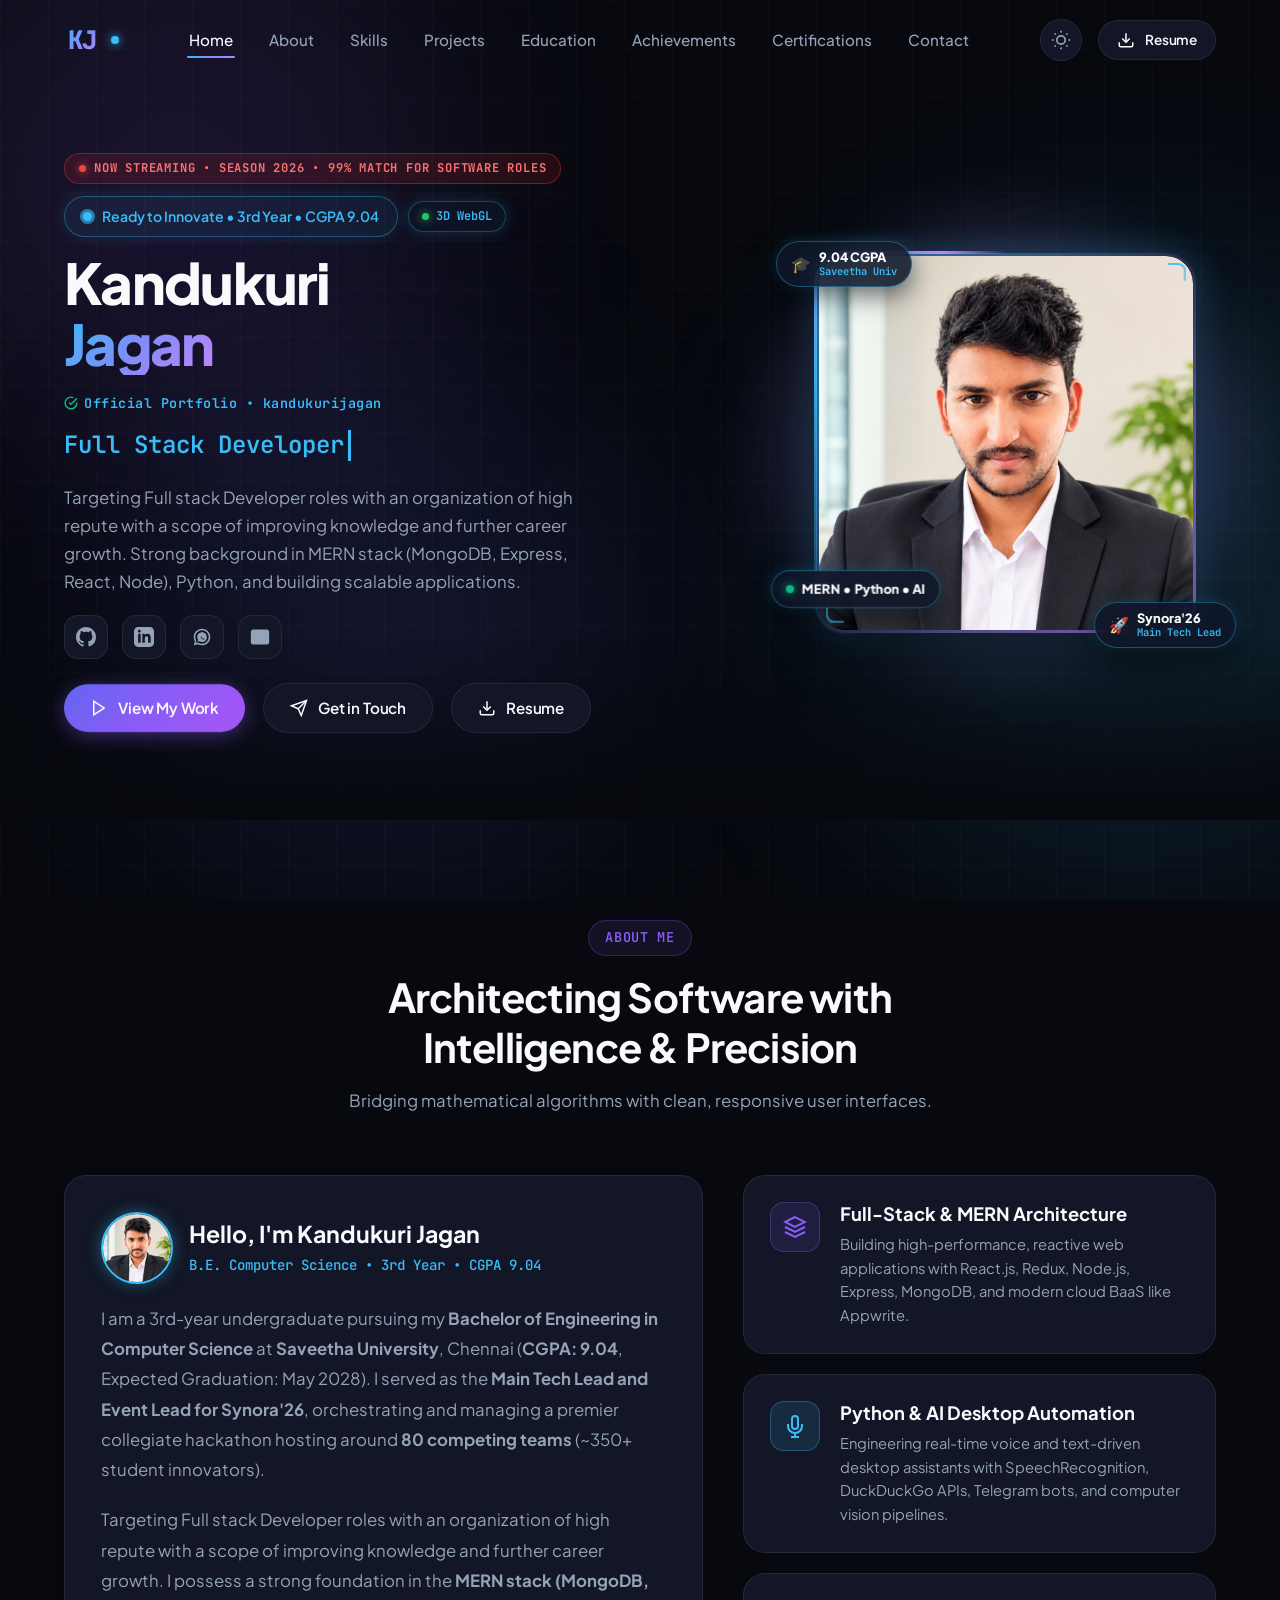
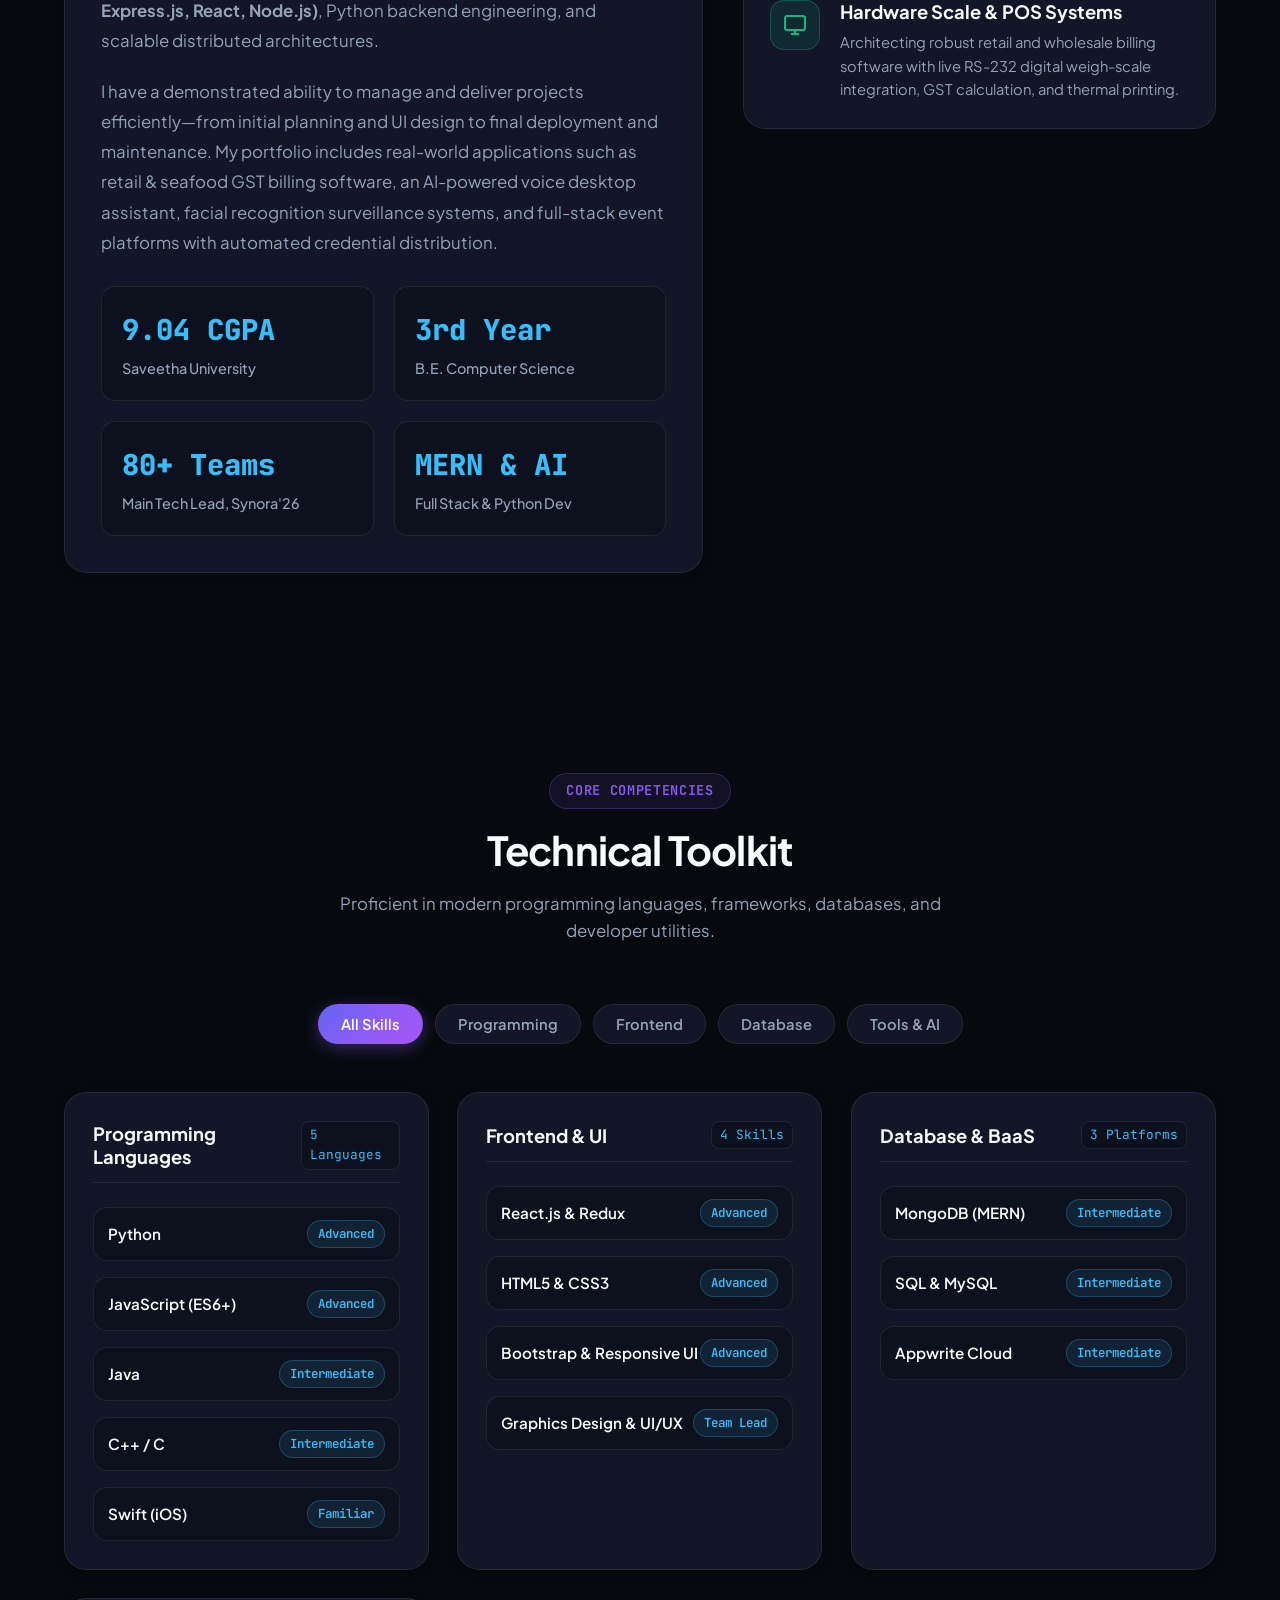
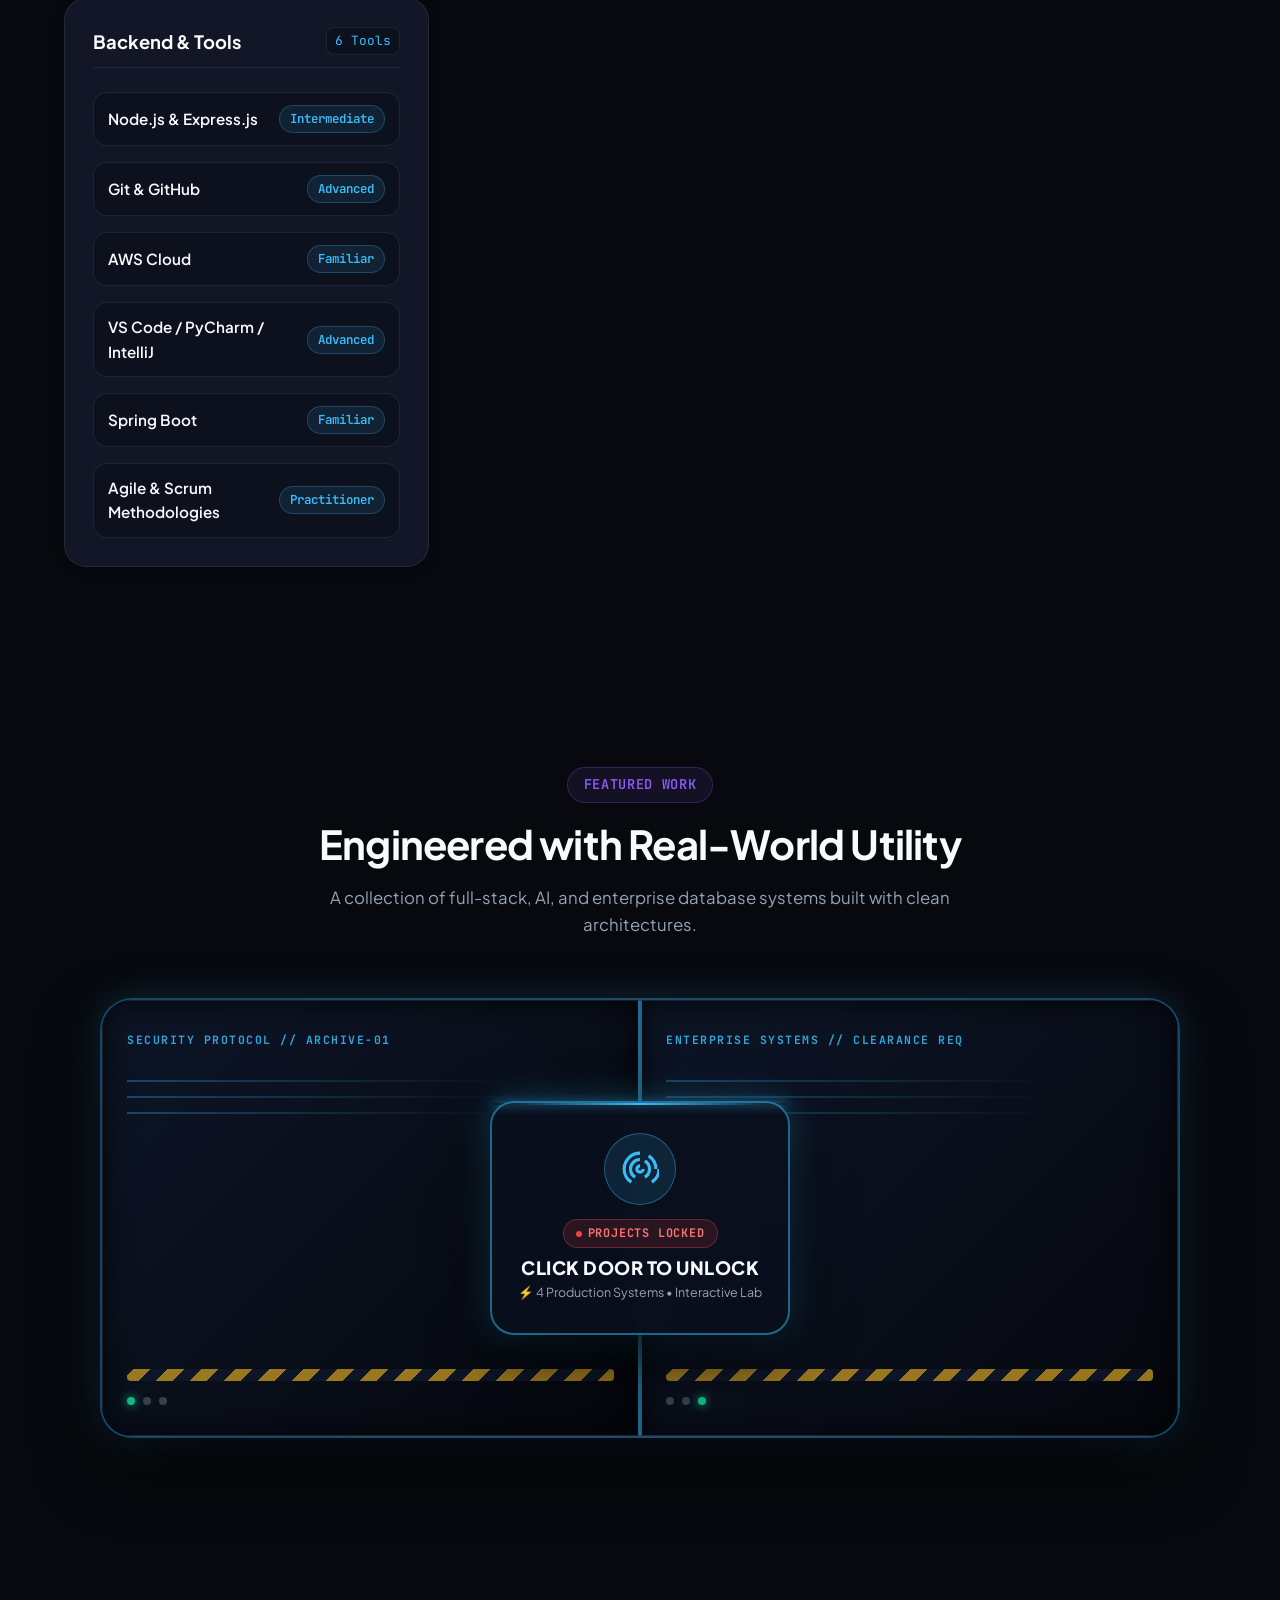
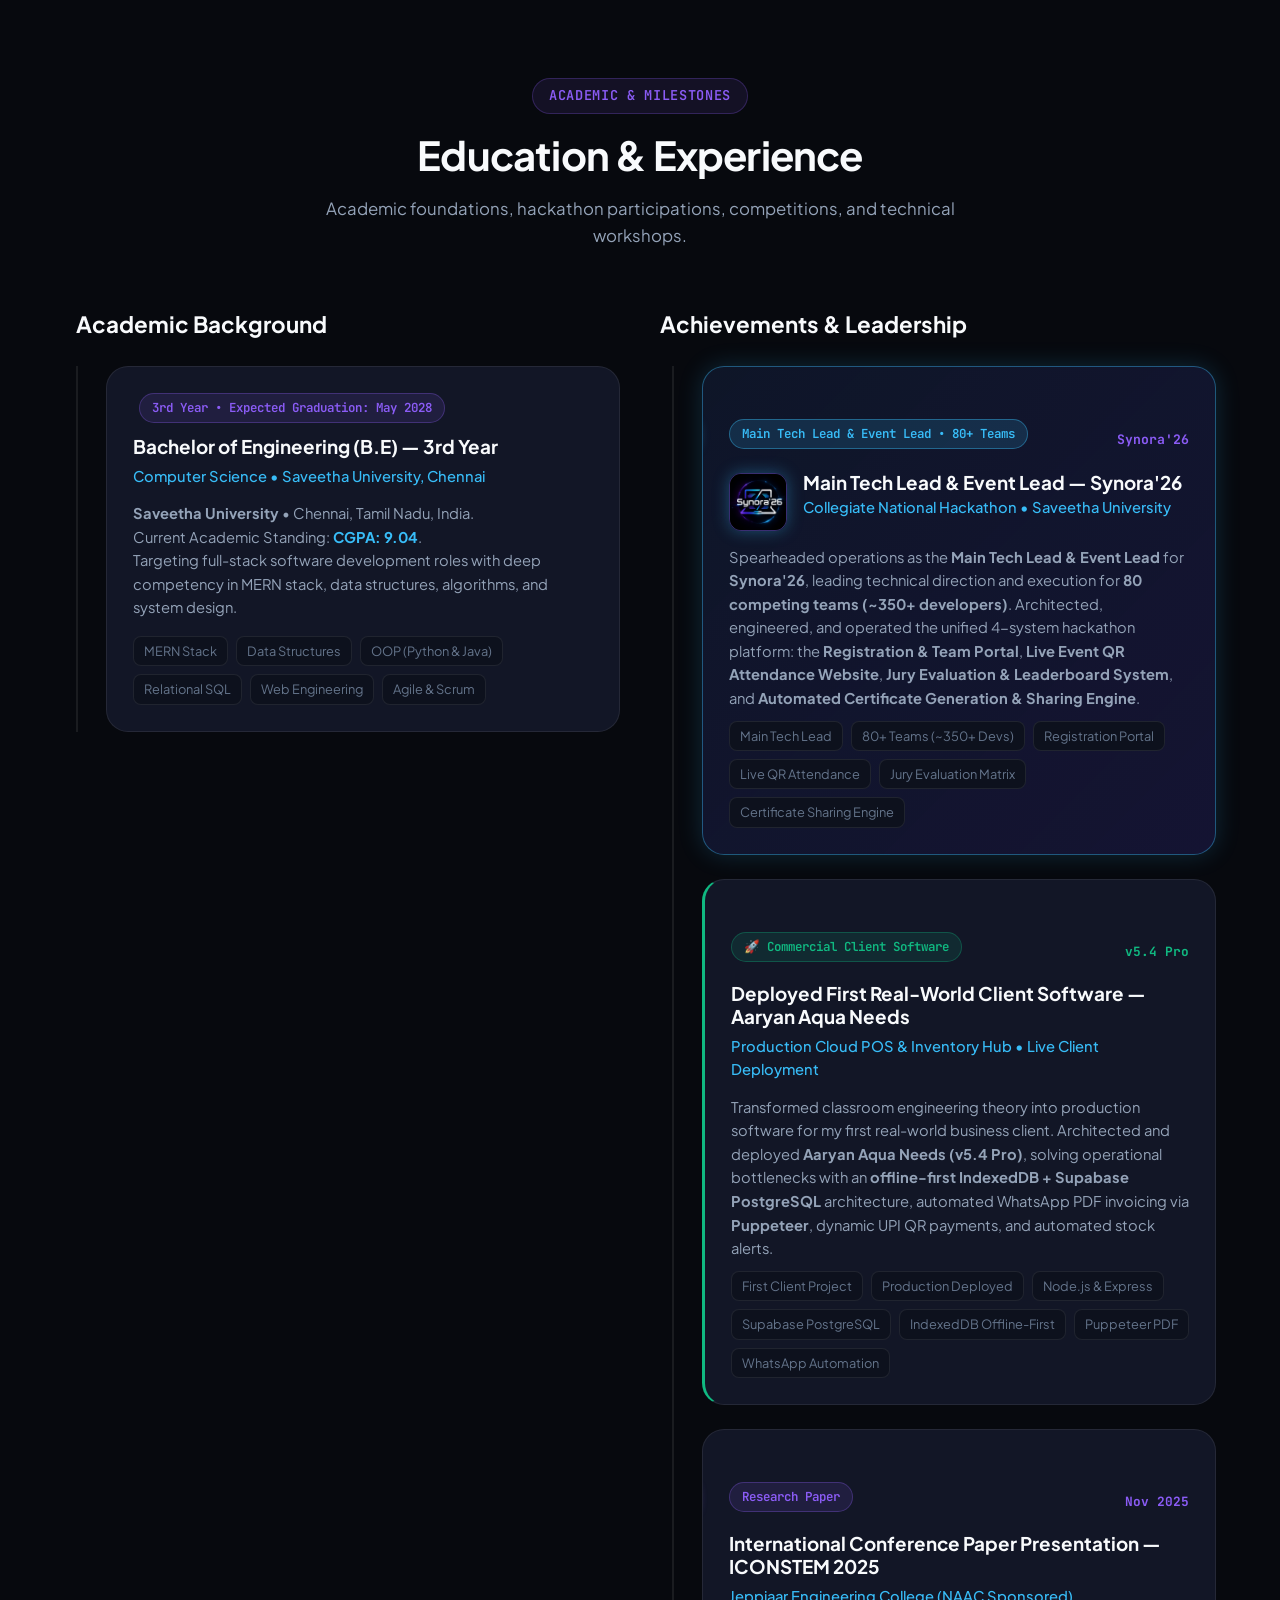
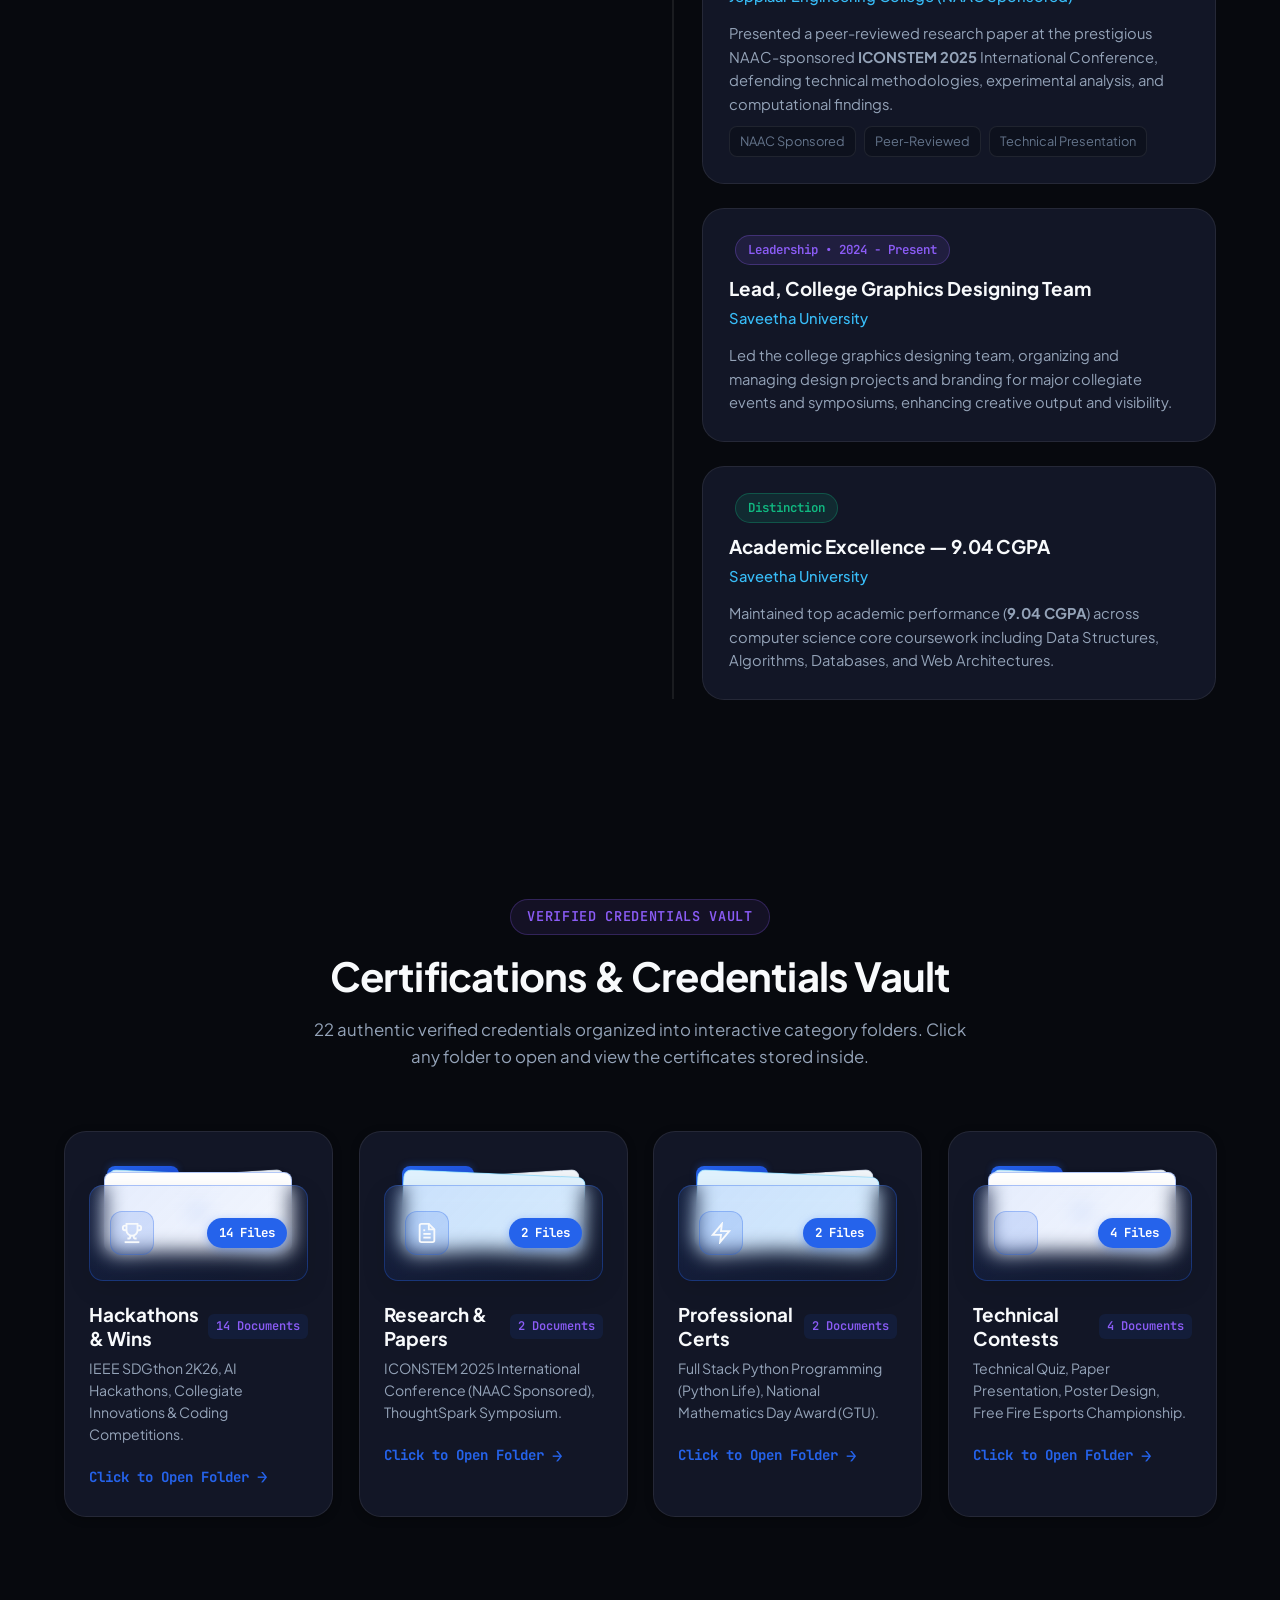
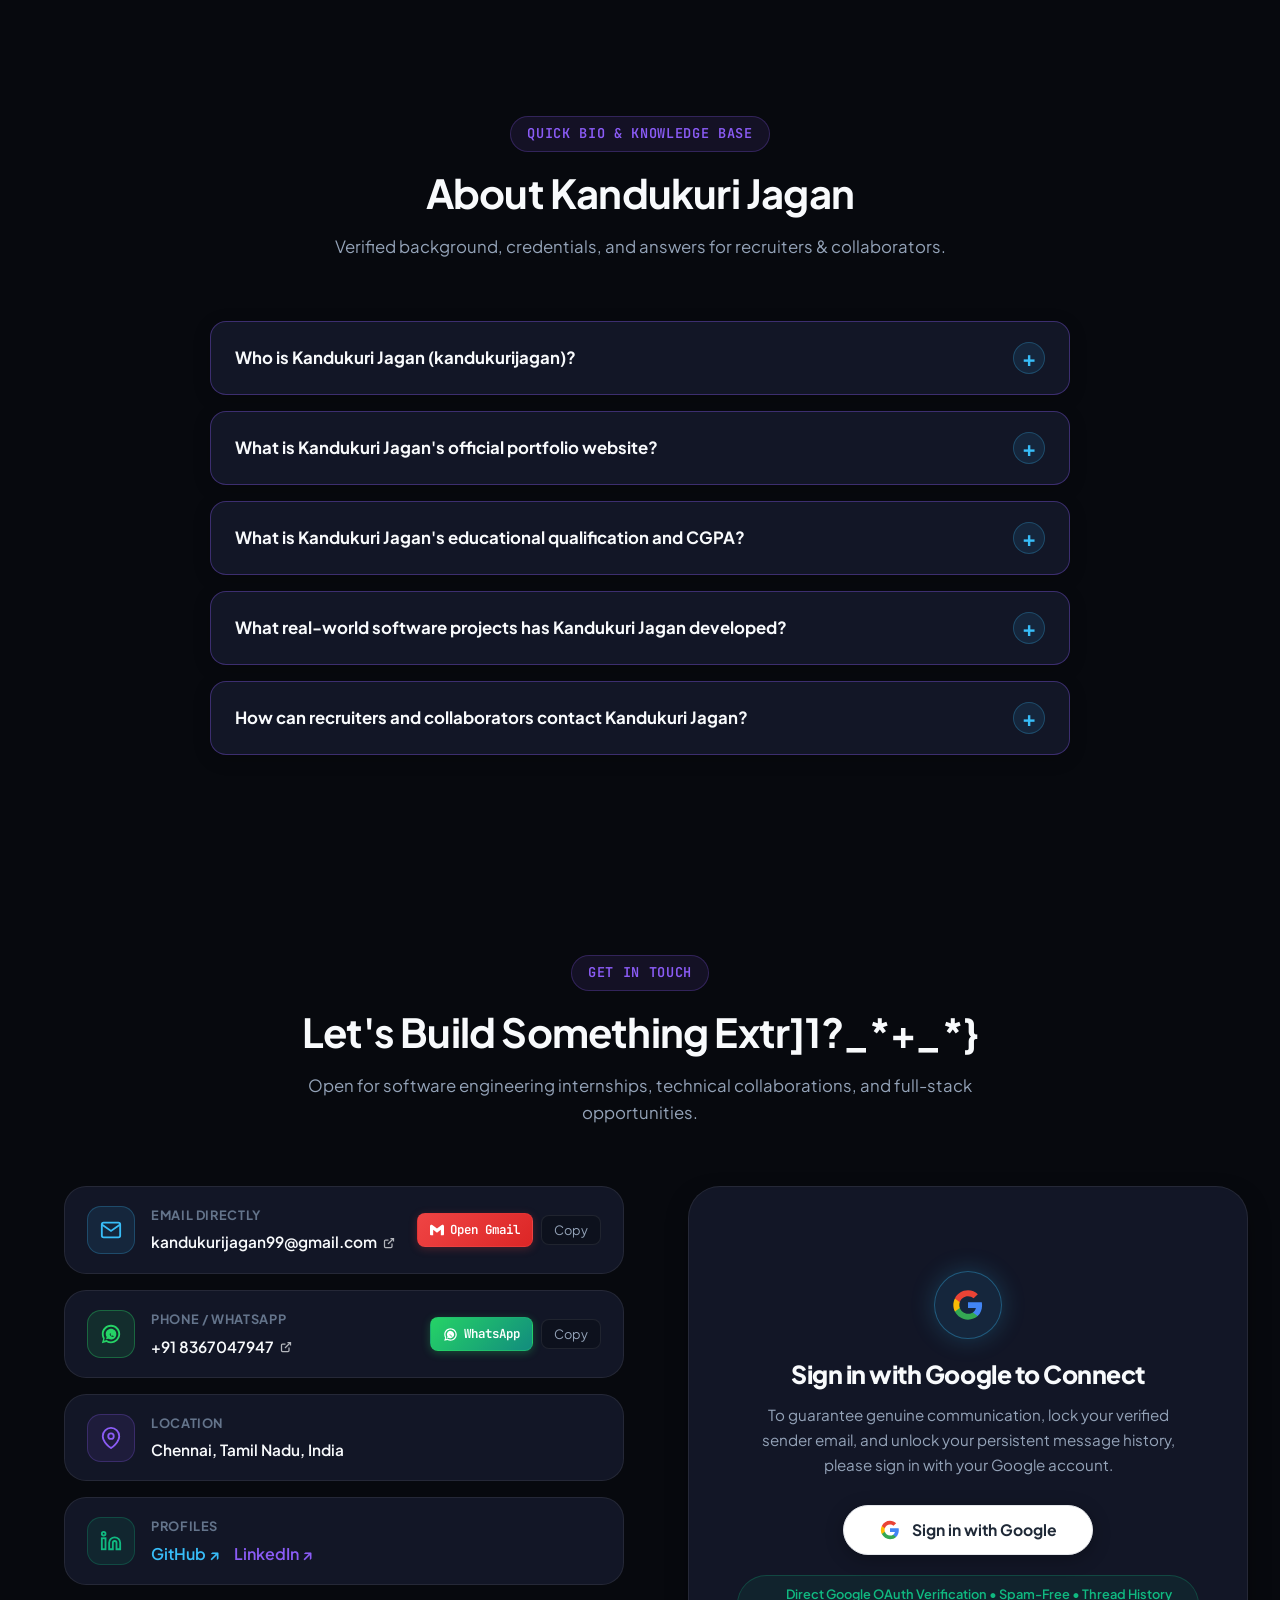
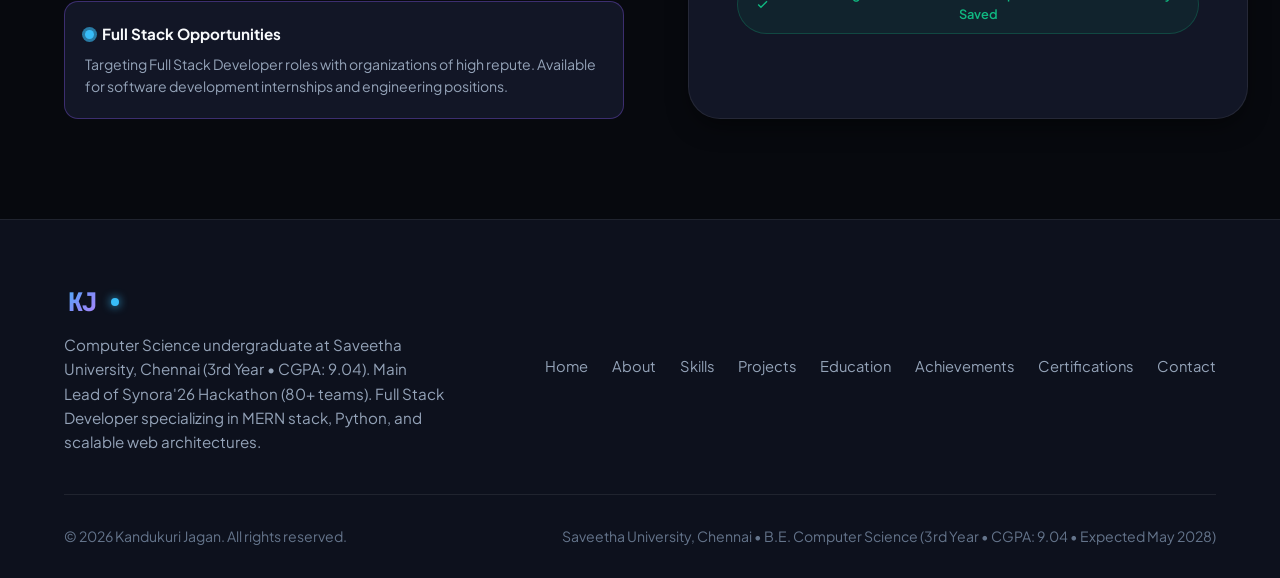
==== index.html @ fc9aa3cb "feat(faq): implement single-open exclusive accordion with full-card click and synchronized indicator" ====
<!DOCTYPE html>
<html lang="en" data-theme="dark">
<head>
  <meta charset="UTF-8">
  <meta name="viewport" content="width=device-width, initial-scale=1.0">
  <meta http-equiv="X-UA-Compatible" content="IE=edge">

  <!-- ==========================================================================
       PRIMARY SEARCH ENGINE OPTIMIZATION (SEO) & SOCIAL GRAPH DIRECTIVES
       Engineered for #1 Ranking: "Kandukuri Jagan", "Jagan Kandukuri", "Kandujuri Jagan", "Saveetha University"
       ========================================================================== -->
  <title>Kandukuri Jagan (kandukurijagan) | Official Portfolio | Saveetha University</title>
  <meta name="title" content="Kandukuri Jagan | Full Stack Developer | Saveetha University">
  <meta name="description" content="Official portfolio of Kandukuri Jagan (Jagan Kandukuri) - Full Stack Developer, 9.04 CGPA at Saveetha University, Synora'26 Main Lead, MERN & Python developer.">
  <meta name="keywords" content="kandukurijagan, kandukurijagan1, Kandukuri Jagan, Jagan Kandukuri, kandujuri jagan, kandujurijagan, Kandukuri, Jagan, Kandukuri Jagan Portfolio, Kandukuri Jagan Saveetha, Kandukuri Jagan Saveetha University, Kandukuri Jagan Developer, Kandukuri Jagan Full Stack, Kandukuri Jagan Synora 26, Kandukuri Jagan Chennai, kandukurijagan99@gmail.com, Saveetha University CSE, MERN Stack Developer Chennai, Python Developer Chennai, Synora 26 Main Lead, Full Stack Developer Portfolio India">
  <meta name="author" content="Kandukuri Jagan">
  <link rel="author" href="https://kandukuri-jagan-portfolio.netlify.app/">
  <link rel="canonical" href="https://kandukuri-jagan-portfolio.netlify.app/">

  <!-- Multilingual & Alternate Fallbacks -->
  <link rel="alternate" hreflang="en" href="https://kandukuri-jagan-portfolio.netlify.app/">
  <link rel="alternate" hreflang="x-default" href="https://kandukuri-jagan-portfolio.netlify.app/">

  <!-- Regional & Geo-Targeting Metadata (Local & Global SEO) -->
  <meta name="geo.region" content="IN-TN">
  <meta name="geo.placename" content="Chennai">
  <meta name="geo.position" content="13.0827;80.2707">
  <meta name="ICBM" content="13.0827, 80.2707">

  <!-- Google Search Console Ownership Verification -->
  <meta name="google-site-verification" content="google680dfb269acaf41d">

  <!-- Search Engine Crawlers & Indexing Directives -->
  <meta name="robots" content="index, follow, max-snippet:-1, max-image-preview:large, max-video-preview:-1">
  <meta name="googlebot" content="index, follow, max-snippet:-1, max-image-preview:large, max-video-preview:-1">
  <meta name="bingbot" content="index, follow, max-snippet:-1, max-image-preview:large, max-video-preview:-1">
  <meta name="rating" content="general">
  <meta name="revisit-after" content="3 days">
  <meta name="theme-color" content="#07090e">
  <meta name="application-name" content="Kandukuri Jagan Portfolio">

  <!-- Open Graph / Facebook / LinkedIn / WhatsApp Rich Snippets -->
  <meta property="og:type" content="profile">
  <meta property="profile:first_name" content="Jagan">
  <meta property="profile:last_name" content="Kandukuri">
  <meta property="profile:username" content="kandukurijagan1">
  <meta property="og:site_name" content="Kandukuri Jagan | Full Stack Developer Portfolio">
  <meta property="og:locale" content="en_US">
  <meta property="og:url" content="https://kandukuri-jagan-portfolio.netlify.app/">
  <meta property="og:title" content="Kandukuri Jagan | Full Stack Developer | Saveetha University">
  <meta property="og:description" content="Official portfolio of Kandukuri Jagan (Jagan Kandukuri) - Full Stack Developer, 9.04 CGPA at Saveetha University, Synora'26 Main Lead, MERN & Python developer.">
  <meta property="og:image" content="https://kandukuri-jagan-portfolio.netlify.app/assets/images/profile.jpg">
  <meta property="og:image:secure_url" content="https://kandukuri-jagan-portfolio.netlify.app/assets/images/profile.jpg">
  <meta property="og:image:type" content="image/jpeg">
  <meta property="og:image:width" content="1024">
  <meta property="og:image:height" content="1024">
  <meta property="og:image:alt" content="Kandukuri Jagan - Full Stack Developer &amp; Synora'26 Main Lead">

  <!-- Twitter / X Card -->
  <meta name="twitter:card" content="summary_large_image">
  <meta name="twitter:url" content="https://kandukuri-jagan-portfolio.netlify.app/">
  <meta name="twitter:title" content="Kandukuri Jagan | Full Stack Developer | Saveetha University">
  <meta name="twitter:description" content="Official portfolio of Kandukuri Jagan (Jagan Kandukuri) - Full Stack Developer, 9.04 CGPA at Saveetha University, Synora'26 Main Lead, MERN & Python developer.">
  <meta name="twitter:image" content="https://kandukuri-jagan-portfolio.netlify.app/assets/images/profile.jpg">
  <meta name="twitter:image:alt" content="Kandukuri Jagan - Full Stack Developer &amp; Synora'26 Main Lead">

  <!-- Web App Manifest & Favicons -->
  <link rel="manifest" href="site.webmanifest">
  <link rel="icon" type="image/svg+xml" href="assets/images/favicon.svg">
  <link rel="apple-touch-icon" href="assets/images/profile.jpg">

  <!-- Preconnect & Resource Hints -->
  <link rel="preconnect" href="https://fonts.googleapis.com">
  <link rel="preconnect" href="https://fonts.gstatic.com" crossorigin>
  <link rel="dns-prefetch" href="https://fonts.googleapis.com">
  <link rel="dns-prefetch" href="https://api.whatsapp.com">
  <link rel="dns-prefetch" href="https://mail.google.com">

  <!-- Google Identity Services (GIS) Sign-In SDK -->
  <script src="https://accounts.google.com/gsi/client" async defer></script>
  <!-- Stylesheets -->
  <link rel="stylesheet" href="css/style.css?v=7.9">
  <link rel="stylesheet" href="css/components.css?v=7.9">
  <link rel="stylesheet" href="css/animations.css?v=7.9">
  <link rel="stylesheet" href="css/lab.css?v=7.9">
  <link rel="stylesheet" href="css/photo-effects.css?v=7.9">
  <link rel="stylesheet" href="css/cinematic.css?v=7.9">

  <!-- Schema.org Comprehensive JSON-LD Graph for Google Search (ProfilePage + Person + WebSite + Breadcrumbs) -->
  <script type="application/ld+json">
  {
  "@context": "https://schema.org",
  "@graph": [
    {
      "@type": "ProfilePage",
      "@id": "https://kandukuri-jagan-portfolio.netlify.app/#profilepage",
      "url": "https://kandukuri-jagan-portfolio.netlify.app/",
      "name": "Kandukuri Jagan | Full Stack Developer Portfolio",
      "description": "Official personal portfolio and software engineering showcase of Kandukuri Jagan.",
      "isPartOf": {
        "@type": "WebSite",
        "@id": "https://kandukuri-jagan-portfolio.netlify.app/#website",
        "url": "https://kandukuri-jagan-portfolio.netlify.app/",
        "name": "Kandukuri Jagan Portfolio",
        "publisher": {
          "@id": "https://kandukuri-jagan-portfolio.netlify.app/#person"
        }
      },
      "mainEntity": {
        "@id": "https://kandukuri-jagan-portfolio.netlify.app/#person"
      },
      "breadcrumb": {
        "@type": "BreadcrumbList",
        "itemListElement": [
          {
            "@type": "ListItem",
            "position": 1,
            "name": "Home",
            "item": "https://kandukuri-jagan-portfolio.netlify.app/"
          },
          {
            "@type": "ListItem",
            "position": 2,
            "name": "About Kandukuri Jagan",
            "item": "https://kandukuri-jagan-portfolio.netlify.app/#about"
          },
          {
            "@type": "ListItem",
            "position": 3,
            "name": "Featured Projects & Lab",
            "item": "https://kandukuri-jagan-portfolio.netlify.app/#projects"
          },
          {
            "@type": "ListItem",
            "position": 4,
            "name": "Education & Experience",
            "item": "https://kandukuri-jagan-portfolio.netlify.app/#education"
          },
          {
            "@type": "ListItem",
            "position": 5,
            "name": "Achievements & Leadership",
            "item": "https://kandukuri-jagan-portfolio.netlify.app/#achievements"
          },
          {
            "@type": "ListItem",
            "position": 6,
            "name": "Certifications & Credentials",
            "item": "https://kandukuri-jagan-portfolio.netlify.app/#certifications"
          },
          {
            "@type": "ListItem",
            "position": 7,
            "name": "Contact Jagan",
            "item": "https://kandukuri-jagan-portfolio.netlify.app/#contact"
          }
        ]
      }
    },
    {
      "@type": "Person",
      "@id": "https://kandukuri-jagan-portfolio.netlify.app/#person",
      "name": "Kandukuri Jagan",
      "alternateName": [
        "kandukurijagan",
        "kandukurijagan1",
        "Jagan Kandukuri",
        "Jagan K",
        "Kandujuri Jagan",
        "kandujurijagan",
        "Kandukuri Jagan Saveetha",
        "Kandukuri Jagan Saveetha University"
      ],
      "givenName": "Jagan",
      "familyName": "Kandukuri",
      "gender": "https://schema.org/Male",
      "jobTitle": "Full Stack Software Engineer",
      "description": "3rd Year Computer Science student at Saveetha University, Chennai (CGPA 9.04). Main Lead of Synora'26 Hackathon (80+ teams). Specializing in MERN stack, Python backend systems, automated GST billing software, and computer vision forensic intelligence.",
      "url": "https://kandukuri-jagan-portfolio.netlify.app/",
      "image": "https://kandukuri-jagan-portfolio.netlify.app/assets/images/profile.jpg",
      "email": "mailto:kandukurijagan99@gmail.com",
      "telephone": "+918367047947",
      "address": {
        "@type": "PostalAddress",
        "addressLocality": "Chennai",
        "addressRegion": "Tamil Nadu",
        "addressCountry": "India"
      },
      "alumniOf": {
        "@type": "CollegeOrUniversity",
        "name": "Saveetha University",
        "sameAs": "https://www.saveetha.com"
      },
      "affiliation": {
        "@type": "CollegeOrUniversity",
        "name": "Saveetha Institute of Medical and Technical Sciences (SIMATS)",
        "location": "Chennai, Tamil Nadu, India"
      },
      "hasCredential": {
        "@type": "EducationalOccupationalCredential",
        "credentialCategory": "degree",
        "name": "Bachelor of Engineering in Computer Science (B.E. CSE)",
        "educationalLevel": "Undergraduate (3rd Year, CGPA: 9.04 / 10, Expected May 2028)"
      },
      "hasOccupation": {
        "@type": "Occupation",
        "name": "Full Stack Software Engineer",
        "skills": [
          "React.js",
          "Node.js",
          "Express.js",
          "MongoDB",
          "Python",
          "Computer Vision & OpenCV",
          "Supabase & PostgreSQL",
          "IndexedDB Offline Architecture",
          "REST APIs",
          "Three.js WebGL"
        ]
      },
      "sameAs": [
        "https://github.com/kandukurijagan1",
        "https://github.com/kandukurijagan1/portfolio",
        "https://www.linkedin.com/in/jagan-kandukuri-053a0331b/",
        "https://api.whatsapp.com/send?phone=918367047947",
        "https://kandukuri-jagan-portfolio.netlify.app/"
      ],
      "knowsAbout": [
        "Full Stack Web Development",
        "MERN Stack (MongoDB, Express.js, React.js, Node.js)",
        "Python Backend Engineering",
        "Cloud GST Billing & Financial Accounting Systems",
        "Biometric Cold Case Facial Recognition & SIH Surveillance",
        "Computer Vision & OpenCV",
        "Offline-First Architecture (IndexedDB + Supabase PostgreSQL)",
        "Automated WhatsApp & PDF Invoicing (Puppeteer & Node.js)",
        "Hackathon Leadership & Dynamic QR Event Systems"
      ]
    },
    {
      "@type": "ItemList",
      "@id": "https://kandukuri-jagan-portfolio.netlify.app/#featured-works",
      "name": "Featured Software Engineering Projects",
      "itemListElement": [
        {
          "@type": "SoftwareApplication",
          "position": 1,
          "name": "Aaryan Aqua Needs - Cloud GST Billing & Inventory Hub",
          "applicationCategory": "BusinessApplication",
          "operatingSystem": "Web, Windows POS",
          "description": "Enterprise cloud billing solution featuring CGST/SGST/IGST tax math, RS-232 weigh scale integration, automated WhatsApp PDF invoices, and offline-first IndexedDB + Supabase PostgreSQL sync.",
          "author": {
            "@id": "https://kandukuri-jagan-portfolio.netlify.app/#person"
          }
        },
        {
          "@type": "SoftwareApplication",
          "position": 2,
          "name": "Synora'26 - Complete Hackathon Management Suite",
          "applicationCategory": "EventApplication",
          "operatingSystem": "Web",
          "description": "Unified platform managing 80+ inter-college teams and 400+ participants with dynamic cryptographic QR passes, real-time submission tracking, and hall access control.",
          "author": {
            "@id": "https://kandukuri-jagan-portfolio.netlify.app/#person"
          }
        },
        {
          "@type": "SoftwareApplication",
          "position": 3,
          "name": "Facial-Based Crime Monitoring & Alert System (SIH)",
          "applicationCategory": "SecurityApplication",
          "operatingSystem": "Linux, Windows",
          "description": "Advanced border surveillance platform with 50+ year age-invariant facial recognition, ArcFace 512D embeddings, and automated WhatsApp/Telegram suspect alerts.",
          "author": {
            "@id": "https://kandukuri-jagan-portfolio.netlify.app/#person"
          }
        },
        {
          "@type": "SoftwareApplication",
          "position": 4,
          "name": "AI-Powered Real-Time Desktop Assistant",
          "applicationCategory": "UtilityApplication",
          "operatingSystem": "Windows, macOS",
          "description": "High-efficiency desktop automation system powered by Python, speech recognition, and system control algorithms.",
          "author": {
            "@id": "https://kandukuri-jagan-portfolio.netlify.app/#person"
          }
        }
      ]
    },
    {
      "@type": "FAQPage",
      "mainEntity": [
        {
          "@type": "Question",
          "name": "Who is Kandukuri Jagan?",
          "acceptedAnswer": {
            "@type": "Answer",
            "text": "Kandukuri Jagan (kandukurijagan) is a Full Stack Developer and 3rd Year Computer Science student at Saveetha University, Chennai (CGPA 9.04). He is the Main Lead of Synora'26 Hackathon (80+ teams) and specializes in MERN stack, Python, and applied AI systems."
          }
        },
        {
          "@type": "Question",
          "name": "What is Kandukuri Jagan's official portfolio website?",
          "acceptedAnswer": {
            "@type": "Answer",
            "text": "The official portfolio website of Kandukuri Jagan is https://kandukuri-jagan-portfolio.netlify.app/, featuring his deployed client projects, interactive engineering lab, and full resume."
          }
        },
        {
          "@type": "Question",
          "name": "What is Kandukuri Jagan's educational qualification and CGPA?",
          "acceptedAnswer": {
            "@type": "Answer",
            "text": "Kandukuri Jagan is pursuing a Bachelor of Engineering in Computer Science (B.E. CSE) at Saveetha University (SIMATS), Chennai, maintaining a 9.04 CGPA."
          }
        },
        {
          "@type": "Question",
          "name": "What are the major projects developed by Kandukuri Jagan?",
          "acceptedAnswer": {
            "@type": "Answer",
            "text": "Major projects include: 1) Aaryan Aqua Needs - Cloud GST Billing & Inventory Management Hub, 2) Synora'26 - Complete Hackathon Management Suite & Dynamic QR Engine, 3) Facial-Based Crime Monitoring & Alert System (SIH), and 4) AI-Powered Real-Time Desktop Assistant."
          }
        },
        {
          "@type": "Question",
          "name": "How to contact Kandukuri Jagan?",
          "acceptedAnswer": {
            "@type": "Answer",
            "text": "Contact Kandukuri Jagan directly via email at kandukurijagan99@gmail.com, phone/WhatsApp at +91 8367047947, or LinkedIn at https://www.linkedin.com/in/jagan-kandukuri-053a0331b/."
          }
        }
      ]
    }
  ]
}
  </script>
</head>
<body>
  <!-- Netflix-Style Cinematic Page Loader Overlay -->
  <div class="page-loader" id="page-loader" aria-hidden="true">
    <div class="loader-content">
      <span class="loader-monogram">KJ</span>
      <div class="loader-bar"><div class="loader-bar-fill"></div></div>
    </div>
  </div>
  <!-- Top Viewport Scroll Progress Bar -->
  <div id="scroll-progress-bar" class="scroll-progress-bar" aria-hidden="true"></div>
  <!-- Accessibility Skip Link -->
  <a href="#main-content" class="skip-link">Skip to main content</a>

  <!-- Ambient Glowing Background Orbs -->
  <div class="ambient-bg" aria-hidden="true">
    <div class="ambient-orb ambient-orb-1"></div>
    <div class="ambient-orb ambient-orb-2"></div>
    <div class="ambient-orb ambient-orb-3"></div>
  </div>
  <div class="grid-overlay" aria-hidden="true"></div>

  <!-- ==========================================================================
       1. NAVIGATION BAR & HEADER
       ========================================================================== -->
  <header class="site-header" role="banner">
    <div class="container nav-container">
      <!-- Monogram Brand Logo -->
      <a href="#home" class="brand-logo" aria-label="Kandukuri Jagan Portfolio Home">
        <span class="brand-monogram">KJ</span>
        <span class="brand-dot"></span>
      </a>

      <!-- Desktop Navigation Links -->
      <nav class="nav-menu" role="navigation" aria-label="Main Navigation">
        <a href="#home" class="nav-link active">Home</a>
        <a href="#about" class="nav-link">About</a>
        <a href="#skills" class="nav-link">Skills</a>
        <a href="#projects" class="nav-link">Projects</a>
        <a href="#education" class="nav-link">Education</a>
        <a href="#achievements" class="nav-link">Achievements</a>
        <a href="#certifications" class="nav-link">Certifications</a>
        <a href="#contact" class="nav-link">Contact</a>
      </nav>

      <!-- Header Right Controls -->
      <div class="header-actions">
                <!-- Theme Switcher Button -->
        <button type="button" class="theme-toggle-btn" aria-label="Toggle dark/light theme" title="Toggle theme">
          <!-- Sun Icon (Dark Mode Active) -->
          <svg class="theme-icon-sun" viewBox="0 0 24 24">
            <circle cx="12" cy="12" r="5"></circle>
            <line x1="12" y1="1" x2="12" y2="3"></line>
            <line x1="12" y1="21" x2="12" y2="23"></line>
            <line x1="4.22" y1="4.22" x2="5.64" y2="5.64"></line>
            <line x1="18.36" y1="18.36" x2="19.78" y2="19.78"></line>
            <line x1="1" y1="12" x2="3" y2="12"></line>
            <line x1="21" y1="12" x2="23" y2="12"></line>
            <line x1="4.22" y1="19.78" x2="5.64" y2="18.36"></line>
            <line x1="18.36" y1="5.64" x2="19.78" y2="4.22"></line>
          </svg>
          <!-- Moon Icon (Light Mode Active) -->
          <svg class="theme-icon-moon" viewBox="0 0 24 24">
            <path d="M21 12.79A9 9 0 1 1 11.21 3 7 7 0 0 0 21 12.79z"></path>
          </svg>
        </button>

        <!-- Quick Nav Resume Link -->
        <a href="assets/resume.pdf" download="Kandukuri_Jagan_Resume.pdf" class="btn btn-secondary btn-sm" aria-label="Download Resume PDF">
          <svg class="btn-icon" viewBox="0 0 24 24" fill="none" stroke="currentColor" stroke-width="2">
            <path d="M21 15v4a2 2 0 0 1-2 2H5a2 2 0 0 1-2-2v-4"></path>
            <polyline points="7 10 12 15 17 10"></polyline>
            <line x1="12" y1="15" x2="12" y2="3"></line>
          </svg>
          <span>Resume</span>
        </a>

        <!-- Mobile Drawer Toggle Button -->
        <button type="button" class="mobile-nav-toggle" aria-label="Open mobile navigation menu" aria-expanded="false">
          <span class="hamburger-line line-1"></span>
          <span class="hamburger-line line-2"></span>
          <span class="hamburger-line line-3"></span>
        </button>
      </div>
    </div>
  </header>

  <!-- Mobile Navigation Drawer -->
  <div class="mobile-nav-drawer" role="dialog" aria-modal="true" aria-label="Mobile Navigation">
    <a href="#home" class="mobile-nav-link active">Home <span>&rarr;</span></a>
    <a href="#about" class="mobile-nav-link">About <span>&rarr;</span></a>
    <a href="#skills" class="mobile-nav-link">Skills <span>&rarr;</span></a>
    <a href="#projects" class="mobile-nav-link">Projects <span>&rarr;</span></a>
    <a href="#education" class="mobile-nav-link">Education <span>&rarr;</span></a>
    <a href="#achievements" class="mobile-nav-link">Achievements <span>&rarr;</span></a>
    <a href="#certifications" class="mobile-nav-link">Certifications <span>&rarr;</span></a>
    <a href="#contact" class="mobile-nav-link">Contact <span>&rarr;</span></a>
    <div style="margin-top: 16px;">
      <a href="assets/resume.pdf" download="Kandukuri_Jagan_Resume.pdf" class="btn btn-primary" style="width: 100%;">
        <svg class="btn-icon" viewBox="0 0 24 24" fill="none" stroke="currentColor" stroke-width="2">
          <path d="M21 15v4a2 2 0 0 1-2 2H5a2 2 0 0 1-2-2v-4"></path>
          <polyline points="7 10 12 15 17 10"></polyline>
          <line x1="12" y1="15" x2="12" y2="3"></line>
        </svg>
        Download Resume PDF
      </a>
    </div>
  </div>

  <main id="main-content">
    <!-- ==========================================================================
         2. HERO SECTION
         Matches the exact layout & aesthetics of the inspiration UI image
         ========================================================================== -->
    <section id="home" class="hero-section" aria-label="Hero Section">
      <!-- Interactive 3D WebGL Neural Background Canvas -->
      <div id="hero-3d-container" aria-hidden="true"></div>
      <div class="container">
        <div class="hero-grid">
          <!-- Hero Left: Content -->
          <div class="hero-content reveal-left">
            <!-- Netflix-Style Premiere Indicator -->
            <div class="streaming-pill">
              <span class="streaming-dot"></span>
              <span>Now Streaming &bull; Season 2026 &bull; 99% Match for Software Roles</span>
            </div>

            <!-- Status Badge Pill & 3D HUD Indicator -->
            <div style="display: flex; align-items: center; gap: 10px; margin-bottom: 16px; flex-wrap: wrap;">
              <div class="status-pill" style="margin-bottom: 0;">
                <span class="status-dot"></span>
                <span>Ready to Innovate &bull; 3rd Year &bull; CGPA 9.04</span>
              </div>
              <div class="hud-3d-badge" id="hud-3d-badge" title="Hover to spin 3D WebGL Core">
                <span class="hud-3d-dot"></span>
                <span class="hud-3d-text">3D WebGL</span>
              </div>
            </div>

            <!-- Prominent Name -->
            <h1 class="hero-name">Kandukuri<br><span class="text-gradient">Jagan</span></h1>
            <div style="display:inline-flex; align-items:center; gap:6px; font-size:0.84rem; color:var(--accent-cyan); font-family:var(--font-mono); font-weight:600; margin-top:6px; margin-bottom:12px; letter-spacing:0.5px;">
              <svg width="14" height="14" viewBox="0 0 24 24" fill="none" stroke="currentColor" stroke-width="2.5" style="color: #10b981;"><path d="M22 11.08V12a10 10 0 1 1-5.93-9.14"></path><polyline points="22 4 12 14.01 9 11.01"></polyline></svg>
              <span>Official Portfolio &bull; kandukurijagan</span>
            </div>

            <!-- Dynamic Animated Typing Subtitle -->
            <div class="hero-role-wrapper">
              <span id="typing-role" class="typing-text">Full Stack Developer</span>
              <span class="typing-cursor" aria-hidden="true"></span>
            </div>

            <!-- Short Introduction -->
            <p class="hero-bio">
              Targeting Full stack Developer roles with an organization of high repute with a scope of improving knowledge and further career growth. Strong background in MERN stack (MongoDB, Express, React, Node), Python, and building scalable applications.
            </p>

            <!-- Social Media Icons Row -->
            <div class="hero-socials">
              <!-- GitHub -->
              <a href="https://github.com/kandukurijagan1?tab=repositories" target="_blank" rel="noopener noreferrer" class="social-icon-btn" aria-label="GitHub Profile" title="GitHub">
                <svg viewBox="0 0 24 24">
                  <path d="M12 0C5.37 0 0 5.37 0 12c0 5.31 3.435 9.795 8.205 11.385.6.105.825-.255.825-.57 0-.285-.015-1.23-.015-2.235-3.015.555-3.795-.735-4.035-1.41-.135-.345-.72-1.41-1.23-1.695-.42-.225-1.02-.78-.015-.795.945-.015 1.62.87 1.845 1.23 1.08 1.815 2.805 1.305 3.495.99.105-.78.42-1.305.765-1.605-2.67-.3-5.46-1.335-5.46-5.925 0-1.305.465-2.385 1.23-3.225-.12-.3-.54-1.53.12-3.18 0 0 1.005-.315 3.3 1.23.96-.27 1.98-.405 3-.405s2.04.135 3 .405c2.295-1.56 3.3-1.23 3.3-1.23.66 1.65.24 2.88.12 3.18.765.84 1.23 1.905 1.23 3.225 0 4.605-2.805 5.625-5.475 5.925.435.375.81 1.095.81 2.22 0 1.605-.015 2.895-.015 3.3 0 .315.225.69.825.57A12.02 12.02 0 0024 12c0-6.63-5.37-12-12-12z"/>
                </svg>
              </a>
              <!-- LinkedIn -->
              <a href="https://www.linkedin.com/in/jagan-kandukuri-053a0331b/" target="_blank" rel="noopener noreferrer" class="social-icon-btn" aria-label="LinkedIn Profile" title="LinkedIn">
                <svg viewBox="0 0 24 24">
                  <path d="M19 0h-14c-2.761 0-5 2.239-5 5v14c0 2.761 2.239 5 5 5h14c2.762 0 5-2.239 5-5v-14c0-2.761-2.238-5-5-5zm-11 19h-3v-11h3v11zm-1.5-12.268c-.966 0-1.75-.79-1.75-1.764s.784-1.764 1.75-1.764 1.75.79 1.75 1.764-.783 1.764-1.75 1.764zm13.5 12.268h-3v-5.604c0-3.368-4-3.113-4 0v5.604h-3v-11h3v1.765c1.396-2.586 7-2.777 7 2.476v6.759z"/>
                </svg>
              </a>
              <!-- WhatsApp / Phone: Direct WhatsApp Chat in New Tab -->
              <a href="https://api.whatsapp.com/send?phone=918367047947&text=Hi%20Jagan%2C%20I%20saw%20your%20portfolio%20and%20would%20like%20to%20connect!" target="_blank" rel="noopener noreferrer" class="social-icon-btn social-icon-whatsapp" aria-label="Chat on WhatsApp" title="Chat on WhatsApp (+91 8367047947)">
                <svg viewBox="0 0 24 24" fill="currentColor">
                  <path d="M12.031 6.172c-3.181 0-5.767 2.586-5.768 5.766-.001 1.298.38 2.27 1.019 3.287l-.711 2.598 2.669-.699c.969.529 1.771.814 2.791.814 3.18 0 5.766-2.587 5.767-5.767.001-3.18-2.585-5.767-5.767-5.767zm3.385 8.169c-.141.396-.723.76-1.02.802-.27.039-.623.064-1.782-.416-.992-.41-1.637-1.423-1.687-1.489-.049-.066-.396-.528-.396-1.008s.251-.716.34-.814c.088-.099.193-.124.257-.124.065 0 .13.001.186.003.06.002.139-.022.217.165.08.193.272.663.296.712.024.049.04.107.008.173-.032.066-.048.107-.097.165-.049.057-.103.128-.147.172-.049.049-.1.103-.043.202.057.099.254.419.546.678.375.334.69.438.789.487.099.049.157.041.215-.025.058-.066.248-.289.314-.388.066-.099.132-.082.223-.049.091.033.578.272.677.322.099.049.165.074.19.115.025.041.025.239-.116.635z"/>
                  <path d="M12 2C6.477 2 2 6.477 2 12c0 1.891.526 3.661 1.442 5.176L2 22l4.981-1.306A9.957 9.957 0 0 0 12 22c5.523 0 10-4.477 10-10S17.523 2 12 2zm0 18.062c-1.602 0-3.1-.476-4.364-1.295l-.313-.203-2.955.775.789-2.88-.223-.355A7.994 7.994 0 0 1 4 12c0-4.411 3.589-8 8-8s8 3.589 8 8-3.589 8.062-8 8.062z"/>
                </svg>
              </a>
              <!-- Direct Email: Opens Gmail Web in New Tab with To Address Prefilled -->
              <a href="https://mail.google.com/mail/?view=cm&fs=1&to=kandukurijagan99@gmail.com" target="_blank" rel="noopener noreferrer" class="social-icon-btn" aria-label="Compose Email in Gmail" title="Send Email via Gmail (kandukurijagan99@gmail.com)">
                <svg viewBox="0 0 24 24" fill="none" stroke="currentColor" stroke-width="2">
                  <path d="M4 4h16c1.1 0 2 .9 2 2v12c0 1.1-.9 2-2 2H4c-1.1 0-2-.9-2-2V6c0-1.1.9-2 2-2z"></path>
                  <polyline points="22,6 12,13 2,6"></polyline>
                </svg>
              </a>
            </div>

            <!-- CTA Action Buttons -->
            <div class="hero-cta-group">
              <a href="#projects" class="btn btn-primary">
                <svg class="btn-icon" viewBox="0 0 24 24" fill="none" stroke="currentColor" stroke-width="2">
                  <polygon points="5 3 19 12 5 21 5 3"></polygon>
                </svg>
                <span>View My Work</span>
              </a>
              <a href="#contact" class="btn btn-secondary">
                <svg class="btn-icon" viewBox="0 0 24 24" fill="none" stroke="currentColor" stroke-width="2">
                  <line x1="22" y1="2" x2="11" y2="13"></line>
                  <polygon points="22 2 15 22 11 13 2 9 22 2"></polygon>
                </svg>
                <span>Get in Touch</span>
              </a>
              <a href="assets/resume.pdf" download="Kandukuri_Jagan_Resume.pdf" class="btn btn-secondary" title="Download Official Resume PDF">
                <svg class="btn-icon" viewBox="0 0 24 24" fill="none" stroke="currentColor" stroke-width="2">
                  <path d="M21 15v4a2 2 0 0 1-2 2H5a2 2 0 0 1-2-2v-4"></path>
                  <polyline points="7 10 12 15 17 10"></polyline>
                  <line x1="12" y1="15" x2="12" y2="3"></line>
                </svg>
                <span>Resume</span>
              </a>
            </div>
          </div>

          <!-- Hero Right: Futuristic Holographic HUD Portrait with Dynamic 3D Tilt & Laser Perimeter -->
          <div class="hero-photo-wrapper reveal-right">
            <!-- Pulsing Ambient Dual-Layer Halo Glow -->
            <div class="hero-photo-halo" aria-hidden="true"></div>

            <!-- Main Interactive 3D Perspective Photo Card -->
            <div class="hero-photo-card" id="hero-photo-card">
              <!-- Orbiting Laser Perimeter Beam -->
              <div class="hero-photo-laser-border" aria-hidden="true"></div>

              <!-- Cyberpunk Corner HUD Targeting Brackets -->
              <div class="cyber-bracket cyber-bracket-tl" aria-hidden="true"></div>
              <div class="cyber-bracket cyber-bracket-tr" aria-hidden="true"></div>
              <div class="cyber-bracket cyber-bracket-bl" aria-hidden="true"></div>
              <div class="cyber-bracket cyber-bracket-br" aria-hidden="true"></div>

              <!-- Biometric Scanline Sweep -->
              <div class="cyber-scanline" aria-hidden="true"></div>

              <!-- Dynamic 3D Specular Light Glare -->
              <div class="photo-specular-glare" id="photo-specular-glare" aria-hidden="true"></div>

              <!-- Protected Profile Image Container (Safe Framing - No Head Cropping) -->
              <div class="hero-photo-inner" id="hero-photo-trigger" title="Click to enlarge full photo">
                <img src="assets/images/profile.jpg" alt="Kandukuri Jagan - Full Stack Developer &amp; Synora'26 Main Lead" class="hero-profile-img" width="400" height="400">
              </div>
            </div>

            <!-- Floating 3D Holographic Parallax Badges -->
            <div class="floating-photo-badge badge-pos-tl" data-float-depth="25">
              <span class="badge-icon">🎓</span>
              <div class="badge-text-group">
                <span class="badge-primary-text">9.04 CGPA</span>
                <span class="badge-secondary-text">Saveetha Univ</span>
              </div>
            </div>

            <div class="floating-photo-badge badge-pos-br" data-float-depth="30">
              <span class="badge-icon">🚀</span>
              <div class="badge-text-group">
                <span class="badge-primary-text">Synora'26</span>
                <span class="badge-secondary-text">Main Tech Lead</span>
              </div>
            </div>

            <div class="floating-photo-badge badge-pos-bl" data-float-depth="20">
              <span class="badge-pulse-dot"></span>
              <span class="badge-primary-text">MERN &bull; Python &bull; AI</span>
            </div>
          </div>
        </div>


      </div>
    </section>

    <!-- ==========================================================================
         3. ABOUT ME SECTION
         ========================================================================== -->
    <section id="about" class="section" aria-label="About Me">
      <div class="container">
        <div class="section-header reveal">
          <div class="section-tag">About Me</div>
          <h2 class="section-title">Architecting Software with <span class="text-gradient">Intelligence &amp; Precision</span></h2>
          <p class="section-subtitle">Bridging mathematical algorithms with clean, responsive user interfaces.</p>
        </div>

        <div class="about-grid">
          <!-- Left: Narrative & Highlights -->
          <div class="about-card reveal-left">
            <div style="display: flex; align-items: center; gap: 16px; margin-bottom: 20px;">
              <img src="assets/images/profile.jpg" alt="Kandukuri Jagan Portrait" id="about-photo-trigger" class="about-avatar-img" title="Keep cursor on photo to enlarge &bull; Click to view full size" style="width: 72px; height: 72px; border-radius: 50%; object-fit: cover; border: 2.5px solid var(--accent-cyan); box-shadow: 0 0 16px rgba(56, 189, 248, 0.4); flex-shrink: 0; cursor: pointer;">
              <div>
                <h3 style="font-size: 1.45rem; margin-bottom: 3px; color: var(--text-primary);">Hello, I'm Kandukuri Jagan</h3>
                <span style="font-size: 0.88rem; color: var(--accent-cyan); font-family: var(--font-mono); font-weight: 500;">B.E. Computer Science &bull; 3rd Year &bull; CGPA 9.04</span>
              </div>
            </div>
            <p class="about-text">
              I am a 3rd-year undergraduate pursuing my <strong>Bachelor of Engineering in Computer Science</strong> at <strong>Saveetha University</strong>, Chennai (<strong>CGPA: 9.04</strong>, Expected Graduation: May 2028). I served as the <strong>Main Tech Lead and Event Lead for Synora'26</strong>, orchestrating and managing a premier collegiate hackathon hosting around <strong>80 competing teams</strong> (~350+ student innovators).
            </p>
            <p class="about-text">
              Targeting Full stack Developer roles with an organization of high repute with a scope of improving knowledge and further career growth. I possess a strong foundation in the <strong>MERN stack (MongoDB, Express.js, React, Node.js)</strong>, Python backend engineering, and scalable distributed architectures.
            </p>
            <p class="about-text">
              I have a demonstrated ability to manage and deliver projects efficiently&mdash;from initial planning and UI design to final deployment and maintenance. My portfolio includes real-world applications such as retail &amp; seafood GST billing software, an AI-powered voice desktop assistant, facial recognition surveillance systems, and full-stack event platforms with automated credential distribution.
            </p>

            <!-- Quick Metrics Grid -->
            <div class="about-highlights-grid">
              <div class="highlight-box">
                <div class="highlight-num" data-countup="9.04" data-decimals="2" data-suffix=" CGPA">9.04 CGPA</div>
                <div class="highlight-label">Saveetha University</div>
              </div>
              <div class="highlight-box">
                <div class="highlight-num">3rd Year</div>
                <div class="highlight-label">B.E. Computer Science</div>
              </div>
              <div class="highlight-box">
                <div class="highlight-num" data-countup="80" data-decimals="0" data-suffix="+ Teams">80+ Teams</div>
                <div class="highlight-label">Main Tech Lead, Synora'26</div>
              </div>
              <div class="highlight-box">
                <div class="highlight-num">MERN &amp; AI</div>
                <div class="highlight-label">Full Stack &amp; Python Dev</div>
              </div>
            </div>
          </div>

          <!-- Right: Core Pillars -->
          <div class="pillars-list reveal-right">
            <!-- Pillar 1 -->
            <div class="pillar-card">
              <div class="pillar-icon-box">
                <svg width="24" height="24" viewBox="0 0 24 24" fill="none" stroke="currentColor" stroke-width="2">
                  <polygon points="12 2 2 7 12 12 22 7 12 2"></polygon>
                  <polyline points="2 17 12 22 22 17"></polyline>
                  <polyline points="2 12 12 17 22 12"></polyline>
                </svg>
              </div>
              <div class="pillar-content">
                <h4>Full-Stack &amp; MERN Architecture</h4>
                <p>Building high-performance, reactive web applications with React.js, Redux, Node.js, Express, MongoDB, and modern cloud BaaS like Appwrite.</p>
              </div>
            </div>

            <!-- Pillar 2 -->
            <div class="pillar-card">
              <div class="pillar-icon-box" style="background: rgba(56, 189, 248, 0.12); border-color: rgba(56, 189, 248, 0.3); color: var(--accent-cyan);">
                <svg width="24" height="24" viewBox="0 0 24 24" fill="none" stroke="currentColor" stroke-width="2">
                  <path d="M12 2a3 3 0 0 0-3 3v7a3 3 0 0 0 6 0V5a3 3 0 0 0-3-3z"></path>
                  <path d="M19 10v2a7 7 0 0 1-14 0v-2"></path>
                  <line x1="12" y1="19" x2="12" y2="23"></line>
                  <line x1="8" y1="23" x2="16" y2="23"></line>
                </svg>
              </div>
              <div class="pillar-content">
                <h4>Python &amp; AI Desktop Automation</h4>
                <p>Engineering real-time voice and text-driven desktop assistants with SpeechRecognition, DuckDuckGo APIs, Telegram bots, and computer vision pipelines.</p>
              </div>
            </div>

            <!-- Pillar 3 -->
            <div class="pillar-card">
              <div class="pillar-icon-box" style="background: rgba(16, 185, 129, 0.12); border-color: rgba(16, 185, 129, 0.3); color: var(--accent-emerald);">
                <svg width="24" height="24" viewBox="0 0 24 24" fill="none" stroke="currentColor" stroke-width="2">
                  <rect x="2" y="3" width="20" height="14" rx="2" ry="2"></rect>
                  <line x1="8" y1="21" x2="16" y2="21"></line>
                  <line x1="12" y1="17" x2="12" y2="21"></line>
                </svg>
              </div>
              <div class="pillar-content">
                <h4>Hardware Scale &amp; POS Systems</h4>
                <p>Architecting robust retail and wholesale billing software with live RS-232 digital weigh-scale integration, GST calculation, and thermal printing.</p>
              </div>
            </div>
          </div>
        </div>


      </div>
    </section>

    <!-- ==========================================================================
         4. TECHNICAL SKILLS SECTION
         ========================================================================== -->
    <section id="skills" class="section" aria-label="Technical Skills">
      <div class="container">
        <div class="section-header reveal">
          <div class="section-tag">Core Competencies</div>
          <h2 class="section-title">Technical <span class="text-gradient">Toolkit</span></h2>
          <p class="section-subtitle">Proficient in modern programming languages, frameworks, databases, and developer utilities.</p>
        </div>

        <!-- Category Filter Buttons -->
        <div class="skills-filter-nav reveal">
          <button type="button" class="filter-btn active" data-filter="all">All Skills</button>
          <button type="button" class="filter-btn" data-filter="programming">Programming</button>
          <button type="button" class="filter-btn" data-filter="frontend">Frontend</button>
          <button type="button" class="filter-btn" data-filter="database">Database</button>
          <button type="button" class="filter-btn" data-filter="tools">Tools &amp; AI</button>
        </div>

        <!-- Skills Grid -->
        <div class="skills-categories-grid">
          <!-- 1. Programming -->
          <div class="skill-category-card reveal-scale" data-category="programming">
            <div class="category-title-bar">
              <h3 class="category-title">Programming Languages</h3>
              <span class="category-count">5 Languages</span>
            </div>
            <div class="skill-items-list">
              <div class="skill-item">
                <div class="skill-info">
                  <span class="skill-name">Python</span>
                </div>
                <span class="skill-level-badge">Advanced</span>
              </div>
              <div class="skill-item">
                <div class="skill-info">
                  <span class="skill-name">JavaScript (ES6+)</span>
                </div>
                <span class="skill-level-badge">Advanced</span>
              </div>
              <div class="skill-item">
                <div class="skill-info">
                  <span class="skill-name">Java</span>
                </div>
                <span class="skill-level-badge">Intermediate</span>
              </div>
              <div class="skill-item">
                <div class="skill-info">
                  <span class="skill-name">C++ / C</span>
                </div>
                <span class="skill-level-badge">Intermediate</span>
              </div>
              <div class="skill-item">
                <div class="skill-info">
                  <span class="skill-name">Swift (iOS)</span>
                </div>
                <span class="skill-level-badge">Familiar</span>
              </div>
            </div>
          </div>

          <!-- 2. Frontend -->
          <div class="skill-category-card reveal-scale delay-100" data-category="frontend">
            <div class="category-title-bar">
              <h3 class="category-title">Frontend &amp; UI</h3>
              <span class="category-count">4 Skills</span>
            </div>
            <div class="skill-items-list">
              <div class="skill-item">
                <div class="skill-info">
                  <span class="skill-name">React.js &amp; Redux</span>
                </div>
                <span class="skill-level-badge">Advanced</span>
              </div>
              <div class="skill-item">
                <div class="skill-info">
                  <span class="skill-name">HTML5 &amp; CSS3</span>
                </div>
                <span class="skill-level-badge">Advanced</span>
              </div>
              <div class="skill-item">
                <div class="skill-info">
                  <span class="skill-name">Bootstrap &amp; Responsive UI</span>
                </div>
                <span class="skill-level-badge">Advanced</span>
              </div>
              <div class="skill-item">
                <div class="skill-info">
                  <span class="skill-name">Graphics Design &amp; UI/UX</span>
                </div>
                <span class="skill-level-badge">Team Lead</span>
              </div>
            </div>
          </div>

          <!-- 3. Database & BaaS -->
          <div class="skill-category-card reveal-scale delay-200" data-category="database">
            <div class="category-title-bar">
              <h3 class="category-title">Database &amp; BaaS</h3>
              <span class="category-count">3 Platforms</span>
            </div>
            <div class="skill-items-list">
              <div class="skill-item">
                <div class="skill-info">
                  <span class="skill-name">MongoDB (MERN)</span>
                </div>
                <span class="skill-level-badge">Intermediate</span>
              </div>
              <div class="skill-item">
                <div class="skill-info">
                  <span class="skill-name">SQL &amp; MySQL</span>
                </div>
                <span class="skill-level-badge">Intermediate</span>
              </div>
              <div class="skill-item">
                <div class="skill-info">
                  <span class="skill-name">Appwrite Cloud</span>
                </div>
                <span class="skill-level-badge">Intermediate</span>
              </div>
            </div>
          </div>

          <!-- 4. Tools & Frameworks -->
          <div class="skill-category-card reveal-scale delay-300" data-category="tools">
            <div class="category-title-bar">
              <h3 class="category-title">Backend &amp; Tools</h3>
              <span class="category-count">6 Tools</span>
            </div>
            <div class="skill-items-list">
              <div class="skill-item">
                <div class="skill-info">
                  <span class="skill-name">Node.js &amp; Express.js</span>
                </div>
                <span class="skill-level-badge">Intermediate</span>
              </div>
              <div class="skill-item">
                <div class="skill-info">
                  <span class="skill-name">Git &amp; GitHub</span>
                </div>
                <span class="skill-level-badge">Advanced</span>
              </div>
              <div class="skill-item">
                <div class="skill-info">
                  <span class="skill-name">AWS Cloud</span>
                </div>
                <span class="skill-level-badge">Familiar</span>
              </div>
              <div class="skill-item">
                <div class="skill-info">
                  <span class="skill-name">VS Code / PyCharm / IntelliJ</span>
                </div>
                <span class="skill-level-badge">Advanced</span>
              </div>
              <div class="skill-item">
                <div class="skill-info">
                  <span class="skill-name">Spring Boot</span>
                </div>
                <span class="skill-level-badge">Familiar</span>
              </div>
              <div class="skill-item">
                <div class="skill-info">
                  <span class="skill-name">Agile &amp; Scrum Methodologies</span>
                </div>
                <span class="skill-level-badge">Practitioner</span>
              </div>
            </div>
          </div>
        </div>


      </div>
    </section>

    <!-- ==========================================================================
         5. FEATURED PROJECTS SECTION
         ========================================================================== -->
    <section id="projects" class="section" aria-label="Featured Projects">
      <div class="container">
        <div class="section-header reveal">
          <div class="section-tag">Featured Work</div>
          <h2 class="section-title">Engineered with <span class="text-gradient">Real-World Utility</span></h2>
          <p class="section-subtitle">A collection of full-stack, AI, and enterprise database systems built with clean architectures.</p>
        </div>

        <!-- ==================================================================
             INTERACTIVE SCI-FI PROJECTS VAULT DOOR
             Click to unlock and reveal the engineered project archives
             ================================================================== -->
        <div id="projects-vault-portal" class="vault-portal">
          <div class="vault-portal-frame">
            <!-- Left Heavy Blast Door -->
            <div class="vault-door-wing vault-door-left">
              <div class="door-inner-panel">
                <div class="door-tech-label">SECURITY PROTOCOL // ARCHIVE-01</div>
                <div class="door-grooves">
                  <span class="groove-line"></span>
                  <span class="groove-line"></span>
                  <span class="groove-line"></span>
                </div>
                <div class="door-hazard-stripe"></div>
                <div class="door-status-leds">
                  <span class="led-dot active"></span>
                  <span class="led-dot"></span>
                  <span class="led-dot"></span>
                </div>
              </div>
            </div>

            <!-- Right Heavy Blast Door -->
            <div class="vault-door-wing vault-door-right">
              <div class="door-inner-panel">
                <div class="door-tech-label">ENTERPRISE SYSTEMS // CLEARANCE REQ</div>
                <div class="door-grooves">
                  <span class="groove-line"></span>
                  <span class="groove-line"></span>
                  <span class="groove-line"></span>
                </div>
                <div class="door-hazard-stripe"></div>
                <div class="door-status-leds">
                  <span class="led-dot"></span>
                  <span class="led-dot"></span>
                  <span class="led-dot active"></span>
                </div>
              </div>
            </div>

            <!-- Center Biometric Lock Mechanism & Trigger Wheel -->
            <div class="vault-lock-core" id="vault-door-trigger" role="button" tabindex="0" aria-label="Click to unlock projects door">
              <!-- Holographic Scan Beam -->
              <div class="vault-scan-laser" aria-hidden="true"></div>

              <!-- Inner Circular Hub -->
              <div class="biometric-icon-wrap">
                <svg class="fingerprint-svg" viewBox="0 0 24 24" fill="none" stroke="currentColor" stroke-width="2">
                  <path d="M12 2a10 10 0 0 0-10 10c0 3.5 1.8 6.5 4.5 8.3"></path>
                  <path d="M12 6a6 6 0 0 0-6 6c0 2.2 1.2 4.2 3 5.2"></path>
                  <path d="M12 10a2 2 0 0 0-2 2c0 1.1.9 2 2 2s2-.9 2-2"></path>
                  <path d="M18 12a6 6 0 0 0-3-5.2"></path>
                  <path d="M22 12c0-3.5-1.8-6.5-4.5-8.3"></path>
                  <path d="M15 17.2c1.8-1 3-3 3-5.2"></path>
                  <path d="M19.5 20.3c2.7-1.8 4.5-4.8 4.5-8.3"></path>
                </svg>
              </div>
              <div class="vault-status-badge">
                <span class="status-pulse-dot"></span>
                <span class="status-text">PROJECTS LOCKED</span>
              </div>
              <h4 class="vault-action-prompt">CLICK DOOR TO UNLOCK</h4>
              <p class="vault-action-hint">⚡ 4 Production Systems &bull; Interactive Lab</p>
            </div>

            <!-- Ambient Volumetric Light Rays (Behind the Door) -->
            <div class="vault-light-burst" aria-hidden="true"></div>
          </div>
        </div>

        <!-- ==================================================================
             PROJECTS VAULT CHAMBER (Revealed upon Door Opening)
             ================================================================== -->
        <div id="projects-vault-chamber" class="projects-vault-chamber is-locked">
          <!-- Unlocked Control Bar -->
          <div class="vault-unlocked-bar">
            <div class="vault-unlocked-status">
              <span class="unlocked-pulse-dot"></span>
              <span>VAULT CHAMBER UNLOCKED // 4 ENTERPRISE SYSTEMS ONLINE</span>
            </div>
            <button type="button" id="btn-reseal-vault" class="btn-reseal-door" title="Close and re-lock the projects door">
              <svg width="16" height="16" viewBox="0 0 24 24" fill="none" stroke="currentColor" stroke-width="2"><rect x="3" y="11" width="18" height="11" rx="2" ry="2"></rect><path d="M7 11V7a5 5 0 0 1 10 0v4"></path></svg>
              <span>Re-seal Door</span>
            </button>
          </div>

        <!-- Project Filtering Tabs -->
        <div class="skills-filter-nav reveal">
          <button type="button" class="filter-btn active" data-filter="all">All Projects</button>
          <button type="button" class="filter-btn" data-filter="ai">AI &amp; Computer Vision</button>
          <button type="button" class="filter-btn" data-filter="web">Full-Stack Web</button>
          <button type="button" class="filter-btn" data-filter="billing">Billing &amp; Systems</button>
        </div>

        <!-- Projects Grid -->
        <div class="projects-grid">
          <!-- Project 1: Synora'26 — Complete Hackathon Tech Suite -->
          <article class="project-card reveal" data-category="web" data-project-id="synora26-suite">
            <div class="project-image-box">
              <span class="project-category-tag">Main Tech Lead &bull; 80+ Teams</span>
              <img src="assets/images/synora26.jpg" alt="Synora'26 Hackathon Complete Tech Suite Preview" class="project-banner-img" width="800" height="480" style="object-fit: cover;">
            </div>
            <div class="project-body">
              <h3 class="project-title">Synora'26 &ndash; Complete Hackathon Tech Suite</h3>
              <p class="project-desc">
                End-to-end event technical infrastructure engineered and deployed for <strong>Synora'26</strong> where I served as the <strong>Main Tech Lead and Event Lead</strong>. Designed, built, and operated the unified 4-platform ecosystem powering the entire hackathon lifecycle for <strong>80+ competing teams (~350+ developers)</strong>:
              </p>
              <div class="project-highlights">
                <div class="highlight-item"><span class="highlight-dot">&bull;</span><span><strong>1. Hackathon Registration Portal:</strong> Managed team formation, leader invites, track quotas, problem statements, and administration for 80+ teams</span></div>
                <div class="highlight-item"><span class="highlight-dot">&bull;</span><span><strong>2. Live Event Attendance System:</strong> Dynamic QR code check-in platform with real-time hall entry validation, headcount sync, and badge verification</span></div>
                <div class="highlight-item"><span class="highlight-dot">&bull;</span><span><strong>3. Hackathon Evaluation Platform:</strong> Multi-judge scoring rubrics (Innovation, Tech Stack, Presentation), score normalization, and synchronized live leaderboard</span></div>
                <div class="highlight-item"><span class="highlight-dot">&bull;</span><span><strong>4. Certificate Generation &amp; Sharing Hub:</strong> Automated vector certificate generation, cryptographic QR anti-tamper verification, and 1-click LinkedIn sharing</span></div>
              </div>
              <div class="project-tags">
                <span class="tech-tag" style="color: var(--accent-cyan); font-weight: 700; border-color: rgba(56, 189, 248, 0.4);">Main Tech Lead</span>
                <span class="tech-tag">Synora'26</span>
                <span class="tech-tag">React.js</span>
                <span class="tech-tag">Node.js</span>
                <span class="tech-tag">Python &amp; Flask</span>
                <span class="tech-tag">MySQL</span>
                <span class="tech-tag">Dynamic QR Check-in</span>
                <span class="tech-tag">Jury Scoring Rubric</span>
                <span class="tech-tag">Certificate Engine</span>
                <span class="tech-tag">80+ Teams Scale</span>
              </div>
            </div>
          </article>

          <!-- Project 2: Aaryan Aqua Needs – Cloud GST Billing & Inventory Management Hub (v5.4 Pro) -->
          <article class="project-card reveal delay-100" data-category="billing" data-project-id="fish-billing">
            <div class="project-image-box">
              <span class="project-category-tag" style="background: rgba(16, 185, 129, 0.18); border-color: rgba(16, 185, 129, 0.4); color: var(--accent-emerald);">
                🚀 Production Client &bull; v5.4 Pro
              </span>
              <img src="assets/images/aaryan-aqua.jpg" alt="Aaryan Aqua Needs Cloud GST Billing and Inventory Hub Live Production Dashboard" class="project-banner-img" width="800" height="480" style="object-fit: cover;">
            </div>
            <div class="project-body">
              <h3 class="project-title">Aaryan Aqua Needs &ndash; Cloud GST Billing &amp; Inventory Hub</h3>
              <p class="project-desc">
                My first commercial client project deployed live in production: an enterprise cloud billing and inventory management hub solving actual business bottlenecks for Aaryan Aqua Needs. Engineered with an offline-first architecture, automated WhatsApp PDF delivery, and dynamic UPI checkouts.
              </p>
              <div class="project-highlights">
                <div class="highlight-item"><span class="highlight-dot">&bull;</span><span><strong>Automated GST Computation:</strong> Real-time tax engine with automated multi-tier CGST, SGST, and IGST breakdowns</span></div>
                <div class="highlight-item"><span class="highlight-dot">&bull;</span><span><strong>Offline-First Cloud Architecture:</strong> Client-side IndexedDB persistence seamlessly synced with Supabase PostgreSQL</span></div>
                <div class="highlight-item"><span class="highlight-dot">&bull;</span><span><strong>Automated WhatsApp Delivery:</strong> Node.js &amp; headless Puppeteer compiling branded PDF invoices dispatched via WhatsApp</span></div>
                <div class="highlight-item"><span class="highlight-dot">&bull;</span><span><strong>Inventory &amp; Operations:</strong> Automatic stock deductions, low-stock threshold alerts, dynamic UPI QR checkouts, and Telegram bot alerts</span></div>
              </div>
              <div class="project-tags">
                <span class="tech-tag" style="color: var(--accent-emerald); font-weight: 700; border-color: rgba(16, 185, 129, 0.4);">First Client Project</span>
                <span class="tech-tag">Node.js</span>
                <span class="tech-tag">Express.js</span>
                <span class="tech-tag">Supabase</span>
                <span class="tech-tag">PostgreSQL</span>
                <span class="tech-tag">IndexedDB (Offline-First)</span>
                <span class="tech-tag">Puppeteer</span>
                <span class="tech-tag">WhatsApp API</span>
                <span class="tech-tag">Dynamic UPI QR</span>
                <span class="tech-tag">Telegram Bot</span>
                <span class="tech-tag">RBAC Auth</span>
              </div>
            </div>
          </article>

          <!-- Project 3: AI-Powered Real-Time Desktop Assistant -->
          <article class="project-card reveal delay-200" data-category="ai" data-project-id="desktop-assistant">
            <div class="project-image-box" title="Click to view full architecture &amp; details">
              <span class="project-category-tag" style="background: rgba(129, 140, 248, 0.18); border-color: rgba(129, 140, 248, 0.4); color: #818cf8;">
                🎙️ Voice AI &bull; OS Automation
              </span>
              <img src="assets/images/project-assistant.svg" alt="AI-Powered Real-Time Desktop Assistant Interface &amp; Voice Spectrum Architecture" class="project-banner-img" width="800" height="480" style="object-fit: cover;">
            </div>
            <div class="project-body">
              <h3 class="project-title">AI-Powered Real-Time Desktop Assistant</h3>
              <p class="project-desc">
                Voice and text-driven AI desktop assistant implementing real-time DuckDuckGo information retrieval, OS automation, PDF report generation, and Telegram bot alerts.
              </p>
              <div class="project-highlights">
                <div class="highlight-item"><span class="highlight-dot">&bull;</span><span>Natural language voice command ingestion using SpeechRecognition &amp; pyttsx3 speech synthesis</span></div>
                <div class="highlight-item"><span class="highlight-dot">&bull;</span><span>Real-time web search and intent-based query parsing via DuckDuckGo API</span></div>
                <div class="highlight-item"><span class="highlight-dot">&bull;</span><span>Automated interaction summary reports compiled to PDF and dispatched to Telegram</span></div>
              </div>
              <div class="project-tags">
                <span class="tech-tag">Python</span>
                <span class="tech-tag">SpeechRecognition</span>
                <span class="tech-tag">PyAudio</span>
                <span class="tech-tag">pyttsx3</span>
                <span class="tech-tag">DuckDuckGo</span>
                <span class="tech-tag">Telegram Bot</span>
              </div>
            </div>
          </article>

          <!-- Project 4: Facial-Based Crime Monitoring & Alert System -->
          <article class="project-card reveal" data-category="ai" data-project-id="crime-monitoring">
            <div class="project-image-box">
              <span class="project-category-tag" style="background: rgba(239, 68, 68, 0.18); border-color: rgba(239, 68, 68, 0.45); color: #f87171;">
                🚨 WhatsApp &amp; Telegram Alerts &bull; Long Age-Gap AI
              </span>
              <img src="assets/images/ibvap-surveillance.jpg" alt="Facial-Based Crime Monitoring and Alert System Interface with WhatsApp and Telegram Integration" class="project-banner-img" width="800" height="480" style="object-fit: cover;">
            </div>
            <div class="project-body">
              <h3 class="project-title">Facial-Based Crime Monitoring &amp; Alert System</h3>
              <p class="project-desc">
                An intelligent multi-camera surveillance and border analytics platform (IBVAP // SIH) featuring real-time deep learning facial recognition and a breakthrough <strong>Long Age-Gap Biometric Analyzer</strong> (detecting ~80-year-old individuals from a 15-year-old reference image). Fully integrated with <strong>WhatsApp and Telegram</strong> for automated instant suspect sighting alerts, snapshot logging, and emergency message sharing with law enforcement.
              </p>
              <div class="project-highlights">
                <div class="highlight-item"><span class="highlight-dot">&bull;</span><span><strong>WhatsApp &amp; Telegram Message Sharing:</strong> Automated instant alert pipeline broadcasting suspect snapshots, timestamps, and geo-locations directly to responder channels</span></div>
                <div class="highlight-item"><span class="highlight-dot">&bull;</span><span><strong>Long Age-Gap Face Recognition:</strong> Solves cold cases by accurately matching elderly subjects (~80y) against youth reference records (15&ndash;20y) across +54y age gaps</span></div>
                <div class="highlight-item"><span class="highlight-dot">&bull;</span><span><strong>Craniofacial Bone Invariance:</strong> 68-point facial landmark geometry measuring permanent skull ratios unaffected by aging wrinkles or physical changes</span></div>
                <div class="highlight-item"><span class="highlight-dot">&bull;</span><span><strong>Multi-Spectral Defense Studio:</strong> Real-time Normal RGB, Thermal FLIR Ironbow, NVG Night Vision, and Section 65B Indian Evidence Act compliant FIR generation</span></div>
              </div>
              <div class="project-tags">
                <span class="tech-tag" style="color: #f87171; font-weight: 700; border-color: rgba(239, 68, 68, 0.4);">Computer Vision AI</span>
                <span class="tech-tag">WhatsApp API</span>
                <span class="tech-tag">Telegram Bot Alert</span>
                <span class="tech-tag">Long Age-Gap Biometrics</span>
                <span class="tech-tag">Craniofacial Bone Invariance</span>
                <span class="tech-tag">ArcFace 512D</span>
                <span class="tech-tag">Python &amp; OpenCV</span>
                <span class="tech-tag">Thermal FLIR</span>
                <span class="tech-tag">SIH // MHA Defense</span>
              </div>
            </div>
          </article>
        </div>

        <!-- ==================================================================
             INTERACTIVE ENGINEERING LAB & SYSTEM SIMULATOR
             Live interactive playgrounds for Kandukuri Jagan's flagship systems
             ================================================================== -->
        <div class="engineering-lab-container reveal">
          <div class="lab-header">
            <div class="lab-badge">
              <span class="pulse-indicator"></span>
              <span>LIVE SYSTEM SIMULATORS &bull; INTERACTIVE DEMOS</span>
            </div>
            <h3 class="lab-title">Interactive Engineering Lab</h3>
            <p class="lab-subtitle">Test and explore real-time working algorithms, biometric analytics, dynamic tax calculators, and event ticket engines engineered by Kandukuri Jagan.</p>

            <div class="lab-tabs-nav" role="tablist">
              <button type="button" class="lab-tab-btn active" data-tab="biometrics" role="tab">
                <span>🔍 Biometric Age-Gap Studio</span>
              </button>
              <button type="button" class="lab-tab-btn" data-tab="gst-billing" role="tab">
                <span>🧾 Aqua GST Billing POS</span>
              </button>
              <button type="button" class="lab-tab-btn" data-tab="synora-pass" role="tab">
                <span>🎟️ Synora'26 QR Pass Engine</span>
              </button>
            </div>
          </div>

          <div class="lab-panels">
            <!-- TAB 1: Biometric Age-Gap Studio -->
            <div id="tab-biometrics" class="lab-panel active" role="tabpanel">
              <div class="bio-studio-grid">
                <!-- Left: Interactive Face Split Viewport -->
                <div class="bio-viewport-card">
                  <div class="bio-face-comparison-wrapper">
                    <div id="bio-aged-crop" class="bio-face-box">
                      <img id="bio-aged-img" src="assets/images/paul-aged.jpg" alt="Aged Suspect Query Face ~74y">
                      <div class="bio-face-badge">QUERY FACE (~74y)</div>
                    </div>
                    <div class="bio-consensus-meter">⚡ 62.0% MATCH</div>
                    <div id="bio-youth-crop" class="bio-face-box">
                      <img src="assets/images/paul-youth.jpg" alt="POI Youth Reference Master Record ~15y">
                      <div class="bio-face-badge">MASTER RECORD (15y)</div>
                    </div>
                  </div>

                  <div class="bio-slider-control">
                    <div class="bio-slider-labels">
                      <span>Query Face (Aged)</span>
                      <span>Temporal Evolution: +54 Years</span>
                      <span>Master Record (Youth)</span>
                    </div>
                    <input type="range" id="bio-split-slider" class="bio-range" min="0" max="100" value="50" aria-label="Biometric Split Slider">
                  </div>

                  <div class="bio-filter-toolbar">
                    <button type="button" class="bio-filter-btn active" data-mode="rgb">Normal RGB</button>
                    <button type="button" class="bio-filter-btn" data-mode="thermal">Thermal FLIR</button>
                    <button type="button" class="bio-filter-btn" data-mode="nvg">NVG Night</button>
                  </div>
                </div>

                <!-- Right: Telemetry & Broadcast Engine -->
                <div class="bio-telemetry-card">
                  <div class="bio-telemetry-header">
                    <span class="bio-telemetry-title">FORENSIC TELEMETRY AUDIT</span>
                    <span style="font-family: var(--font-mono); font-size: 0.75rem; color: #10b981;">● ONLINE // SIH26187</span>
                  </div>
                  <div class="bio-metrics-list">
                    <div class="bio-metric-row">
                      <span class="bio-metric-label">Target POI</span>
                      <span class="bio-metric-val">PAUL (Identified)</span>
                    </div>
                    <div class="bio-metric-row">
                      <span class="bio-metric-label">Biometric Algorithm</span>
                      <span class="bio-metric-val">ArcFace 512D Deep Embedding</span>
                    </div>
                    <div class="bio-metric-row">
                      <span class="bio-metric-label">Temporal Age Gap</span>
                      <span class="bio-metric-val" style="color: #38bdf8;">+54 Years (15y &rarr; ~74y)</span>
                    </div>
                    <div class="bio-metric-row">
                      <span class="bio-metric-label">Cranial Bone Invariance</span>
                      <span class="bio-metric-val" style="color: #10b981;">64.9% Landmark Ratio (Pass)</span>
                    </div>
                    <div class="bio-metric-row">
                      <span class="bio-metric-label">Evidence Chain of Custody</span>
                      <span class="bio-metric-val">SHA-256 Section 65B FIR Certified</span>
                    </div>
                  </div>
                  <button type="button" id="btn-trigger-police-alert" class="btn-police-alert">
                    <span>📲 Dispatch Sighting to WhatsApp &amp; Telegram</span>
                  </button>
                </div>
              </div>
            </div>

            <!-- TAB 2: Aqua GST Billing POS -->
            <div id="tab-gst-billing" class="lab-panel" role="tabpanel">
              <div class="pos-terminal-grid">
                <!-- Controls -->
                <div class="pos-controls-card">
                  <div class="digital-scale-screen">
                    <div class="scale-meta">
                      <div>CONNECTED DIGITAL SCALE</div>
                      <div style="font-size: 0.65rem; color: #10b981;">● RS-232 COM3 ACTIVE</div>
                    </div>
                    <div id="pos-scale-readout" class="scale-value">14.850 kg</div>
                  </div>

                  <div class="pos-field-group">
                    <label for="pos-item-select">Catch / Seafood Variety</label>
                    <select id="pos-item-select" class="pos-select">
                      <option value="vanjaram" selected>Fresh Seer Fish (Vanjaram) — ₹420 / kg (0% Tax)</option>
                      <option value="prawns">Tiger Prawns (Grade A) — ₹550 / kg (5% GST)</option>
                      <option value="pomfret">Silver Pomfret (Vawwal) — ₹680 / kg (0% Tax)</option>
                    </select>
                  </div>

                  <div class="pos-field-group">
                    <div style="display: flex; justify-content: space-between; font-size: 0.8rem; margin-bottom: 6px;">
                      <label for="pos-weight-slider">Weight</label>
                      <span id="pos-weight-display" style="font-family: var(--font-mono); font-weight: 700; color: #38bdf8;">14.85 kg</span>
                    </div>
                    <input type="range" id="pos-weight-slider" class="bio-range" min="1" max="100" step="0.05" value="14.85">
                    <div class="pos-weight-controls">
                      <button type="button" class="pos-preset-btn" data-weight="5.00">5 kg</button>
                      <button type="button" class="pos-preset-btn" data-weight="14.85">14.85 kg</button>
                      <button type="button" class="pos-preset-btn" data-weight="25.00">25 kg</button>
                      <button type="button" class="pos-preset-btn" data-weight="50.00">50 kg</button>
                    </div>
                  </div>
                </div>

                <!-- Receipt -->
                <div class="pos-receipt-card">
                  <div class="receipt-header">
                    <div class="receipt-title">Aaryan Aqua Needs &bull; Cloud POS</div>
                    <div class="receipt-sub">v5.4 Pro &bull; Supabase PostgreSQL Offline-First Engine</div>
                  </div>
                  <div class="receipt-totals">
                    <div class="receipt-row">
                      <span>Item Base Amount:</span>
                      <span id="pos-base-price">₹6,237.00</span>
                    </div>
                    <div class="receipt-row">
                      <span>GST Computation:</span>
                      <span id="pos-gst-amount">₹0.00 (Exempt 0%)</span>
                    </div>
                    <div class="receipt-net-row">
                      <span>NET BILL:</span>
                      <span id="pos-total-amount">₹6,237.00</span>
                    </div>
                  </div>
                  <button type="button" id="btn-dispatch-invoice" class="btn-pos-dispatch">
                    <span>📲 Dispatch Automated WhatsApp Invoice PDF</span>
                  </button>
                  <button type="button" id="btn-toggle-upi" class="btn-pos-upi">
                    <span>💳 Show Dynamic UPI QR</span>
                  </button>
                  <div id="pos-upi-box" style="display: none; text-align: center; margin-top: 14px; padding: 12px; background: #ffffff; border-radius: 10px;">
                    <img src="https://api.qrserver.com/v1/create-qr-code/?size=130x130&data=upi://pay?pa=aaryanaqua@upi&pn=AaryanAqua&am=6237.00" alt="Dynamic UPI QR" width="130" height="130" style="margin: 0 auto; display: block;">
                    <div style="font-size: 0.75rem; color: #0f172a; font-family: var(--font-mono); margin-top: 6px; font-weight: 700;">Scan to Pay with GPay / PhonePe / Paytm</div>
                  </div>
                </div>
              </div>
            </div>

            <!-- TAB 3: Synora'26 QR Pass Engine -->
            <div id="tab-synora-pass" class="lab-panel" role="tabpanel">
              <div class="synora-pass-grid">
                <!-- Inputs -->
                <div class="synora-inputs-card">
                  <div class="receipt-title" style="margin-bottom: 4px; color: #38bdf8;">Synora'26 Event Ticket Engine</div>
                  <p style="font-size: 0.85rem; color: var(--text-secondary); margin-bottom: 20px;">Orchestrated by Kandukuri Jagan as Main Tech Lead &bull; 80+ Teams Scale.</p>

                  <div class="pos-field-group">
                    <label for="synora-input-name">Participant / Lead Name</label>
                    <input type="text" id="synora-input-name" class="synora-text-input" value="Kandukuri Jagan" placeholder="Enter hacker or team leader name">
                  </div>

                  <div class="pos-field-group">
                    <label for="synora-select-track">Hackathon Track</label>
                    <select id="synora-select-track" class="pos-select">
                      <option value="AI &amp; Computer Vision" selected>AI &amp; Computer Vision</option>
                      <option value="Web3 &amp; Decentralized Tech">Web3 &amp; Decentralized Tech</option>
                      <option value="Cloud Architecture &amp; MERN">Cloud Architecture &amp; MERN</option>
                      <option value="Smart Healthcare &amp; IoT">Smart Healthcare &amp; IoT</option>
                    </select>
                  </div>
                </div>

                <!-- Holographic Participant Badge -->
                <div class="synora-holographic-badge">
                  <div class="badge-top-bar">
                    <span class="badge-brand">SYNORA'26 &bull; OFFICIAL BADGE</span>
                    <span id="synora-badge-id" class="badge-id">SYN26-7842</span>
                  </div>
                  <div class="badge-qr-container">
                    <svg viewBox="0 0 100 100" fill="#0f172a">
                      <rect x="0" y="0" width="30" height="30" fill="#0f172a"/>
                      <rect x="6" y="6" width="18" height="18" fill="#ffffff"/>
                      <rect x="10" y="10" width="10" height="10" fill="#0f172a"/>
                      <rect x="70" y="0" width="30" height="30" fill="#0f172a"/>
                      <rect x="76" y="6" width="18" height="18" fill="#ffffff"/>
                      <rect x="80" y="10" width="10" height="10" fill="#0f172a"/>
                      <rect x="0" y="70" width="30" height="30" fill="#0f172a"/>
                      <rect x="6" y="76" width="18" height="18" fill="#ffffff"/>
                      <rect x="10" y="80" width="10" height="10" fill="#0f172a"/>
                      <rect x="40" y="20" width="20" height="20" fill="#0f172a"/>
                      <rect x="40" y="60" width="10" height="20" fill="#0f172a"/>
                      <rect x="70" y="60" width="20" height="10" fill="#0f172a"/>
                      <rect x="60" y="40" width="30" height="10" fill="#0f172a"/>
                      <rect x="20" y="45" width="10" height="15" fill="#0f172a"/>
                      <rect x="80" y="80" width="15" height="15" fill="#0f172a"/>
                    </svg>
                  </div>
                  <div id="synora-badge-name" class="badge-participant-name">Kandukuri Jagan</div>
                  <div id="synora-badge-track" class="badge-participant-track">Track: AI &amp; Computer Vision</div>
                  <button type="button" id="btn-scan-synora-pass" class="btn-scan-pass">
                    <span>⚡ Scan &amp; Validate Hall Entry</span>
                  </button>
                  <div id="synora-scan-status" class="synora-scan-status"></div>
                </div>
              </div>
            </div>
          </div>
        </div>
        <!-- End #projects-vault-chamber -->
        </div>

      </div>
    </section>

    <!-- ==========================================================================
         6. EDUCATION & ACHIEVEMENTS SECTION
         ========================================================================== -->
    <section id="education" class="section" aria-label="Education & Achievements">
      <div class="container">
        <div class="section-header reveal">
          <div class="section-tag">Academic &amp; Milestones</div>
          <h2 class="section-title">Education &amp; <span class="text-gradient">Experience</span></h2>
          <p class="section-subtitle">Academic foundations, hackathon participations, competitions, and technical workshops.</p>
        </div>

        <div class="edu-exp-grid">
          <!-- Left Column: Formal Education -->
          <div class="reveal-left">
            <h3 class="timeline-column-title">
              <span style="color: var(--accent-cyan);"></span> Academic Background
            </h3>
            <div class="timeline-list">
              <div class="timeline-card">
                <span class="timeline-dot"></span>
                <span class="timeline-badge">3rd Year &bull; Expected Graduation: May 2028</span>
                <h4 class="timeline-item-title">Bachelor of Engineering (B.E) &mdash; 3rd Year</h4>
                <div class="timeline-institution">
                  Computer Science &bull; Saveetha University, Chennai
                </div>
                <p class="timeline-desc">
                  <strong>Saveetha University</strong> &bull; Chennai, Tamil Nadu, India.<br>
                  Current Academic Standing: <strong style="color: var(--accent-cyan);">CGPA: 9.04</strong>.<br>
                  Targeting full-stack software development roles with deep competency in MERN stack, data structures, algorithms, and system design.
                </p>
                <div class="coursework-chips">
                  <span class="course-chip">MERN Stack</span>
                  <span class="course-chip">Data Structures</span>
                  <span class="course-chip">OOP (Python &amp; Java)</span>
                  <span class="course-chip">Relational SQL</span>
                  <span class="course-chip">Web Engineering</span>
                  <span class="course-chip">Agile &amp; Scrum</span>
                </div>
              </div>
            </div>
          </div>

          <!-- Right Column: Experience & Achievements -->
          <div id="achievements" class="reveal-right">
            <h3 class="timeline-column-title">
              Achievements &amp; Leadership
            </h3>
            <div class="timeline-list">
              <!-- Achievement 1: Main Tech Lead - Synora'26 Hackathon -->
              <div class="timeline-card featured-synora">
                <span class="timeline-dot dot-synora"></span>
                <div style="display: flex; align-items: center; justify-content: space-between; gap: 8px; margin-bottom: 10px;">
                  <span class="timeline-badge badge-synora">
                     Main Tech Lead &amp; Event Lead &bull; 80+ Teams
                  </span>
                  <span class="synora-tag">Synora'26</span>
                </div>
                <div style="display: flex; gap: 16px; align-items: center; margin-bottom: 12px;">
                  <img src="assets/images/synora26.jpg" alt="Synora'26 Hackathon Official Emblem" class="synora-emblem-img">
                  <div>
                    <h4 class="timeline-item-title" style="margin-bottom: 2px;">Main Tech Lead &amp; Event Lead &mdash; Synora'26</h4>
                    <div class="timeline-institution">Collegiate National Hackathon &bull; Saveetha University</div>
                  </div>
                </div>
                <p class="timeline-desc">
                  Spearheaded operations as the <strong>Main Tech Lead &amp; Event Lead</strong> for <strong>Synora'26</strong>, leading technical direction and execution for <strong>80 competing teams (~350+ developers)</strong>. Architected, engineered, and operated the unified 4-system hackathon platform: the <strong>Registration &amp; Team Portal</strong>, <strong>Live Event QR Attendance Website</strong>, <strong>Jury Evaluation &amp; Leaderboard System</strong>, and <strong>Automated Certificate Generation &amp; Sharing Engine</strong>.
                </p>
                <div class="coursework-chips" style="margin-top: 10px;">
                  <span class="course-chip">Main Tech Lead</span>
                  <span class="course-chip">80+ Teams (~350+ Devs)</span>
                  <span class="course-chip">Registration Portal</span>
                  <span class="course-chip">Live QR Attendance</span>
                  <span class="course-chip">Jury Evaluation Matrix</span>
                  <span class="course-chip">Certificate Sharing Engine</span>
                </div>
              </div>

              <!-- Achievement 2: First Commercial Client Project Deployment -->
              <div class="timeline-card" style="border-left: 3px solid var(--accent-emerald);">
                <span class="timeline-dot" style="border-color: var(--accent-emerald); box-shadow: 0 0 10px rgba(16, 185, 129, 0.4);"></span>
                <div style="display: flex; align-items: center; justify-content: space-between; gap: 8px; margin-bottom: 8px;">
                  <span class="timeline-badge" style="background: rgba(16, 185, 129, 0.12); color: var(--accent-emerald); border-color: rgba(16, 185, 129, 0.3);">
                    🚀 Commercial Client Software
                  </span>
                  <span style="font-size: 0.8rem; color: var(--accent-emerald); font-family: var(--font-mono); font-weight: 700;">v5.4 Pro</span>
                </div>
                <h4 class="timeline-item-title">Deployed First Real-World Client Software &mdash; Aaryan Aqua Needs</h4>
                <div class="timeline-institution">Production Cloud POS &amp; Inventory Hub &bull; Live Client Deployment</div>
                <p class="timeline-desc">
                  Transformed classroom engineering theory into production software for my first real-world business client. Architected and deployed <strong>Aaryan Aqua Needs (v5.4 Pro)</strong>, solving operational bottlenecks with an <strong>offline-first IndexedDB + Supabase PostgreSQL</strong> architecture, automated WhatsApp PDF invoicing via <strong>Puppeteer</strong>, dynamic UPI QR payments, and automated stock alerts.
                </p>
                <div class="coursework-chips" style="margin-top: 10px;">
                  <span class="course-chip">First Client Project</span>
                  <span class="course-chip">Production Deployed</span>
                  <span class="course-chip">Node.js &amp; Express</span>
                  <span class="course-chip">Supabase PostgreSQL</span>
                  <span class="course-chip">IndexedDB Offline-First</span>
                  <span class="course-chip">Puppeteer PDF</span>
                  <span class="course-chip">WhatsApp Automation</span>
                </div>
              </div>

              <!-- Achievement 3: Research Paper Presentation at ICONSTEM 2025 -->
              <div class="timeline-card">
                <span class="timeline-dot" style="border-color: var(--accent-purple); box-shadow: 0 0 10px var(--accent-purple-glow);"></span>
                <div style="display: flex; align-items: center; justify-content: space-between; gap: 8px; margin-bottom: 8px;">
                  <span class="timeline-badge"> Research Paper</span>
                  <span style="font-size: 0.8rem; color: var(--accent-purple); font-family: var(--font-mono); font-weight: 700;">Nov 2025</span>
                </div>
                <h4 class="timeline-item-title">International Conference Paper Presentation &mdash; ICONSTEM 2025</h4>
                <div class="timeline-institution">Jeppiaar Engineering College (NAAC Sponsored)</div>
                <p class="timeline-desc">
                  Presented a peer-reviewed research paper at the prestigious NAAC-sponsored <strong>ICONSTEM 2025</strong> International Conference, defending technical methodologies, experimental analysis, and computational findings.
                </p>
                <div class="coursework-chips" style="margin-top: 10px;">
                  <span class="course-chip">NAAC Sponsored</span>
                  <span class="course-chip">Peer-Reviewed</span>
                  <span class="course-chip">Technical Presentation</span>
                </div>
              </div>

              <!-- Achievement 4: Graphics Team Lead -->
              <div class="timeline-card">
                <span class="timeline-dot" style="border-color: var(--accent-purple); box-shadow: 0 0 10px var(--accent-purple-glow);"></span>
                <span class="timeline-badge">Leadership &bull; 2024 - Present</span>
                <h4 class="timeline-item-title">Lead, College Graphics Designing Team</h4>
                <div class="timeline-institution">Saveetha University</div>
                <p class="timeline-desc">
                  Led the college graphics designing team, organizing and managing design projects and branding for major collegiate events and symposiums, enhancing creative output and visibility.
                </p>
              </div>

              <!-- Achievement 5: Academic Excellence -->
              <div class="timeline-card">
                <span class="timeline-dot" style="border-color: var(--accent-emerald); box-shadow: 0 0 10px rgba(16, 185, 129, 0.4);"></span>
                <span class="timeline-badge" style="background: rgba(16, 185, 129, 0.12); color: var(--accent-emerald); border-color: rgba(16, 185, 129, 0.3);">Distinction</span>
                <h4 class="timeline-item-title">Academic Excellence &mdash; 9.04 CGPA</h4>
                <div class="timeline-institution">Saveetha University</div>
                <p class="timeline-desc">
                  Maintained top academic performance (<strong>9.04 CGPA</strong>) across computer science core coursework including Data Structures, Algorithms, Databases, and Web Architectures.
                </p>
              </div>
            </div>
          </div>
        </div>


      </div>
    </section>

    <!-- ==========================================================================
         7. CERTIFICATIONS & CREDENTIALS VAULT (INTERACTIVE FOLDER SYSTEM)
         ========================================================================== -->
    <section id="certifications" class="section" aria-label="Certifications Vault">
      <div class="container">
        <div class="section-header reveal">
          <div class="section-tag">Verified Credentials Vault</div>
          <h2 class="section-title">Certifications &amp; <span class="text-gradient">Credentials Vault</span></h2>
          <p class="section-subtitle">22 authentic verified credentials organized into interactive category folders. Click any folder to open and view the certificates stored inside.</p>
        </div>

        <!-- FOLDERS VIEW (Default View - Clean, Compact & Organized) -->
        <div id="cert-folders-view" class="cert-folders-grid reveal">
          <!-- Folder 1: Hackathons & Wins -->
          <div class="cert-folder-card" data-category="hackathons" role="button" tabindex="0" aria-label="Open Hackathons and Wins Folder">
            <div class="folder-graphic-wrapper">
              <div class="folder-tab"></div>
              <div class="folder-paper-stack">
                <div class="folder-paper paper-1"></div>
                <div class="folder-paper paper-2"></div>
                <div class="folder-paper paper-3"></div>
              </div>
              <div class="folder-front">
                <div class="folder-icon-circle"><svg width="22" height="22" viewBox="0 0 24 24" fill="none" stroke="currentColor" stroke-width="2"><path d="M6 9H4.5a2.5 2.5 0 0 1 0-5H6"></path><path d="M18 9h1.5a2.5 2.5 0 0 0 0-5H18"></path><path d="M4 22h16"></path><path d="M10 14.66V17c0 .55-.45 1-1 1H7"></path><path d="M14 14.66V17c0 .55.45 1 1 1h2"></path><path d="M18 2H6v7a6 6 0 0 0 12 0V2Z"></path></svg></div>
                <div class="folder-count-badge">14 Files</div>
              </div>
            </div>
            <div class="folder-info">
              <div class="folder-header-row">
                <h3 class="folder-title">Hackathons &amp; Wins</h3>
                <span class="folder-badge-pill">14 Documents</span>
              </div>
              <p class="folder-desc">IEEE SDGthon 2K26, AI Hackathons, Collegiate Innovations &amp; Coding Competitions.</p>
              <div class="folder-open-cta">
                <span>Click to Open Folder</span>
                <span class="folder-arrow">&rarr;</span>
              </div>
            </div>
          </div>

          <!-- Folder 2: Research & Conference Papers -->
          <div class="cert-folder-card" data-category="conferences" role="button" tabindex="0" aria-label="Open Research and Conference Papers Folder">
            <div class="folder-graphic-wrapper">
              <div class="folder-tab"></div>
              <div class="folder-paper-stack">
                <div class="folder-paper paper-1"></div>
                <div class="folder-paper paper-2"></div>
              </div>
              <div class="folder-front">
                <div class="folder-icon-circle"><svg width="22" height="22" viewBox="0 0 24 24" fill="none" stroke="currentColor" stroke-width="2"><path d="M14 2H6a2 2 0 0 0-2 2v16a2 2 0 0 0 2 2h12a2 2 0 0 0 2-2V8z"></path><polyline points="14 2 14 8 20 8"></polyline><line x1="16" y1="13" x2="8" y2="13"></line><line x1="16" y1="17" x2="8" y2="17"></line><polyline points="10 9 9 9 8 9"></polyline></svg></div>
                <div class="folder-count-badge">2 Files</div>
              </div>
            </div>
            <div class="folder-info">
              <div class="folder-header-row">
                <h3 class="folder-title">Research &amp; Papers</h3>
                <span class="folder-badge-pill">2 Documents</span>
              </div>
              <p class="folder-desc">ICONSTEM 2025 International Conference (NAAC Sponsored), ThoughtSpark Symposium.</p>
              <div class="folder-open-cta">
                <span>Click to Open Folder</span>
                <span class="folder-arrow">&rarr;</span>
              </div>
            </div>
          </div>

          <!-- Folder 3: Professional Certifications -->
          <div class="cert-folder-card" data-category="certifications" role="button" tabindex="0" aria-label="Open Professional Certifications Folder">
            <div class="folder-graphic-wrapper">
              <div class="folder-tab"></div>
              <div class="folder-paper-stack">
                <div class="folder-paper paper-1"></div>
                <div class="folder-paper paper-2"></div>
              </div>
              <div class="folder-front">
                <div class="folder-icon-circle"><svg width="22" height="22" viewBox="0 0 24 24" fill="none" stroke="currentColor" stroke-width="2"><polygon points="13 2 3 14 12 14 11 22 21 10 12 10 13 2"></polygon></svg></div>
                <div class="folder-count-badge">2 Files</div>
              </div>
            </div>
            <div class="folder-info">
              <div class="folder-header-row">
                <h3 class="folder-title">Professional Certs</h3>
                <span class="folder-badge-pill">2 Documents</span>
              </div>
              <p class="folder-desc">Full Stack Python Programming (Python Life), National Mathematics Day Award (GTU).</p>
              <div class="folder-open-cta">
                <span>Click to Open Folder</span>
                <span class="folder-arrow">&rarr;</span>
              </div>
            </div>
          </div>

          <!-- Folder 4: Technical Competitions -->
          <div class="cert-folder-card" data-category="competitions" role="button" tabindex="0" aria-label="Open Technical Contests Folder">
            <div class="folder-graphic-wrapper">
              <div class="folder-tab"></div>
              <div class="folder-paper-stack">
                <div class="folder-paper paper-1"></div>
                <div class="folder-paper paper-2"></div>
                <div class="folder-paper paper-3"></div>
              </div>
              <div class="folder-front">
                <div class="folder-icon-circle"></div>
                <div class="folder-count-badge">4 Files</div>
              </div>
            </div>
            <div class="folder-info">
              <div class="folder-header-row">
                <h3 class="folder-title">Technical Contests</h3>
                <span class="folder-badge-pill">4 Documents</span>
              </div>
              <p class="folder-desc">Technical Quiz, Paper Presentation, Poster Design, Free Fire Esports Championship.</p>
              <div class="folder-open-cta">
                <span>Click to Open Folder</span>
                <span class="folder-arrow">&rarr;</span>
              </div>
            </div>
          </div>
        </div>

        <!-- FOLDER EXPLORER VIEW (Shown smoothly when a folder is clicked to look inside) -->
        <div id="cert-folder-content-view" class="cert-folder-explorer" style="display: none;">
          <!-- Explorer Navigation Bar -->
          <div class="explorer-nav-bar">
            <button type="button" id="btn-back-to-folders" class="btn-back-folders" aria-label="Back to all folders">
              <svg width="18" height="18" viewBox="0 0 24 24" fill="none" stroke="currentColor" stroke-width="2.5">
                <line x1="19" y1="12" x2="5" y2="12"></line>
                <polyline points="12 19 5 12 12 5"></polyline>
              </svg>
              <span>Back to Folders</span>
            </button>

            <!-- Breadcrumbs -->
            <div class="explorer-breadcrumbs">
              <span class="crumb-root" id="crumb-root-btn" title="Click to view all folders">Credentials Vault</span>
              <span class="crumb-divider">/</span>
              <span id="explorer-current-folder-name" class="crumb-current">Hackathons &amp; Wins (14 Files)</span>
            </div>

            <!-- Fast Folder Switcher Tabs -->
            <div class="explorer-tabs">
              <button type="button" class="exp-tab-btn active" data-filter="hackathons">Hackathons &amp; Wins (14)</button>
              <button type="button" class="exp-tab-btn" data-filter="conferences"> Research (2)</button>
              <button type="button" class="exp-tab-btn" data-filter="certifications"> Certs (2)</button>
              <button type="button" class="exp-tab-btn" data-filter="competitions"> Contests (4)</button>
              <button type="button" class="exp-tab-btn" data-filter="all">All Credentials (22)</button>
            </div>
          </div>

          <!-- Inside Folder Files Grid -->
          <div id="certifications-grid-container" class="certifications-grid"></div>
        </div>


      </div>
    </section>

    <!-- ==========================================================================
         7.5 FREQUENTLY ASKED QUESTIONS & QUICK BIO (SEO ENTITY KNOWLEDGE BASE)
         ========================================================================== -->
    <section id="faq" class="section" aria-label="Frequently Asked Questions">
      <div class="container">
        <div class="section-header reveal">
          <div class="section-tag">Quick Bio &amp; Knowledge Base</div>
          <h2 class="section-title">About <span class="text-gradient">Kandukuri Jagan</span></h2>
          <p class="section-subtitle">Verified background, credentials, and answers for recruiters &amp; collaborators.</p>
        </div>

        <div class="faq-accordion-grid reveal">
          <!-- Item 1 -->
          <details class="faq-item" name="faq-accordion">
            <summary class="faq-summary">
              <span class="faq-question">Who is Kandukuri Jagan (kandukurijagan)?</span>
              <span class="faq-arrow" aria-hidden="true">+</span>
            </summary>
            <div class="faq-content">
              <p>
                <strong>Kandukuri Jagan</strong> (known online as <code>kandukurijagan</code> or <code>kandukurijagan1</code>) is a Full Stack Developer and 3rd Year Computer Science &amp; Engineering student at Saveetha University, Chennai (CGPA: 9.04). He is the Main Tech Lead &amp; Event Lead of the Synora'26 Hackathon (governing 80+ competing teams) and the developer of production commercial software including the Aaryan Aqua Needs Cloud GST Billing Hub.
              </p>
            </div>
          </details>

          <!-- Item 2 -->
          <details class="faq-item" name="faq-accordion">
            <summary class="faq-summary">
              <span class="faq-question">What is Kandukuri Jagan's official portfolio website?</span>
              <span class="faq-arrow" aria-hidden="true">+</span>
            </summary>
            <div class="faq-content">
              <p>
                The official personal portfolio website of Kandukuri Jagan is hosted at <a href="https://kandukuri-jagan-portfolio.netlify.app/" target="_blank" rel="noopener noreferrer">https://kandukuri-jagan-portfolio.netlify.app/</a>. It features live interactive engineering simulators, an architectural breakdown of his deployed projects, and official credentials.
              </p>
            </div>
          </details>

          <!-- Item 3 -->
          <details class="faq-item" name="faq-accordion">
            <summary class="faq-summary">
              <span class="faq-question">What is Kandukuri Jagan's educational qualification and CGPA?</span>
              <span class="faq-arrow" aria-hidden="true">+</span>
            </summary>
            <div class="faq-content">
              <p>
                Kandukuri Jagan is pursuing his Bachelor of Engineering (B.E.) in Computer Science and Engineering at Saveetha Institute of Medical and Technical Sciences (SIMATS), Saveetha University, Chennai, maintaining an outstanding <strong>9.04 CGPA</strong> (Expected graduation: May 2028).
              </p>
            </div>
          </details>

          <!-- Item 4 -->
          <details class="faq-item" name="faq-accordion">
            <summary class="faq-summary">
              <span class="faq-question">What real-world software projects has Kandukuri Jagan developed?</span>
              <span class="faq-arrow" aria-hidden="true">+</span>
            </summary>
            <div class="faq-content">
              <p>Key production software includes:</p>
              <ul class="faq-list">
                <li><strong>Aaryan Aqua Needs (v5.4 Pro):</strong> Commercial Cloud GST Billing Hub with offline-first IndexedDB, Supabase PostgreSQL, and automated WhatsApp PDF invoices.</li>
                <li><strong>Synora'26 Hackathon Tech Suite:</strong> 4 unified platforms managing 80+ teams with cryptographic QR venue check-ins.</li>
                <li><strong>Facial-Based Crime Monitoring &amp; Alert System:</strong> Computer vision platform with 50+ year age-invariant facial recognition and automated WhatsApp/Telegram alerts.</li>
                <li><strong>AI Desktop Assistant:</strong> Voice-driven desktop automation with DuckDuckGo search integration.</li>
              </ul>
            </div>
          </details>

          <!-- Item 5 -->
          <details class="faq-item" name="faq-accordion">
            <summary class="faq-summary">
              <span class="faq-question">How can recruiters and collaborators contact Kandukuri Jagan?</span>
              <span class="faq-arrow" aria-hidden="true">+</span>
            </summary>
            <div class="faq-content">
              <p>
                You can connect with Kandukuri Jagan via email at <a href="mailto:kandukurijagan99@gmail.com">kandukurijagan99@gmail.com</a>, via phone or WhatsApp at <a href="https://api.whatsapp.com/send?phone=918367047947" target="_blank" rel="noopener noreferrer">+91 8367047947</a>, or via LinkedIn at <a href="https://www.linkedin.com/in/jagan-kandukuri-053a0331b/" target="_blank" rel="noopener noreferrer">linkedin.com/in/jagan-kandukuri-053a0331b/</a>.
              </p>
            </div>
          </details>
        </div>
      </div>
    </section>

    <!-- ==========================================================================
         8. CONTACT SECTION
         ========================================================================== -->
    <section id="contact" class="section" aria-label="Contact Section">
      <div class="container">
        <div class="section-header reveal">
          <div class="section-tag">Get in Touch</div>
          <h2 class="section-title">Let's Build Something <span class="text-gradient">Extraordinary</span></h2>
          <p class="section-subtitle">Open for software engineering internships, technical collaborations, and full-stack opportunities.</p>
        </div>

        <div class="contact-grid">
          <!-- Left: Contact Details Cards -->
          <div class="contact-info-panel reveal-left">
            <!-- Email Card: Direct Gmail Compose in New Tab -->
            <div class="contact-info-card contact-info-card-email">
              <div class="contact-icon-box">
                <svg width="22" height="22" viewBox="0 0 24 24" fill="none" stroke="currentColor" stroke-width="2">
                  <path d="M4 4h16c1.1 0 2 .9 2 2v12c0 1.1-.9 2-2 2H4c-1.1 0-2-.9-2-2V6c0-1.1.9-2 2-2z"></path>
                  <polyline points="22,6 12,13 2,6"></polyline>
                </svg>
              </div>
              <div class="contact-card-content">
                <div class="contact-card-title">Email Directly</div>
                <a href="https://mail.google.com/mail/?view=cm&fs=1&to=kandukurijagan99@gmail.com" target="_blank" rel="noopener noreferrer" class="contact-card-value contact-email-link" title="Click to Open in Gmail Web in a New Tab">
                  <span>kandukurijagan99@gmail.com</span>
                  <svg width="12" height="12" viewBox="0 0 24 24" fill="none" stroke="currentColor" stroke-width="2.5" class="external-link-icon">
                    <path d="M18 13v6a2 2 0 0 1-2 2H5a2 2 0 0 1-2-2V8a2 2 0 0 1 2-2h6"></path>
                    <polyline points="15 3 21 3 21 9"></polyline>
                    <line x1="10" y1="14" x2="21" y2="3"></line>
                  </svg>
                </a>
              </div>
              <div class="contact-card-actions">
                <a href="https://mail.google.com/mail/?view=cm&fs=1&to=kandukurijagan99@gmail.com" target="_blank" rel="noopener noreferrer" class="btn-gmail-compose" title="Open Gmail Compose in New Tab with kandukurijagan99@gmail.com prefilled">
                  <svg width="14" height="14" viewBox="0 0 24 24" fill="currentColor">
                    <path d="M24 5.457v13.909c0 .904-.732 1.636-1.636 1.636h-3.819V11.73L12 16.64l-6.545-4.91v9.273H1.636A1.636 1.636 0 0 1 0 19.366V5.457c0-2.023 2.309-3.178 3.927-1.964L12 9.545l8.073-6.052C21.69 2.28 24 3.434 24 5.457z"/>
                  </svg>
                  <span>Open Gmail</span>
                </a>
                <button type="button" class="btn-copy-email" data-email="kandukurijagan99@gmail.com" title="Copy email address">Copy</button>
              </div>
            </div>

            <!-- Phone / WhatsApp Card: Direct WhatsApp Redirection -->
            <div class="contact-info-card contact-info-card-phone">
              <div class="contact-icon-box" style="color: #25D366; background: rgba(37, 211, 102, 0.12); border-color: rgba(37, 211, 102, 0.35);">
                <svg width="22" height="22" viewBox="0 0 24 24" fill="currentColor">
                  <path d="M12.031 6.172c-3.181 0-5.767 2.586-5.768 5.766-.001 1.298.38 2.27 1.019 3.287l-.711 2.598 2.669-.699c.969.529 1.771.814 2.791.814 3.18 0 5.766-2.587 5.767-5.767.001-3.18-2.585-5.767-5.767-5.767zm3.385 8.169c-.141.396-.723.76-1.02.802-.27.039-.623.064-1.782-.416-.992-.41-1.637-1.423-1.687-1.489-.049-.066-.396-.528-.396-1.008s.251-.716.34-.814c.088-.099.193-.124.257-.124.065 0 .13.001.186.003.06.002.139-.022.217.165.08.193.272.663.296.712.024.049.04.107.008.173-.032.066-.048.107-.097.165-.049.057-.103.128-.147.172-.049.049-.1.103-.043.202.057.099.254.419.546.678.375.334.69.438.789.487.099.049.157.041.215-.025.058-.066.248-.289.314-.388.066-.099.132-.082.223-.049.091.033.578.272.677.322.099.049.165.074.19.115.025.041.025.239-.116.635z"/>
                  <path d="M12 2C6.477 2 2 6.477 2 12c0 1.891.526 3.661 1.442 5.176L2 22l4.981-1.306A9.957 9.957 0 0 0 12 22c5.523 0 10-4.477 10-10S17.523 2 12 2zm0 18.062c-1.602 0-3.1-.476-4.364-1.295l-.313-.203-2.955.775.789-2.88-.223-.355A7.994 7.994 0 0 1 4 12c0-4.411 3.589-8 8-8s8 3.589 8 8-3.589 8.062-8 8.062z"/>
                </svg>
              </div>
              <div class="contact-card-content">
                <div class="contact-card-title">Phone / WhatsApp</div>
                <a href="https://api.whatsapp.com/send?phone=918367047947&text=Hi%20Jagan%2C%20I%20saw%20your%20portfolio%20and%20would%20like%20to%20connect!" target="_blank" rel="noopener noreferrer" class="contact-card-value contact-whatsapp-link" title="Click to open WhatsApp and message directly">
                  <span>+91 8367047947</span>
                  <svg width="12" height="12" viewBox="0 0 24 24" fill="none" stroke="currentColor" stroke-width="2.5" class="external-link-icon">
                    <path d="M18 13v6a2 2 0 0 1-2 2H5a2 2 0 0 1-2-2V8a2 2 0 0 1 2-2h6"></path>
                    <polyline points="15 3 21 3 21 9"></polyline>
                    <line x1="10" y1="14" x2="21" y2="3"></line>
                  </svg>
                </a>
              </div>
              <div class="contact-card-actions">
                <a href="https://api.whatsapp.com/send?phone=918367047947&text=Hi%20Jagan%2C%20I%20saw%20your%20portfolio%20and%20would%20like%20to%20connect!" target="_blank" rel="noopener noreferrer" class="btn-whatsapp-direct" title="Redirect directly to WhatsApp to send message">
                  <svg width="15" height="15" viewBox="0 0 24 24" fill="currentColor">
                    <path d="M12.031 6.172c-3.181 0-5.767 2.586-5.768 5.766-.001 1.298.38 2.27 1.019 3.287l-.711 2.598 2.669-.699c.969.529 1.771.814 2.791.814 3.18 0 5.766-2.587 5.767-5.767.001-3.18-2.585-5.767-5.767-5.767zm3.385 8.169c-.141.396-.723.76-1.02.802-.27.039-.623.064-1.782-.416-.992-.41-1.637-1.423-1.687-1.489-.049-.066-.396-.528-.396-1.008s.251-.716.34-.814c.088-.099.193-.124.257-.124.065 0 .13.001.186.003.06.002.139-.022.217.165.08.193.272.663.296.712.024.049.04.107.008.173-.032.066-.048.107-.097.165-.049.057-.103.128-.147.172-.049.049-.1.103-.043.202.057.099.254.419.546.678.375.334.69.438.789.487.099.049.157.041.215-.025.058-.066.248-.289.314-.388.066-.099.132-.082.223-.049.091.033.578.272.677.322.099.049.165.074.19.115.025.041.025.239-.116.635z"/>
                    <path d="M12 2C6.477 2 2 6.477 2 12c0 1.891.526 3.661 1.442 5.176L2 22l4.981-1.306A9.957 9.957 0 0 0 12 22c5.523 0 10-4.477 10-10S17.523 2 12 2zm0 18.062c-1.602 0-3.1-.476-4.364-1.295l-.313-.203-2.955.775.789-2.88-.223-.355A7.994 7.994 0 0 1 4 12c0-4.411 3.589-8 8-8s8 3.589 8 8-3.589 8.062-8 8.062z"/>
                  </svg>
                  <span>WhatsApp</span>
                </a>
                <button type="button" class="btn-copy-email" data-email="+918367047947" title="Copy phone number">Copy</button>
              </div>
            </div>

            <!-- Location Card -->
            <div class="contact-info-card">
              <div class="contact-icon-box" style="color: var(--accent-purple); background: rgba(139, 92, 246, 0.1); border-color: rgba(139, 92, 246, 0.25);">
                <svg width="22" height="22" viewBox="0 0 24 24" fill="none" stroke="currentColor" stroke-width="2">
                  <path d="M21 10c0 7-9 13-9 13s-9-6-9-13a9 9 0 0 1 18 0z"></path>
                  <circle cx="12" cy="10" r="3"></circle>
                </svg>
              </div>
              <div class="contact-card-content">
                <div class="contact-card-title">Location</div>
                <div class="contact-card-value">Chennai, Tamil Nadu, India</div>
              </div>
            </div>

            <!-- Professional Profiles Card -->
            <div class="contact-info-card">
              <div class="contact-icon-box" style="color: var(--accent-emerald); background: rgba(16, 185, 129, 0.1); border-color: rgba(16, 185, 129, 0.25);">
                <svg width="22" height="22" viewBox="0 0 24 24" fill="none" stroke="currentColor" stroke-width="2">
                  <path d="M16 8a6 6 0 0 1 6 6v7h-4v-7a2 2 0 0 0-2-2 2 2 0 0 0-2 2v7h-4v-7a6 6 0 0 1 6-6z"></path>
                  <rect x="2" y="9" width="4" height="12"></rect>
                  <circle cx="4" cy="4" r="2"></circle>
                </svg>
              </div>
              <div class="contact-card-content">
                <div class="contact-card-title">Profiles</div>
                <div style="display: flex; gap: 14px; margin-top: 4px;">
                  <a href="https://github.com/kandukurijagan1?tab=repositories" target="_blank" rel="noopener noreferrer" style="color: var(--accent-cyan); font-weight: 600;">GitHub &nearr;</a>
                  <a href="https://www.linkedin.com/in/jagan-kandukuri-053a0331b/" target="_blank" rel="noopener noreferrer" style="color: var(--accent-purple); font-weight: 600;">LinkedIn &nearr;</a>
                </div>
              </div>
            </div>

            <!-- Quick Status Box -->
            <div class="highlight-box" style="background: var(--bg-card); border-color: var(--border-glow);">
              <div style="display: flex; align-items: center; gap: 8px; margin-bottom: 6px;">
                <span class="status-dot"></span>
                <strong style="color: var(--text-primary); font-size: 0.95rem;">Full Stack Opportunities</strong>
              </div>
              <p style="font-size: 0.88rem; color: var(--text-secondary);">
                Targeting Full Stack Developer roles with organizations of high repute. Available for software development internships and engineering positions.
              </p>
            </div>
          </div>

          <!-- Right: Interactive Contact Form -->
          <div class="contact-form-card reveal-right">
            <!-- 1. Unauthenticated Security Barrier (Requires Google Sign In) -->
            <div id="contact-auth-barrier" class="contact-auth-barrier">
              <div class="auth-barrier-icon">
                <svg width="32" height="32" viewBox="0 0 24 24">
                  <path fill="#4285F4" d="M22.56 12.25c0-.78-.07-1.53-.2-2.25H12v4.26h5.92c-.26 1.37-1.04 2.53-2.21 3.31v2.77h3.57c2.08-1.92 3.28-4.74 3.28-8.09z"/>
                  <path fill="#34A853" d="M12 23c2.97 0 5.46-.98 7.28-2.66l-3.57-2.77c-.98.66-2.23 1.06-3.71 1.06-2.86 0-5.29-1.93-6.16-4.53H2.18v2.84C3.99 20.53 7.7 23 12 23z"/>
                  <path fill="#FBBC05" d="M5.84 14.09c-.22-.66-.35-1.36-.35-2.09s.13-1.43.35-2.09V7.06H2.18C1.43 8.55 1 10.22 1 12s.43 3.45 1.18 4.94l2.85-2.22.81-.63z"/>
                  <path fill="#EA4335" d="M12 5.38c1.62 0 3.06.56 4.21 1.64l3.15-3.15C17.45 2.09 14.97 1 12 1 7.7 1 3.99 3.47 2.18 7.06l3.66 2.84c.87-2.6 3.3-4.52 6.16-4.52z"/>
                </svg>
              </div>
              <h3 class="auth-barrier-title">Sign in with Google to Connect</h3>
              <p class="auth-barrier-lead">
                To guarantee genuine communication, lock your verified sender email, and unlock your persistent message history, please sign in with your Google account.
              </p>
              
              <div id="google-signin-btn-container" class="google-btn-slot">
                <button type="button" id="btn-direct-google-auth" class="btn-google-auth" onclick="window.launchDirectGoogleOAuth()">
                  <svg width="20" height="20" viewBox="0 0 24 24">
                    <path fill="#4285F4" d="M22.56 12.25c0-.78-.07-1.53-.2-2.25H12v4.26h5.92c-.26 1.37-1.04 2.53-2.21 3.31v2.77h3.57c2.08-1.92 3.28-4.74 3.28-8.09z"/>
                    <path fill="#34A853" d="M12 23c2.97 0 5.46-.98 7.28-2.66l-3.57-2.77c-.98.66-2.23 1.06-3.71 1.06-2.86 0-5.29-1.93-6.16-4.53H2.18v2.84C3.99 20.53 7.7 23 12 23z"/>
                    <path fill="#FBBC05" d="M5.84 14.09c-.22-.66-.35-1.36-.35-2.09s.13-1.43.35-2.09V7.06H2.18C1.43 8.55 1 10.22 1 12s.43 3.45 1.18 4.94l2.85-2.22.81-.63z"/>
                    <path fill="#EA4335" d="M12 5.38c1.62 0 3.06.56 4.21 1.64l3.15-3.15C17.45 2.09 14.97 1 12 1 7.7 1 3.99 3.47 2.18 7.06l3.66 2.84c.87-2.6 3.3-4.52 6.16-4.52z"/>
                  </svg>
                  <span id="google-auth-btn-label">Sign in with Google</span>
                </button>
              </div>

              <div class="auth-barrier-notice">
                <svg width="14" height="14" viewBox="0 0 24 24" fill="none" stroke="#10b981" stroke-width="2.5"><polyline points="20 6 9 17 4 12"></polyline></svg>
                <span>Direct Google OAuth Verification • Spam-Free • Thread History Saved</span>
              </div>
            </div>

            <!-- 2. Authenticated Account Status Bar -->
            <div id="contact-auth-status-bar" class="contact-auth-status-bar" style="display: none;"></div>

            <!-- 3. Navigation Tabs (Compose Message vs Conversation History vs Admin Inbox) -->
            <div id="contact-view-tabs" class="contact-view-tabs" style="display: none;">
              <button type="button" id="tab-btn-compose" class="tab-btn active">
                <svg width="16" height="16" viewBox="0 0 24 24" fill="none" stroke="currentColor" stroke-width="2"><path d="M11 4H4a2 2 0 0 0-2 2v14a2 2 0 0 0 2 2h14a2 2 0 0 0 2-2v-7"></path><path d="M18.5 2.5a2.121 2.121 0 0 1 3 3L12 15l-4 1 1-4 9.5-9.5z"></path></svg>
                <span>Compose Message</span>
              </button>
              <button type="button" id="tab-btn-history" class="tab-btn">
                <svg width="16" height="16" viewBox="0 0 24 24" fill="none" stroke="currentColor" stroke-width="2"><circle cx="12" cy="12" r="10"></circle><polyline points="12 6 12 12 16 14"></polyline></svg>
                <span>Your History</span>
                <span id="history-count-badge" class="tab-badge">0</span>
              </button>
              <button type="button" id="tab-btn-admin" class="tab-btn tab-btn-admin" style="display: none;">
                <svg width="16" height="16" viewBox="0 0 24 24" fill="none" stroke="currentColor" stroke-width="2"><path d="M12 2l3.09 6.26L22 9.27l-5 4.87 1.18 6.88L12 17.77l-6.18 3.25L7 14.14 2 9.27l6.91-1.01L12 2z"></path></svg>
                <span>Admin Master Inbox 👑</span>
              </button>
            </div>

            <!-- Connected to Google Apps Script webhook -->
            <form id="portfolio-contact-form" class="contact-form" action="https://script.google.com/macros/s/AKfycbzvr7Qd1hzkNH1CqzrYm1Vi44mFqb54VlYmsNspuiZqnmit_zksOeXJyeplg2cTNAUk/exec" method="POST" novalidate>
              <div class="form-group-row">
                <div class="form-group">
                  <label for="contact-name" class="form-label">Your Name *</label>
                  <input type="text" id="contact-name" name="name" class="form-control" placeholder="e.g. Maya Chen" required>
                  <span id="contact-name-error" class="form-error-msg"></span>
                </div>
                <div class="form-group">
                  <label for="contact-email" class="form-label">Email Address *</label>
                  <input type="email" id="contact-email" name="email" class="form-control" placeholder="e.g. maya@example.com" required>
                  <span id="contact-email-error" class="form-error-msg"></span>
                </div>
              </div>

              <div class="form-group">
                <label for="contact-subject" class="form-label">Subject *</label>
                <input type="text" id="contact-subject" name="subject" class="form-control" placeholder="e.g. Summer Internship Opportunity / Project Collaboration" required>
                <span id="contact-subject-error" class="form-error-msg"></span>
              </div>

              <div class="form-group">
                <label for="contact-message" class="form-label">Message *</label>
                <textarea id="contact-message" name="message" class="form-control" placeholder="Share your project requirements, job description, or simply say hello..." required></textarea>
                <span id="contact-message-error" class="form-error-msg"></span>
              </div>

              <button type="submit" id="contact-submit-btn" class="btn btn-primary" style="width: 100%;">
                <svg class="btn-icon" viewBox="0 0 24 24" fill="none" stroke="currentColor" stroke-width="2">
                  <line x1="22" y1="2" x2="11" y2="13"></line>
                  <polygon points="22 2 15 22 11 13 2 9 22 2"></polygon>
                </svg>
                <span>Send Message</span>
              </button>
            </form>

            <!-- ====================================================================
                 EXECUTIVE SUCCESS CONFIRMATION STATE (Revealed Instantly on Submit)
                 ==================================================================== -->
            <div id="contact-success-state" class="contact-success-state" style="display: none;" aria-live="polite">
              <div class="success-icon-wrapper">
                <div class="success-icon-pulse"></div>
                <div class="success-icon-box">
                  <svg width="34" height="34" viewBox="0 0 24 24" fill="none" stroke="#10b981" stroke-width="2.8" stroke-linecap="round" stroke-linejoin="round">
                    <polyline points="20 6 9 17 4 12"></polyline>
                  </svg>
                </div>
              </div>

              <h3 class="success-title">Message <span class="text-gradient">Dispatched</span>!</h3>
              <p class="success-subtitle">
                Thank you, <strong id="success-sender-name" style="color: var(--text-primary);">there</strong>. Your message has been routed directly to my personal inbox.
              </p>

              <!-- Transmission Receipt Table -->
              <div class="success-details-card">
                <div class="success-detail-row">
                  <span class="detail-label">Status</span>
                  <span class="detail-badge">Delivered to Inbox &#10003;</span>
                </div>
                <div class="success-detail-row">
                  <span class="detail-label">Delivered To</span>
                  <a href="https://mail.google.com/mail/?view=cm&fs=1&to=kandukurijagan99@gmail.com" target="_blank" rel="noopener noreferrer" class="detail-value detail-value-email" title="Open Gmail in New Tab">kandukurijagan99@gmail.com &nearr;</a>
                </div>
                <div class="success-detail-row">
                  <span class="detail-label">Subject</span>
                  <span id="success-subject-display" class="detail-value text-truncate" style="max-width: 220px; white-space: nowrap; overflow: hidden; text-overflow: ellipsis;">Project Inquiry</span>
                </div>
                <div class="success-detail-row">
                  <span class="detail-label">Expected Response</span>
                  <span class="detail-value" style="color: var(--accent-cyan); font-weight: 600;">Within a few hours</span>
                </div>
                <div class="success-detail-row" style="background: rgba(16, 185, 129, 0.08); border-radius: 6px; padding: 6px 10px; margin-top: 4px;">
                  <span class="detail-label" style="color: #10b981;">Confirmation</span>
                  <span class="detail-value" style="color: #10b981; font-weight: 600;">Kind receipt sent to your email &#10003;</span>
                </div>
              </div>

              <!-- Direct Fast Contact Note -->
              <div class="success-note">
                <p>
                  Need an urgent response? Feel free to reach me directly via WhatsApp / Call at <a href="tel:+918367047947" style="color: var(--accent-cyan); font-weight: 600; text-decoration: underline;">+91 8367047947</a>.
                </p>
              </div>

              <!-- Action Buttons -->
              <div class="success-actions">
                <button type="button" id="btn-send-another" class="btn btn-secondary btn-sm">
                  <svg class="btn-icon" viewBox="0 0 24 24" fill="none" stroke="currentColor" stroke-width="2">
                    <polyline points="1 4 1 10 7 10"></polyline>
                    <path d="M3.51 15a9 9 0 1 0 2.13-9.36L1 10"></path>
                  </svg>
                  <span>Send Another Message</span>
                </button>
                <a href="https://www.linkedin.com/in/jagan-kandukuri-053a0331b/" target="_blank" rel="noopener noreferrer" class="btn btn-primary btn-sm">
                  <span>Connect on LinkedIn</span>
                  <svg class="btn-icon" viewBox="0 0 24 24" fill="none" stroke="currentColor" stroke-width="2">
                    <path d="M18 13v6a2 2 0 0 1-2 2H5a2 2 0 0 1-2-2V8a2 2 0 0 1 2-2h6"></path>
                    <polyline points="15 3 21 3 21 9"></polyline>
                    <line x1="10" y1="14" x2="21" y2="3"></line>
                  </svg>
                </a>
              </div>
            </div>

            <!-- 5. Visitor Message History View (Unlocked on Google Re-Login) -->
            <div id="contact-history-view" class="contact-history-view" style="display: none;">
              <div class="history-view-header">
                <div>
                  <h4 class="history-title">Your Conversation History</h4>
                  <p class="history-subtitle">All messages submitted through your verified Google account are preserved here.</p>
                </div>
                <button type="button" id="btn-refresh-history" class="btn btn-secondary btn-sm" title="Refresh messages from cloud">
                  <svg width="14" height="14" viewBox="0 0 24 24" fill="none" stroke="currentColor" stroke-width="2"><polyline points="23 4 23 10 17 10"></polyline><polyline points="1 20 1 14 7 14"></polyline><path d="M3.51 9a9 9 0 0 1 14.85-3.36L23 10M1 14l4.64 4.36A9 9 0 0 0 20.49 15"></path></svg>
                  <span>Sync</span>
                </button>
              </div>
              <div id="history-messages-list" class="history-messages-list">
                <!-- Rendered dynamically -->
              </div>
            </div>

            <!-- 6. Admin Portal (Unlocked exclusively for kandukurijagan99@gmail.com) -->
            <div id="contact-admin-portal" class="contact-admin-portal" style="display: none;">
              <div class="admin-portal-header">
                <div>
                  <div class="admin-badge">⚡ Real-Time Admin Hub</div>
                  <h3 class="admin-title">Master Communication Feed</h3>
                  <p class="admin-subtitle">Live incoming inquiries, verified senders, and instant reply center.</p>
                </div>
                <div class="admin-header-actions">
                  <button type="button" id="btn-admin-refresh" class="btn btn-secondary btn-sm">
                    <svg width="14" height="14" viewBox="0 0 24 24" fill="none" stroke="currentColor" stroke-width="2"><polyline points="23 4 23 10 17 10"></polyline><polyline points="1 20 1 14 7 14"></polyline><path d="M3.51 9a9 9 0 0 1 14.85-3.36L23 10M1 14l4.64 4.36A9 9 0 0 0 20.49 15"></path></svg>
                    <span>Refresh</span>
                  </button>
                </div>
              </div>

              <!-- Admin Quick Metrics Bar -->
              <div class="admin-metrics-bar">
                <div class="admin-metric-card">
                  <div class="metric-num" id="admin-metric-total">0</div>
                  <div class="metric-label">Total Inquiries</div>
                </div>
                <div class="admin-metric-card">
                  <div class="metric-num" id="admin-metric-senders">0</div>
                  <div class="metric-label">Verified Senders</div>
                </div>
                <div class="admin-metric-card">
                  <div class="metric-num" id="admin-metric-status" style="color: #10b981;">Online</div>
                  <div class="metric-label">Realtime Sync</div>
                </div>
              </div>

              <!-- Admin Search Filter -->
              <div class="admin-search-wrapper">
                <input type="text" id="admin-search-input" class="form-control" placeholder="Search by name, email, subject, or message content...">
              </div>

              <!-- Admin Message Cards Feed -->
              <div id="admin-messages-feed" class="admin-messages-feed">
                <!-- Dynamically populated -->
              </div>
            </div>
          </div>
        </div>


      </div>
    </section>
  </main>

  <!-- ==========================================================================
       PHOTO LIGHTBOX MODAL (Click to Enlarge Full Resolution)
       ========================================================================== -->
  <div id="photo-lightbox-modal" class="modal-overlay" role="dialog" aria-modal="true" aria-label="Enlarged Portrait Photo">
    <div class="lightbox-dialog">
      <button type="button" id="lightbox-close-btn" class="modal-close-btn" aria-label="Close enlarged photo">&times;</button>
      <div class="lightbox-img-wrapper">
        <img src="assets/images/profile.jpg" alt="Kandukuri Jagan - Full Stack Developer &amp; Synora'26 Main Lead" class="lightbox-img" width="560" height="560">
      </div>
      <div class="lightbox-caption">
        <div class="lightbox-name">
          <span>Kandukuri Jagan</span>
          <span style="color: var(--accent-cyan); font-size: 1.15rem;" title="Verified Developer">&#10003;</span>
        </div>
        <div class="lightbox-sub">
          Saveetha University &bull; B.E. Computer Science (3rd Year &bull; CGPA 9.04) &bull; Synora'26 Main Lead
        </div>
      </div>
    </div>
  </div>

  <!-- ==========================================================================
       CERTIFICATE LIGHTBOX MODAL (Click to View Full Credential)
       ========================================================================== -->
  <div id="cert-lightbox-modal" class="modal-overlay" role="dialog" aria-modal="true" aria-label="Certificate Preview">
    <div class="cert-modal-dialog">
      <div class="modal-header">
        <div>
          <h3 id="cert-modal-title" class="modal-title" style="font-size: 1.25rem;">Certificate Details</h3>
          <p id="cert-modal-issuer" class="modal-category" style="margin-top: 4px; font-size: 0.85rem; color: var(--text-muted);"></p>
        </div>
        <button type="button" id="cert-modal-close-btn" class="modal-close-btn" aria-label="Close certificate preview">&times;</button>
      </div>
      <div class="cert-modal-body">
        <div class="cert-modal-img-container">
          <img id="cert-modal-img" src="" alt="Certificate Full Document" class="cert-modal-img">
        </div>
      </div>
      <div class="cert-modal-footer">
        <div id="cert-modal-meta" style="font-size: 0.85rem; color: var(--text-muted); font-family: var(--font-mono);"></div>
        <a id="cert-modal-download-link" href="#" target="_blank" download class="btn btn-primary btn-sm">
          <svg class="btn-icon" viewBox="0 0 24 24" fill="none" stroke="currentColor" stroke-width="2">
            <path d="M21 15v4a2 2 0 0 1-2 2H5a2 2 0 0 1-2-2v-4"></path>
            <polyline points="7 10 12 15 17 10"></polyline>
            <line x1="12" y1="15" x2="12" y2="3"></line>
          </svg>
          <span>Download Original Credential</span>
        </a>
      </div>
    </div>
  </div>

  <!-- ==========================================================================
       BACK TO TOP BUTTON WITH CIRCULAR SCROLL PROGRESS
       ========================================================================== -->
  <button type="button" id="back-to-top" class="back-to-top" aria-label="Scroll back to top" title="Back to top">
    <svg class="scroll-progress-ring" width="50" height="50">
      <circle class="scroll-progress-bg" cx="25" cy="25" r="23"></circle>
      <circle class="scroll-progress-circle" cx="25" cy="25" r="23"></circle>
    </svg>
    <svg class="back-to-top-arrow" width="20" height="20" viewBox="0 0 24 24" fill="none" stroke="currentColor" stroke-width="3" stroke-linecap="round" stroke-linejoin="round">
      <polyline points="18 15 12 9 6 15"></polyline>
    </svg>
  </button>

  <!-- ==========================================================================
       SITE FOOTER
       ========================================================================== -->
  <footer class="site-footer" role="contentinfo">
    <div class="container">
      <div class="footer-top">
        <div class="footer-brand">
          <a href="#home" class="brand-logo">
            <span class="brand-monogram">KJ</span>
            <span class="brand-dot"></span>
          </a>
          <p>
            Computer Science undergraduate at Saveetha University, Chennai (3rd Year &bull; CGPA: 9.04). Main Lead of Synora'26 Hackathon (80+ teams). Full Stack Developer specializing in MERN stack, Python, and scalable web architectures.
          </p>
        </div>
        <nav class="footer-nav" aria-label="Footer Navigation">
          <a href="#home">Home</a>
          <a href="#about">About</a>
          <a href="#skills">Skills</a>
          <a href="#projects">Projects</a>
          <a href="#education">Education</a>
          <a href="#achievements">Achievements</a>
          <a href="#certifications">Certifications</a>
          <a href="#contact">Contact</a>
        </nav>
      </div>
      <div class="footer-bottom">
        <div>
          &copy; <span id="current-year">2026</span> Kandukuri Jagan. All rights reserved.
        </div>
        <div>
          Saveetha University, Chennai &bull; B.E. Computer Science (3rd Year &bull; CGPA: 9.04 &bull; Expected May 2028)
        </div>
      </div>
    </div>
  </footer>

  <!-- GSAP 3 & ScrollTrigger Cinematic Motion Suite -->
  <script src="js/gsap.min.js"></script>
  <script src="js/ScrollTrigger.min.js"></script>
  <!-- 3D WebGL Engine & Portfolio Scripts -->
  <script src="js/three.min.js"></script>
  <script src="js/three-scene.js?v=7.0"></script>
  <script src="js/config.js?v=7.8"></script>
  <script src="js/animations.js?v=7.8"></script>
  <script src="js/cinematic.js?v=7.8"></script>
  <script src="js/projects.js?v=7.8"></script>
  <script src="js/lab.js?v=7.8"></script>
  <!-- Supabase Real-Time Database Client (Hybrid with Google Apps Script) -->
  <script src="https://cdn.jsdelivr.net/npm/@supabase/supabase-js@2"></script>
  <script src="js/supabase-client.js?v=7.8"></script>
  <script src="js/contact-auth.js?v=7.8"></script>
  <script src="js/contact.js?v=7.8"></script>
  <script src="js/main.js?v=7.9"></script>
</body>
</html>
---- css/style.css ----
/* ==========================================================================
   PORTFOLIO DESIGN SYSTEM & BASE STYLES
   Aesthetic: Dark Modern High-Tech with Cyan / Purple Neon Glows
   ========================================================================== */

@import url('https://fonts.googleapis.com/css2?family=JetBrains+Mono:wght@400;500;600;700&family=Plus+Jakarta+Sans:wght@300;400;500;600;700;800&display=swap');

:root {
  /* Dark Theme Palette (Default) */
  --bg-primary: #07090e;
  --bg-secondary: #0d111d;
  --bg-card: #121626;
  --bg-card-hover: #171d33;
  --bg-glass: rgba(18, 22, 38, 0.75);
  --bg-glass-strong: rgba(13, 17, 29, 0.9);
  --border-color: rgba(255, 255, 255, 0.08);
  --border-glow: rgba(139, 92, 246, 0.35);
  --border-cyan: rgba(56, 189, 248, 0.3);

  /* Text Colors */
  --text-primary: #f8fafc;
  --text-secondary: #94a3b8;
  --text-muted: #64748b;
  --text-inverse: #0f172a;

  /* Accent Colors */
  --accent-purple: #8b5cf6;
  --accent-purple-glow: rgba(139, 92, 246, 0.45);
  --accent-cyan: #38bdf8;
  --accent-cyan-bright: #06b6d4;
  --accent-cyan-glow: rgba(56, 189, 248, 0.4);
  --accent-blue: #3b82f6;
  --accent-emerald: #10b981;
  --accent-amber: #f59e0b;
  --accent-rose: #f43f5e;

  /* Gradients */
  --grad-primary: linear-gradient(135deg, #38bdf8 0%, #818cf8 50%, #c084fc 100%);
  --grad-button: linear-gradient(135deg, #6366f1 0%, #8b5cf6 50%, #a855f7 100%);
  --grad-button-hover: linear-gradient(135deg, #4f46e5 0%, #7c3aed 50%, #9333ea 100%);
  --grad-card-glow: radial-gradient(circle at top left, rgba(139, 92, 246, 0.15), transparent 70%);

  /* Typography */
  --font-sans: 'Plus Jakarta Sans', -apple-system, BlinkMacSystemFont, 'Segoe UI', Roboto, sans-serif;
  --font-mono: 'JetBrains Mono', monospace;

  /* Shadows & Glows */
  --shadow-sm: 0 2px 8px rgba(0, 0, 0, 0.3);
  --shadow-md: 0 10px 25px -5px rgba(0, 0, 0, 0.5);
  --shadow-lg: 0 20px 35px -10px rgba(0, 0, 0, 0.7);
  --glow-purple: 0 0 25px rgba(139, 92, 246, 0.35);
  --glow-cyan: 0 0 25px rgba(56, 189, 248, 0.35);

  /* Layout */
  --container-max: 1200px;
  --header-height: 80px;
  --radius-sm: 8px;
  --radius-md: 14px;
  --radius-lg: 22px;
  --radius-xl: 32px;
  --radius-full: 9999px;

  /* Transitions */
  --transition-fast: 0.18s ease;
  --transition-normal: 0.3s cubic-bezier(0.4, 0, 0.2, 1);
  --transition-slow: 0.5s cubic-bezier(0.16, 1, 0.3, 1);
}

/* Light Theme Mode: Signature Modern White & Royal Blue Theme */
[data-theme="light"] {
  --bg-primary: #f8fafc;
  --bg-secondary: #f0f7ff;
  --bg-card: #ffffff;
  --bg-card-hover: #f8fbff;
  --bg-glass: rgba(255, 255, 255, 0.88);
  --bg-glass-strong: rgba(255, 255, 255, 0.98);
  --border-color: rgba(37, 99, 235, 0.12);
  --border-glow: rgba(37, 99, 235, 0.35);
  --border-cyan: rgba(2, 132, 199, 0.3);

  --text-primary: #0f172a;      /* Rich Deep Navy Slate */
  --text-secondary: #334155;    /* Clear High-Contrast Slate */
  --text-muted: #64748b;        /* Readable Slate Muted */
  --text-inverse: #ffffff;

  --accent-purple: #2563eb;     /* Royal Blue */
  --accent-purple-glow: rgba(37, 99, 235, 0.25);
  --accent-cyan: #0284c7;       /* Electric Sky Blue */
  --accent-cyan-bright: #0369a1;
  --accent-cyan-glow: rgba(2, 132, 199, 0.25);
  --accent-blue: #1d4ed8;       /* Cobalt Blue */
  --accent-emerald: #059669;
  --accent-amber: #d97706;
  --accent-rose: #e11d48;

  --grad-primary: linear-gradient(135deg, #1d4ed8 0%, #2563eb 50%, #0284c7 100%);
  --grad-button: linear-gradient(135deg, #2563eb 0%, #1d4ed8 100%);
  --grad-button-hover: linear-gradient(135deg, #1d4ed8 0%, #1e40af 100%);
  --grad-card-glow: radial-gradient(circle at top left, rgba(37, 99, 235, 0.08), transparent 70%);

  --shadow-sm: 0 2px 8px rgba(37, 99, 235, 0.06);
  --shadow-md: 0 10px 25px -5px rgba(37, 99, 235, 0.1);
  --shadow-lg: 0 20px 35px -10px rgba(15, 23, 42, 0.12);
  --glow-purple: 0 0 20px rgba(37, 99, 235, 0.2);
  --glow-cyan: 0 0 20px rgba(2, 132, 199, 0.2);
}

/* ==========================================================================
   RESET & BASE STYLES
   ========================================================================== */

*, *::before, *::after {
  box-sizing: border-box;
  margin: 0;
  padding: 0;
}

html {
  scroll-behavior: smooth;
  scroll-padding-top: calc(var(--header-height) + 20px);
  -webkit-text-size-adjust: 100%;
  overflow-x: hidden;
  max-width: 100vw;
}

body {
  font-family: var(--font-sans);
  background-color: var(--bg-primary);
  color: var(--text-primary);
  line-height: 1.6;
  min-height: 100vh;
  position: relative;
  overflow-x: hidden;
  max-width: 100vw;
  transition: background-color var(--transition-normal), color var(--transition-normal);
  -webkit-font-smoothing: antialiased;
  -moz-osx-font-smoothing: grayscale;
  -webkit-tap-highlight-color: transparent;
}

/* Background Ambient Glow Orbs */
.ambient-bg {
  position: fixed;
  inset: 0;
  pointer-events: none;
  z-index: 0;
  overflow: hidden;
}

.ambient-orb {
  position: absolute;
  border-radius: 50%;
  filter: blur(120px);
  opacity: 0.14;
  transition: opacity var(--transition-slow);
}

[data-theme="light"] .ambient-orb {
  opacity: 0.09;
}
[data-theme="light"] .ambient-orb-1 {
  background: #2563eb;
}
[data-theme="light"] .ambient-orb-2 {
  background: #0284c7;
}
[data-theme="light"] .ambient-orb-3 {
  background: #60a5fa;
}

.ambient-orb-1 {
  width: 550px;
  height: 550px;
  background: var(--accent-purple);
  top: -100px;
  left: -100px;
}

.ambient-orb-2 {
  width: 600px;
  height: 600px;
  background: var(--accent-cyan);
  top: 30%;
  right: -150px;
}

.ambient-orb-3 {
  width: 500px;
  height: 500px;
  background: #6366f1;
  bottom: 5%;
  left: 10%;
}

/* Grid overlay background texture */
.grid-overlay {
  position: fixed;
  inset: 0;
  background-image: 
    linear-gradient(to right, rgba(255, 255, 255, 0.02) 1px, transparent 1px),
    linear-gradient(to bottom, rgba(255, 255, 255, 0.02) 1px, transparent 1px);
  background-size: 48px 48px;
  pointer-events: none;
  z-index: 0;
}

[data-theme="light"] .grid-overlay {
  background-image: 
    linear-gradient(to right, rgba(37, 99, 235, 0.05) 1px, transparent 1px),
    linear-gradient(to bottom, rgba(37, 99, 235, 0.05) 1px, transparent 1px);
}

/* Base Typography & Elements */
h1, h2, h3, h4, h5, h6 {
  color: var(--text-primary);
  font-weight: 700;
  line-height: 1.25;
}

p {
  color: var(--text-secondary);
}

a {
  color: inherit;
  text-decoration: none;
  transition: color var(--transition-fast);
}

img, svg {
  display: block;
  max-width: 100%;
  height: auto;
}

button, input, textarea, select {
  font-family: inherit;
  font-size: inherit;
  color: inherit;
}

button {
  cursor: pointer;
  border: none;
  background: none;
}

ul, ol {
  list-style: none;
}

/* Focus outline for accessibility */
:focus-visible {
  outline: 2px solid var(--accent-cyan);
  outline-offset: 3px;
}

/* Skip link for screen readers & keyboard navigation */
.skip-link {
  position: absolute;
  top: -50px;
  left: 20px;
  padding: 10px 18px;
  background: var(--accent-purple);
  color: #ffffff;
  border-radius: var(--radius-sm);
  z-index: 1000;
  font-weight: 600;
  transition: top var(--transition-fast);
}

.skip-link:focus {
  top: 20px;
}

/* Layout Utilities */
.container {
  width: 100%;
  max-width: var(--container-max);
  margin-left: auto;
  margin-right: auto;
  padding-left: 24px;
  padding-right: 24px;
  position: relative;
  z-index: 1;
}

@media (max-width: 480px) {
  .container {
    padding-left: 16px;
    padding-right: 16px;
  }
}

@media (max-width: 768px) {
  input, select, textarea {
    font-size: 16px !important;
  }
}

.section {
  padding-top: 100px;
  padding-bottom: 100px;
  position: relative;
}

@media (max-width: 768px) {
  .section {
    padding-top: 70px;
    padding-bottom: 70px;
  }
}

/* Section Header Structure */
.section-header {
  text-align: center;
  max-width: 680px;
  margin: 0 auto 60px auto;
}

.section-tag {
  display: inline-flex;
  align-items: center;
  gap: 8px;
  padding: 6px 16px;
  border-radius: var(--radius-full);
  background: rgba(139, 92, 246, 0.1);
  border: 1px solid rgba(139, 92, 246, 0.25);
  color: var(--accent-purple);
  font-family: var(--font-mono);
  font-size: 0.85rem;
  font-weight: 600;
  letter-spacing: 0.05em;
  text-transform: uppercase;
  margin-bottom: 16px;
}

[data-theme="light"] .section-tag {
  background: #eff6ff;
  border-color: #bfdbfe;
  color: #1d4ed8;
}

.section-title {
  font-size: 2.5rem;
  letter-spacing: -0.02em;
  margin-bottom: 16px;
}

@media (max-width: 768px) {
  .section-title {
    font-size: 2rem;
  }
}

.section-subtitle {
  font-size: 1.05rem;
  color: var(--text-secondary);
}

/* Gradient Text Helper */
.text-gradient {
  background: var(--grad-primary);
  -webkit-background-clip: text;
  -webkit-text-fill-color: transparent;
  display: inline-block;
}

.text-cyan {
  color: var(--accent-cyan);
}

.text-purple {
  color: var(--accent-purple);
}
---- css/components.css ----
/* ==========================================================================
   PORTFOLIO COMPONENTS & UI ELEMENTS
   ========================================================================== */

/* --------------------------------------------------------------------------
   1. NAVIGATION BAR & HEADER
   -------------------------------------------------------------------------- */
.site-header {
  position: fixed;
  top: 0;
  left: 0;
  width: 100%;
  height: var(--header-height);
  z-index: 100;
  transition: background-color var(--transition-normal), backdrop-filter var(--transition-normal), border-color var(--transition-normal);
}

.site-header.scrolled {
  background: var(--bg-glass-strong);
  backdrop-filter: blur(16px);
  -webkit-backdrop-filter: blur(16px);
  border-bottom: 1px solid var(--border-color);
  box-shadow: var(--shadow-sm);
}

.nav-container {
  display: flex;
  align-items: center;
  justify-content: space-between;
  height: 100%;
}

/* Brand / Logo Monogram */
.brand-logo {
  display: flex;
  align-items: center;
  gap: 10px;
  font-size: 1.5rem;
  font-weight: 800;
  letter-spacing: -0.03em;
  color: var(--text-primary);
  text-decoration: none;
}

.brand-monogram {
  font-family: var(--font-mono);
  font-size: 1.6rem;
  font-weight: 900;
  background: var(--grad-primary);
  -webkit-background-clip: text;
  -webkit-text-fill-color: transparent;
  display: inline-block;
  padding: 2px 4px;
}

.brand-dot {
  width: 8px;
  height: 8px;
  background: var(--accent-cyan);
  border-radius: 50%;
  box-shadow: 0 0 10px var(--accent-cyan);
}

/* Desktop Navigation Menu */
.nav-menu {
  display: flex;
  align-items: center;
  gap: 32px;
}

.nav-link {
  color: var(--text-secondary);
  font-size: 0.95rem;
  font-weight: 500;
  position: relative;
  padding: 6px 2px;
  transition: color var(--transition-fast);
}

.nav-link:hover,
.nav-link.active {
  color: var(--text-primary);
}

.nav-link::after {
  content: '';
  position: absolute;
  bottom: 0;
  left: 0;
  width: 0;
  height: 2px;
  background: var(--grad-primary);
  transition: width var(--transition-fast);
  border-radius: 2px;
}

.nav-link:hover::after,
.nav-link.active::after {
  width: 100%;
}

/* Header Action Controls (Theme switch, resume, mobile toggle) */
.header-actions {
  display: flex;
  align-items: center;
  gap: 16px;
}

.theme-toggle-btn {
  display: flex;
  align-items: center;
  justify-content: center;
  width: 42px;
  height: 42px;
  border-radius: 50%;
  background: var(--bg-card);
  border: 1px solid var(--border-color);
  color: var(--text-secondary);
  transition: all var(--transition-fast);
}

.theme-toggle-btn:hover {
  color: var(--text-primary);
  border-color: var(--border-glow);
  box-shadow: var(--shadow-sm);
  transform: translateY(-1px);
}

.theme-icon-sun,
.theme-icon-moon {
  width: 20px;
  height: 20px;
  stroke: currentColor;
  stroke-width: 2;
  fill: none;
}

[data-theme="dark"] .theme-icon-sun { display: block; }
[data-theme="dark"] .theme-icon-moon { display: none; }
[data-theme="light"] .theme-icon-sun { display: none; }
[data-theme="light"] .theme-icon-moon { display: block; }

/* Mobile Menu Hamburger Button */
.mobile-nav-toggle {
  display: none;
  flex-direction: column;
  justify-content: center;
  align-items: center;
  width: 42px;
  height: 42px;
  border-radius: var(--radius-sm);
  background: var(--bg-card);
  border: 1px solid var(--border-color);
  color: var(--text-primary);
  gap: 5px;
}

.hamburger-line {
  width: 20px;
  height: 2px;
  background: currentColor;
  border-radius: 2px;
  transition: all var(--transition-fast);
}

.mobile-nav-toggle.active .line-1 {
  transform: translateY(7px) rotate(45deg);
}

.mobile-nav-toggle.active .line-2 {
  opacity: 0;
}

.mobile-nav-toggle.active .line-3 {
  transform: translateY(-7px) rotate(-45deg);
}

/* Mobile Navigation Drawer */
.mobile-nav-drawer {
  display: none;
  position: fixed;
  top: var(--header-height);
  left: 0;
  width: 100%;
  height: calc(100vh - var(--header-height));
  background: var(--bg-glass-strong);
  backdrop-filter: blur(20px);
  -webkit-backdrop-filter: blur(20px);
  border-top: 1px solid var(--border-color);
  padding: 32px 24px;
  flex-direction: column;
  gap: 24px;
  transform: translateY(-100%);
  opacity: 0;
  pointer-events: none;
  transition: transform var(--transition-normal), opacity var(--transition-normal);
  z-index: 99;
}

.mobile-nav-drawer.open {
  transform: translateY(0);
  opacity: 1;
  pointer-events: auto;
}

.mobile-nav-link {
  font-size: 1.25rem;
  font-weight: 600;
  color: var(--text-secondary);
  padding: 12px 0;
  border-bottom: 1px solid var(--border-color);
  display: flex;
  align-items: center;
  justify-content: space-between;
}

.mobile-nav-link:hover,
.mobile-nav-link.active {
  color: var(--accent-cyan);
}

@media (max-width: 992px) {
  .nav-menu {
    display: none;
  }
  .mobile-nav-toggle {
    display: flex;
  }
  .mobile-nav-drawer {
    display: flex;
  }
}

/* --------------------------------------------------------------------------
   2. BUTTONS & PILLS
   -------------------------------------------------------------------------- */
.btn {
  display: inline-flex;
  align-items: center;
  justify-content: center;
  gap: 10px;
  padding: 12px 26px;
  border-radius: var(--radius-full);
  font-size: 0.95rem;
  font-weight: 600;
  letter-spacing: -0.01em;
  transition: all var(--transition-normal);
  text-decoration: none;
  position: relative;
  white-space: nowrap;
}

.btn-primary {
  background: var(--grad-button);
  color: #ffffff;
  box-shadow: 0 4px 20px rgba(139, 92, 246, 0.4);
}

.btn-primary:hover {
  background: var(--grad-button-hover);
  box-shadow: 0 6px 28px rgba(139, 92, 246, 0.6);
  transform: translateY(-2px);
  color: #ffffff;
}

.btn-secondary {
  background: var(--bg-card);
  color: var(--text-primary);
  border: 1px solid var(--border-color);
  backdrop-filter: blur(8px);
}

.btn-secondary:hover {
  border-color: var(--accent-cyan);
  box-shadow: 0 0 20px rgba(56, 189, 248, 0.25);
  transform: translateY(-2px);
  color: var(--accent-cyan);
}

.btn-sm {
  padding: 8px 18px;
  font-size: 0.85rem;
}

.btn-icon {
  width: 18px;
  height: 18px;
  flex-shrink: 0;
}

/* Status Pill Badge */
.status-pill {
  display: inline-flex;
  align-items: center;
  gap: 10px;
  padding: 8px 18px;
  background: rgba(56, 189, 248, 0.08);
  border: 1px solid rgba(56, 189, 248, 0.35);
  border-radius: var(--radius-full);
  backdrop-filter: blur(12px);
  box-shadow: 0 0 15px rgba(56, 189, 248, 0.15);
  font-size: 0.88rem;
  font-weight: 600;
  color: var(--accent-cyan);
  margin-bottom: 24px;
}

[data-theme="light"] .status-pill {
  background: #e0f2fe;
  border-color: #7dd3fc;
  color: #0369a1;
}

.status-dot {
  width: 9px;
  height: 9px;
  border-radius: 50%;
  background-color: var(--accent-cyan);
  position: relative;
}

.status-dot::after {
  content: '';
  position: absolute;
  inset: -3px;
  border-radius: 50%;
  background-color: var(--accent-cyan);
  opacity: 0.6;
  animation: pulseDot 2s ease-in-out infinite;
}

@keyframes pulseDot {
  0%, 100% { transform: scale(1); opacity: 0.6; }
  50% { transform: scale(1.8); opacity: 0; }
}

/* --------------------------------------------------------------------------
   3. HERO SECTION
   Matches the UI/UX aesthetic of the inspiration image
   -------------------------------------------------------------------------- */
.hero-section {
  padding-top: calc(var(--header-height) + 36px);
  padding-bottom: 50px;
  min-height: calc(100vh - var(--header-height));
  min-height: calc(100dvh - var(--header-height));
  display: flex;
  flex-direction: column;
  justify-content: flex-start;
  position: relative;
  overflow: hidden;
}

.hero-section > .container {
  position: relative;
  z-index: 2;
  width: 100%;
  margin-top: auto;
  margin-bottom: auto;
}

.hero-grid {
  display: grid;
  grid-template-columns: minmax(0, 1.2fr) minmax(0, 0.8fr);
  align-items: center;
  justify-content: space-between;
  gap: 48px;
  width: 100%;
}

@media (max-width: 992px) {
  .hero-grid {
    grid-template-columns: 1fr;
    gap: 40px;
    text-align: center;
  }
}

.hero-content {
  display: flex;
  flex-direction: column;
  align-items: flex-start;
}

@media (max-width: 992px) {
  .hero-content {
    align-items: center;
  }
}

.hero-name {
  font-size: clamp(2.6rem, 4.4vw, 3.6rem);
  font-weight: 800;
  line-height: 1.08;
  letter-spacing: -0.03em;
  margin-bottom: 12px;
  color: var(--text-primary);
}

@media (max-width: 768px) {
  .hero-name {
    font-size: 2.4rem;
  }
}

/* Dynamic Typing Headline */
.hero-role-wrapper {
  display: flex;
  align-items: center;
  font-size: 1.5rem;
  font-weight: 600;
  color: var(--text-secondary);
  margin-bottom: 20px;
  min-height: 2.2rem;
}

@media (max-width: 768px) {
  .hero-role-wrapper {
    font-size: 1.25rem;
  }
}

.typing-text {
  color: var(--accent-cyan);
  font-family: var(--font-mono);
}

.typing-cursor {
  display: inline-block;
  width: 3px;
  height: 1.3em;
  background-color: var(--accent-cyan);
  margin-left: 4px;
  vertical-align: middle;
  animation: blinkCursor 0.9s infinite;
}

@keyframes blinkCursor {
  0%, 100% { opacity: 1; }
  50% { opacity: 0; }
}

.hero-bio {
  font-size: 1.05rem;
  line-height: 1.65;
  color: var(--text-secondary);
  max-width: 530px;
  margin-bottom: 20px;
}

/* Social Media Icon Buttons Row */
.hero-socials {
  display: flex;
  align-items: center;
  gap: 14px;
  margin-bottom: 24px;
}

.social-icon-btn {
  display: flex;
  align-items: center;
  justify-content: center;
  width: 44px;
  height: 44px;
  border-radius: var(--radius-md);
  background: var(--bg-card);
  border: 1px solid var(--border-color);
  color: var(--text-secondary);
  transition: all var(--transition-fast);
}

.social-icon-btn svg {
  width: 20px;
  height: 20px;
  fill: currentColor;
}

.social-icon-btn:hover {
  color: var(--accent-cyan);
  border-color: var(--border-cyan);
  box-shadow: 0 0 16px rgba(56, 189, 248, 0.3);
  transform: translateY(-3px);
}

/* CTA Buttons Row */
.hero-cta-group {
  display: flex;
  align-items: center;
  gap: 18px;
  flex-wrap: wrap;
}

@media (max-width: 992px) {
  .hero-cta-group {
    justify-content: center;
  }
}

/* Hero Right: Framed Tech Showcase / Profile Graphic with Cursor Hover Enlargement */
.hero-visual-card {
  position: relative;
  width: 100%;
  max-width: 400px;
  margin-left: auto;
  margin-right: 0;
  cursor: zoom-in;
  transition: transform 0.45s cubic-bezier(0.34, 1.56, 0.64, 1), z-index 0.3s ease;
  z-index: 5;
}

@media (max-width: 992px) {
  .hero-visual-card {
    margin: 0 auto;
    max-width: 340px;
  }
}

.hero-visual-card:hover {
  z-index: 30;
}

.hero-card-glow {
  position: absolute;
  inset: -15px;
  background: radial-gradient(circle, rgba(139, 92, 246, 0.4) 0%, rgba(56, 189, 248, 0.25) 50%, transparent 80%);
  border-radius: 40px;
  filter: blur(24px);
  z-index: 0;
  pointer-events: none;
  transition: all 0.5s ease;
}

/* On hover, glow expands and intensifies */
.hero-visual-card:hover .hero-card-glow {
  inset: -30px;
  opacity: 1;
  filter: blur(36px);
  background: radial-gradient(circle, rgba(139, 92, 246, 0.65) 0%, rgba(56, 189, 248, 0.5) 50%, transparent 80%);
}

.hero-frame-inner {
  position: relative;
  z-index: 1;
  width: 100%;
  max-width: 400px;
  aspect-ratio: 1 / 1;
  border-radius: 28px;
  overflow: hidden;
  background: var(--bg-card);
  border: 1.8px solid var(--border-glow);
  box-shadow: 0 20px 50px -10px rgba(0, 0, 0, 0.7), 0 0 30px rgba(99, 102, 241, 0.25);
  transition: transform 0.5s cubic-bezier(0.34, 1.56, 0.64, 1), box-shadow 0.5s ease, border-color 0.4s ease;
  cursor: zoom-in;
}

/* ENLARGE THE PHOTO CARD ON CURSOR HOVER */
.hero-visual-card:hover .hero-frame-inner {
  transform: translateY(-8px) scale(1.08);
  border-color: var(--accent-cyan);
  box-shadow: 0 35px 70px -12px rgba(0, 0, 0, 0.85), 0 0 45px rgba(56, 189, 248, 0.6);
}

.hero-profile-img {
  width: 100% !important;
  height: 100% !important;
  max-width: 100% !important;
  max-height: 100% !important;
  aspect-ratio: 1 / 1 !important;
  object-fit: cover !important;
  object-position: center 15% !important;
  display: block !important;
  border-radius: 26px;
  transition: transform 0.6s cubic-bezier(0.34, 1.56, 0.64, 1), filter 0.5s ease;
  will-change: transform;
}

/* ENLARGE THE PHOTO ITSELF BY 22% ON HOVER (TOTAL ENLARGEMENT ~32%) */
.hero-visual-card:hover .hero-profile-img,
.hero-frame-inner:hover .hero-profile-img {
  transform: scale(1.22);
  filter: brightness(1.05) contrast(1.02);
}

/* Interactive Zoom Pill Badge */
.photo-zoom-badge {
  position: absolute;
  top: 14px;
  right: 14px;
  display: flex;
  align-items: center;
  gap: 5px;
  padding: 5px 12px;
  border-radius: var(--radius-full);
  background: rgba(11, 15, 25, 0.8);
  backdrop-filter: blur(10px);
  border: 1px solid rgba(56, 189, 248, 0.35);
  color: var(--accent-cyan);
  font-family: var(--font-mono);
  font-size: 0.72rem;
  font-weight: 600;
  letter-spacing: 0.5px;
  text-transform: uppercase;
  z-index: 3;
  opacity: 0.85;
  transition: all 0.3s ease;
  pointer-events: none;
}

.hero-visual-card:hover .photo-zoom-badge {
  opacity: 1;
  background: rgba(56, 189, 248, 0.25);
  border-color: var(--accent-cyan);
  box-shadow: 0 0 16px rgba(56, 189, 248, 0.5);
  transform: scale(1.08);
}

/* About Section Avatar Enlarge */
.about-avatar-img {
  transition: transform 0.4s cubic-bezier(0.34, 1.56, 0.64, 1), box-shadow 0.4s ease, border-color 0.4s ease;
  cursor: zoom-in;
}

.about-avatar-img:hover {
  transform: scale(1.35);
  border-color: var(--accent-purple) !important;
  box-shadow: 0 0 30px rgba(139, 92, 246, 0.7), 0 0 15px rgba(56, 189, 248, 0.6) !important;
  z-index: 10;
  position: relative;
}

/* Lightbox Modal for Full Photo Enlargement */
.lightbox-dialog {
  background: var(--bg-card);
  border: 2px solid var(--border-glow);
  border-radius: var(--radius-xl);
  max-width: 520px;
  width: 100%;
  overflow: hidden;
  box-shadow: 0 25px 60px rgba(0, 0, 0, 0.85), 0 0 45px rgba(56, 189, 248, 0.35);
  position: relative;
  transform: translateY(20px) scale(0.95);
  transition: transform var(--transition-normal);
  display: flex;
  flex-direction: column;
}

.modal-overlay.open .lightbox-dialog {
  transform: translateY(0) scale(1);
}

.lightbox-img-wrapper {
  width: 100%;
  aspect-ratio: 1 / 1;
  overflow: hidden;
  background: #000000;
  position: relative;
}

.lightbox-img {
  width: 100%;
  height: 100%;
  object-fit: cover;
  object-position: center 15%;
  display: block;
  transition: transform 0.6s ease;
}

.lightbox-img-wrapper:hover .lightbox-img {
  transform: scale(1.05);
}

.lightbox-caption {
  padding: 18px 22px;
  background: var(--bg-secondary);
  border-top: 1px solid var(--border-color);
  text-align: center;
}

.lightbox-name {
  font-family: var(--font-heading);
  font-size: 1.3rem;
  font-weight: 700;
  color: var(--text-primary);
  display: flex;
  align-items: center;
  justify-content: center;
  gap: 8px;
}

.lightbox-sub {
  font-size: 0.85rem;
  color: var(--accent-cyan);
  font-family: var(--font-mono);
  margin-top: 5px;
}

.hero-profile-overlay {
  position: absolute;
  bottom: 0;
  left: 0;
  right: 0;
  padding: 36px 20px 16px;
  background: linear-gradient(to top, rgba(7, 9, 14, 0.95) 0%, rgba(7, 9, 14, 0.65) 55%, transparent 100%);
  z-index: 2;
  display: flex;
  flex-direction: column;
  gap: 2px;
  pointer-events: none;
  border-bottom-left-radius: 26px;
  border-bottom-right-radius: 26px;
}

.hero-profile-name {
  font-family: var(--font-heading);
  font-size: 1.15rem;
  font-weight: 700;
  color: #ffffff;
  display: flex;
  align-items: center;
  gap: 8px;
}

.hero-profile-badge {
  font-size: 0.8rem;
  color: var(--accent-cyan);
  font-family: var(--font-mono);
  font-weight: 600;
}

/* Floating Tech Pills on Hero Visual */
.floating-tech-badge {
  position: absolute;
  display: flex;
  align-items: center;
  gap: 8px;
  padding: 8px 16px;
  border-radius: var(--radius-full);
  background: var(--bg-glass-strong);
  border: 1px solid var(--border-color);
  backdrop-filter: blur(12px);
  box-shadow: var(--shadow-md);
  font-family: var(--font-mono);
  font-size: 0.82rem;
  font-weight: 600;
  color: var(--text-primary);
  z-index: 2;
  transition: transform var(--transition-fast);
}

.floating-tech-badge:hover {
  transform: scale(1.05);
}

.badge-python {
  top: 20px;
  left: -15px;
  border-color: rgba(56, 189, 248, 0.4);
}

.badge-ai {
  bottom: 25px;
  right: -15px;
  border-color: rgba(139, 92, 246, 0.4);
}

@media (max-width: 576px) {
  .badge-python { left: 10px; }
  .badge-ai { right: 10px; }
}

/* --------------------------------------------------------------------------
   4. ABOUT ME SECTION
   -------------------------------------------------------------------------- */
.about-grid {
  display: grid;
  grid-template-columns: 1.15fr 0.85fr;
  gap: 40px;
  align-items: start;
}

@media (max-width: 992px) {
  .about-grid {
    grid-template-columns: 1fr;
  }
}

.about-card {
  background: var(--bg-card);
  border: 1px solid var(--border-color);
  border-radius: var(--radius-lg);
  padding: 36px;
  position: relative;
  overflow: hidden;
  box-shadow: var(--shadow-sm);
  transition: border-color var(--transition-fast);
}

.about-card:hover {
  border-color: var(--border-glow);
}

.about-card::before {
  content: '';
  position: absolute;
  top: 0;
  left: 0;
  right: 0;
  height: 3px;
  background: var(--grad-primary);
}

.about-text {
  font-size: 1.05rem;
  line-height: 1.8;
  color: var(--text-secondary);
  margin-bottom: 20px;
}

.about-highlights-grid {
  display: grid;
  grid-template-columns: repeat(2, 1fr);
  gap: 20px;
  margin-top: 28px;
}

@media (max-width: 576px) {
  .about-highlights-grid {
    grid-template-columns: 1fr;
  }
}

.highlight-box {
  background: var(--bg-secondary);
  border: 1px solid var(--border-color);
  border-radius: var(--radius-md);
  padding: 20px;
}

.highlight-num {
  font-family: var(--font-mono);
  font-size: 1.8rem;
  font-weight: 800;
  color: var(--accent-cyan);
  margin-bottom: 4px;
}

.highlight-label {
  font-size: 0.9rem;
  color: var(--text-secondary);
  font-weight: 500;
}

/* Expertise Pillars on the right */
.pillars-list {
  display: flex;
  flex-direction: column;
  gap: 20px;
}

.pillar-card {
  background: var(--bg-card);
  border: 1px solid var(--border-color);
  border-radius: var(--radius-lg);
  padding: 26px;
  display: flex;
  gap: 20px;
  align-items: flex-start;
  transition: all var(--transition-normal);
}

.pillar-card:hover {
  transform: translateX(6px);
  border-color: var(--border-glow);
  box-shadow: var(--shadow-md);
}

.pillar-icon-box {
  width: 50px;
  height: 50px;
  border-radius: var(--radius-md);
  background: rgba(139, 92, 246, 0.12);
  border: 1px solid rgba(139, 92, 246, 0.3);
  display: flex;
  align-items: center;
  justify-content: center;
  color: var(--accent-purple);
  flex-shrink: 0;
}

.pillar-content h4 {
  font-size: 1.15rem;
  margin-bottom: 8px;
  color: var(--text-primary);
}

.pillar-content p {
  font-size: 0.92rem;
  line-height: 1.6;
}

/* --------------------------------------------------------------------------
   5. TECHNICAL SKILLS SECTION
   -------------------------------------------------------------------------- */
.skills-filter-nav {
  display: flex;
  justify-content: center;
  gap: 12px;
  flex-wrap: wrap;
  margin-bottom: 48px;
}

.filter-btn {
  padding: 10px 22px;
  border-radius: var(--radius-full);
  background: var(--bg-card);
  border: 1px solid var(--border-color);
  color: var(--text-secondary);
  font-size: 0.92rem;
  font-weight: 600;
  transition: all var(--transition-fast);
}

.filter-btn:hover {
  color: var(--text-primary);
  border-color: var(--accent-cyan);
}

.filter-btn.active {
  background: var(--grad-button);
  color: #ffffff;
  border-color: transparent;
  box-shadow: 0 4px 16px rgba(139, 92, 246, 0.35);
}

.skills-categories-grid {
  display: grid;
  grid-template-columns: repeat(auto-fit, minmax(280px, 1fr));
  gap: 28px;
}

.skill-category-card {
  background: var(--bg-card);
  border: 1px solid var(--border-color);
  border-radius: var(--radius-lg);
  padding: 28px;
  box-shadow: var(--shadow-sm);
  transition: all var(--transition-normal);
}

.skill-category-card:hover {
  border-color: var(--border-glow);
  transform: translateY(-3px);
  box-shadow: var(--shadow-md);
}

.category-title-bar {
  display: flex;
  align-items: center;
  justify-content: space-between;
  margin-bottom: 24px;
  padding-bottom: 12px;
  border-bottom: 1px solid var(--border-color);
}

.category-title {
  font-size: 1.15rem;
  font-weight: 700;
  display: flex;
  align-items: center;
  gap: 10px;
}

.category-count {
  font-family: var(--font-mono);
  font-size: 0.8rem;
  padding: 3px 8px;
  border-radius: var(--radius-sm);
  background: var(--bg-secondary);
  color: var(--accent-cyan);
  border: 1px solid var(--border-color);
}

.skill-items-list {
  display: flex;
  flex-direction: column;
  gap: 16px;
}

.skill-item {
  display: flex;
  align-items: center;
  justify-content: space-between;
  padding: 12px 14px;
  border-radius: var(--radius-md);
  background: var(--bg-secondary);
  border: 1px solid var(--border-color);
  transition: border-color var(--transition-fast);
}

.skill-item:hover {
  border-color: var(--border-cyan);
}

.skill-info {
  display: flex;
  align-items: center;
  gap: 12px;
}

.skill-icon-svg {
  width: 24px;
  height: 24px;
  flex-shrink: 0;
}

.skill-name {
  font-weight: 600;
  font-size: 0.95rem;
  color: var(--text-primary);
}

.skill-level-badge {
  font-family: var(--font-mono);
  font-size: 0.78rem;
  font-weight: 600;
  padding: 3px 10px;
  border-radius: var(--radius-full);
  background: rgba(56, 189, 248, 0.1);
  color: var(--accent-cyan);
  border: 1px solid rgba(56, 189, 248, 0.25);
}

/* --------------------------------------------------------------------------
   6. FEATURED PROJECTS SECTION
   -------------------------------------------------------------------------- */
.projects-grid {
  display: grid;
  grid-template-columns: repeat(2, 1fr);
  gap: 36px;
}

@media (max-width: 900px) {
  .projects-grid {
    grid-template-columns: 1fr;
  }
}

.project-card {
  background: var(--bg-card);
  border: 1px solid var(--border-color);
  border-radius: var(--radius-xl);
  overflow: hidden;
  box-shadow: var(--shadow-sm);
  display: flex;
  flex-direction: column;
  transition: all var(--transition-normal);
  position: relative;
}

.project-card:hover {
  transform: translateY(-6px);
  border-color: var(--border-glow);
  box-shadow: var(--shadow-lg), 0 0 30px rgba(139, 92, 246, 0.2);
}

.project-image-box {
  position: relative;
  width: 100%;
  aspect-ratio: 16 / 9;
  background: #090d16;
  overflow: hidden;
  border-bottom: 1px solid var(--border-color);
}

.project-banner-img {
  width: 100%;
  height: 100%;
  object-fit: cover;
  transition: transform var(--transition-slow);
}

.project-card:hover .project-banner-img {
  transform: scale(1.04);
}


.project-header-top {
  margin-bottom: 14px;
  display: flex;
  align-items: center;
  justify-content: flex-start;
}

.project-category-tag-inline {
  display: inline-flex;
  align-items: center;
  gap: 6px;
  padding: 4px 12px;
  border-radius: var(--radius-full);
  background: rgba(56, 189, 248, 0.1);
  border: 1px solid rgba(56, 189, 248, 0.25);
  font-family: var(--font-mono);
  font-size: 0.78rem;
  font-weight: 600;
  color: var(--accent-cyan);
}

[data-theme="light"] .project-category-tag-inline {
  background: #eff6ff;
  border-color: #bfdbfe;
  color: #1d4ed8;
}

.project-category-tag {
  position: absolute;
  top: 16px;
  right: 16px;
  padding: 6px 14px;
  border-radius: var(--radius-full);
  background: var(--bg-glass-strong);
  border: 1px solid var(--border-color);
  backdrop-filter: blur(10px);
  font-family: var(--font-mono);
  font-size: 0.78rem;
  font-weight: 600;
  color: var(--accent-cyan);
  z-index: 2;
}

.project-body {
  padding: 30px;
  display: flex;
  flex-direction: column;
  flex-grow: 1;
}

.project-title {
  font-size: 1.4rem;
  font-weight: 700;
  margin-bottom: 12px;
  color: var(--text-primary);
}

.project-desc {
  font-size: 0.96rem;
  line-height: 1.6;
  color: var(--text-secondary);
  margin-bottom: 20px;
}

.project-highlights {
  margin-bottom: 24px;
  display: flex;
  flex-direction: column;
  gap: 8px;
}

.highlight-item {
  display: flex;
  align-items: flex-start;
  gap: 10px;
  font-size: 0.88rem;
  color: var(--text-secondary);
}

.highlight-dot {
  color: var(--accent-cyan);
  font-weight: bold;
  font-size: 1rem;
  line-height: 1.2;
}

.project-tags {
  display: flex;
  flex-wrap: wrap;
  gap: 8px;
  margin-top: auto;
  padding-top: 16px;
  margin-bottom: 0;
}

.tech-tag {
  font-family: var(--font-mono);
  font-size: 0.78rem;
  padding: 4px 10px;
  border-radius: var(--radius-sm);
  background: var(--bg-secondary);
  border: 1px solid var(--border-color);
  color: var(--text-muted);
}

.project-footer-actions {
  display: flex;
  align-items: center;
  justify-content: space-between;
  margin-top: auto;
  padding-top: 20px;
  border-top: 1px solid var(--border-color);
}

.project-action-links {
  display: flex;
  align-items: center;
  gap: 12px;
}

.btn-detail-modal {
  font-size: 0.88rem;
  font-weight: 600;
  color: var(--accent-cyan);
  display: inline-flex;
  align-items: center;
  gap: 6px;
  transition: gap var(--transition-fast);
}

.btn-detail-modal:hover {
  gap: 10px;
  color: #ffffff;
}

/* --------------------------------------------------------------------------
   7. PROJECT DETAILS MODAL
   -------------------------------------------------------------------------- */
.modal-overlay {
  position: fixed;
  inset: 0;
  background: rgba(7, 9, 14, 0.85);
  backdrop-filter: blur(12px);
  -webkit-backdrop-filter: blur(12px);
  z-index: 200;
  display: flex;
  align-items: center;
  justify-content: center;
  padding: 24px;
  opacity: 0;
  pointer-events: none;
  transition: opacity var(--transition-normal);
}

.modal-overlay.open {
  opacity: 1;
  pointer-events: auto;
}

.modal-dialog {
  background: var(--bg-card);
  border: 1px solid var(--border-color);
  border-radius: var(--radius-xl);
  max-width: 780px;
  width: 100%;
  max-height: 90vh;
  overflow-y: auto;
  box-shadow: var(--shadow-lg), 0 0 40px rgba(139, 92, 246, 0.25);
  transform: translateY(20px) scale(0.96);
  transition: transform var(--transition-normal);
  position: relative;
}

.modal-overlay.open .modal-dialog {
  transform: translateY(0) scale(1);
}

.modal-header {
  padding: 24px 30px;
  border-bottom: 1px solid var(--border-color);
  display: flex;
  align-items: center;
  justify-content: space-between;
}

.modal-title {
  font-size: 1.5rem;
  font-weight: 700;
}

.modal-close-btn {
  width: 36px;
  height: 36px;
  border-radius: 50%;
  background: var(--bg-secondary);
  border: 1px solid var(--border-color);
  color: var(--text-secondary);
  display: flex;
  align-items: center;
  justify-content: center;
  transition: all var(--transition-fast);
}

.modal-close-btn:hover {
  color: var(--text-primary);
  border-color: var(--accent-rose);
  background: rgba(244, 63, 94, 0.1);
}

.modal-body {
  padding: 30px;
}

.modal-banner-box {
  width: 100%;
  aspect-ratio: 16 / 9;
  border-radius: var(--radius-md);
  overflow: hidden;
  margin-bottom: 24px;
  border: 1px solid var(--border-color);
}

.modal-banner-box img {
  width: 100%;
  height: 100%;
  object-fit: cover;
}

.modal-section-title {
  font-size: 1.15rem;
  font-weight: 700;
  margin-top: 24px;
  margin-bottom: 12px;
  color: var(--text-primary);
}

.architecture-list {
  background: var(--bg-secondary);
  border: 1px solid var(--border-color);
  border-radius: var(--radius-md);
  padding: 18px 24px;
  display: flex;
  flex-direction: column;
  gap: 10px;
}

.architecture-item {
  font-family: var(--font-mono);
  font-size: 0.88rem;
  color: var(--text-secondary);
  display: flex;
  align-items: center;
  gap: 10px;
}

.modal-footer {
  padding: 20px 30px;
  border-top: 1px solid var(--border-color);
  display: flex;
  align-items: center;
  justify-content: flex-end;
  gap: 16px;
}

/* --------------------------------------------------------------------------
   8. EDUCATION & ACHIEVEMENTS
   -------------------------------------------------------------------------- */
.edu-exp-grid {
  display: grid;
  grid-template-columns: 1fr 1fr;
  gap: 40px;
}

@media (max-width: 992px) {
  .edu-exp-grid {
    grid-template-columns: 1fr;
  }
}

.timeline-column-title {
  font-size: 1.4rem;
  font-weight: 700;
  margin-bottom: 28px;
  display: flex;
  align-items: center;
  gap: 12px;
}

.timeline-list {
  display: flex;
  flex-direction: column;
  gap: 24px;
  position: relative;
  border-left: 2px solid var(--border-color);
  padding-left: 28px;
  margin-left: 12px;
}

.timeline-card {
  background: var(--bg-card);
  border: 1px solid var(--border-color);
  border-radius: var(--radius-lg);
  padding: 26px;
  position: relative;
  transition: all var(--transition-normal);
}

.timeline-card:hover {
  border-color: var(--border-glow);
  transform: translateY(-2px);
  box-shadow: var(--shadow-md);
}

.timeline-dot {
  position: absolute;
  top: 30px;
  left: -37px;
  width: 16px;
  height: 16px;
  border-radius: 50%;
  background: var(--bg-primary);
  border: 3px solid var(--accent-purple);
  box-shadow: 0 0 10px var(--accent-purple-glow);
}

.timeline-badge {
  display: inline-block;
  padding: 4px 12px;
  border-radius: var(--radius-full);
  font-family: var(--font-mono);
  font-size: 0.78rem;
  font-weight: 600;
  background: rgba(139, 92, 246, 0.12);
  color: var(--accent-purple);
  border: 1px solid rgba(139, 92, 246, 0.3);
  margin-bottom: 12px;
}

.timeline-item-title {
  font-size: 1.18rem;
  font-weight: 700;
  margin-bottom: 6px;
  color: var(--text-primary);
}

.timeline-institution {
  font-size: 0.92rem;
  color: var(--accent-cyan);
  margin-bottom: 14px;
  font-weight: 500;
}

.timeline-desc {
  font-size: 0.92rem;
  line-height: 1.6;
  color: var(--text-secondary);
}

.coursework-chips {
  display: flex;
  flex-wrap: wrap;
  gap: 8px;
  margin-top: 16px;
}

.course-chip {
  font-size: 0.8rem;
  padding: 4px 10px;
  border-radius: var(--radius-sm);
  background: var(--bg-secondary);
  border: 1px solid var(--border-color);
  color: var(--text-muted);
}

/* --------------------------------------------------------------------------
   9. CERTIFICATIONS SECTION
   -------------------------------------------------------------------------- */
.certifications-grid {
  display: grid;
  grid-template-columns: repeat(auto-fit, minmax(280px, 1fr));
  gap: 28px;
}

.cert-card {
  background: var(--bg-card);
  border: 1px solid var(--border-color);
  border-radius: var(--radius-lg);
  padding: 22px;
  display: flex;
  flex-direction: column;
  transition: all var(--transition-normal);
  position: relative;
  overflow: hidden;
}

.cert-card:hover {
  transform: translateY(-6px);
  border-color: var(--accent-cyan);
  box-shadow: 0 16px 36px -10px rgba(0, 0, 0, 0.6), 0 0 25px rgba(56, 189, 248, 0.25);
}

/* Certificate Preview Image Box */
.cert-preview-box {
  width: 100%;
  aspect-ratio: 16 / 11;
  border-radius: var(--radius-md);
  overflow: hidden;
  background: #07090e;
  border: 1px solid var(--border-color);
  margin-bottom: 16px;
  position: relative;
  cursor: zoom-in;
}

/* Skeleton Loading Shimmer */
.cert-preview-box.is-loading::before {
  content: "";
  position: absolute;
  inset: 0;
  background: linear-gradient(
    90deg,
    rgba(255, 255, 255, 0.02) 0%,
    rgba(255, 255, 255, 0.10) 50%,
    rgba(255, 255, 255, 0.02) 100%
  );
  background-size: 200% 100%;
  animation: certShimmer 1.4s infinite ease-in-out;
  z-index: 1;
  pointer-events: none;
}

[data-theme="light"] .cert-preview-box.is-loading::before {
  background: linear-gradient(
    90deg,
    rgba(0, 0, 0, 0.04) 0%,
    rgba(0, 0, 0, 0.10) 50%,
    rgba(0, 0, 0, 0.04) 100%
  );
  background-size: 200% 100%;
}

@keyframes certShimmer {
  0% { background-position: -200% 0; }
  100% { background-position: 200% 0; }
}

.cert-preview-img {
  width: 100%;
  height: 100%;
  object-fit: cover;
  object-position: center top;
  display: block;
  opacity: 0;
  transition: opacity 0.35s ease, transform 0.45s ease;
}

.cert-preview-img.loaded {
  opacity: 1;
}

.cert-preview-img.error {
  opacity: 0.65;
}

.cert-card:hover .cert-preview-img {
  transform: scale(1.06);
}

.cert-preview-overlay {
  position: absolute;
  inset: 0;
  background: rgba(7, 9, 14, 0.55);
  display: flex;
  align-items: center;
  justify-content: center;
  opacity: 0;
  transition: opacity var(--transition-fast);
  backdrop-filter: blur(2px);
}

.cert-card:hover .cert-preview-overlay {
  opacity: 1;
}

.cert-zoom-btn {
  display: inline-flex;
  align-items: center;
  gap: 6px;
  padding: 6px 14px;
  border-radius: var(--radius-full);
  background: rgba(14, 165, 233, 0.9);
  backdrop-filter: blur(8px);
  color: #ffffff;
  font-size: 0.78rem;
  font-weight: 600;
  font-family: var(--font-mono);
  box-shadow: 0 4px 14px rgba(0, 0, 0, 0.5);
  pointer-events: none;
}

.cert-header {
  display: flex;
  align-items: flex-start;
  justify-content: space-between;
  gap: 12px;
  margin-bottom: 12px;
}

.cert-icon-badge {
  width: 42px;
  height: 42px;
  border-radius: var(--radius-md);
  background: rgba(56, 189, 248, 0.1);
  border: 1px solid rgba(56, 189, 248, 0.25);
  display: flex;
  align-items: center;
  justify-content: center;
  color: var(--accent-cyan);
  flex-shrink: 0;
}

.cert-title {
  font-size: 1.1rem;
  font-weight: 700;
  margin-bottom: 4px;
  color: var(--text-primary);
  line-height: 1.35;
}

.cert-issuer {
  font-size: 0.88rem;
  color: var(--accent-cyan);
  font-weight: 600;
  margin-bottom: 10px;
}

.cert-meta {
  display: flex;
  align-items: center;
  gap: 12px;
  font-family: var(--font-mono);
  font-size: 0.8rem;
  color: var(--text-muted);
  margin-bottom: 14px;
}

.cert-tags {
  display: flex;
  flex-wrap: wrap;
  gap: 6px;
  margin-bottom: 18px;
  margin-top: auto;
}

/* Certificate Lightbox Modal */
.cert-modal-dialog {
  background: var(--bg-card);
  border: 1.5px solid var(--border-glow);
  border-radius: var(--radius-xl);
  max-width: 860px;
  width: 100%;
  max-height: 92vh;
  overflow: hidden;
  box-shadow: 0 25px 60px rgba(0, 0, 0, 0.85), 0 0 40px rgba(56, 189, 248, 0.25);
  display: flex;
  flex-direction: column;
  transform: translateY(20px) scale(0.96);
  transition: transform var(--transition-normal);
}

.modal-overlay.open .cert-modal-dialog {
  transform: translateY(0) scale(1);
}

.cert-modal-body {
  padding: 24px;
  overflow-y: auto;
  display: flex;
  justify-content: center;
  background: #05070c;
}

.cert-modal-img-container {
  max-width: 100%;
  border-radius: 8px;
  overflow: hidden;
  box-shadow: 0 10px 30px rgba(0, 0, 0, 0.7);
  border: 1px solid #1e293b;
}

.cert-modal-img {
  width: 100%;
  max-height: 65vh;
  object-fit: contain;
  display: block;
}

.cert-modal-footer {
  padding: 16px 26px;
  background: var(--bg-secondary);
  border-top: 1px solid var(--border-color);
  display: flex;
  align-items: center;
  justify-content: space-between;
  flex-wrap: wrap;
  gap: 12px;
}

/* --------------------------------------------------------------------------
   10. CONTACT SECTION & INTERACTIVE FORM
   -------------------------------------------------------------------------- */
.contact-grid {
  display: grid;
  grid-template-columns: 1fr 1fr;
  gap: 32px;
  align-items: stretch;
}

@media (max-width: 992px) {
  .contact-grid {
    grid-template-columns: 1fr;
    gap: 28px;
  }
}

.contact-info-panel {
  display: flex;
  flex-direction: column;
  gap: 16px;
  width: 100%;
  box-sizing: border-box;
}

.contact-info-card {
  background: var(--bg-card);
  border: 1px solid var(--border-color);
  border-radius: var(--radius-lg);
  padding: 18px 22px;
  display: flex;
  align-items: center;
  gap: 16px;
  width: 100%;
  box-sizing: border-box;
  transition: all var(--transition-fast);
}

.contact-info-card:hover {
  border-color: var(--border-cyan);
  transform: translateY(-2px);
}

.contact-icon-box {
  width: 48px;
  height: 48px;
  border-radius: var(--radius-md);
  background: rgba(56, 189, 248, 0.1);
  border: 1px solid rgba(56, 189, 248, 0.25);
  display: flex;
  align-items: center;
  justify-content: center;
  color: var(--accent-cyan);
  flex-shrink: 0;
}

.contact-card-content {
  flex: 1 1 auto;
  min-width: 0;
}

.contact-card-title {
  font-size: 0.8rem;
  font-weight: 700;
  color: var(--text-muted);
  text-transform: uppercase;
  letter-spacing: 0.05em;
  margin-bottom: 4px;
}

.contact-card-value {
  font-size: 0.96rem;
  font-weight: 600;
  color: var(--text-primary);
}

/* Copy Email Helper Button */
.btn-copy-email {
  margin-left: auto;
  padding: 6px 12px;
  font-size: 0.8rem;
  border-radius: var(--radius-sm);
  background: var(--bg-secondary);
  border: 1px solid var(--border-color);
  color: var(--text-secondary);
  transition: all var(--transition-fast);
}

.btn-copy-email:hover {
  color: var(--accent-cyan);
  border-color: var(--accent-cyan);
}

/* Contact Form */
.contact-form-card {
  background: var(--bg-card);
  border: 1px solid var(--border-color);
  border-radius: var(--radius-xl);
  padding: 32px;
  box-shadow: var(--shadow-md);
  display: flex;
  flex-direction: column;
  justify-content: flex-start;
  min-height: 100%;
  box-sizing: border-box;
  position: relative;
}

@media (max-width: 768px) {
  .contact-form-card {
    padding: 28px 20px;
  }
}

@media (max-width: 480px) {
  .contact-form-card {
    padding: 20px 16px;
  }
}

.contact-form {
  display: flex;
  flex-direction: column;
  gap: 20px;
}

.form-group-row {
  display: grid;
  grid-template-columns: 1fr 1fr;
  gap: 20px;
}

@media (max-width: 576px) {
  .form-group-row {
    grid-template-columns: 1fr;
  }
}

.form-group {
  display: flex;
  flex-direction: column;
  gap: 8px;
}

.form-label {
  font-size: 0.9rem;
  font-weight: 600;
  color: var(--text-primary);
}

.form-control {
  width: 100%;
  padding: 13px 18px;
  background: var(--bg-secondary);
  border: 1px solid var(--border-color);
  border-radius: var(--radius-md);
  color: var(--text-primary);
  font-size: 0.95rem;
  transition: all var(--transition-fast);
}

.form-control:focus {
  border-color: var(--accent-cyan);
  box-shadow: 0 0 16px rgba(56, 189, 248, 0.2);
  background: var(--bg-card);
}

.form-control.error {
  border-color: var(--accent-rose);
}

.form-error-msg {
  font-size: 0.8rem;
  color: var(--accent-rose);
  display: none;
}

.form-error-msg.visible {
  display: block;
}

textarea.form-control {
  resize: vertical;
  min-height: 130px;
}

/* ==========================================================================
   EXECUTIVE CONTACT SUCCESS CONFIRMATION STATE
   ========================================================================== */
.contact-success-state {
  display: flex;
  flex-direction: column;
  align-items: center;
  text-align: center;
  padding: 12px 6px;
  animation: successFadeIn 0.5s cubic-bezier(0.16, 1, 0.3, 1) forwards;
}

@keyframes successFadeIn {
  from {
    opacity: 0;
    transform: translateY(20px) scale(0.96);
  }
  to {
    opacity: 1;
    transform: translateY(0) scale(1);
  }
}

.success-icon-wrapper {
  position: relative;
  width: 76px;
  height: 76px;
  margin-bottom: 20px;
  display: flex;
  align-items: center;
  justify-content: center;
}

.success-icon-pulse {
  position: absolute;
  inset: -6px;
  border-radius: 50%;
  background: rgba(16, 185, 129, 0.25);
  animation: pulseEmerald 2s ease-in-out infinite;
}

@keyframes pulseEmerald {
  0%, 100% {
    transform: scale(1);
    opacity: 0.6;
  }
  50% {
    transform: scale(1.4);
    opacity: 0;
  }
}

.success-icon-box {
  position: relative;
  width: 68px;
  height: 68px;
  border-radius: 50%;
  background: linear-gradient(135deg, rgba(16, 185, 129, 0.25) 0%, rgba(14, 165, 233, 0.2) 100%);
  border: 2px solid #10b981;
  box-shadow: 0 0 35px rgba(16, 185, 129, 0.45), inset 0 0 15px rgba(16, 185, 129, 0.2);
  display: flex;
  align-items: center;
  justify-content: center;
}

.success-title {
  font-size: 1.85rem;
  font-weight: 800;
  color: var(--text-primary);
  margin-bottom: 8px;
  letter-spacing: -0.02em;
}

.success-subtitle {
  font-size: 0.96rem;
  color: var(--text-secondary);
  line-height: 1.6;
  max-width: 440px;
  margin-bottom: 22px;
}

.success-details-card {
  width: 100%;
  background: var(--bg-secondary);
  border: 1px solid var(--border-color);
  border-radius: var(--radius-lg);
  padding: 18px 22px;
  margin-bottom: 20px;
  display: flex;
  flex-direction: column;
  gap: 12px;
  text-align: left;
  box-shadow: inset 0 1px 3px rgba(0, 0, 0, 0.2);
}

.success-detail-row {
  display: flex;
  align-items: center;
  justify-content: space-between;
  font-size: 0.88rem;
  border-bottom: 1px solid rgba(255, 255, 255, 0.05);
  padding-bottom: 8px;
  gap: 12px;
}

[data-theme="light"] .success-detail-row {
  border-bottom-color: rgba(0, 0, 0, 0.06);
}

.success-detail-row:last-child {
  border-bottom: none;
  padding-bottom: 0;
}

.detail-label {
  color: var(--text-muted);
  font-weight: 500;
  flex-shrink: 0;
}

.detail-value {
  color: var(--text-primary);
  font-weight: 600;
  font-family: var(--font-mono);
  font-size: 0.85rem;
  text-align: right;
}

.detail-badge {
  display: inline-flex;
  align-items: center;
  gap: 6px;
  padding: 4px 12px;
  border-radius: var(--radius-full);
  background: rgba(16, 185, 129, 0.15);
  border: 1px solid rgba(16, 185, 129, 0.35);
  color: #10b981;
  font-weight: 600;
  font-size: 0.82rem;
  font-family: var(--font-mono);
}

.success-note {
  font-size: 0.88rem;
  color: var(--text-secondary);
  line-height: 1.6;
  margin-bottom: 24px;
  padding: 12px 18px;
  background: rgba(56, 189, 248, 0.06);
  border: 1px solid rgba(56, 189, 248, 0.2);
  border-radius: var(--radius-md);
  width: 100%;
}

.success-actions {
  display: flex;
  align-items: center;
  justify-content: center;
  gap: 14px;
  flex-wrap: wrap;
  width: 100%;
}

/* Toast Notifications */
.toast-notification {
  position: fixed;
  bottom: 30px;
  right: 30px;
  background: var(--bg-glass-strong);
  border: 1px solid var(--accent-emerald);
  box-shadow: var(--shadow-lg), 0 0 25px rgba(16, 185, 129, 0.25);
  border-radius: var(--radius-md);
  padding: 16px 24px;
  display: flex;
  align-items: center;
  gap: 12px;
  color: var(--text-primary);
  font-size: 0.95rem;
  font-weight: 600;
  z-index: 300;
  backdrop-filter: blur(16px);
  transform: translateY(100px);
  opacity: 0;
  transition: transform var(--transition-normal), opacity var(--transition-normal);
}

.toast-notification.show {
  transform: translateY(0);
  opacity: 1;
}

/* --------------------------------------------------------------------------
   11. BACK TO TOP BUTTON WITH SCROLL PROGRESS
   -------------------------------------------------------------------------- */
.back-to-top {
  position: fixed;
  bottom: 30px;
  right: 30px;
  width: 50px;
  height: 50px;
  border-radius: 50%;
  background: var(--bg-card);
  border: 1px solid var(--border-color);
  color: var(--accent-cyan);
  display: flex;
  align-items: center;
  justify-content: center;
  z-index: 90;
  opacity: 0;
  pointer-events: none;
  transform: scale(0.8);
  transition: all var(--transition-fast);
  box-shadow: var(--shadow-md);
}

.back-to-top.visible {
  opacity: 1;
  pointer-events: auto;
  transform: scale(1);
}

.back-to-top:hover {
  transform: translateY(-4px) scale(1.05);
  box-shadow: 0 0 20px rgba(56, 189, 248, 0.35);
  border-color: var(--accent-cyan);
}

.scroll-progress-ring {
  position: absolute;
  top: 0;
  left: 0;
  transform: rotate(-90deg);
}

.scroll-progress-bg {
  stroke: rgba(255, 255, 255, 0.08);
  stroke-width: 2.5;
  fill: none;
}

[data-theme="light"] .scroll-progress-bg {
  stroke: rgba(0, 0, 0, 0.08);
}

.scroll-progress-circle {
  stroke-dasharray: 145;
  stroke-dashoffset: 145;
  stroke: var(--accent-cyan);
  stroke-width: 2.5;
  stroke-linecap: round;
  fill: none;
  transition: stroke-dashoffset 0.1s linear;
}

.back-to-top-arrow {
  position: relative;
  z-index: 2;
  transition: transform 0.2s ease;
}

.back-to-top:hover .back-to-top-arrow {
  transform: translateY(-2px);
}

/* --------------------------------------------------------------------------
   12. FOOTER
   -------------------------------------------------------------------------- */
.site-footer {
  background: var(--bg-secondary);
  border-top: 1px solid var(--border-color);
  padding: 60px 0 30px 0;
  position: relative;
  z-index: 1;
}

.footer-top {
  display: flex;
  align-items: center;
  justify-content: space-between;
  flex-wrap: wrap;
  gap: 30px;
  margin-bottom: 40px;
}

.footer-brand p {
  margin-top: 8px;
  font-size: 0.95rem;
  max-width: 380px;
}

.footer-nav {
  display: flex;
  gap: 24px;
  flex-wrap: wrap;
}

.footer-nav a {
  color: var(--text-secondary);
  font-size: 0.92rem;
  transition: color var(--transition-fast);
}

.footer-nav a:hover {
  color: var(--accent-cyan);
}

.footer-bottom {
  display: flex;
  align-items: center;
  justify-content: space-between;
  flex-wrap: wrap;
  gap: 16px;
  padding-top: 30px;
  border-top: 1px solid var(--border-color);
  font-size: 0.88rem;
  color: var(--text-muted);
}

/* ==========================================================================
   15. FEATURED TIMELINE CARDS (DARK & LIGHT THEMES)
   ========================================================================== */

/* Dark Mode Defaults */
.timeline-card.featured-synora {
  border: 1.5px solid rgba(56, 189, 248, 0.45);
  background: linear-gradient(135deg, rgba(15, 23, 42, 0.95) 0%, rgba(30, 27, 75, 0.6) 100%);
  box-shadow: 0 10px 30px rgba(56, 189, 248, 0.15);
}

.timeline-dot.dot-synora {
  border-color: var(--accent-cyan);
  box-shadow: 0 0 12px var(--accent-cyan-glow);
}

.timeline-badge.badge-synora {
  background: rgba(56, 189, 248, 0.15);
  color: var(--accent-cyan);
  border-color: rgba(56, 189, 248, 0.4);
}

.synora-tag {
  font-size: 0.82rem;
  color: var(--accent-purple);
  font-family: var(--font-mono);
  font-weight: 700;
}

.synora-emblem-img {
  width: 58px;
  height: 58px;
  border-radius: 12px;
  object-fit: cover;
  border: 1.5px solid var(--border-glow);
  box-shadow: 0 0 16px rgba(56, 189, 248, 0.35);
  flex-shrink: 0;
}

.timeline-card.featured-winner {
  border: 1.5px solid rgba(16, 185, 129, 0.45);
  background: linear-gradient(135deg, rgba(15, 23, 42, 0.92) 0%, rgba(6, 78, 59, 0.35) 100%);
  box-shadow: 0 10px 30px rgba(16, 185, 129, 0.12);
}

.timeline-dot.dot-winner {
  border-color: var(--accent-emerald);
  box-shadow: 0 0 10px rgba(16, 185, 129, 0.5);
}

.timeline-badge.badge-winner {
  background: rgba(16, 185, 129, 0.15);
  color: #10b981;
  border-color: rgba(16, 185, 129, 0.4);
}

.winner-date-tag {
  font-size: 0.8rem;
  color: #10b981;
  font-family: var(--font-mono);
  font-weight: 700;
}

/* Gmail Compose Button & Email Link */
.contact-info-card-email,
.contact-info-card-phone {
  position: relative;
}

.contact-email-link,
.contact-whatsapp-link {
  display: inline-flex;
  align-items: center;
  gap: 6px;
  color: var(--text-primary);
  text-decoration: none;
  transition: color var(--transition-fast);
  max-width: 100%;
}

.contact-email-link span {
  white-space: nowrap;
  overflow: hidden;
  text-overflow: ellipsis;
}

.contact-email-link:hover,
.contact-whatsapp-link:hover {
  color: var(--accent-cyan);
}

.contact-email-link .external-link-icon,
.contact-whatsapp-link .external-link-icon {
  opacity: 0.7;
  transition: transform var(--transition-fast), opacity var(--transition-fast);
  flex-shrink: 0;
}

.contact-email-link:hover .external-link-icon,
.contact-whatsapp-link:hover .external-link-icon {
  opacity: 1;
  transform: translate(2px, -2px);
}

.contact-card-actions {
  display: flex;
  align-items: center;
  gap: 8px;
  margin-left: auto;
  flex-shrink: 0;
}

.btn-gmail-compose {
  display: inline-flex;
  align-items: center;
  gap: 6px;
  padding: 6px 12px;
  font-family: var(--font-mono);
  font-size: 0.78rem;
  font-weight: 600;
  border-radius: var(--radius-sm);
  background: linear-gradient(135deg, #ef4444 0%, #dc2626 100%);
  color: #ffffff !important;
  border: 1px solid rgba(239, 68, 68, 0.4);
  text-decoration: none;
  box-shadow: 0 2px 8px rgba(239, 68, 68, 0.25);
  transition: all var(--transition-fast);
  white-space: nowrap;
}

.btn-gmail-compose:hover {
  background: linear-gradient(135deg, #dc2626 0%, #b91c1c 100%);
  box-shadow: 0 4px 14px rgba(239, 68, 68, 0.4);
  transform: translateY(-1.5px);
  color: #ffffff !important;
}

.btn-whatsapp-direct {
  display: inline-flex;
  align-items: center;
  gap: 6px;
  padding: 6px 12px;
  font-family: var(--font-mono);
  font-size: 0.78rem;
  font-weight: 600;
  border-radius: var(--radius-sm);
  background: linear-gradient(135deg, #25D366 0%, #128C7E 100%);
  color: #ffffff !important;
  border: 1px solid rgba(37, 211, 102, 0.4);
  text-decoration: none;
  box-shadow: 0 2px 8px rgba(37, 211, 102, 0.3);
  transition: all var(--transition-fast);
  white-space: nowrap;
}

.btn-whatsapp-direct:hover {
  background: linear-gradient(135deg, #1ebe5d 0%, #0d6e63 100%);
  box-shadow: 0 4px 14px rgba(37, 211, 102, 0.45);
  transform: translateY(-1.5px);
  color: #ffffff !important;
}

@media (max-width: 1200px) {
  .contact-info-card-email,
  .contact-info-card-phone {
    flex-wrap: wrap;
  }
  .contact-info-card-email .contact-card-content,
  .contact-info-card-phone .contact-card-content {
    flex: 1 1 calc(100% - 64px);
  }
  .contact-info-card-email .contact-card-actions,
  .contact-info-card-phone .contact-card-actions {
    width: 100%;
    margin-left: 0;
    justify-content: flex-end;
    padding-top: 10px;
    margin-top: 2px;
    border-top: 1px dashed var(--border-color);
  }
}

@media (max-width: 480px) {
  .contact-info-card-email .contact-card-actions,
  .contact-info-card-phone .contact-card-actions {
    justify-content: stretch;
  }
  .btn-gmail-compose,
  .btn-whatsapp-direct {
    flex: 1;
    justify-content: center;
  }
  .btn-copy-email {
    flex-shrink: 0;
  }
}

.contact-whatsapp-link:hover {
  color: #25D366;
}

.contact-whatsapp-link .external-link-icon {
  opacity: 0.7;
  transition: transform var(--transition-fast), opacity var(--transition-fast);
}

.contact-whatsapp-link:hover .external-link-icon {
  opacity: 1;
  transform: translate(2px, -2px);
}

.social-icon-whatsapp:hover {
  color: #25D366 !important;
  border-color: #25D366 !important;
  box-shadow: 0 0 16px rgba(37, 211, 102, 0.4) !important;
}

.detail-value-email {
  color: var(--accent-cyan);
  text-decoration: underline;
  transition: opacity var(--transition-fast);
}

.detail-value-email:hover {
  opacity: 0.85;
}

/* ==========================================================================
   16. SIGNATURE MODERN WHITE & ROYAL BLUE THEME SYSTEM
   Applies when [data-theme="light"]
   ========================================================================== */

[data-theme="light"] body {
  background-color: #f8fafc;
  color: #0f172a;
}

/* Header & Navigation in White & Blue */
[data-theme="light"] .site-header {
  background: rgba(255, 255, 255, 0.9);
  border-bottom: 1px solid rgba(37, 99, 235, 0.1);
}

[data-theme="light"] .site-header.scrolled {
  background: rgba(255, 255, 255, 0.95);
  box-shadow: 0 4px 20px -2px rgba(37, 99, 235, 0.08);
  border-bottom: 1px solid rgba(37, 99, 235, 0.15);
}

[data-theme="light"] .brand-monogram {
  background: linear-gradient(135deg, #1d4ed8 0%, #2563eb 50%, #0284c7 100%);
  -webkit-background-clip: text;
  -webkit-text-fill-color: transparent;
}

[data-theme="light"] .brand-dot {
  background: #2563eb;
  box-shadow: 0 0 10px rgba(37, 99, 235, 0.5);
}

[data-theme="light"] .nav-link {
  color: #475569;
}

[data-theme="light"] .nav-link:hover,
[data-theme="light"] .nav-link.active {
  color: #1d4ed8;
}

[data-theme="light"] .nav-link::after {
  background: linear-gradient(135deg, #2563eb 0%, #1d4ed8 100%);
}

[data-theme="light"] .theme-toggle-btn {
  background: #ffffff;
  border-color: #cbd5e1;
  color: #1e40af;
  box-shadow: 0 2px 6px rgba(37, 99, 235, 0.08);
}

[data-theme="light"] .theme-toggle-btn:hover {
  background: #eff6ff;
  border-color: #3b82f6;
  color: #1d4ed8;
}

/* Hero Section in White & Blue */
[data-theme="light"] .status-pill {
  background: #eff6ff;
  border-color: #bfdbfe;
  color: #1d4ed8;
  box-shadow: 0 2px 10px rgba(37, 99, 235, 0.08);
}

[data-theme="light"] .status-dot {
  background-color: #2563eb;
}

[data-theme="light"] .status-dot::after {
  background-color: #2563eb;
}

[data-theme="light"] .hero-name {
  color: #0f172a;
}

[data-theme="light"] .hero-bio {
  color: #334155;
}

[data-theme="light"] .typing-text {
  color: #1d4ed8;
}

[data-theme="light"] .typing-cursor {
  background-color: #1d4ed8;
}

[data-theme="light"] .social-icon-btn {
  background: #ffffff;
  border: 1.5px solid #e2e8f0;
  color: #1e40af;
  box-shadow: 0 2px 8px rgba(37, 99, 235, 0.06);
}

[data-theme="light"] .social-icon-btn:hover {
  background: #eff6ff;
  border-color: #3b82f6;
  color: #1d4ed8;
  transform: translateY(-2px);
  box-shadow: 0 6px 16px rgba(37, 99, 235, 0.16);
}

[data-theme="light"] .hero-portrait-card {
  background: #ffffff;
  border-color: #bfdbfe;
  box-shadow: 0 18px 40px -8px rgba(37, 99, 235, 0.15), 0 0 0 1px rgba(59, 130, 246, 0.18);
}

[data-theme="light"] .hero-card-glow {
  background: radial-gradient(circle, rgba(37, 99, 235, 0.18) 0%, rgba(2, 132, 199, 0.12) 50%, transparent 80%);
}

[data-theme="light"] .hero-photo-tag {
  background: rgba(255, 255, 255, 0.95);
  border-color: #bfdbfe;
  color: #1e40af;
  box-shadow: 0 4px 12px rgba(37, 99, 235, 0.1);
}

[data-theme="light"] .hero-photo-badge {
  background: rgba(255, 255, 255, 0.95);
  border-color: #bfdbfe;
  color: #0f172a;
  box-shadow: 0 4px 14px rgba(37, 99, 235, 0.12);
}

[data-theme="light"] .hero-enlarge-hint {
  background: rgba(30, 58, 138, 0.85);
  color: #ffffff;
  border-color: #60a5fa;
}

/* Primary and Secondary Buttons */
[data-theme="light"] .btn-primary {
  background: linear-gradient(135deg, #2563eb 0%, #1d4ed8 100%);
  color: #ffffff;
  box-shadow: 0 4px 18px rgba(37, 99, 235, 0.35);
}

[data-theme="light"] .btn-primary:hover {
  background: linear-gradient(135deg, #1d4ed8 0%, #1e40af 100%);
  box-shadow: 0 6px 24px rgba(37, 99, 235, 0.5);
  color: #ffffff;
}

[data-theme="light"] .btn-secondary {
  background: #ffffff;
  color: #1e293b;
  border: 1.5px solid #cbd5e1;
  box-shadow: 0 2px 6px rgba(15, 23, 42, 0.04);
}

[data-theme="light"] .btn-secondary:hover {
  background: #eff6ff;
  border-color: #3b82f6;
  color: #1d4ed8;
  box-shadow: 0 4px 14px rgba(37, 99, 235, 0.15);
}

/* About Section in White & Blue */
[data-theme="light"] .about-content-card,
[data-theme="light"] .about-pillar-card {
  background: #ffffff;
  border: 1px solid #e2e8f0;
  box-shadow: 0 4px 20px -2px rgba(15, 23, 42, 0.05);
}

[data-theme="light"] .about-pillar-card:hover {
  border-color: #3b82f6;
  box-shadow: 0 10px 25px -4px rgba(37, 99, 235, 0.12);
}

[data-theme="light"] .pillar-title {
  color: #0f172a;
}

[data-theme="light"] .pillar-desc {
  color: #334155;
}

[data-theme="light"] .about-text p {
  color: #334155;
}

[data-theme="light"] .about-stat-card {
  background: #eff6ff;
  border: 1px solid #bfdbfe;
}

[data-theme="light"] .stat-number {
  color: #1d4ed8;
}

[data-theme="light"] .stat-label {
  color: #475569;
}

/* Skills Section in White & Blue */
[data-theme="light"] .skill-category-card {
  background: #ffffff;
  border: 1px solid #e2e8f0;
  box-shadow: 0 4px 20px -2px rgba(15, 23, 42, 0.05);
}

[data-theme="light"] .skill-category-card:hover {
  border-color: #3b82f6;
  box-shadow: 0 10px 25px -4px rgba(37, 99, 235, 0.12);
}

[data-theme="light"] .category-title {
  color: #0f172a;
}

[data-theme="light"] .skill-name {
  color: #1e293b;
}

[data-theme="light"] .skill-level-badge {
  background: #eff6ff;
  color: #1d4ed8;
  border: 1px solid #bfdbfe;
}

[data-theme="light"] .filter-btn {
  background: #ffffff;
  color: #475569;
  border: 1.5px solid #cbd5e1;
}

[data-theme="light"] .filter-btn:hover {
  background: #eff6ff;
  color: #1d4ed8;
  border-color: #93c5fd;
}

[data-theme="light"] .filter-btn.active {
  background: linear-gradient(135deg, #2563eb 0%, #1d4ed8 100%);
  color: #ffffff;
  border-color: #1d4ed8;
  box-shadow: 0 4px 14px rgba(37, 99, 235, 0.3);
}

/* Featured Projects in White & Blue */
[data-theme="light"] .project-card {
  background: #ffffff;
  border: 1px solid #e2e8f0;
  box-shadow: 0 6px 24px -4px rgba(15, 23, 42, 0.06);
}

[data-theme="light"] .project-card:hover {
  border-color: #3b82f6;
  box-shadow: 0 16px 36px -6px rgba(37, 99, 235, 0.16);
}

[data-theme="light"] .project-title {
  color: #0f172a;
}

[data-theme="light"] .project-desc {
  color: #334155;
}

[data-theme="light"] 
.project-header-top {
  margin-bottom: 14px;
  display: flex;
  align-items: center;
  justify-content: flex-start;
}

.project-category-tag-inline {
  display: inline-flex;
  align-items: center;
  gap: 6px;
  padding: 4px 12px;
  border-radius: var(--radius-full);
  background: rgba(56, 189, 248, 0.1);
  border: 1px solid rgba(56, 189, 248, 0.25);
  font-family: var(--font-mono);
  font-size: 0.78rem;
  font-weight: 600;
  color: var(--accent-cyan);
}

[data-theme="light"] .project-category-tag-inline {
  background: #eff6ff;
  border-color: #bfdbfe;
  color: #1d4ed8;
}

.project-category-tag {
  background: rgba(255, 255, 255, 0.95);
  border: 1px solid #bfdbfe;
  color: #1d4ed8;
}

[data-theme="light"] .highlight-item span {
  color: #334155;
}

[data-theme="light"] .highlight-dot {
  color: #2563eb;
}

[data-theme="light"] .tech-tag {
  background: #eff6ff;
  color: #1e40af;
  border: 1px solid #dbeafe;
  font-weight: 600;
}

[data-theme="light"] .btn-detail-modal {
  background: #eff6ff;
  color: #1d4ed8;
  border: 1px solid #bfdbfe;
}

[data-theme="light"] .btn-detail-modal:hover {
  background: #dbeafe;
  color: #1e40af;
  border-color: #93c5fd;
}

/* Education & Achievements in White & Blue */
[data-theme="light"] .timeline-card {
  background: #ffffff;
  border: 1px solid #e2e8f0;
  box-shadow: 0 4px 20px -2px rgba(15, 23, 42, 0.05);
}

[data-theme="light"] .timeline-card:hover {
  border-color: #3b82f6;
  box-shadow: 0 10px 25px -4px rgba(37, 99, 235, 0.12);
}

[data-theme="light"] .timeline-dot {
  background: #ffffff;
  border: 3px solid #2563eb;
  box-shadow: 0 0 10px rgba(37, 99, 235, 0.35);
}

[data-theme="light"] .timeline-column-title {
  color: #0f172a;
}

[data-theme="light"] .timeline-item-title {
  color: #0f172a;
}

[data-theme="light"] .timeline-institution {
  color: #1d4ed8;
  font-weight: 600;
}

[data-theme="light"] .timeline-desc {
  color: #334155;
}

[data-theme="light"] .timeline-badge {
  background: #eff6ff;
  color: #1d4ed8;
  border: 1px solid #bfdbfe;
}

[data-theme="light"] .course-chip {
  background: #f1f5f9;
  border: 1px solid #e2e8f0;
  color: #1e293b;
  font-weight: 500;
}

/* FIXED & FULLY VISIBLE: Synora'26 Featured Card in White & Blue */
[data-theme="light"] .timeline-card.featured-synora {
  background: linear-gradient(135deg, #ffffff 0%, #eff6ff 100%) !important;
  border: 1.5px solid #60a5fa !important;
  box-shadow: 0 12px 30px -4px rgba(37, 99, 235, 0.16), 0 0 0 1px rgba(59, 130, 246, 0.15) !important;
}

[data-theme="light"] .timeline-card.featured-synora .timeline-item-title {
  color: #0f172a !important;
  font-weight: 800;
}

[data-theme="light"] .timeline-card.featured-synora .timeline-institution {
  color: #1d4ed8 !important;
  font-weight: 700;
}

[data-theme="light"] .timeline-card.featured-synora .timeline-desc {
  color: #1e293b !important;
  font-weight: 450;
  line-height: 1.65;
}

[data-theme="light"] .timeline-card.featured-synora .timeline-badge.badge-synora {
  background: #dbeafe !important;
  color: #1e40af !important;
  border-color: #93c5fd !important;
  font-weight: 700;
}

[data-theme="light"] .timeline-card.featured-synora .synora-tag {
  color: #2563eb !important;
  font-weight: 800;
}

[data-theme="light"] .timeline-card.featured-synora .course-chip {
  background: #dbeafe !important;
  color: #1e40af !important;
  border: 1px solid #bfdbfe !important;
  font-weight: 600;
}

/* FIXED & FULLY VISIBLE: 7x Winner Featured Card in White & Blue */
[data-theme="light"] .timeline-card.featured-winner {
  background: linear-gradient(135deg, #ffffff 0%, #f0fdf4 100%) !important;
  border: 1.5px solid #34d399 !important;
  box-shadow: 0 12px 30px -4px rgba(16, 185, 129, 0.14), 0 0 0 1px rgba(16, 185, 129, 0.15) !important;
}

[data-theme="light"] .timeline-card.featured-winner .timeline-item-title {
  color: #0f172a !important;
  font-weight: 800;
}

[data-theme="light"] .timeline-card.featured-winner .timeline-institution {
  color: #047857 !important;
  font-weight: 700;
}

[data-theme="light"] .timeline-card.featured-winner .timeline-desc {
  color: #1e293b !important;
  font-weight: 450;
  line-height: 1.65;
}

[data-theme="light"] .timeline-card.featured-winner .timeline-badge.badge-winner {
  background: #d1fae5 !important;
  color: #065f46 !important;
  border-color: #a7f3d0 !important;
  font-weight: 700;
}

[data-theme="light"] .timeline-card.featured-winner .winner-date-tag {
  color: #059669 !important;
  font-weight: 700;
}

[data-theme="light"] .timeline-card.featured-winner .course-chip {
  background: #d1fae5 !important;
  color: #065f46 !important;
  border: 1px solid #a7f3d0 !important;
  font-weight: 600;
}

/* Certifications Section in White & Blue */
[data-theme="light"] .cert-card {
  background: #ffffff;
  border: 1px solid #e2e8f0;
  box-shadow: 0 4px 20px -2px rgba(15, 23, 42, 0.05);
}

[data-theme="light"] .cert-card:hover {
  border-color: #3b82f6;
  box-shadow: 0 12px 30px -4px rgba(37, 99, 235, 0.15);
}

[data-theme="light"] .cert-preview-box {
  background: #f8fafc;
  border: 1px solid #e2e8f0;
}

[data-theme="light"] .cert-title {
  color: #0f172a;
}

[data-theme="light"] .cert-issuer {
  color: #1d4ed8;
  font-weight: 600;
}

[data-theme="light"] .cert-meta {
  color: #64748b;
}

/* Contact Section in White & Blue */
[data-theme="light"] .contact-info-card {
  background: #ffffff;
  border: 1.5px solid #e2e8f0;
  box-shadow: 0 4px 18px rgba(15, 23, 42, 0.04);
}

[data-theme="light"] .contact-info-card:hover {
  border-color: #3b82f6;
  box-shadow: 0 8px 24px rgba(37, 99, 235, 0.12);
}

[data-theme="light"] .contact-icon-box {
  background: #eff6ff;
  border-color: #bfdbfe;
  color: #2563eb;
}

[data-theme="light"] .contact-card-title {
  color: #64748b;
}

[data-theme="light"] .contact-card-value {
  color: #0f172a;
}

[data-theme="light"] .contact-email-link,
[data-theme="light"] .contact-whatsapp-link {
  color: #0f172a;
}

[data-theme="light"] .contact-email-link:hover,
[data-theme="light"] .contact-whatsapp-link:hover {
  color: #2563eb;
}

[data-theme="light"] .btn-copy-email {
  background: #eff6ff;
  border-color: #bfdbfe;
  color: #1d4ed8;
}

[data-theme="light"] .btn-copy-email:hover {
  background: #dbeafe;
  border-color: #93c5fd;
  color: #1e40af;
}

[data-theme="light"] .contact-info-card-email .contact-card-actions,
[data-theme="light"] .contact-info-card-phone .contact-card-actions {
  border-top-color: #e2e8f0;
}

[data-theme="light"] .contact-form-card {
  background: #ffffff;
  border: 1.5px solid #e2e8f0;
  box-shadow: 0 12px 36px -6px rgba(37, 99, 235, 0.08);
}

/* Light Mode Overrides for Contact Auth & Admin Hub */
[data-theme="light"] .contact-auth-status-bar {
  background: #ffffff;
  border: 1.5px solid #e2e8f0;
  box-shadow: 0 4px 18px rgba(15, 23, 42, 0.04);
}

[data-theme="light"] .auth-user-name {
  color: #0f172a;
}

[data-theme="light"] .auth-user-email {
  color: #64748b;
}

[data-theme="light"] .auth-role-pill.verified-pill {
  background: #ecfdf5;
  color: #059669;
  border-color: #a7f3d0;
}

[data-theme="light"] .auth-role-pill.admin-pill {
  background: #faf5ff;
  color: #7c3aed;
  border-color: #ddd6fe;
}

[data-theme="light"] .btn-auth-switch {
  background: #eff6ff;
  border: 1px solid #bfdbfe;
  color: #1d4ed8;
}

[data-theme="light"] .btn-auth-switch:hover {
  background: #2563eb;
  color: #ffffff;
}

[data-theme="light"] .btn-auth-signout {
  background: #fef2f2;
  border: 1px solid #fecaca;
  color: #dc2626;
}

[data-theme="light"] .btn-auth-signout:hover {
  background: #dc2626;
  color: #ffffff;
}

[data-theme="light"] .admin-header-title h3 {
  color: #0f172a;
}

[data-theme="light"] .admin-live-badge {
  color: #059669;
}

[data-theme="light"] .btn-refresh-inbox {
  background: #eff6ff;
  border: 1px solid #bfdbfe;
  color: #1d4ed8;
}

[data-theme="light"] .btn-refresh-inbox:hover {
  background: #2563eb;
  color: #ffffff;
}

[data-theme="light"] .admin-metric-card {
  background: #f8fafc;
  border: 1.5px solid #e2e8f0;
  box-shadow: 0 2px 8px rgba(15, 23, 42, 0.03);
}

[data-theme="light"] .metric-label {
  color: #64748b;
}

[data-theme="light"] .metric-val {
  color: #0f172a;
}

[data-theme="light"] .metric-val-db {
  color: #059669 !important;
}

[data-theme="light"] .admin-search-box {
  background: #f8fafc;
  border: 1.5px solid #cbd5e1;
  color: #64748b;
}

[data-theme="light"] .admin-search-box:focus-within {
  background: #ffffff;
  border-color: #2563eb;
  box-shadow: 0 0 0 3px rgba(37, 99, 235, 0.12);
}

[data-theme="light"] .admin-search-input {
  color: #0f172a;
}

[data-theme="light"] .admin-search-input::placeholder {
  color: #94a3b8;
}

[data-theme="light"] .admin-inbox-stats-sub {
  color: #64748b;
}

[data-theme="light"] .admin-msg-card {
  background: #ffffff;
  border: 1.5px solid #e2e8f0;
  border-left: 3px solid #7c3aed;
  box-shadow: 0 4px 14px rgba(15, 23, 42, 0.04);
}

[data-theme="light"] .admin-msg-card:hover {
  background: #fdfaff;
  border-color: #c084fc;
  box-shadow: 0 8px 24px rgba(124, 58, 237, 0.08);
}

[data-theme="light"] .admin-sender-name strong {
  color: #0f172a;
}

[data-theme="light"] .admin-email-tag {
  color: #2563eb;
}

[data-theme="light"] .admin-msg-time {
  color: #64748b;
}

[data-theme="light"] .admin-msg-subject {
  color: #475569;
}

[data-theme="light"] .admin-msg-subject strong {
  color: #0f172a;
}

[data-theme="light"] .admin-msg-content {
  background: #f8fafc;
  border: 1px solid #e2e8f0;
  color: #1e293b;
}

[data-theme="light"] .btn-admin-action.btn-wa {
  background: #ecfdf5;
  border: 1px solid #a7f3d0;
  color: #059669;
}

[data-theme="light"] .btn-admin-action.btn-wa:hover {
  background: #059669;
  color: #ffffff;
}

[data-theme="light"] .contact-view-tabs {
  border-bottom-color: #e2e8f0;
}

[data-theme="light"] .contact-view-tabs .tab-btn,
[data-theme="light"] .contact-tab-btn {
  background: #f8fafc;
  border: 1px solid #e2e8f0;
  color: #475569;
}

[data-theme="light"] .contact-view-tabs .tab-btn:hover,
[data-theme="light"] .contact-tab-btn:hover {
  background: #eff6ff;
  color: #1d4ed8;
  border-color: #bfdbfe;
}

[data-theme="light"] .contact-view-tabs .tab-btn.active,
[data-theme="light"] .contact-tab-btn.active {
  background: #eff6ff;
  border-color: #3b82f6;
  color: #1d4ed8;
}

[data-theme="light"] .tab-badge {
  background: #2563eb;
  color: #ffffff;
}

[data-theme="light"] .history-card {
  background: #ffffff;
  border: 1.5px solid #e2e8f0;
  border-left: 3px solid #2563eb;
  box-shadow: 0 4px 14px rgba(15, 23, 42, 0.04);
}

[data-theme="light"] .history-card:hover {
  background: #f8fbff;
  border-color: #93c5fd;
}

[data-theme="light"] .history-subject-text {
  color: #0f172a;
}

[data-theme="light"] .history-timestamp {
  color: #64748b;
}

[data-theme="light"] .history-body {
  background: #f8fafc;
  border: 1px solid #e2e8f0;
  color: #1e293b;
}

[data-theme="light"] .history-status-chip {
  background: #ecfdf5;
  color: #059669;
  border-color: #a7f3d0;
}

[data-theme="light"] .input-locked {
  background: #f1f5f9 !important;
  border-color: #cbd5e1 !important;
  color: #334155 !important;
}

[data-theme="light"] .email-locked-badge {
  color: #059669;
}

[data-theme="light"] .auth-profile-card {
  background: #f8fafc;
  border: 1px solid #e2e8f0;
}

[data-theme="light"] .auth-profile-info strong {
  color: #0f172a;
}

[data-theme="light"] .auth-profile-info span {
  color: #64748b;
}

[data-theme="light"] .auth-divider::before {
  background: #e2e8f0;
}

[data-theme="light"] .auth-divider span {
  background: #ffffff;
  color: #64748b;
}

[data-theme="light"] .form-label {
  color: #1e293b;
  font-weight: 600;
}

[data-theme="light"] .form-control {
  background: #f8fafc;
  border: 1.5px solid #cbd5e1;
  color: #0f172a;
}

[data-theme="light"] .form-control:focus {
  background: #ffffff;
  border-color: #2563eb;
  box-shadow: 0 0 0 3px rgba(37, 99, 235, 0.15);
}

[data-theme="light"] .form-control::placeholder {
  color: #94a3b8;
}

[data-theme="light"] .highlight-box {
  background: #eff6ff !important;
  border-color: #bfdbfe !important;
}

/* Modals & Dialogs in White & Blue */
[data-theme="light"] .cert-modal-dialog,
[data-theme="light"] .modal-dialog,
[data-theme="light"] .lightbox-dialog {
  background: #ffffff;
  border: 1.5px solid #cbd5e1;
  box-shadow: 0 25px 60px rgba(15, 23, 42, 0.25);
}

[data-theme="light"] .cert-modal-body {
  background: #f1f5f9;
}

[data-theme="light"] .cert-modal-img-container {
  border-color: #cbd5e1;
  box-shadow: 0 8px 24px rgba(15, 23, 42, 0.15);
}

[data-theme="light"] .cert-modal-footer,
[data-theme="light"] .modal-header,
[data-theme="light"] .modal-footer {
  background: #f8fafc;
  border-color: #e2e8f0;
}

[data-theme="light"] .modal-title {
  color: #0f172a;
}

[data-theme="light"] .modal-close-btn {
  background: #f1f5f9;
  border-color: #cbd5e1;
  color: #475569;
}

[data-theme="light"] .modal-close-btn:hover {
  background: #eff6ff;
  border-color: #3b82f6;
  color: #1d4ed8;
}

[data-theme="light"] .lightbox-caption {
  background: #ffffff;
}

[data-theme="light"] .lightbox-name span {
  color: #0f172a;
}

[data-theme="light"] .lightbox-sub {
  color: #475569;
}

/* Footer in White & Blue */
[data-theme="light"] .site-footer {
  background: #ffffff;
  border-top: 1px solid #e2e8f0;
}

[data-theme="light"] .footer-brand p {
  color: #475569;
}

[data-theme="light"] .footer-nav a {
  color: #475569;
}

[data-theme="light"] .footer-nav a:hover {
  color: #1d4ed8;
}

[data-theme="light"] .footer-bottom {
  border-top: 1px solid #e2e8f0;
  color: #64748b;
}

/* Scroll to top button in White & Blue */
[data-theme="light"] .back-to-top {
  background: #ffffff;
  border-color: #cbd5e1;
  color: #1d4ed8;
  box-shadow: 0 4px 15px rgba(37, 99, 235, 0.15);
}

[data-theme="light"] .back-to-top:hover {
  background: #eff6ff;
  border-color: #3b82f6;
  color: #1e40af;
}

[data-theme="light"] .scroll-progress-circle {
  stroke: #2563eb;
}

/* ==========================================================================
   17. INTERACTIVE CREDENTIAL FOLDERS & VAULT SYSTEM
   ========================================================================== */

/* Folders Grid */
.cert-folders-grid {
  display: grid;
  grid-template-columns: repeat(auto-fit, minmax(260px, 1fr));
  gap: 26px;
  margin-top: 10px;
}

/* Individual Folder Card */
.cert-folder-card {
  background: var(--bg-card);
  border: 1.5px solid var(--border-color);
  border-radius: var(--radius-lg);
  padding: 24px;
  cursor: pointer;
  transition: all var(--transition-normal);
  position: relative;
  overflow: hidden;
  display: flex;
  flex-direction: column;
  box-shadow: var(--shadow-sm);
  outline: none;
}

.cert-folder-card:hover,
.cert-folder-card:focus-visible {
  transform: translateY(-8px);
  border-color: #3b82f6;
  box-shadow: 0 18px 36px -6px rgba(37, 99, 235, 0.22);
}

/* Folder 3D Graphic */
.folder-graphic-wrapper {
  position: relative;
  width: 100%;
  height: 125px;
  margin-bottom: 22px;
  display: flex;
  align-items: flex-end;
  justify-content: center;
}

.folder-tab {
  position: absolute;
  top: 10px;
  left: 18px;
  width: 72px;
  height: 20px;
  background: linear-gradient(135deg, #2563eb 0%, #1d4ed8 100%);
  border-top-left-radius: 8px;
  border-top-right-radius: 8px;
  z-index: 1;
  box-shadow: 0 -2px 6px rgba(37, 99, 235, 0.25);
}

.folder-front {
  position: relative;
  width: 100%;
  height: 96px;
  background: linear-gradient(135deg, rgba(37, 99, 235, 0.12) 0%, rgba(37, 99, 235, 0.04) 100%);
  border: 1.5px solid rgba(37, 99, 235, 0.35);
  border-radius: 14px;
  z-index: 3;
  display: flex;
  align-items: center;
  justify-content: space-between;
  padding: 0 20px;
  backdrop-filter: blur(10px);
  -webkit-backdrop-filter: blur(10px);
  box-shadow: 0 8px 24px rgba(0, 0, 0, 0.1);
  transition: transform 0.35s cubic-bezier(0.34, 1.56, 0.64, 1), border-color 0.3s ease;
}

.cert-folder-card:hover .folder-front,
.cert-folder-card:focus-visible .folder-front {
  transform: perspective(600px) rotateX(-14deg);
  border-color: #3b82f6;
}

/* Stacked Papers inside Folder */
.folder-paper-stack {
  position: absolute;
  top: 16px;
  width: 86%;
  height: 80px;
  z-index: 2;
  transition: transform 0.38s cubic-bezier(0.34, 1.56, 0.64, 1);
}

.cert-folder-card:hover .folder-paper-stack,
.cert-folder-card:focus-visible .folder-paper-stack {
  transform: translateY(-18px);
}

.folder-paper {
  position: absolute;
  inset: 0;
  border-radius: 8px;
  box-shadow: 0 2px 8px rgba(0, 0, 0, 0.08);
}

.paper-1 {
  transform: rotate(-3.5deg) scale(0.94);
  background: #f1f5f9;
  border: 1px solid rgba(148, 163, 184, 0.4);
}

.paper-2 {
  transform: rotate(2.5deg) scale(0.97);
  background: #e0f2fe;
  border: 1px solid rgba(56, 189, 248, 0.4);
}

.paper-3 {
  transform: rotate(0deg);
  background: #ffffff;
  border: 1px solid rgba(37, 99, 235, 0.35);
  display: flex;
  align-items: center;
  justify-content: center;
}

.paper-3::after {
  content: '\2605';
  color: #2563eb;
  font-size: 0.85rem;
  opacity: 0.7;
}

.folder-icon-circle {
  width: 44px;
  height: 44px;
  border-radius: 12px;
  background: rgba(37, 99, 235, 0.14);
  border: 1px solid rgba(37, 99, 235, 0.3);
  display: flex;
  align-items: center;
  justify-content: center;
  font-size: 1.4rem;
}

.folder-count-badge {
  padding: 5px 12px;
  border-radius: var(--radius-full);
  background: #2563eb;
  color: #ffffff;
  font-family: var(--font-mono);
  font-size: 0.78rem;
  font-weight: 700;
  box-shadow: 0 2px 8px rgba(37, 99, 235, 0.35);
}

/* Folder Typography & Info */
.folder-header-row {
  display: flex;
  align-items: center;
  justify-content: space-between;
  gap: 8px;
  margin-bottom: 8px;
}

.folder-title {
  font-size: 1.18rem;
  font-weight: 700;
  color: var(--text-primary);
}

.folder-badge-pill {
  font-size: 0.75rem;
  font-family: var(--font-mono);
  font-weight: 600;
  padding: 3px 8px;
  border-radius: 6px;
  background: rgba(37, 99, 235, 0.1);
  color: var(--accent-purple);
  white-space: nowrap;
}

.folder-desc {
  font-size: 0.88rem;
  line-height: 1.55;
  color: var(--text-secondary);
  margin-bottom: 18px;
  flex: 1;
}

.folder-open-cta {
  display: flex;
  align-items: center;
  gap: 8px;
  font-size: 0.88rem;
  font-weight: 700;
  color: #2563eb;
  font-family: var(--font-mono);
  transition: gap 0.2s ease, color 0.2s ease;
}

.cert-folder-card:hover .folder-open-cta,
.cert-folder-card:focus-visible .folder-open-cta {
  gap: 12px;
  color: #1d4ed8;
}

.folder-arrow {
  font-size: 1.1rem;
  transition: transform 0.2s ease;
}

.cert-folder-card:hover .folder-arrow,
.cert-folder-card:focus-visible .folder-arrow {
  transform: translateX(4px);
}

/* ==========================================================================
   FOLDER EXPLORER VIEW (INSIDE FOLDER)
   ========================================================================== */
.cert-folder-explorer {
  animation: fadeIn 0.35s ease;
}

.explorer-nav-bar {
  display: flex;
  align-items: center;
  justify-content: space-between;
  flex-wrap: wrap;
  gap: 16px;
  padding: 16px 24px;
  background: var(--bg-card);
  border: 1.5px solid var(--border-color);
  border-radius: var(--radius-lg);
  margin-bottom: 30px;
  box-shadow: var(--shadow-sm);
}

.btn-back-folders {
  display: inline-flex;
  align-items: center;
  gap: 8px;
  padding: 9px 18px;
  border-radius: var(--radius-sm);
  background: linear-gradient(135deg, #2563eb 0%, #1d4ed8 100%);
  color: #ffffff;
  border: none;
  font-family: var(--font-sans);
  font-size: 0.9rem;
  font-weight: 600;
  cursor: pointer;
  transition: all var(--transition-fast);
  box-shadow: 0 4px 14px rgba(37, 99, 235, 0.35);
}

.btn-back-folders:hover {
  background: linear-gradient(135deg, #1d4ed8 0%, #1e40af 100%);
  transform: translateX(-3px);
  box-shadow: 0 6px 18px rgba(37, 99, 235, 0.45);
}

.explorer-breadcrumbs {
  display: flex;
  align-items: center;
  gap: 10px;
  font-family: var(--font-mono);
  font-size: 0.92rem;
}

.crumb-root {
  color: var(--accent-cyan);
  cursor: pointer;
  font-weight: 600;
  padding: 4px 8px;
  border-radius: 6px;
  transition: background 0.2s ease;
}

.crumb-root:hover {
  background: rgba(37, 99, 235, 0.1);
  text-decoration: underline;
}

.crumb-divider {
  color: var(--text-muted);
}

.crumb-current {
  color: var(--text-primary);
  font-weight: 700;
}

.explorer-tabs {
  display: flex;
  align-items: center;
  gap: 8px;
  flex-wrap: wrap;
}

.exp-tab-btn {
  padding: 6px 14px;
  border-radius: var(--radius-full);
  font-size: 0.8rem;
  font-weight: 600;
  font-family: var(--font-sans);
  background: var(--bg-secondary);
  border: 1px solid var(--border-color);
  color: var(--text-secondary);
  cursor: pointer;
  transition: all var(--transition-fast);
}

.exp-tab-btn:hover {
  border-color: #3b82f6;
  color: #2563eb;
  background: rgba(37, 99, 235, 0.08);
}

.exp-tab-btn.active {
  background: linear-gradient(135deg, #2563eb 0%, #1d4ed8 100%);
  color: #ffffff;
  border-color: #1d4ed8;
  box-shadow: 0 2px 10px rgba(37, 99, 235, 0.35);
}

/* Light Theme (White & Blue) Styles for Folders */
[data-theme="light"] .cert-folder-card {
  background: #ffffff;
  border: 1.5px solid #e2e8f0;
  box-shadow: 0 6px 20px -2px rgba(15, 23, 42, 0.06);
}

[data-theme="light"] .cert-folder-card:hover,
[data-theme="light"] .cert-folder-card:focus-visible {
  border-color: #3b82f6;
  box-shadow: 0 18px 40px -6px rgba(37, 99, 235, 0.18);
}

[data-theme="light"] .folder-front {
  background: linear-gradient(135deg, #f0f7ff 0%, #e0f2fe 100%);
  border: 1.5px solid #bfdbfe;
}

[data-theme="light"] .paper-1 {
  background: #f8fafc;
  border-color: #cbd5e1;
}

[data-theme="light"] .paper-2 {
  background: #eff6ff;
  border-color: #93c5fd;
}

[data-theme="light"] .paper-3 {
  background: #ffffff;
  border-color: #60a5fa;
}

[data-theme="light"] .folder-title {
  color: #0f172a;
}

[data-theme="light"] .folder-desc {
  color: #334155;
}

[data-theme="light"] .folder-badge-pill {
  background: #eff6ff;
  color: #1d4ed8;
  border: 1px solid #bfdbfe;
}

[data-theme="light"] .explorer-nav-bar {
  background: #ffffff;
  border: 1.5px solid #e2e8f0;
  box-shadow: 0 4px 18px rgba(15, 23, 42, 0.05);
}

[data-theme="light"] .crumb-root {
  color: #1d4ed8;
}

[data-theme="light"] .crumb-current {
  color: #0f172a;
}

[data-theme="light"] .exp-tab-btn {
  background: #ffffff;
  border-color: #cbd5e1;
  color: #475569;
}

[data-theme="light"] .exp-tab-btn:hover {
  background: #eff6ff;
  border-color: #93c5fd;
  color: #1d4ed8;
}

[data-theme="light"] .exp-tab-btn.active {
  background: linear-gradient(135deg, #2563eb 0%, #1d4ed8 100%);
  color: #ffffff;
  border-color: #1d4ed8;
}


/* ==========================================================================
   INTERACTIVE 3D WEBGL ENGINE & 3D CARD PHYSICS
   ========================================================================== */
.hero-section {
  position: relative;
  overflow: hidden;
}

#hero-3d-container {
  position: absolute !important;
  top: 0 !important;
  left: 0 !important;
  right: 0 !important;
  bottom: 0 !important;
  width: 100% !important;
  height: 100% !important;
  pointer-events: none !important;
  z-index: 0 !important;
  overflow: hidden !important;
}

#hero-3d-canvas {
  position: absolute !important;
  top: 0 !important;
  left: 0 !important;
  width: 100% !important;
  height: 100% !important;
  pointer-events: none !important;
}

.hero-grid {
  position: relative;
  z-index: 1;
}

/* 3D Holographic Specular Glare on Cards */
.card-3d-glare {
  position: absolute;
  inset: 0;
  border-radius: inherit;
  pointer-events: none;
  opacity: 0;
  transition: opacity 0.3s ease;
  z-index: 4;
}

/* 3D WebGL HUD Status Badge */
.hud-3d-badge {
  display: inline-flex;
  align-items: center;
  gap: 7px;
  padding: 5px 13px;
  border-radius: var(--radius-full);
  background: rgba(15, 23, 42, 0.65);
  backdrop-filter: blur(10px);
  border: 1px solid rgba(56, 189, 248, 0.3);
  font-family: var(--font-mono);
  font-size: 0.75rem;
  font-weight: 600;
  color: var(--accent-cyan);
  box-shadow: 0 0 16px rgba(56, 189, 248, 0.2);
  cursor: pointer;
  transition: all 0.3s ease;
  user-select: none;
}

.hud-3d-badge:hover {
  background: rgba(56, 189, 248, 0.18);
  border-color: var(--accent-cyan);
  box-shadow: 0 0 25px rgba(56, 189, 248, 0.5);
  transform: translateY(-2px);
}

.hud-3d-dot {
  width: 7px;
  height: 7px;
  border-radius: 50%;
  background: #22c55e;
  box-shadow: 0 0 8px #22c55e;
  animation: pulse3d 2s infinite ease-in-out;
}

@keyframes pulse3d {
  0%, 100% {
    transform: scale(1);
    opacity: 1;
    box-shadow: 0 0 8px #22c55e;
  }
  50% {
    transform: scale(1.35);
    opacity: 0.7;
    box-shadow: 0 0 14px #22c55e;
  }
}

/* Light Theme 3D Overrides */
[data-theme="light"] .hud-3d-badge {
  background: rgba(255, 255, 255, 0.85);
  border: 1px solid #bfdbfe;
  color: #1d4ed8;
  box-shadow: 0 2px 10px rgba(37, 99, 235, 0.1);
}

[data-theme="light"] .hud-3d-badge:hover {
  background: #eff6ff;
  border-color: #3b82f6;
  box-shadow: 0 4px 18px rgba(37, 99, 235, 0.25);
}


/* ==============================================================================
   GOOGLE AUTHENTICATION, THREAD HISTORY & ADMIN PORTAL STYLES
   ============================================================================== */

/* 1. Unauthenticated Security Barrier (Seamlessly Centered Inside Form Card) */
#contact-auth-barrier,
.contact-auth-barrier {
  display: flex;
  flex-direction: column;
  align-items: center;
  justify-content: center;
  text-align: center;
  width: 100%;
  box-sizing: border-box;
  padding: 24px 16px;
  margin: auto 0;
  background: transparent;
  border: none;
  box-shadow: none;
}

#contact-auth-barrier.hidden,
.contact-auth-barrier.hidden {
  display: none !important;
}

.auth-barrier-icon {
  width: 68px;
  height: 68px;
  border-radius: 50%;
  background: rgba(56, 189, 248, 0.1);
  border: 1px solid rgba(56, 189, 248, 0.35);
  display: flex;
  align-items: center;
  justify-content: center;
  margin: 0 auto 20px auto;
  box-shadow: 0 0 24px rgba(56, 189, 248, 0.22);
  transition: transform var(--transition-fast);
}

.auth-barrier-icon:hover {
  transform: scale(1.06);
}

.auth-barrier-title {
  font-size: 1.55rem;
  font-weight: 800;
  color: var(--text-primary, #ffffff);
  margin-bottom: 12px;
  letter-spacing: -0.02em;
  text-align: center;
}

.auth-barrier-lead {
  font-size: 0.95rem;
  line-height: 1.65;
  color: var(--text-secondary, #94a3b8);
  max-width: 440px;
  margin: 0 auto 28px auto;
  text-align: center;
}

.google-btn-slot {
  margin: 0 0 20px 0;
  display: flex;
  justify-content: center;
  width: 100%;
}

#btn-direct-google-auth,
.btn-google-auth {
  display: inline-flex;
  align-items: center;
  justify-content: center;
  gap: 12px;
  background: #ffffff;
  color: #1f2937;
  font-weight: 700;
  font-size: 0.98rem;
  padding: 14px 34px;
  border-radius: 9999px;
  border: 1px solid #e5e7eb;
  box-shadow: 0 4px 18px rgba(0, 0, 0, 0.28);
  cursor: pointer;
  transition: all 0.25s ease;
  min-width: 250px;
  width: auto;
}

#btn-direct-google-auth:hover,
.btn-google-auth:hover {
  background: #f8fafc;
  transform: translateY(-2px);
  box-shadow: 0 8px 28px rgba(0, 0, 0, 0.4);
}

.auth-barrier-notice {
  display: inline-flex;
  align-items: center;
  justify-content: center;
  gap: 8px;
  font-size: 0.8rem;
  color: #10b981;
  background: rgba(16, 185, 129, 0.08);
  border: 1px solid rgba(16, 185, 129, 0.25);
  padding: 8px 18px;
  border-radius: 9999px;
  font-weight: 600;
  margin: 0 auto;
}

/* 2. Logged-in Status Bar */
.contact-auth-status-bar {
  display: flex;
  align-items: center;
  justify-content: space-between;
  padding: 12px 18px;
  background: var(--bg-card);
  border: 1px solid var(--border-cyan);
  border-radius: 14px;
  margin-bottom: 22px;
  flex-wrap: wrap;
  gap: 12px;
  width: 100%;
  box-sizing: border-box;
}

.contact-auth-status-bar.hidden {
  display: none !important;
}

.auth-status-left {
  display: flex;
  align-items: center;
  gap: 12px;
  min-width: 0;
  flex: 1 1 auto;
}

.auth-avatar-box {
  position: relative;
  width: 40px;
  height: 40px;
  flex-shrink: 0;
}

.auth-user-avatar-img {
  width: 100%;
  height: 100%;
  border-radius: 50%;
  object-fit: cover;
  border: 2px solid var(--accent-cyan, #38bdf8);
}

.auth-user-avatar-initials {
  width: 100%;
  height: 100%;
  border-radius: 50%;
  background: linear-gradient(135deg, #0ea5e9, #6366f1);
  color: #ffffff;
  font-weight: 800;
  font-size: 0.95rem;
  display: flex;
  align-items: center;
  justify-content: center;
}

.auth-online-dot {
  position: absolute;
  bottom: 0;
  right: 0;
  width: 10px;
  height: 10px;
  background: #10b981;
  border: 2px solid #0b0f19;
  border-radius: 50%;
}

.auth-user-meta {
  display: flex;
  flex-direction: column;
  min-width: 0;
  overflow: hidden;
}

.auth-name-row {
  display: flex;
  align-items: center;
  gap: 8px;
  flex-wrap: nowrap;
}

.auth-user-name {
  font-size: 0.95rem;
  font-weight: 700;
  color: var(--text-primary);
  white-space: nowrap;
  overflow: hidden;
  text-overflow: ellipsis;
}

.auth-role-pill {
  font-size: 0.72rem;
  padding: 2px 8px;
  border-radius: 9999px;
  font-weight: 700;
  white-space: nowrap;
  flex-shrink: 0;
}

.auth-role-pill.verified-pill {
  background: rgba(16, 185, 129, 0.15);
  color: #10b981;
  border: 1px solid rgba(16, 185, 129, 0.35);
}

.auth-role-pill.admin-pill {
  background: rgba(168, 85, 247, 0.18);
  color: #c084fc;
  border: 1px solid rgba(168, 85, 247, 0.4);
}

.auth-user-email {
  font-size: 0.8rem;
  color: var(--text-secondary);
  font-family: inherit;
  white-space: nowrap;
  overflow: hidden;
  text-overflow: ellipsis;
  margin-top: 2px;
}

.auth-status-right {
  display: flex;
  align-items: center;
  gap: 10px;
  flex-shrink: 0;
}

.btn-auth-switch {
  background: rgba(56, 189, 248, 0.12);
  border: 1px solid rgba(56, 189, 248, 0.35);
  color: var(--accent-cyan, #38bdf8);
  border-radius: 8px;
  padding: 6px 12px;
  font-size: 0.82rem;
  font-weight: 700;
  cursor: pointer;
  transition: all 0.2s ease;
  white-space: nowrap;
}

.btn-auth-switch:hover {
  background: var(--accent-cyan, #38bdf8);
  color: #0b0f19;
}

.btn-auth-signout {
  background: rgba(239, 68, 68, 0.08);
  border: 1px solid rgba(239, 68, 68, 0.25);
  color: #f87171;
  border-radius: 8px;
  padding: 6px 14px;
  font-size: 0.82rem;
  font-weight: 600;
  cursor: pointer;
  display: inline-flex;
  align-items: center;
  gap: 6px;
  transition: all 0.2s ease;
  white-space: nowrap;
}

.btn-auth-signout:hover {
  background: rgba(239, 68, 68, 0.2);
  border-color: #ef4444;
  color: #ffffff;
}

/* 3. Locked Form Field Indicator */
.input-locked {
  background: rgba(15, 23, 42, 0.85) !important;
  border-color: rgba(16, 185, 129, 0.4) !important;
  color: #f1f5f9 !important;
  cursor: not-allowed;
  user-select: all;
}

.email-locked-badge {
  display: inline-flex;
  align-items: center;
  gap: 6px;
  font-size: 0.75rem;
  color: #10b981;
  font-weight: 600;
  margin-top: 6px;
}

/* 4. Tab Navigation (Compose vs History) */
.contact-view-tabs {
  display: flex;
  gap: 10px;
  margin-bottom: 20px;
  border-bottom: 1px solid var(--border-color, rgba(255, 255, 255, 0.1));
  padding-bottom: 12px;
}

.contact-view-tabs.hidden {
  display: none !important;
}

.contact-view-tabs .tab-btn,
.contact-tab-btn {
  background: rgba(255, 255, 255, 0.04);
  border: 1px solid rgba(255, 255, 255, 0.08);
  color: var(--text-secondary, #94a3b8);
  font-size: 0.88rem;
  font-weight: 600;
  padding: 8px 16px;
  border-radius: 10px;
  cursor: pointer;
  display: inline-flex;
  align-items: center;
  gap: 8px;
  transition: all 0.2s ease;
}

.contact-view-tabs .tab-btn:hover,
.contact-tab-btn:hover {
  color: var(--text-primary, #ffffff);
  background: rgba(255, 255, 255, 0.08);
  border-color: rgba(255, 255, 255, 0.18);
}

.contact-view-tabs .tab-btn.active,
.contact-tab-btn.active {
  background: rgba(56, 189, 248, 0.14);
  border-color: rgba(56, 189, 248, 0.4);
  color: var(--accent-cyan, #38bdf8);
}

.tab-badge {
  background: var(--accent-cyan, #38bdf8);
  color: #0b0f19;
  font-size: 0.72rem;
  padding: 2px 7px;
  border-radius: 9999px;
  font-weight: 800;
}

/* 5. Visitor Message History View */
.contact-history-view {
  animation: fadeInAuth 0.3s ease;
}

.history-list-header {
  display: flex;
  align-items: center;
  justify-content: space-between;
  margin-bottom: 16px;
  font-size: 0.82rem;
  color: var(--text-secondary, #94a3b8);
}

.history-sync-indicator {
  color: #10b981;
  font-weight: 600;
}

.history-cards-scroll {
  display: flex;
  flex-direction: column;
  gap: 14px;
  max-height: 480px;
  overflow-y: auto;
  padding-right: 6px;
}

.history-card {
  background: var(--bg-card);
  border: 1px solid var(--border-color);
  border-left: 3px solid var(--accent-cyan, #38bdf8);
  border-radius: 14px;
  padding: 18px 20px;
  transition: all 0.25s ease;
}

.history-card:hover {
  border-color: var(--border-cyan);
  background: var(--bg-card-hover, rgba(20, 28, 46, 0.9));
  transform: translateY(-2px);
}

.history-card-header {
  display: flex;
  align-items: flex-start;
  justify-content: space-between;
  margin-bottom: 10px;
  gap: 12px;
}

.history-subject-line {
  display: flex;
  align-items: center;
  gap: 10px;
  flex-wrap: wrap;
}

.history-subject-text {
  font-size: 0.95rem;
  font-weight: 700;
  color: var(--text-primary);
}

.history-status-chip {
  background: rgba(16, 185, 129, 0.12);
  color: #10b981;
  font-size: 0.72rem;
  font-weight: 700;
  padding: 2px 8px;
  border-radius: 9999px;
  border: 1px solid rgba(16, 185, 129, 0.3);
}

.history-timestamp {
  font-size: 0.78rem;
  color: var(--text-secondary, #94a3b8);
  font-family: monospace;
  white-space: nowrap;
}

.history-body {
  font-size: 0.88rem;
  line-height: 1.6;
  color: var(--text-secondary);
  background: var(--bg-secondary);
  border-radius: 8px;
  padding: 12px 14px;
  margin-bottom: 12px;
  white-space: pre-wrap;
}

.history-card-footer {
  display: flex;
  align-items: center;
  justify-content: space-between;
  font-size: 0.76rem;
  color: var(--text-secondary, #94a3b8);
  flex-wrap: wrap;
  gap: 8px;
}

.history-reply-status {
  color: var(--accent-cyan, #38bdf8);
  font-weight: 600;
}

.history-empty-state {
  text-align: center;
  padding: 48px 20px;
  color: var(--text-secondary, #94a3b8);
}

.history-empty-icon {
  font-size: 2.8rem;
  margin-bottom: 12px;
}

/* 6. Admin Master Inbox Portal */
.admin-portal-wrapper {
  animation: fadeInAuth 0.3s ease;
}

.admin-header-bar {
  display: flex;
  align-items: center;
  justify-content: space-between;
  margin-bottom: 18px;
  flex-wrap: wrap;
  gap: 12px;
}

.admin-header-title h3 {
  font-size: 1.25rem;
  font-weight: 800;
  color: var(--text-primary, #ffffff);
  margin: 0 0 4px;
}

.admin-live-badge {
  font-size: 0.72rem;
  font-weight: 800;
  letter-spacing: 0.08em;
  color: #10b981;
}

.btn-refresh-inbox {
  background: rgba(56, 189, 248, 0.12);
  border: 1px solid rgba(56, 189, 248, 0.35);
  color: var(--accent-cyan, #38bdf8);
  border-radius: 8px;
  padding: 6px 14px;
  font-size: 0.82rem;
  font-weight: 700;
  cursor: pointer;
  display: inline-flex;
  align-items: center;
  gap: 6px;
  transition: all 0.2s ease;
}

.btn-refresh-inbox:hover {
  background: var(--accent-cyan, #38bdf8);
  color: #0b0f19;
}

.admin-metrics-row {
  display: grid;
  grid-template-columns: repeat(auto-fit, minmax(160px, 1fr));
  gap: 12px;
  margin-bottom: 20px;
}

.admin-metric-card {
  background: var(--bg-secondary);
  border: 1px solid var(--border-color);
  border-radius: 12px;
  padding: 14px 16px;
  display: flex;
  flex-direction: column;
}

.metric-label {
  font-size: 0.7rem;
  font-weight: 800;
  letter-spacing: 0.08em;
  color: var(--text-secondary);
  margin-bottom: 6px;
}

.metric-val {
  font-size: 1.55rem;
  font-weight: 900;
  color: var(--text-primary);
}

.metric-val-db {
  font-size: 0.92rem !important;
  color: var(--accent-emerald, #10b981);
  line-height: 1.4;
}

.admin-filter-bar {
  margin-bottom: 16px;
}

.admin-search-box {
  display: flex;
  align-items: center;
  gap: 10px;
  background: var(--bg-secondary);
  border: 1px solid var(--border-color);
  border-radius: 10px;
  padding: 10px 14px;
  color: var(--text-secondary);
  transition: all 0.2s ease;
}

.admin-search-input {
  background: transparent;
  border: none;
  color: var(--text-primary);
  font-size: 0.88rem;
  width: 100%;
  outline: none;
}

.admin-search-input::placeholder {
  color: var(--text-muted);
}

.admin-messages-feed {
  display: flex;
  flex-direction: column;
  gap: 14px;
  max-height: 520px;
  overflow-y: auto;
  padding-right: 6px;
}

.admin-inbox-stats-sub {
  font-size: 0.8rem;
  color: var(--text-secondary);
  margin-bottom: 4px;
}

.admin-msg-card {
  background: var(--bg-card);
  border: 1px solid var(--border-color);
  border-left: 3px solid var(--accent-purple, #a855f7);
  border-radius: 14px;
  padding: 18px 20px;
  transition: all 0.25s ease;
}

.admin-msg-card:hover {
  background: var(--bg-card-hover, rgba(20, 28, 46, 0.95));
  border-color: var(--accent-purple, rgba(168, 85, 247, 0.4));
  transform: translateY(-2px);
}

.admin-msg-header {
  display: flex;
  align-items: flex-start;
  justify-content: space-between;
  margin-bottom: 12px;
  flex-wrap: wrap;
  gap: 12px;
}

.admin-msg-sender {
  display: flex;
  align-items: center;
  gap: 12px;
}

.admin-msg-avatar {
  width: 38px;
  height: 38px;
  border-radius: 50%;
  background: linear-gradient(135deg, #0ea5e9, #38bdf8);
  color: #000000;
  font-weight: 800;
  display: flex;
  align-items: center;
  justify-content: center;
  font-size: 0.85rem;
}

.admin-sender-name {
  display: flex;
  align-items: center;
  gap: 8px;
  flex-wrap: wrap;
}

.admin-sender-name strong {
  font-size: 0.95rem;
  color: var(--text-primary);
}

.admin-email-tag {
  font-size: 0.82rem;
  color: var(--accent-cyan, #38bdf8);
  font-family: monospace;
}

.admin-msg-time {
  font-size: 0.75rem;
  color: var(--text-muted, #64748b);
  font-family: monospace;
  margin-top: 2px;
}

.admin-msg-actions {
  display: flex;
  gap: 8px;
}

.btn-admin-action {
  font-size: 0.78rem;
  font-weight: 700;
  padding: 6px 12px;
  border-radius: 6px;
  text-decoration: none;
  display: inline-flex;
  align-items: center;
  gap: 6px;
  transition: all 0.2s ease;
}

.btn-admin-action.btn-reply {
  background: linear-gradient(135deg, #0ea5e9, #6366f1);
  color: #ffffff;
}

.btn-admin-action.btn-reply:hover {
  transform: translateY(-1px);
  box-shadow: 0 4px 12px rgba(99, 102, 241, 0.4);
}

.btn-admin-action.btn-wa {
  background: rgba(34, 197, 94, 0.15);
  border: 1px solid rgba(34, 197, 94, 0.35);
  color: #22c55e;
}

.admin-msg-subject {
  font-size: 0.88rem;
  color: var(--text-secondary, #94a3b8);
  margin-bottom: 8px;
}

.admin-msg-subject strong {
  color: var(--text-primary);
  margin-left: 4px;
}

.admin-msg-content {
  font-size: 0.88rem;
  line-height: 1.65;
  color: var(--text-secondary);
  background: var(--bg-secondary);
  border-radius: 8px;
  padding: 12px 14px;
  white-space: pre-wrap;
}

.admin-loading-state, .admin-empty-state {
  text-align: center;
  padding: 36px 20px;
  color: var(--text-secondary, #94a3b8);
}

/* 7. Modal Dialog Styles */
.auth-modal-overlay {
  position: fixed;
  inset: 0;
  background: rgba(0, 0, 0, 0.75);
  backdrop-filter: blur(12px);
  -webkit-backdrop-filter: blur(12px);
  z-index: 9999;
  display: flex;
  align-items: center;
  justify-content: center;
  padding: 20px;
  opacity: 0;
  pointer-events: none;
  transition: opacity 0.25s ease;
}

.auth-modal-overlay.active {
  opacity: 1;
  pointer-events: auto;
}

.auth-modal-dialog {
  background: #0d121f;
  border: 1px solid var(--border-glow, rgba(56, 189, 248, 0.3));
  border-radius: 20px;
  max-width: 480px;
  width: 100%;
  box-shadow: 0 25px 60px rgba(0, 0, 0, 0.7);
  overflow: hidden;
  transform: translateY(12px);
  transition: transform 0.25s ease;
}

.auth-modal-overlay.active .auth-modal-dialog {
  transform: translateY(0);
}

.auth-modal-header {
  padding: 20px 24px;
  border-bottom: 1px solid rgba(255, 255, 255, 0.08);
  display: flex;
  align-items: center;
  justify-content: space-between;
}

.auth-modal-logo {
  display: flex;
  align-items: center;
  gap: 12px;
  font-size: 1.05rem;
  font-weight: 800;
  color: #ffffff;
}

.auth-modal-close {
  background: transparent;
  border: none;
  color: #94a3b8;
  font-size: 1.6rem;
  line-height: 1;
  cursor: pointer;
}

.auth-modal-body {
  padding: 24px;
}

.auth-modal-lead {
  font-size: 0.88rem;
  line-height: 1.55;
  color: var(--text-secondary, #94a3b8);
  margin-bottom: 20px;
}

.auth-quick-profiles {
  display: flex;
  flex-direction: column;
  gap: 10px;
  margin-bottom: 18px;
}

.auth-profile-card {
  display: flex;
  align-items: center;
  justify-content: space-between;
  padding: 10px 14px;
  border-radius: 12px;
  border: 1px solid rgba(255, 255, 255, 0.08);
  background: rgba(255, 255, 255, 0.03);
  gap: 12px;
}

.auth-profile-avatar {
  width: 36px;
  height: 36px;
  border-radius: 50%;
  color: #fff;
  font-weight: 800;
  display: flex;
  align-items: center;
  justify-content: center;
  font-size: 0.85rem;
  flex-shrink: 0;
}

.auth-profile-info {
  display: flex;
  flex-direction: column;
  flex-grow: 1;
}

.auth-profile-info strong {
  font-size: 0.88rem;
  color: #ffffff;
}

.auth-profile-info span {
  font-size: 0.75rem;
  color: var(--text-secondary, #94a3b8);
  font-family: monospace;
}

.btn-select-auth {
  background: rgba(56, 189, 248, 0.15);
  border: 1px solid rgba(56, 189, 248, 0.35);
  color: var(--accent-cyan, #38bdf8);
  font-size: 0.78rem;
  font-weight: 700;
  padding: 6px 12px;
  border-radius: 8px;
  cursor: pointer;
  white-space: nowrap;
  transition: all 0.2s ease;
}

.btn-select-auth:hover {
  background: var(--accent-cyan, #38bdf8);
  color: #000000;
}

.auth-divider {
  text-align: center;
  margin: 18px 0;
  position: relative;
}

.auth-divider::before {
  content: "";
  position: absolute;
  top: 50%;
  left: 0;
  right: 0;
  height: 1px;
  background: rgba(255, 255, 255, 0.08);
}

.auth-divider span {
  position: relative;
  background: #0d121f;
  padding: 0 12px;
  font-size: 0.7rem;
  font-weight: 800;
  letter-spacing: 0.08em;
  color: #64748b;
}

@keyframes fadeInAuth {
  from { opacity: 0; transform: translateY(6px); }
  to { opacity: 1; transform: translateY(0); }
}

/* ==========================================================================
   FAQ ACCORDION & KNOWLEDGE BASE STYLES
   Single-Open Exclusive Accordion • Full Surface Click • Dark & Light Themes
   ========================================================================== */
.faq-accordion-grid {
  max-width: 860px;
  margin: 0 auto;
  display: flex;
  flex-direction: column;
  gap: 16px;
  width: 100%;
}

.faq-item {
  background: var(--bg-card, #0d121f);
  border: 1px solid var(--border-glow, rgba(56, 189, 248, 0.2));
  border-radius: 16px;
  padding: 0;
  margin: 0;
  overflow: hidden;
  cursor: pointer;
  transition: border-color 0.3s ease, box-shadow 0.3s ease, background 0.3s ease, transform 0.25s ease;
  box-shadow: 0 4px 18px rgba(0, 0, 0, 0.2);
  position: relative;
}

.faq-item:hover {
  border-color: var(--accent-cyan);
  box-shadow: 0 8px 26px rgba(56, 189, 248, 0.15);
  transform: translateY(-2px);
}

.faq-item[open],
.faq-item.active {
  border-color: var(--accent-cyan);
  box-shadow: 0 10px 32px rgba(56, 189, 248, 0.2);
  background: rgba(13, 18, 31, 0.95);
}

/* Summary element spans 100% of the box header */
.faq-summary {
  display: flex;
  justify-content: space-between;
  align-items: center;
  padding: 20px 24px;
  cursor: pointer;
  user-select: none;
  list-style: none;
  width: 100%;
  box-sizing: border-box;
  outline: none;
  gap: 16px;
  background: transparent;
}

.faq-summary::-webkit-details-marker,
.faq-summary::marker {
  display: none !important;
}

.faq-question {
  font-size: 1.05rem;
  font-weight: 700;
  color: var(--text-primary, #ffffff);
  line-height: 1.45;
  transition: color 0.25s ease;
  flex: 1;
}

.faq-item:hover .faq-question {
  color: var(--accent-cyan);
}

.faq-item[open] .faq-question,
.faq-item.active .faq-question {
  color: var(--accent-cyan);
}

.faq-arrow {
  font-size: 1.35rem;
  line-height: 1;
  font-weight: 700;
  color: var(--accent-cyan);
  display: inline-flex;
  align-items: center;
  justify-content: center;
  width: 32px;
  height: 32px;
  border-radius: 50%;
  background: rgba(56, 189, 248, 0.1);
  border: 1px solid rgba(56, 189, 248, 0.25);
  transition: all 0.3s cubic-bezier(0.16, 1, 0.3, 1);
  flex-shrink: 0;
}

.faq-item:hover .faq-arrow {
  background: rgba(56, 189, 248, 0.2);
  border-color: var(--accent-cyan);
}

.faq-item[open] .faq-arrow,
.faq-item.active .faq-arrow {
  background: var(--accent-cyan);
  color: #0b0f19;
  border-color: var(--accent-cyan);
}

/* Expanded Content Area */
.faq-content {
  padding: 0 24px 22px 24px;
  font-size: 0.95rem;
  line-height: 1.75;
  color: var(--text-secondary, #cbd5e1);
  border-top: 1px solid rgba(255, 255, 255, 0.05);
  margin-top: 2px;
  padding-top: 16px;
  animation: faqSlideDown 0.3s cubic-bezier(0.16, 1, 0.3, 1);
  cursor: default;
}

.faq-content p {
  margin: 0 0 10px 0;
  color: var(--text-secondary, #cbd5e1);
}

.faq-content p:last-child {
  margin-bottom: 0;
}

.faq-content strong {
  color: var(--text-primary, #ffffff);
  font-weight: 700;
}

.faq-content a {
  color: var(--accent-cyan);
  text-decoration: underline;
  text-underline-offset: 3px;
  transition: color 0.2s ease;
}

.faq-content a:hover {
  color: #ffffff;
}

.faq-content code {
  background: rgba(56, 189, 248, 0.12);
  color: var(--accent-cyan);
  padding: 2px 6px;
  border-radius: 4px;
  font-family: var(--font-mono, monospace);
  font-size: 0.88rem;
}

.faq-list {
  margin: 8px 0 0 0;
  padding-left: 20px;
  list-style-type: disc;
}

.faq-list li {
  margin-bottom: 8px;
  color: var(--text-secondary, #cbd5e1);
}

.faq-list li strong {
  color: var(--text-primary, #ffffff);
}

@keyframes faqSlideDown {
  from {
    opacity: 0;
    transform: translateY(-8px);
  }
  to {
    opacity: 1;
    transform: translateY(0);
  }
}

/* Light Theme Overrides */
[data-theme="light"] .faq-item {
  background: #ffffff;
  border: 1px solid rgba(37, 99, 235, 0.18);
  box-shadow: 0 4px 18px rgba(15, 23, 42, 0.05);
}

[data-theme="light"] .faq-item:hover {
  border-color: #2563eb;
  box-shadow: 0 8px 24px rgba(37, 99, 235, 0.12);
}

[data-theme="light"] .faq-item[open],
[data-theme="light"] .faq-item.active {
  background: #f8fafc;
  border-color: #2563eb;
  box-shadow: 0 10px 28px rgba(37, 99, 235, 0.14);
}

[data-theme="light"] .faq-question {
  color: #0f172a;
}

[data-theme="light"] .faq-item:hover .faq-question,
[data-theme="light"] .faq-item[open] .faq-question,
[data-theme="light"] .faq-item.active .faq-question {
  color: #2563eb;
}

[data-theme="light"] .faq-arrow {
  color: #2563eb;
  background: rgba(37, 99, 235, 0.08);
  border-color: rgba(37, 99, 235, 0.25);
}

[data-theme="light"] .faq-item:hover .faq-arrow {
  background: rgba(37, 99, 235, 0.15);
  border-color: #2563eb;
}

[data-theme="light"] .faq-item[open] .faq-arrow,
[data-theme="light"] .faq-item.active .faq-arrow {
  background: #2563eb;
  color: #ffffff;
  border-color: #2563eb;
}

[data-theme="light"] .faq-content {
  border-top: 1px solid rgba(15, 23, 42, 0.08);
  color: #334155;
}

[data-theme="light"] .faq-content p,
[data-theme="light"] .faq-list li {
  color: #334155;
}

[data-theme="light"] .faq-content strong,
[data-theme="light"] .faq-list li strong {
  color: #0f172a;
}

[data-theme="light"] .faq-content a {
  color: #2563eb;
}

[data-theme="light"] .faq-content a:hover {
  color: #1d4ed8;
}

[data-theme="light"] .faq-content code {
  background: rgba(37, 99, 235, 0.08);
  color: #1d4ed8;
}

/* Mobile Responsive */
@media (max-width: 640px) {
  .faq-summary {
    padding: 16px 18px;
  }
  .faq-question {
    font-size: 0.98rem;
  }
  .faq-arrow {
    width: 28px;
    height: 28px;
    font-size: 1.15rem;
  }
  .faq-content {
    padding: 0 18px 18px 18px;
    font-size: 0.9rem;
  }
}
---- css/animations.css ----
/* ==========================================================================
   PORTFOLIO ADVANCED EFFECTS & ANIMATIONS
   ========================================================================== */

/* --------------------------------------------------------------------------
   1. SCROLL PROGRESS BAR (TOP OF VIEWPORT)
   -------------------------------------------------------------------------- */
.scroll-progress-bar {
  position: fixed;
  top: 0;
  left: 0;
  height: 3.5px;
  width: 0%;
  background: linear-gradient(90deg, #38bdf8 0%, #818cf8 50%, #c084fc 100%);
  z-index: 100000;
  box-shadow: 0 0 12px rgba(56, 189, 248, 0.8), 0 0 4px rgba(192, 132, 252, 0.6);
  pointer-events: none;
  transition: width 0.08s ease-out;
}

[data-theme="light"] .scroll-progress-bar {
  background: linear-gradient(90deg, #2563eb 0%, #7c3aed 50%, #0284c7 100%);
  box-shadow: 0 0 10px rgba(37, 99, 235, 0.5);
}

/* --------------------------------------------------------------------------
   2. CARD SPOTLIGHT MOUSE GLOW (LINEAR / VERCEL STYLE)
   -------------------------------------------------------------------------- */
.project-card,
.timeline-card,
.highlight-box,
.pillar-card,
.contact-info-card,
.cert-folder-card,
.skill-category-card,
.about-card,
.contact-form-card {
  position: relative;
  overflow: hidden;
}

.project-card::before,
.timeline-card::before,
.highlight-box::before,
.pillar-card::before,
.contact-info-card::before,
.cert-folder-card::before,
.skill-category-card::before,
.about-card::before,
.contact-form-card::before {
  content: "";
  position: absolute;
  inset: 0;
  background: radial-gradient(
    550px circle at var(--mouse-x, -1000px) var(--mouse-y, -1000px),
    rgba(56, 189, 248, 0.14),
    transparent 42%
  );
  opacity: 0;
  transition: opacity 0.4s ease;
  pointer-events: none;
  z-index: 1;
}

[data-theme="light"] .project-card::before,
[data-theme="light"] .timeline-card::before,
[data-theme="light"] .highlight-box::before,
[data-theme="light"] .pillar-card::before,
[data-theme="light"] .contact-info-card::before,
[data-theme="light"] .cert-folder-card::before,
[data-theme="light"] .skill-category-card::before,
[data-theme="light"] .about-card::before,
[data-theme="light"] .contact-form-card::before {
  background: radial-gradient(
    550px circle at var(--mouse-x, -1000px) var(--mouse-y, -1000px),
    rgba(37, 99, 235, 0.09),
    transparent 42%
  );
}

.project-card:hover::before,
.timeline-card:hover::before,
.highlight-box:hover::before,
.pillar-card:hover::before,
.contact-info-card:hover::before,
.cert-folder-card:hover::before,
.skill-category-card:hover::before,
.about-card:hover::before,
.contact-form-card:hover::before {
  opacity: 1;
}

/* Keep interactive content above spotlight glow */
.project-body,
.project-image-box,
.folder-info,
.folder-graphic-wrapper,
.skill-category-card > *,
.pillar-card > *,
.timeline-card > *,
.about-highlights-grid,
.highlight-box > *,
.contact-form-card > * {
  position: relative;
  z-index: 2;
}

/* --------------------------------------------------------------------------
   3. MAGNETIC BUTTON SPRING PHYSICS
   -------------------------------------------------------------------------- */
.btn,
.social-icon-btn,
.theme-toggle-btn {
  transition: transform 0.18s cubic-bezier(0.2, 0, 0.2, 1), box-shadow 0.2s ease, background-color 0.2s ease, border-color 0.2s ease;
  will-change: transform;
}

/* --------------------------------------------------------------------------
   4. INTERACTIVE CLICK RIPPLE EFFECT
   -------------------------------------------------------------------------- */
.btn,
.social-icon-btn,
.filter-btn {
  position: relative;
  overflow: hidden;
}

.click-ripple {
  position: absolute;
  border-radius: 50%;
  background: rgba(255, 255, 255, 0.35);
  transform: scale(0);
  animation: rippleAnimation 0.6s linear;
  pointer-events: none;
}

[data-theme="light"] .click-ripple {
  background: rgba(37, 99, 235, 0.25);
}

@keyframes rippleAnimation {
  to {
    transform: scale(3.5);
    opacity: 0;
  }
}

/* --------------------------------------------------------------------------
   5. BORDER BEAM PULSE ON FLAGSHIP CARDS
   -------------------------------------------------------------------------- */
.featured-synora {
  position: relative;
  border-color: rgba(56, 189, 248, 0.4) !important;
  box-shadow: 0 0 25px rgba(56, 189, 248, 0.15) !important;
}

@keyframes borderBeamSweep {
  0% {
    background-position: 0% 50%;
  }
  50% {
    background-position: 100% 50%;
  }
  100% {
    background-position: 0% 50%;
  }
}

.gradient-flow-text {
  background: linear-gradient(135deg, #38bdf8 0%, #818cf8 35%, #c084fc 70%, #38bdf8 100%);
  background-size: 300% 300%;
  -webkit-background-clip: text;
  -webkit-text-fill-color: transparent;
  animation: borderBeamSweep 8s ease infinite;
}

/* --------------------------------------------------------------------------
   6. SCROLL REVEALS (PERFORMANT GPU ACCELERATED)
   -------------------------------------------------------------------------- */
.reveal {
  opacity: 0;
  transform: translateY(26px);
  transition: opacity 0.7s cubic-bezier(0.16, 1, 0.3, 1), transform 0.7s cubic-bezier(0.16, 1, 0.3, 1);
  will-change: opacity, transform;
}

.reveal-left {
  opacity: 0;
  transform: translateX(-32px);
  transition: opacity 0.7s cubic-bezier(0.16, 1, 0.3, 1), transform 0.7s cubic-bezier(0.16, 1, 0.3, 1);
  will-change: opacity, transform;
}

.reveal-right {
  opacity: 0;
  transform: translateX(32px);
  transition: opacity 0.7s cubic-bezier(0.16, 1, 0.3, 1), transform 0.7s cubic-bezier(0.16, 1, 0.3, 1);
  will-change: opacity, transform;
}

.reveal-scale {
  opacity: 0;
  transform: scale(0.94);
  transition: opacity 0.7s cubic-bezier(0.16, 1, 0.3, 1), transform 0.7s cubic-bezier(0.16, 1, 0.3, 1);
  will-change: opacity, transform;
}

.reveal.active,
.reveal-left.active,
.reveal-right.active,
.reveal-scale.active {
  opacity: 1;
  transform: translate(0) scale(1);
}

.delay-100 { transition-delay: 100ms; }
.delay-200 { transition-delay: 200ms; }
.delay-300 { transition-delay: 300ms; }
.delay-400 { transition-delay: 400ms; }
.delay-500 { transition-delay: 500ms; }

/* Subtle Floating Animations */
@keyframes floatSoft {
  0%, 100% {
    transform: translateY(0);
  }
  50% {
    transform: translateY(-8px);
  }
}

.animate-float {
  animation: floatSoft 5s ease-in-out infinite;
}

.animate-float-delayed {
  animation: floatSoft 6s ease-in-out infinite;
  animation-delay: -2.5s;
}

/* Glowing Border Pulse */
@keyframes glowPulse {
  0%, 100% {
    box-shadow: 0 0 15px rgba(139, 92, 246, 0.25);
  }
  50% {
    box-shadow: 0 0 30px rgba(139, 92, 246, 0.55);
  }
}

.glow-pulse {
  animation: glowPulse 4s ease-in-out infinite;
}

/* Shimmer Wave */
@keyframes shimmerWave {
  0% {
    background-position: -200% 0;
  }
  100% {
    background-position: 200% 0;
  }
}

.shimmer-text {
  background: linear-gradient(90deg, #38bdf8 0%, #a855f7 50%, #38bdf8 100%);
  background-size: 200% auto;
  -webkit-background-clip: text;
  -webkit-text-fill-color: transparent;
  animation: shimmerWave 6s linear infinite;
}

/* Spinner */
@keyframes spin {
  from { transform: rotate(0deg); }
  to { transform: rotate(360deg); }
}

.icon-spin {
  animation: spin 1s linear infinite;
}


/* --------------------------------------------------------------------------
   7. AMBIENT FLUID CURSOR AURA & CINEMATIC INTERACTIVE CURSOR ENGINE
   -------------------------------------------------------------------------- */
.cursor-ambient-aura {
  position: fixed;
  top: -160px;
  left: -160px;
  width: 320px;
  height: 320px;
  border-radius: 50%;
  background: radial-gradient(
    circle,
    rgba(56, 189, 248, 0.15) 0%,
    rgba(129, 140, 248, 0.08) 45%,
    transparent 70%
  );
  pointer-events: none;
  z-index: 0;
  will-change: transform;
  mix-blend-mode: screen;
  transition: width 0.35s cubic-bezier(0.16, 1, 0.3, 1),
              height 0.35s cubic-bezier(0.16, 1, 0.3, 1),
              background 0.35s ease;
  filter: blur(28px);
}

.cursor-ambient-aura.aura-active {
  width: 480px;
  height: 480px;
  top: -240px;
  left: -240px;
  background: radial-gradient(
    circle,
    rgba(56, 189, 248, 0.22) 0%,
    rgba(192, 132, 252, 0.14) 48%,
    transparent 70%
  );
  filter: blur(36px);
}

[data-theme="light"] .cursor-ambient-aura {
  background: radial-gradient(
    circle,
    rgba(37, 99, 235, 0.08) 0%,
    rgba(124, 58, 237, 0.04) 45%,
    transparent 70%
  );
}

/* Precision Inner Core Dot */
.custom-cursor-dot {
  position: fixed;
  top: 0;
  left: 0;
  width: 8px;
  height: 8px;
  border-radius: 50%;
  background: var(--accent-cyan, #38bdf8);
  box-shadow: 0 0 10px var(--accent-cyan, #38bdf8), 0 0 20px rgba(56, 189, 248, 0.6);
  pointer-events: none;
  z-index: 999999;
  will-change: transform, opacity;
  opacity: 0;
  transform: translate3d(-50%, -50%, 0);
  transition: opacity 0.25s ease, transform 0.12s cubic-bezier(0.16, 1, 0.3, 1), background-color 0.25s ease;
}

/* Smooth Fluid Outer Spring Ring */
.custom-cursor-ring {
  position: fixed;
  top: 0;
  left: 0;
  width: 38px;
  height: 38px;
  border-radius: 50%;
  border: 1.5px solid rgba(56, 189, 248, 0.7);
  background: rgba(56, 189, 248, 0.04);
  box-shadow: 0 0 16px rgba(56, 189, 248, 0.3), inset 0 0 8px rgba(56, 189, 248, 0.12);
  pointer-events: none;
  z-index: 999998;
  will-change: transform, opacity, width, height;
  opacity: 0;
  transform: translate3d(-50%, -50%, 0);
  transition: width 0.25s cubic-bezier(0.16, 1, 0.3, 1),
              height 0.25s cubic-bezier(0.16, 1, 0.3, 1),
              border-color 0.25s ease,
              background-color 0.25s ease,
              box-shadow 0.25s ease,
              opacity 0.25s ease,
              border-radius 0.25s ease;
}

/* Active Visibility */
.custom-cursor-dot.custom-cursor-visible,
.custom-cursor-ring.custom-cursor-visible {
  opacity: 1;
}

/* Hover Over Interactive Target (Links, Buttons, Cards) */
.custom-cursor-ring.cursor-hover {
  width: 58px;
  height: 58px;
  border-color: var(--accent-cyan, #38bdf8);
  background: rgba(56, 189, 248, 0.12);
  box-shadow: 0 0 24px rgba(56, 189, 248, 0.45), 0 0 45px rgba(139, 92, 246, 0.25), inset 0 0 14px rgba(56, 189, 248, 0.2);
  animation: cursorPulse 1.8s infinite ease-in-out;
}

.custom-cursor-dot.cursor-hover {
  transform: translate3d(-50%, -50%, 0) scale(0.6);
  background: #ffffff;
  box-shadow: 0 0 12px #ffffff, 0 0 24px var(--accent-cyan, #38bdf8);
}

/* Hover Over Text Inputs / Textarea */
.custom-cursor-ring.cursor-text {
  width: 4px;
  height: 28px;
  border-radius: 4px;
  border: none;
  background: var(--accent-cyan, #38bdf8);
  box-shadow: 0 0 12px var(--accent-cyan, #38bdf8);
}

.custom-cursor-dot.cursor-text {
  opacity: 0 !important;
}

/* Click Active State */
.custom-cursor-ring.cursor-click {
  transform: translate3d(-50%, -50%, 0) scale(0.72) !important;
  border-color: var(--accent-purple, #a855f7);
  background: rgba(168, 85, 247, 0.25);
  box-shadow: 0 0 30px rgba(168, 85, 247, 0.6);
}

.custom-cursor-dot.cursor-click {
  transform: translate3d(-50%, -50%, 0) scale(1.4) !important;
  background: var(--accent-purple, #c084fc);
  box-shadow: 0 0 18px var(--accent-purple, #a855f7);
}

@keyframes cursorPulse {
  0%, 100% {
    transform: translate3d(-50%, -50%, 0) scale(1);
    box-shadow: 0 0 24px rgba(56, 189, 248, 0.45), inset 0 0 14px rgba(56, 189, 248, 0.2);
  }
  50% {
    transform: translate3d(-50%, -50%, 0) scale(1.08);
    box-shadow: 0 0 32px rgba(56, 189, 248, 0.6), inset 0 0 20px rgba(56, 189, 248, 0.35);
  }
}

/* Light Mode Overrides for Custom Cursor */
[data-theme="light"] .custom-cursor-dot {
  background: #2563eb;
  box-shadow: 0 0 10px #2563eb, 0 0 18px rgba(37, 99, 235, 0.45);
}

[data-theme="light"] .custom-cursor-ring {
  border-color: rgba(37, 99, 235, 0.65);
  background: rgba(37, 99, 235, 0.05);
  box-shadow: 0 0 16px rgba(37, 99, 235, 0.2), inset 0 0 8px rgba(37, 99, 235, 0.1);
}

[data-theme="light"] .custom-cursor-ring.cursor-hover {
  border-color: #1d4ed8;
  background: rgba(37, 99, 235, 0.14);
  box-shadow: 0 0 24px rgba(37, 99, 235, 0.35), inset 0 0 14px rgba(37, 99, 235, 0.15);
}

[data-theme="light"] .custom-cursor-dot.cursor-hover {
  background: #1d4ed8;
  box-shadow: 0 0 12px #1d4ed8;
}

[data-theme="light"] .custom-cursor-ring.cursor-text {
  background: #2563eb;
  box-shadow: 0 0 12px #2563eb;
}

[data-theme="light"] .custom-cursor-ring.cursor-click {
  border-color: #1d4ed8;
  background: rgba(29, 78, 216, 0.25);
  box-shadow: 0 0 25px rgba(29, 78, 216, 0.5);
}

/* Hide custom cursor on coarse pointer / touch devices */
@media (pointer: coarse), (hover: none) {
  .custom-cursor-dot,
  .custom-cursor-ring,
  #cursor-trail-canvas {
    display: none !important;
  }
}

/* --------------------------------------------------------------------------
   8. CYBER MATRIX / TEXT SCRAMBLE DECODER GLYPHS
   -------------------------------------------------------------------------- */
.scramble-glyph {
  color: var(--accent-cyan);
  font-family: var(--font-mono);
  font-weight: 700;
  opacity: 0.95;
  text-shadow: 0 0 10px rgba(56, 189, 248, 0.85);
  display: inline-block;
}

[data-theme="light"] .scramble-glyph {
  color: var(--accent-blue);
  text-shadow: 0 0 8px rgba(37, 99, 235, 0.5);
}

/* --------------------------------------------------------------------------
   9. MAGIC UI DYNAMIC LASER BORDER BEAM
   -------------------------------------------------------------------------- */
@property --border-angle {
  syntax: "<angle>";
  inherits: false;
  initial-value: 0deg;
}

@keyframes laserBeamOrbit {
  to {
    --border-angle: 360deg;
  }
}

.featured-synora,
.border-laser-card {
  position: relative;
  box-shadow: 0 0 25px rgba(56, 189, 248, 0.18) !important;
}

/* --------------------------------------------------------------------------
   10. INTERACTIVE PROJECT IMAGE ZOOM & DETAIL BUTTON
   -------------------------------------------------------------------------- */
.project-image-box {
  cursor: pointer;
  overflow: hidden;
  position: relative;
}

.project-image-box img {
  transition: transform 0.5s cubic-bezier(0.16, 1, 0.3, 1);
  will-change: transform;
}

.project-card:hover .project-image-box img {
  transform: scale(1.05);
}



/* Responsive Motion Reset for Clean Mobile Alignment */
@media (max-width: 992px) {
  .reveal-left,
  .reveal-right {
    transform: none !important;
    opacity: 1 !important;
  }
}

/* Accessibility */
@media (prefers-reduced-motion: reduce) {
  *,
  *::before,
  *::after {
    animation-duration: 0.01ms !important;
    animation-iteration-count: 1 !important;
    transition-duration: 0.01ms !important;
    scroll-behavior: auto !important;
  }
  .reveal,
  .reveal-left,
  .reveal-right,
  .reveal-scale {
    opacity: 1 !important;
    transform: none !important;
  }
}
---- css/lab.css ----
/* ==========================================================================
   INTERACTIVE ENGINEERING LAB & SYSTEM SIMULATOR STYLES
   ========================================================================== */

.engineering-lab-container {
  margin-top: 60px;
  background: rgba(15, 23, 42, 0.65);
  border: 1px solid rgba(56, 189, 248, 0.25);
  border-radius: var(--radius-xl, 20px);
  padding: 36px 32px;
  box-shadow: 0 0 35px rgba(56, 189, 248, 0.08), 0 20px 40px rgba(0, 0, 0, 0.4);
  backdrop-filter: blur(16px);
  position: relative;
  overflow: hidden;
}

[data-theme="light"] .engineering-lab-container {
  background: rgba(255, 255, 255, 0.85);
  border-color: rgba(37, 99, 235, 0.2);
  box-shadow: 0 10px 30px rgba(37, 99, 235, 0.08);
}

.lab-header {
  text-align: center;
  max-width: 760px;
  margin: 0 auto 32px auto;
}

.lab-badge {
  display: inline-flex;
  align-items: center;
  gap: 8px;
  padding: 6px 16px;
  border-radius: 9999px;
  background: rgba(56, 189, 248, 0.12);
  border: 1px solid rgba(56, 189, 248, 0.35);
  font-family: var(--font-mono, monospace);
  font-size: 0.75rem;
  font-weight: 700;
  color: var(--accent-cyan, #38bdf8);
  margin-bottom: 12px;
  text-transform: uppercase;
  letter-spacing: 0.08em;
}

.pulse-indicator {
  width: 8px;
  height: 8px;
  border-radius: 50%;
  background: #10b981;
  box-shadow: 0 0 8px #10b981;
  animation: glowPulse 2s infinite;
}

.lab-title {
  font-size: 2rem;
  font-weight: 800;
  margin-bottom: 8px;
  background: linear-gradient(135deg, #ffffff 30%, #38bdf8 70%, #c084fc 100%);
  -webkit-background-clip: text;
  -webkit-text-fill-color: transparent;
}

[data-theme="light"] .lab-title {
  background: linear-gradient(135deg, #0f172a 30%, #2563eb 70%, #7c3aed 100%);
  -webkit-background-clip: text;
  -webkit-text-fill-color: transparent;
}

.lab-subtitle {
  font-size: 0.95rem;
  color: var(--text-secondary, #94a3b8);
  line-height: 1.6;
  margin-bottom: 24px;
}

/* Tabs Navigation */
.lab-tabs-nav {
  display: flex;
  justify-content: center;
  flex-wrap: wrap;
  gap: 12px;
}

.lab-tab-btn {
  display: inline-flex;
  align-items: center;
  gap: 8px;
  padding: 10px 20px;
  border-radius: 9999px;
  background: rgba(30, 41, 59, 0.5);
  border: 1px solid rgba(255, 255, 255, 0.1);
  color: var(--text-secondary, #94a3b8);
  font-size: 0.9rem;
  font-weight: 600;
  cursor: pointer;
  transition: all 0.25s ease;
}

.lab-tab-btn:hover {
  background: rgba(56, 189, 248, 0.15);
  border-color: rgba(56, 189, 248, 0.3);
  color: #ffffff;
}

.lab-tab-btn.active {
  background: linear-gradient(135deg, rgba(56, 189, 248, 0.25), rgba(129, 140, 248, 0.25));
  border-color: var(--accent-cyan, #38bdf8);
  color: #ffffff;
  box-shadow: 0 0 20px rgba(56, 189, 248, 0.25);
}

[data-theme="light"] .lab-tab-btn {
  background: rgba(241, 245, 249, 0.8);
  border-color: rgba(0, 0, 0, 0.08);
  color: #475569;
}

[data-theme="light"] .lab-tab-btn.active {
  background: linear-gradient(135deg, rgba(37, 99, 235, 0.15), rgba(124, 58, 237, 0.15));
  border-color: #2563eb;
  color: #0f172a;
}

/* Panels */
.lab-panel {
  display: none;
  animation: fadeIn 0.4s ease forwards;
}

.lab-panel.active {
  display: block;
}

@keyframes fadeIn {
  from { opacity: 0; transform: translateY(10px); }
  to { opacity: 1; transform: translateY(0); }
}

/* --------------------------------------------------------------------------
   TAB 1: BIOMETRICS AGE-GAP STUDIO
   -------------------------------------------------------------------------- */
.bio-studio-grid {
  display: grid;
  grid-template-columns: 1fr 1.1fr;
  gap: 28px;
  align-items: center;
}

@media (max-width: 900px) {
  .bio-studio-grid {
    grid-template-columns: 1fr;
  }
}

.bio-viewport-card {
  background: rgba(11, 15, 25, 0.85);
  border: 1px solid rgba(56, 189, 248, 0.3);
  border-radius: var(--radius-lg, 16px);
  padding: 20px;
  text-align: center;
  position: relative;
}

.bio-face-comparison-wrapper {
  display: flex;
  justify-content: center;
  gap: 20px;
  margin-bottom: 20px;
  position: relative;
}

.bio-face-box {
  width: 140px;
  height: 170px;
  border-radius: 12px;
  overflow: hidden;
  position: relative;
  border: 2px solid rgba(56, 189, 248, 0.4);
  box-shadow: 0 0 15px rgba(56, 189, 248, 0.2);
}

.bio-face-box img {
  width: 100%;
  height: 100%;
  object-fit: cover;
  transition: filter 0.3s ease;
}

.bio-face-badge {
  position: absolute;
  bottom: 0;
  left: 0;
  right: 0;
  background: rgba(15, 23, 42, 0.9);
  font-family: var(--font-mono, monospace);
  font-size: 0.65rem;
  font-weight: 700;
  padding: 4px 6px;
  color: #38bdf8;
  border-top: 1px solid rgba(56, 189, 248, 0.3);
}

.bio-consensus-meter {
  position: absolute;
  top: 50%;
  left: 50%;
  transform: translate(-50%, -50%);
  background: rgba(15, 23, 42, 0.95);
  border: 1px solid #10b981;
  border-radius: 9999px;
  padding: 6px 12px;
  color: #10b981;
  font-family: var(--font-mono, monospace);
  font-size: 0.8rem;
  font-weight: 800;
  box-shadow: 0 0 14px rgba(16, 185, 129, 0.4);
  z-index: 5;
  white-space: nowrap;
}

.bio-slider-control {
  margin: 18px 0 12px 0;
}

.bio-slider-labels {
  display: flex;
  justify-content: space-between;
  font-size: 0.75rem;
  font-family: var(--font-mono, monospace);
  color: var(--text-muted, #64748b);
  margin-bottom: 6px;
}

.bio-range {
  width: 100%;
  cursor: pointer;
  accent-color: #38bdf8;
}

.bio-filter-toolbar {
  display: flex;
  justify-content: center;
  gap: 8px;
  margin-top: 14px;
}

.bio-filter-btn {
  padding: 6px 12px;
  border-radius: 6px;
  background: rgba(30, 41, 59, 0.7);
  border: 1px solid rgba(255, 255, 255, 0.1);
  color: var(--text-secondary, #94a3b8);
  font-size: 0.75rem;
  font-weight: 600;
  cursor: pointer;
  transition: all 0.2s ease;
}

.bio-filter-btn.active {
  background: #38bdf8;
  color: #0b0f19;
  border-color: #38bdf8;
  font-weight: 700;
}

.bio-telemetry-card {
  background: rgba(11, 15, 25, 0.7);
  border: 1px solid rgba(255, 255, 255, 0.1);
  border-radius: var(--radius-lg, 16px);
  padding: 24px;
}

[data-theme="light"] .bio-telemetry-card,
[data-theme="light"] .bio-viewport-card {
  background: rgba(248, 250, 252, 0.9);
  border-color: rgba(0, 0, 0, 0.1);
}

.bio-telemetry-header {
  display: flex;
  justify-content: space-between;
  align-items: center;
  border-bottom: 1px solid rgba(255, 255, 255, 0.1);
  padding-bottom: 12px;
  margin-bottom: 16px;
}

.bio-telemetry-title {
  font-family: var(--font-mono, monospace);
  font-size: 0.85rem;
  font-weight: 700;
  color: var(--accent-cyan, #38bdf8);
}

.bio-metrics-list {
  display: grid;
  gap: 10px;
  font-family: var(--font-mono, monospace);
  font-size: 0.8rem;
}

.bio-metric-row {
  display: flex;
  justify-content: space-between;
  padding: 6px 10px;
  background: rgba(30, 41, 59, 0.4);
  border-radius: 6px;
}

[data-theme="light"] .bio-metric-row {
  background: rgba(226, 232, 240, 0.6);
}

.bio-metric-label {
  color: var(--text-muted, #94a3b8);
}

.bio-metric-val {
  font-weight: 700;
  color: #ffffff;
}

[data-theme="light"] .bio-metric-val {
  color: #0f172a;
}

.btn-police-alert {
  width: 100%;
  margin-top: 18px;
  padding: 12px 18px;
  border-radius: 8px;
  background: linear-gradient(135deg, #ef4444 0%, #dc2626 100%);
  color: #ffffff;
  font-weight: 700;
  font-size: 0.85rem;
  border: none;
  cursor: pointer;
  display: flex;
  align-items: center;
  justify-content: center;
  gap: 8px;
  box-shadow: 0 0 18px rgba(239, 68, 68, 0.35);
  transition: all 0.25s ease;
}

.btn-police-alert:hover {
  transform: translateY(-2px);
  box-shadow: 0 0 25px rgba(239, 68, 68, 0.55);
}

/* --------------------------------------------------------------------------
   TAB 2: AQUA GST BILLING POS
   -------------------------------------------------------------------------- */
.pos-terminal-grid {
  display: grid;
  grid-template-columns: 1fr 1fr;
  gap: 28px;
}

@media (max-width: 900px) {
  .pos-terminal-grid {
    grid-template-columns: 1fr;
  }
}

.pos-controls-card,
.pos-receipt-card {
  background: rgba(11, 15, 25, 0.8);
  border: 1px solid rgba(16, 185, 129, 0.3);
  border-radius: var(--radius-lg, 16px);
  padding: 24px;
}

[data-theme="light"] .pos-controls-card,
[data-theme="light"] .pos-receipt-card {
  background: rgba(248, 250, 252, 0.9);
  border-color: rgba(16, 185, 129, 0.3);
}

.digital-scale-screen {
  background: #050b14;
  border: 2px solid #06b6d4;
  border-radius: 10px;
  padding: 14px 18px;
  margin-bottom: 20px;
  display: flex;
  justify-content: space-between;
  align-items: center;
  box-shadow: inset 0 0 15px rgba(6, 182, 212, 0.2);
}

.scale-meta {
  font-family: var(--font-mono, monospace);
  font-size: 0.75rem;
  color: #06b6d4;
  font-weight: 600;
}

.scale-value {
  font-family: var(--font-mono, monospace);
  font-size: 1.75rem;
  font-weight: 800;
  color: #38bdf8;
  text-shadow: 0 0 12px rgba(56, 189, 248, 0.7);
}

.pos-field-group {
  margin-bottom: 18px;
}

.pos-field-group label {
  display: block;
  font-size: 0.8rem;
  font-weight: 600;
  color: var(--text-secondary, #94a3b8);
  margin-bottom: 6px;
}

.pos-select {
  width: 100%;
  padding: 10px 14px;
  background: rgba(30, 41, 59, 0.6);
  border: 1px solid rgba(255, 255, 255, 0.15);
  border-radius: 8px;
  color: #ffffff;
  font-size: 0.9rem;
  font-weight: 600;
}

[data-theme="light"] .pos-select {
  background: #ffffff;
  border-color: #cbd5e1;
  color: #0f172a;
}

.pos-weight-controls {
  display: flex;
  gap: 8px;
  margin-top: 8px;
}

.pos-preset-btn {
  flex: 1;
  padding: 6px;
  border-radius: 6px;
  background: rgba(30, 41, 59, 0.5);
  border: 1px solid rgba(255, 255, 255, 0.1);
  color: #38bdf8;
  font-family: var(--font-mono, monospace);
  font-size: 0.75rem;
  font-weight: 700;
  cursor: pointer;
  transition: all 0.2s;
}

.pos-preset-btn:hover {
  background: rgba(56, 189, 248, 0.2);
  border-color: #38bdf8;
}

/* Receipt Preview */
.receipt-header {
  border-bottom: 1px dashed rgba(255, 255, 255, 0.2);
  padding-bottom: 12px;
  margin-bottom: 16px;
  text-align: center;
}

.receipt-title {
  font-weight: 800;
  font-size: 1.1rem;
  color: #10b981;
}

.receipt-sub {
  font-size: 0.75rem;
  color: var(--text-muted, #64748b);
}

.receipt-totals {
  display: grid;
  gap: 8px;
  font-family: var(--font-mono, monospace);
  font-size: 0.85rem;
  margin: 16px 0;
  padding: 12px 0;
  border-top: 1px dashed rgba(255, 255, 255, 0.2);
  border-bottom: 1px dashed rgba(255, 255, 255, 0.2);
}

.receipt-row {
  display: flex;
  justify-content: space-between;
}

.receipt-net-row {
  display: flex;
  justify-content: space-between;
  font-size: 1.25rem;
  font-weight: 800;
  color: #10b981;
  margin-top: 6px;
}

.btn-pos-dispatch {
  width: 100%;
  padding: 12px;
  border-radius: 8px;
  background: #10b981;
  color: #0b0f19;
  font-weight: 700;
  font-size: 0.85rem;
  border: none;
  cursor: pointer;
  margin-bottom: 8px;
  transition: all 0.2s ease;
}

.btn-pos-dispatch:hover {
  background: #34d399;
  box-shadow: 0 0 20px rgba(16, 185, 129, 0.4);
}

.btn-pos-upi {
  width: 100%;
  padding: 10px;
  border-radius: 8px;
  background: transparent;
  border: 1px solid rgba(56, 189, 248, 0.4);
  color: #38bdf8;
  font-size: 0.85rem;
  font-weight: 600;
  cursor: pointer;
  transition: all 0.2s ease;
}

.btn-pos-upi:hover {
  background: rgba(56, 189, 248, 0.1);
}

/* --------------------------------------------------------------------------
   TAB 3: SYNORA'26 EVENT QR PASS ENGINE
   -------------------------------------------------------------------------- */
.synora-pass-grid {
  display: grid;
  grid-template-columns: 1fr 1fr;
  gap: 28px;
  align-items: center;
}

@media (max-width: 900px) {
  .synora-pass-grid {
    grid-template-columns: 1fr;
  }
}

.synora-inputs-card {
  background: rgba(11, 15, 25, 0.8);
  border: 1px solid rgba(56, 189, 248, 0.3);
  border-radius: var(--radius-lg, 16px);
  padding: 24px;
}

.synora-text-input {
  width: 100%;
  padding: 10px 14px;
  background: rgba(30, 41, 59, 0.6);
  border: 1px solid rgba(255, 255, 255, 0.15);
  border-radius: 8px;
  color: #ffffff;
  font-size: 0.9rem;
  margin-bottom: 16px;
}

[data-theme="light"] .synora-text-input {
  background: #ffffff;
  border-color: #cbd5e1;
  color: #0f172a;
}

/* Holographic Participant Badge */
.synora-holographic-badge {
  background: linear-gradient(135deg, rgba(30, 27, 75, 0.85) 0%, rgba(15, 23, 42, 0.9) 100%);
  border: 2px solid rgba(192, 132, 252, 0.4);
  border-radius: 18px;
  padding: 24px;
  box-shadow: 0 0 30px rgba(129, 140, 248, 0.2), inset 0 0 20px rgba(192, 132, 252, 0.1);
  position: relative;
  text-align: center;
}

.badge-top-bar {
  display: flex;
  justify-content: space-between;
  align-items: center;
  border-bottom: 1px solid rgba(255, 255, 255, 0.15);
  padding-bottom: 10px;
  margin-bottom: 16px;
}

.badge-brand {
  font-weight: 800;
  font-size: 1rem;
  background: linear-gradient(90deg, #38bdf8, #c084fc);
  -webkit-background-clip: text;
  -webkit-text-fill-color: transparent;
}

.badge-id {
  font-family: var(--font-mono, monospace);
  font-size: 0.75rem;
  color: #c084fc;
}

.badge-qr-container {
  width: 120px;
  height: 120px;
  margin: 14px auto;
  background: #ffffff;
  padding: 8px;
  border-radius: 12px;
  box-shadow: 0 0 20px rgba(255, 255, 255, 0.2);
}

.badge-qr-container svg {
  width: 100%;
  height: 100%;
}

.badge-participant-name {
  font-size: 1.25rem;
  font-weight: 800;
  color: #ffffff;
  margin-bottom: 4px;
}

.badge-participant-track {
  font-size: 0.8rem;
  color: #38bdf8;
  font-family: var(--font-mono, monospace);
  margin-bottom: 14px;
}

.btn-scan-pass {
  width: 100%;
  padding: 10px;
  border-radius: 8px;
  background: linear-gradient(135deg, #38bdf8, #818cf8);
  color: #0b0f19;
  font-weight: 700;
  font-size: 0.85rem;
  border: none;
  cursor: pointer;
  transition: all 0.2s ease;
}

.btn-scan-pass:hover {
  box-shadow: 0 0 20px rgba(56, 189, 248, 0.4);
}

.synora-scan-status {
  display: none;
  margin-top: 12px;
  padding: 8px 12px;
  border-radius: 6px;
  font-family: var(--font-mono, monospace);
  font-size: 0.75rem;
  text-align: center;
}

.synora-scan-status.verifying {
  background: rgba(245, 158, 11, 0.15);
  border: 1px solid rgba(245, 158, 11, 0.4);
  color: #f59e0b;
}

.synora-scan-status.verified {
  background: rgba(16, 185, 129, 0.15);
  border: 1px solid rgba(16, 185, 129, 0.4);
  color: #10b981;
}

/* --------------------------------------------------------------------------
   REUSABLE TOAST NOTIFICATIONS
   -------------------------------------------------------------------------- */
.lab-toast-container {
  position: fixed;
  bottom: 24px;
  right: 24px;
  z-index: 1000000;
  display: flex;
  flex-direction: column;
  gap: 10px;
  max-width: 420px;
  width: calc(100% - 48px);
  pointer-events: none;
}

.lab-toast {
  pointer-events: auto;
  display: flex;
  align-items: flex-start;
  gap: 12px;
  background: rgba(15, 23, 42, 0.95);
  border: 1px solid rgba(56, 189, 248, 0.4);
  border-radius: 12px;
  padding: 14px 18px;
  box-shadow: 0 10px 30px rgba(0, 0, 0, 0.5), 0 0 20px rgba(56, 189, 248, 0.2);
  backdrop-filter: blur(12px);
  animation: toastSlideIn 0.3s cubic-bezier(0.16, 1, 0.3, 1) forwards;
  transition: all 0.3s ease;
}

[data-theme="light"] .lab-toast {
  background: rgba(255, 255, 255, 0.95);
  border-color: rgba(37, 99, 235, 0.4);
  box-shadow: 0 10px 25px rgba(0, 0, 0, 0.15);
}

.lab-toast-success {
  border-color: rgba(16, 185, 129, 0.6);
}

.toast-indicator {
  width: 24px;
  height: 24px;
  border-radius: 50%;
  background: rgba(56, 189, 248, 0.2);
  color: #38bdf8;
  display: flex;
  align-items: center;
  justify-content: center;
  font-weight: 800;
  font-size: 0.8rem;
  flex-shrink: 0;
}

.lab-toast-success .toast-indicator {
  background: rgba(16, 185, 129, 0.2);
  color: #10b981;
}

.toast-body {
  flex: 1;
}

.toast-title {
  font-size: 0.85rem;
  font-weight: 700;
  color: #ffffff;
  margin-bottom: 2px;
}

[data-theme="light"] .toast-title {
  color: #0f172a;
}

.toast-msg {
  font-size: 0.78rem;
  color: var(--text-secondary, #94a3b8);
  line-height: 1.5;
}

.toast-close {
  background: none;
  border: none;
  color: var(--text-muted, #64748b);
  font-size: 1.1rem;
  cursor: pointer;
  padding: 0 4px;
  line-height: 1;
}

.toast-close:hover {
  color: #ffffff;
}

@keyframes toastSlideIn {
  from {
    opacity: 0;
    transform: translateY(20px) scale(0.9);
  }
  to {
    opacity: 1;
    transform: translateY(0) scale(1);
  }
}
---- css/photo-effects.css ----
/* ==========================================================================
   ADVANCED HERO PHOTO EFFECTS & HOLOGRAPHIC HUD SYSTEM
   ========================================================================== */

.hero-photo-wrapper {
  position: relative;
  width: 100%;
  max-width: 420px;
  margin-left: auto;
  margin-right: 0;
  display: flex;
  justify-content: center;
  align-items: center;
}

/* 1. Ambient Dual Halo Glow */
.hero-photo-halo {
  position: absolute;
  inset: -30px;
  border-radius: 50%;
  background: radial-gradient(
    circle,
    rgba(56, 189, 248, 0.35) 0%,
    rgba(129, 140, 248, 0.25) 45%,
    rgba(192, 132, 252, 0.15) 65%,
    transparent 80%
  );
  filter: blur(35px);
  pointer-events: none;
  z-index: 0;
  animation: pulseHaloGlow 5s ease-in-out infinite;
}

@keyframes pulseHaloGlow {
  0%, 100% {
    transform: scale(0.95);
    opacity: 0.7;
    filter: blur(32px);
  }
  50% {
    transform: scale(1.08);
    opacity: 1;
    filter: blur(42px);
  }
}

[data-theme="light"] .hero-photo-halo {
  background: radial-gradient(
    circle,
    rgba(37, 99, 235, 0.22) 0%,
    rgba(124, 58, 237, 0.15) 50%,
    transparent 75%
  );
}

/* 2. Main 3D Card */
.hero-photo-card {
  position: relative;
  z-index: 2;
  width: 100%;
  max-width: 380px;
  aspect-ratio: 1 / 1;
  border-radius: 30px;
  padding: 3px;
  background: linear-gradient(135deg, rgba(56, 189, 248, 0.6) 0%, rgba(129, 140, 248, 0.2) 50%, rgba(192, 132, 252, 0.6) 100%);
  box-shadow: 0 25px 60px -15px rgba(0, 0, 0, 0.8), 0 0 35px rgba(56, 189, 248, 0.25);
  transform-style: preserve-3d;
  transition: transform 0.25s cubic-bezier(0.2, 0, 0.2, 1), box-shadow 0.4s ease;
  cursor: pointer;
}

.hero-photo-card:hover {
  box-shadow: 0 35px 80px -15px rgba(0, 0, 0, 0.9), 0 0 50px rgba(56, 189, 248, 0.45);
}

/* 3. Rotating Laser Perimeter Beam */
@property --laser-angle {
  syntax: "<angle>";
  inherits: false;
  initial-value: 0deg;
}

@keyframes laserRotate {
  to {
    --laser-angle: 360deg;
  }
}

.hero-photo-laser-border {
  position: absolute;
  inset: -2px;
  border-radius: 32px;
  padding: 2.5px;
  background: conic-gradient(
    from var(--laser-angle),
    transparent 60%,
    rgba(56, 189, 248, 0.9) 80%,
    rgba(192, 132, 252, 1) 95%,
    transparent 100%
  );
  -webkit-mask: linear-gradient(#fff 0 0) content-box, linear-gradient(#fff 0 0);
  -webkit-mask-composite: xor;
  mask-composite: exclude;
  pointer-events: none;
  z-index: 5;
  animation: laserRotate 4s linear infinite;
}

/* 4. Cyberpunk Corner HUD Brackets */
.cyber-bracket {
  position: absolute;
  width: 18px;
  height: 18px;
  border: 2.5px solid #38bdf8;
  pointer-events: none;
  z-index: 6;
  opacity: 0.85;
  transition: all 0.3s ease;
}

.cyber-bracket-tl {
  top: 10px;
  left: 10px;
  border-right: none;
  border-bottom: none;
  border-top-left-radius: 8px;
}

.cyber-bracket-tr {
  top: 10px;
  right: 10px;
  border-left: none;
  border-bottom: none;
  border-top-right-radius: 8px;
}

.cyber-bracket-bl {
  bottom: 10px;
  left: 10px;
  border-right: none;
  border-top: none;
  border-bottom-left-radius: 8px;
}

.cyber-bracket-br {
  bottom: 10px;
  right: 10px;
  border-left: none;
  border-top: none;
  border-bottom-right-radius: 8px;
}

.hero-photo-card:hover .cyber-bracket {
  opacity: 1;
  border-color: #c084fc;
  transform: scale(1.15);
}

/* 5. Biometric Scanline Effect */
.cyber-scanline {
  position: absolute;
  top: 0;
  left: 0;
  right: 0;
  height: 4px;
  background: linear-gradient(90deg, transparent, #38bdf8, #ffffff, #38bdf8, transparent);
  box-shadow: 0 0 15px #38bdf8, 0 0 30px #38bdf8;
  opacity: 0;
  pointer-events: none;
  z-index: 7;
}

.hero-photo-card:hover .cyber-scanline {
  animation: scanlineSweep 2.2s ease-in-out infinite;
  opacity: 0.85;
}

@keyframes scanlineSweep {
  0% {
    top: 0%;
    opacity: 0;
  }
  20% {
    opacity: 0.85;
  }
  80% {
    opacity: 0.85;
  }
  100% {
    top: 100%;
    opacity: 0;
  }
}

/* 6. Specular Glare */
.photo-specular-glare {
  position: absolute;
  inset: 0;
  border-radius: 28px;
  pointer-events: none;
  z-index: 8;
  opacity: 0;
  transition: opacity 0.3s ease;
}

/* 7. Inner Image Container */
.hero-photo-inner {
  position: relative;
  width: 100%;
  height: 100%;
  border-radius: 27px;
  overflow: hidden;
  background: #0b0f19;
}

.hero-photo-inner .hero-profile-img {
  width: 100% !important;
  height: 100% !important;
  aspect-ratio: 1 / 1 !important;
  object-fit: cover !important;
  object-position: center 15% !important;
  display: block !important;
  border-radius: 27px;
  transition: transform 0.6s cubic-bezier(0.16, 1, 0.3, 1), filter 0.5s ease;
}

.hero-photo-card:hover .hero-profile-img {
  transform: scale(1.04);
  filter: brightness(1.06) contrast(1.02);
}

/* 8. Floating 3D Holographic Badges */
.floating-photo-badge {
  position: absolute;
  z-index: 10;
  display: flex;
  align-items: center;
  gap: 8px;
  padding: 8px 14px;
  border-radius: 9999px;
  background: rgba(15, 23, 42, 0.88);
  border: 1px solid rgba(56, 189, 248, 0.35);
  box-shadow: 0 10px 25px rgba(0, 0, 0, 0.5), 0 0 15px rgba(56, 189, 248, 0.2);
  backdrop-filter: blur(12px);
  pointer-events: auto;
  transition: transform 0.2s cubic-bezier(0.2, 0, 0.2, 1), box-shadow 0.3s ease;
  white-space: nowrap;
}

[data-theme="light"] .floating-photo-badge {
  background: rgba(255, 255, 255, 0.92);
  border-color: rgba(37, 99, 235, 0.3);
  box-shadow: 0 10px 25px rgba(0, 0, 0, 0.12), 0 0 10px rgba(37, 99, 235, 0.15);
}

.floating-photo-badge:hover {
  box-shadow: 0 15px 35px rgba(0, 0, 0, 0.6), 0 0 25px rgba(56, 189, 248, 0.4);
  border-color: var(--accent-cyan);
}

.badge-pos-tl {
  top: -12px;
  left: -20px;
  animation: floatBobTL 4.5s ease-in-out infinite;
}

.badge-pos-br {
  bottom: -15px;
  right: -20px;
  animation: floatBobBR 5s ease-in-out infinite;
}

.badge-pos-bl {
  bottom: 25px;
  left: -25px;
  animation: floatBobBL 4.2s ease-in-out infinite;
}

@media (max-width: 992px) {
  .hero-photo-wrapper {
    margin: 30px auto 0 auto;
    max-width: 380px;
    padding: 14px 10px;
  }
  .badge-pos-tl {
    top: 6px;
    left: 8px;
  }
  .badge-pos-br {
    bottom: 6px;
    right: 8px;
  }
  .badge-pos-bl {
    bottom: 22px;
    left: 4px;
  }
}

@media (max-width: 600px) {
  .hero-photo-wrapper {
    padding: 16px 8px;
  }
  .floating-photo-badge {
    padding: 5px 11px;
  }
  .badge-primary-text {
    font-size: 0.72rem;
  }
  .badge-secondary-text {
    font-size: 0.58rem;
  }
  .badge-pos-tl {
    left: 8px;
    top: 8px;
  }
  .badge-pos-br {
    right: 8px;
    bottom: 8px;
  }
  .badge-pos-bl {
    display: none;
  }
}

@keyframes floatBobTL {
  0%, 100% {
    transform: translate3d(var(--tx, 0px), calc(var(--ty, 0px) + 0px), 0) rotate(-1deg);
  }
  50% {
    transform: translate3d(var(--tx, 0px), calc(var(--ty, 0px) - 8px), 0) rotate(1deg);
  }
}

@keyframes floatBobBR {
  0%, 100% {
    transform: translate3d(var(--tx, 0px), calc(var(--ty, 0px) + 0px), 0) rotate(1.5deg);
  }
  50% {
    transform: translate3d(var(--tx, 0px), calc(var(--ty, 0px) - 9px), 0) rotate(-0.5deg);
  }
}

@keyframes floatBobBL {
  0%, 100% {
    transform: translate3d(var(--tx, 0px), calc(var(--ty, 0px) + 0px), 0);
  }
  50% {
    transform: translate3d(var(--tx, 0px), calc(var(--ty, 0px) - 6px), 0);
  }
}

.badge-icon {
  font-size: 1rem;
}

.badge-text-group {
  display: flex;
  flex-direction: column;
  line-height: 1.2;
}

.badge-primary-text {
  font-weight: 800;
  font-size: 0.8rem;
  color: #ffffff;
}

[data-theme="light"] .badge-primary-text {
  color: #0f172a;
}

.badge-secondary-text {
  font-family: var(--font-mono, monospace);
  font-size: 0.65rem;
  color: var(--accent-cyan, #38bdf8);
  font-weight: 600;
}

[data-theme="light"] .badge-secondary-text {
  color: var(--accent-blue, #2563eb);
}

.badge-pulse-dot {
  width: 8px;
  height: 8px;
  border-radius: 50%;
  background: #10b981;
  box-shadow: 0 0 10px #10b981;
  animation: glowPulse 2s infinite;
}
---- css/cinematic.css ----
/* ==========================================================================
   CINEMATIC GSAP ANIMATIONS - CSS Foundation
   Netflix-style cinematic scroll reveals, page loader, and animation states
   ========================================================================== */

/* ---------- Page Loader Overlay ---------- */
.page-loader {
  position: fixed;
  inset: 0;
  z-index: 999999;
  background: var(--bg-primary, #07090e);
  display: flex;
  align-items: center;
  justify-content: center;
  pointer-events: all;
}

.loader-content {
  display: flex;
  flex-direction: column;
  align-items: center;
  gap: 24px;
}

.loader-monogram {
  font-family: var(--font-heading, 'Inter', sans-serif);
  font-size: 3.5rem;
  font-weight: 800;
  letter-spacing: 6px;
  background: linear-gradient(135deg, #38bdf8 0%, #818cf8 50%, #c084fc 100%);
  -webkit-background-clip: text;
  -webkit-text-fill-color: transparent;
  background-clip: text;
  animation: loaderPulse 1.2s ease-in-out infinite alternate;
}

.loader-bar {
  width: 160px;
  height: 3px;
  background: rgba(255, 255, 255, 0.08);
  border-radius: 3px;
  overflow: hidden;
}

.loader-bar-fill {
  width: 0%;
  height: 100%;
  background: linear-gradient(90deg, #38bdf8, #818cf8, #c084fc);
  border-radius: 3px;
  animation: loaderFill 1.8s cubic-bezier(0.65, 0, 0.35, 1) forwards;
}

@keyframes loaderPulse {
  0% { opacity: 0.6; transform: scale(0.95); }
  100% { opacity: 1; transform: scale(1.05); }
}

@keyframes loaderFill {
  0% { width: 0%; }
  60% { width: 75%; }
  100% { width: 100%; }
}

/* ---------- Initial Hidden States (GSAP sets these via JS, but CSS fallback) ---------- */
.cinematic-init .site-header {
  opacity: 0;
  transform: translateY(-40px);
}

.cinematic-init .hero-content > * {
  opacity: 0;
}

.cinematic-init .hero-photo-wrapper {
  opacity: 0;
}

/* ---------- Section Header Clip-Path Support ---------- */
.section-title .cinematic-line {
  display: block;
  clip-path: inset(100% 0 0 0);
}

.section-title .cinematic-line.revealed {
  clip-path: inset(0 0 0 0);
}

/* ---------- Certification 3D Flip Support ---------- */
.cert-folder-card {
  perspective: 1200px;
  transform-style: preserve-3d;
}

/* ---------- Will-Change Hints (applied sparingly by JS via class) ---------- */
.will-animate {
  will-change: transform, opacity;
}

.will-animate-clip {
  will-change: clip-path, opacity;
}

/* ---------- Smooth Transition Base for ScrollTrigger Elements ---------- */
.cinematic-reveal {
  opacity: 0;
  visibility: hidden;
}

.cinematic-reveal.is-visible {
  opacity: 1;
  visibility: visible;
}

/* ---------- Text Scramble Decode Styling ---------- */
.scramble-char {
  display: inline-block;
  color: var(--accent-cyan, #38bdf8);
  font-family: var(--font-mono, monospace);
}

/* ---------- Prefers Reduced Motion: Disable Cinematic Animations ---------- */
@media (prefers-reduced-motion: reduce) {
  .page-loader {
    display: none !important;
  }

  .cinematic-init .site-header,
  .cinematic-init .hero-content > *,
  .cinematic-init .hero-photo-wrapper {
    opacity: 1 !important;
    transform: none !important;
  }

  .cinematic-reveal {
    opacity: 1 !important;
    visibility: visible !important;
    transform: none !important;
    clip-path: none !important;
  }

  *,
  *::before,
  *::after {
    animation-duration: 0.01ms !important;
    animation-iteration-count: 1 !important;
    transition-duration: 0.01ms !important;
    scroll-behavior: auto !important;
  }
}

/* ---------- Loader Hidden State ---------- */
.page-loader.loader-hidden {
  pointer-events: none;
  visibility: hidden;
}


/* ==========================================================================
   NETFLIX-STYLE STREAMING EXPERIENCE ENHANCEMENTS
   Inspired by @srii_tech_ viral portfolio reel
   ========================================================================== */

/* Cinematic Hero Vignette & Atmosphere */
.hero-section::after {
  content: "";
  position: absolute;
  bottom: 0;
  left: 0;
  right: 0;
  height: 180px;
  background: linear-gradient(to top, var(--bg-primary, #07090e) 0%, transparent 100%);
  pointer-events: none;
  z-index: 1;
}

/* Netflix Match Rating & Premiere Pills */
.streaming-pill {
  display: inline-flex;
  align-items: center;
  gap: 8px;
  padding: 5px 14px;
  border-radius: var(--radius-full, 9999px);
  background: rgba(220, 38, 38, 0.14);
  border: 1px solid rgba(239, 68, 68, 0.35);
  color: #f87171;
  font-size: 0.76rem;
  font-weight: 700;
  letter-spacing: 0.8px;
  text-transform: uppercase;
  font-family: var(--font-mono, monospace);
  margin-bottom: 12px;
}

.streaming-dot {
  width: 7px;
  height: 7px;
  border-radius: 50%;
  background: #ef4444;
  box-shadow: 0 0 8px #ef4444;
  animation: streamPulse 1.4s ease-in-out infinite;
}

@keyframes streamPulse {
  0%, 100% { opacity: 1; transform: scale(1); }
  50% { opacity: 0.4; transform: scale(1.3); }
}

.match-score-pill {
  display: inline-flex;
  align-items: center;
  gap: 6px;
  padding: 4px 10px;
  border-radius: 6px;
  background: rgba(16, 185, 129, 0.16);
  border: 1px solid rgba(16, 185, 129, 0.35);
  color: #10b981;
  font-size: 0.82rem;
  font-weight: 800;
  letter-spacing: 0.4px;
}

/* Netflix-Style Card Hover Physics */
.project-card {
  transition: transform 0.45s cubic-bezier(0.16, 1, 0.3, 1), 
              box-shadow 0.45s cubic-bezier(0.16, 1, 0.3, 1),
              border-color 0.35s ease;
  position: relative;
}

.project-card:hover {
  transform: translateY(-8px) scale(1.02);
  box-shadow: 0 25px 50px -12px rgba(0, 0, 0, 0.7),
              0 0 30px rgba(56, 189, 248, 0.22);
  border-color: rgba(56, 189, 248, 0.45);
  z-index: 10;
}

.project-image-box {
  overflow: hidden;
  position: relative;
}

.project-image-box .project-banner-img {
  transition: transform 0.7s cubic-bezier(0.16, 1, 0.3, 1), filter 0.4s ease;
}

.project-card:hover .project-banner-img {
  transform: scale(1.08);
  filter: brightness(1.05);
}

/* Quick Action Hover Bar on Project Card */
.project-card-actions {
  display: flex;
  align-items: center;
  gap: 10px;
  margin-top: 16px;
  padding-top: 14px;
  border-top: 1px solid var(--border-color, rgba(255, 255, 255, 0.08));
}

.btn-netflix-play {
  display: inline-flex;
  align-items: center;
  gap: 8px;
  padding: 8px 18px;
  border-radius: var(--radius-md, 8px);
  background: #ffffff;
  color: #07090e;
  font-weight: 700;
  font-size: 0.88rem;
  text-decoration: none;
  transition: all 0.25s ease;
  box-shadow: 0 4px 14px rgba(255, 255, 255, 0.25);
}

.btn-netflix-play:hover {
  background: rgba(255, 255, 255, 0.88);
  transform: scale(1.04);
  box-shadow: 0 6px 20px rgba(255, 255, 255, 0.4);
}

[data-theme="light"] .btn-netflix-play {
  background: #111827;
  color: #ffffff;
  box-shadow: 0 4px 14px rgba(0, 0, 0, 0.2);
}

[data-theme="light"] .btn-netflix-play:hover {
  background: #1f2937;
}

/* Light Theme Adjustments for Streaming Elements */
[data-theme="light"] .streaming-pill {
  background: rgba(220, 38, 38, 0.09);
  border-color: rgba(239, 68, 68, 0.3);
  color: #dc2626;
}

[data-theme="light"] .project-card:hover {
  box-shadow: 0 25px 50px -12px rgba(37, 99, 235, 0.16),
              0 0 25px rgba(37, 99, 235, 0.1);
  border-color: rgba(37, 99, 235, 0.35);
}


/* ==========================================================================
   INTERACTIVE SCI-FI PROJECTS VAULT DOOR
   ========================================================================== */
.vault-portal {
  position: relative;
  width: 100%;
  max-width: 1080px;
  margin: 30px auto 40px auto;
  perspective: 1600px;
  transition: all 0.8s cubic-bezier(0.16, 1, 0.3, 1);
  overflow: visible;
}

.vault-portal-frame {
  position: relative;
  width: 100%;
  height: 440px;
  border-radius: var(--radius-xl, 24px);
  background: radial-gradient(circle at center, #0f172a 0%, #020617 100%);
  border: 2px solid rgba(56, 189, 248, 0.35);
  box-shadow: 0 30px 80px -20px rgba(0, 0, 0, 0.9),
              0 0 40px rgba(56, 189, 248, 0.18),
              inset 0 0 50px rgba(0, 0, 0, 0.8);
  overflow: hidden;
  display: flex;
  align-items: center;
  justify-content: center;
  transform-style: preserve-3d;
}

[data-theme="light"] .vault-portal-frame {
  background: radial-gradient(circle at center, #f1f5f9 0%, #e2e8f0 100%);
  border-color: rgba(37, 99, 235, 0.35);
  box-shadow: 0 30px 80px -20px rgba(15, 23, 42, 0.18),
              0 0 35px rgba(37, 99, 235, 0.15),
              inset 0 0 40px rgba(255, 255, 255, 0.6);
}

/* Blast Door Wings (Left & Right) */
.vault-door-wing {
  position: absolute;
  top: 0;
  bottom: 0;
  width: 50%;
  background: linear-gradient(135deg, #0d1527 0%, #090e1a 50%, #05070d 100%);
  border: 1px solid rgba(255, 255, 255, 0.08);
  box-shadow: inset 0 0 30px rgba(0, 0, 0, 0.8);
  z-index: 5;
  transition: transform 1.25s cubic-bezier(0.16, 1, 0.3, 1),
              opacity 0.6s ease;
  overflow: hidden;
  display: flex;
  flex-direction: column;
  justify-content: space-between;
  padding: 30px 24px;
}

[data-theme="light"] .vault-door-wing {
  background: linear-gradient(135deg, #f8fafc 0%, #e2e8f0 50%, #cbd5e1 100%);
  border-color: rgba(0, 0, 0, 0.1);
  box-shadow: inset 0 0 25px rgba(0, 0, 0, 0.06);
}

.vault-door-left {
  left: 0;
  border-right: 2px solid rgba(56, 189, 248, 0.5);
  transform-origin: left center;
}

.vault-door-right {
  right: 0;
  border-left: 2px solid rgba(56, 189, 248, 0.5);
  transform-origin: right center;
}

[data-theme="light"] .vault-door-left {
  border-right-color: rgba(37, 99, 235, 0.5);
}

[data-theme="light"] .vault-door-right {
  border-left-color: rgba(37, 99, 235, 0.5);
}

/* Door Surface Detailing */
.door-inner-panel {
  position: relative;
  z-index: 2;
  height: 100%;
  display: flex;
  flex-direction: column;
  justify-content: space-between;
}

.door-tech-label {
  font-family: var(--font-mono, monospace);
  font-size: 0.72rem;
  letter-spacing: 1.5px;
  color: var(--accent-cyan, #38bdf8);
  opacity: 0.85;
  text-transform: uppercase;
  font-weight: 700;
}

[data-theme="light"] .door-tech-label {
  color: #1d4ed8;
}

.door-grooves {
  display: flex;
  flex-direction: column;
  gap: 14px;
  margin: 30px 0;
}

.groove-line {
  height: 2px;
  width: 80%;
  background: linear-gradient(90deg, rgba(56, 189, 248, 0.3), transparent);
}

[data-theme="light"] .groove-line {
  background: linear-gradient(90deg, rgba(37, 99, 235, 0.3), transparent);
}

/* Hazard Warning Stripes */
.door-hazard-stripe {
  height: 12px;
  width: 100%;
  background: repeating-linear-gradient(
    -45deg,
    rgba(251, 191, 36, 0.75) 0,
    rgba(251, 191, 36, 0.75) 12px,
    #0f172a 12px,
    #0f172a 24px
  );
  border-radius: 4px;
  opacity: 0.8;
  margin-top: auto;
}

[data-theme="light"] .door-hazard-stripe {
  background: repeating-linear-gradient(
    -45deg,
    #f59e0b 0,
    #f59e0b 12px,
    #334155 12px,
    #334155 24px
  );
}

.door-status-leds {
  display: flex;
  gap: 8px;
  margin-top: 16px;
}

.led-dot {
  width: 8px;
  height: 8px;
  border-radius: 50%;
  background: rgba(255, 255, 255, 0.2);
  transition: all 0.3s ease;
}

.led-dot.active {
  background: #10b981;
  box-shadow: 0 0 10px #10b981;
}

/* Center Biometric Lock Core */
.vault-lock-core {
  position: relative;
  z-index: 10;
  width: 300px;
  padding: 30px 24px;
  border-radius: 24px;
  background: rgba(10, 15, 29, 0.94);
  border: 2px solid rgba(56, 189, 248, 0.5);
  box-shadow: 0 20px 60px rgba(0, 0, 0, 0.85),
              0 0 35px rgba(56, 189, 248, 0.35);
  backdrop-filter: blur(16px);
  cursor: pointer;
  display: flex;
  flex-direction: column;
  align-items: center;
  text-align: center;
  transition: transform 0.35s cubic-bezier(0.16, 1, 0.3, 1),
              box-shadow 0.35s ease,
              border-color 0.35s ease;
  user-select: none;
}

[data-theme="light"] .vault-lock-core {
  background: rgba(255, 255, 255, 0.96);
  border-color: rgba(37, 99, 235, 0.45);
  box-shadow: 0 20px 60px rgba(15, 23, 42, 0.16),
              0 0 30px rgba(37, 99, 235, 0.25);
}

.vault-lock-core:hover {
  transform: scale(1.06);
  border-color: #38bdf8;
  box-shadow: 0 25px 70px rgba(0, 0, 0, 0.9),
              0 0 55px rgba(56, 189, 248, 0.55);
}

[data-theme="light"] .vault-lock-core:hover {
  border-color: #2563eb;
  box-shadow: 0 25px 70px rgba(37, 99, 235, 0.25),
              0 0 45px rgba(37, 99, 235, 0.35);
}

/* Fingerprint & Biometric Icon */
.biometric-icon-wrap {
  width: 72px;
  height: 72px;
  border-radius: 50%;
  background: rgba(56, 189, 248, 0.12);
  border: 1.5px solid rgba(56, 189, 248, 0.4);
  display: flex;
  align-items: center;
  justify-content: center;
  margin-bottom: 14px;
  position: relative;
  overflow: hidden;
  transition: all 0.35s ease;
}

[data-theme="light"] .biometric-icon-wrap {
  background: rgba(37, 99, 248, 0.08);
  border-color: rgba(37, 99, 248, 0.3);
}

.fingerprint-svg {
  width: 38px;
  height: 38px;
  color: var(--accent-cyan, #38bdf8);
  transition: all 0.35s ease;
}

[data-theme="light"] .fingerprint-svg {
  color: #2563eb;
}

.vault-lock-core:hover .fingerprint-svg {
  transform: scale(1.12);
  filter: drop-shadow(0 0 8px rgba(56, 189, 248, 0.8));
}

/* Scanning Laser Animation across Fingerprint */
.vault-scan-laser {
  position: absolute;
  top: 0;
  left: 0;
  right: 0;
  height: 2px;
  background: linear-gradient(90deg, transparent, #38bdf8, transparent);
  box-shadow: 0 0 10px #38bdf8;
  animation: laserScan 2.4s ease-in-out infinite;
  pointer-events: none;
}

@keyframes laserScan {
  0% { top: 0%; opacity: 0; }
  15% { opacity: 1; }
  85% { opacity: 1; }
  100% { top: 100%; opacity: 0; }
}

.vault-status-badge {
  display: inline-flex;
  align-items: center;
  gap: 6px;
  padding: 4px 12px;
  border-radius: 9999px;
  background: rgba(239, 68, 68, 0.14);
  border: 1px solid rgba(239, 68, 68, 0.35);
  color: #f87171;
  font-size: 0.74rem;
  font-weight: 700;
  letter-spacing: 0.8px;
  font-family: var(--font-mono, monospace);
  margin-bottom: 8px;
}

.status-pulse-dot {
  width: 6px;
  height: 6px;
  border-radius: 50%;
  background: #ef4444;
  animation: streamPulse 1.2s infinite;
}

.vault-action-prompt {
  font-size: 1.15rem;
  font-weight: 800;
  letter-spacing: 0.5px;
  color: var(--text-primary, #ffffff);
  margin-bottom: 4px;
}

[data-theme="light"] .vault-action-prompt {
  color: #0f172a;
}

.vault-action-hint {
  font-size: 0.78rem;
  color: var(--text-secondary, #94a3b8);
  margin: 0;
}

/* Volumetric Light Burst Behind Door */
.vault-light-burst {
  position: absolute;
  inset: 0;
  background: radial-gradient(
    ellipse at center,
    rgba(56, 189, 248, 0.7) 0%,
    rgba(129, 140, 248, 0.35) 40%,
    transparent 75%
  );
  opacity: 0;
  pointer-events: none;
  z-index: 1;
  transition: opacity 0.8s ease;
}

/* ==========================================================================
   VAULT OPENING ANIMATION STATES
   ========================================================================== */

/* State 1: Opening Triggered */
.vault-portal.is-opening .vault-status-badge {
  background: rgba(16, 185, 129, 0.18);
  border-color: rgba(16, 185, 129, 0.4);
  color: #10b981;
}

.vault-portal.is-opening .status-pulse-dot {
  background: #10b981;
  box-shadow: 0 0 10px #10b981;
}

.vault-portal.is-opening .biometric-icon-wrap {
  border-color: #10b981;
  box-shadow: 0 0 25px rgba(16, 185, 129, 0.6);
}

.vault-portal.is-opening .fingerprint-svg {
  color: #10b981;
}

.vault-portal.is-opening .vault-light-burst {
  opacity: 1;
}

.vault-portal.is-opening .vault-door-left {
  transform: translateX(-104%) rotateY(-28deg);
  opacity: 0.2;
}

.vault-portal.is-opening .vault-door-right {
  transform: translateX(104%) rotateY(28deg);
  opacity: 0.2;
}

.vault-portal.is-opening .vault-lock-core {
  transform: scale(0.6);
  opacity: 0;
  pointer-events: none;
}

/* State 2: Fully Opened / Collapsed Portal */
.vault-portal.is-opened {
  height: 0;
  margin: 0;
  opacity: 0;
  pointer-events: none;
  overflow: hidden;
}

/* Projects Vault Chamber */
.projects-vault-chamber {
  transition: opacity 0.6s ease, transform 0.6s ease;
}

.projects-vault-chamber.is-locked {
  display: none;
  opacity: 0;
  transform: translateY(30px);
}

.projects-vault-chamber.is-unlocked {
  display: block;
  opacity: 1;
  transform: translateY(0);
}

/* Unlocked Control Bar */
.vault-unlocked-bar {
  display: flex;
  align-items: center;
  justify-content: space-between;
  padding: 12px 20px;
  border-radius: var(--radius-lg, 16px);
  background: rgba(16, 185, 129, 0.08);
  border: 1px solid rgba(16, 185, 129, 0.3);
  margin-bottom: 24px;
  flex-wrap: wrap;
  gap: 12px;
}

[data-theme="light"] .vault-unlocked-bar {
  background: rgba(16, 185, 129, 0.1);
  border-color: rgba(16, 185, 129, 0.35);
}

.vault-unlocked-status {
  display: flex;
  align-items: center;
  gap: 10px;
  font-family: var(--font-mono, monospace);
  font-size: 0.82rem;
  font-weight: 700;
  color: #10b981;
  letter-spacing: 0.6px;
}

.unlocked-pulse-dot {
  width: 8px;
  height: 8px;
  border-radius: 50%;
  background: #10b981;
  box-shadow: 0 0 10px #10b981;
  animation: streamPulse 1.4s infinite;
}

.btn-reseal-door {
  display: inline-flex;
  align-items: center;
  gap: 8px;
  padding: 6px 14px;
  border-radius: var(--radius-md, 8px);
  background: rgba(255, 255, 255, 0.06);
  border: 1px solid var(--border-color, rgba(255, 255, 255, 0.15));
  color: var(--text-secondary, #94a3b8);
  font-size: 0.82rem;
  font-weight: 600;
  cursor: pointer;
  transition: all 0.25s ease;
}

.btn-reseal-door:hover {
  background: rgba(239, 68, 68, 0.12);
  border-color: rgba(239, 68, 68, 0.4);
  color: #f87171;
  transform: translateY(-2px);
}

[data-theme="light"] .btn-reseal-door {
  background: #ffffff;
  border-color: #cbd5e1;
  color: #475569;
}

[data-theme="light"] .btn-reseal-door:hover {
  background: #fef2f2;
  border-color: #f87171;
  color: #dc2626;
}

/* Mobile Responsiveness for Vault Door */
@media (max-width: 768px) {
  .vault-portal-frame {
    height: 380px;
  }
  .vault-lock-core {
    width: 250px;
    padding: 24px 16px;
  }
  .vault-action-prompt {
    font-size: 1rem;
  }
  .door-tech-label {
    font-size: 0.62rem;
  }
}
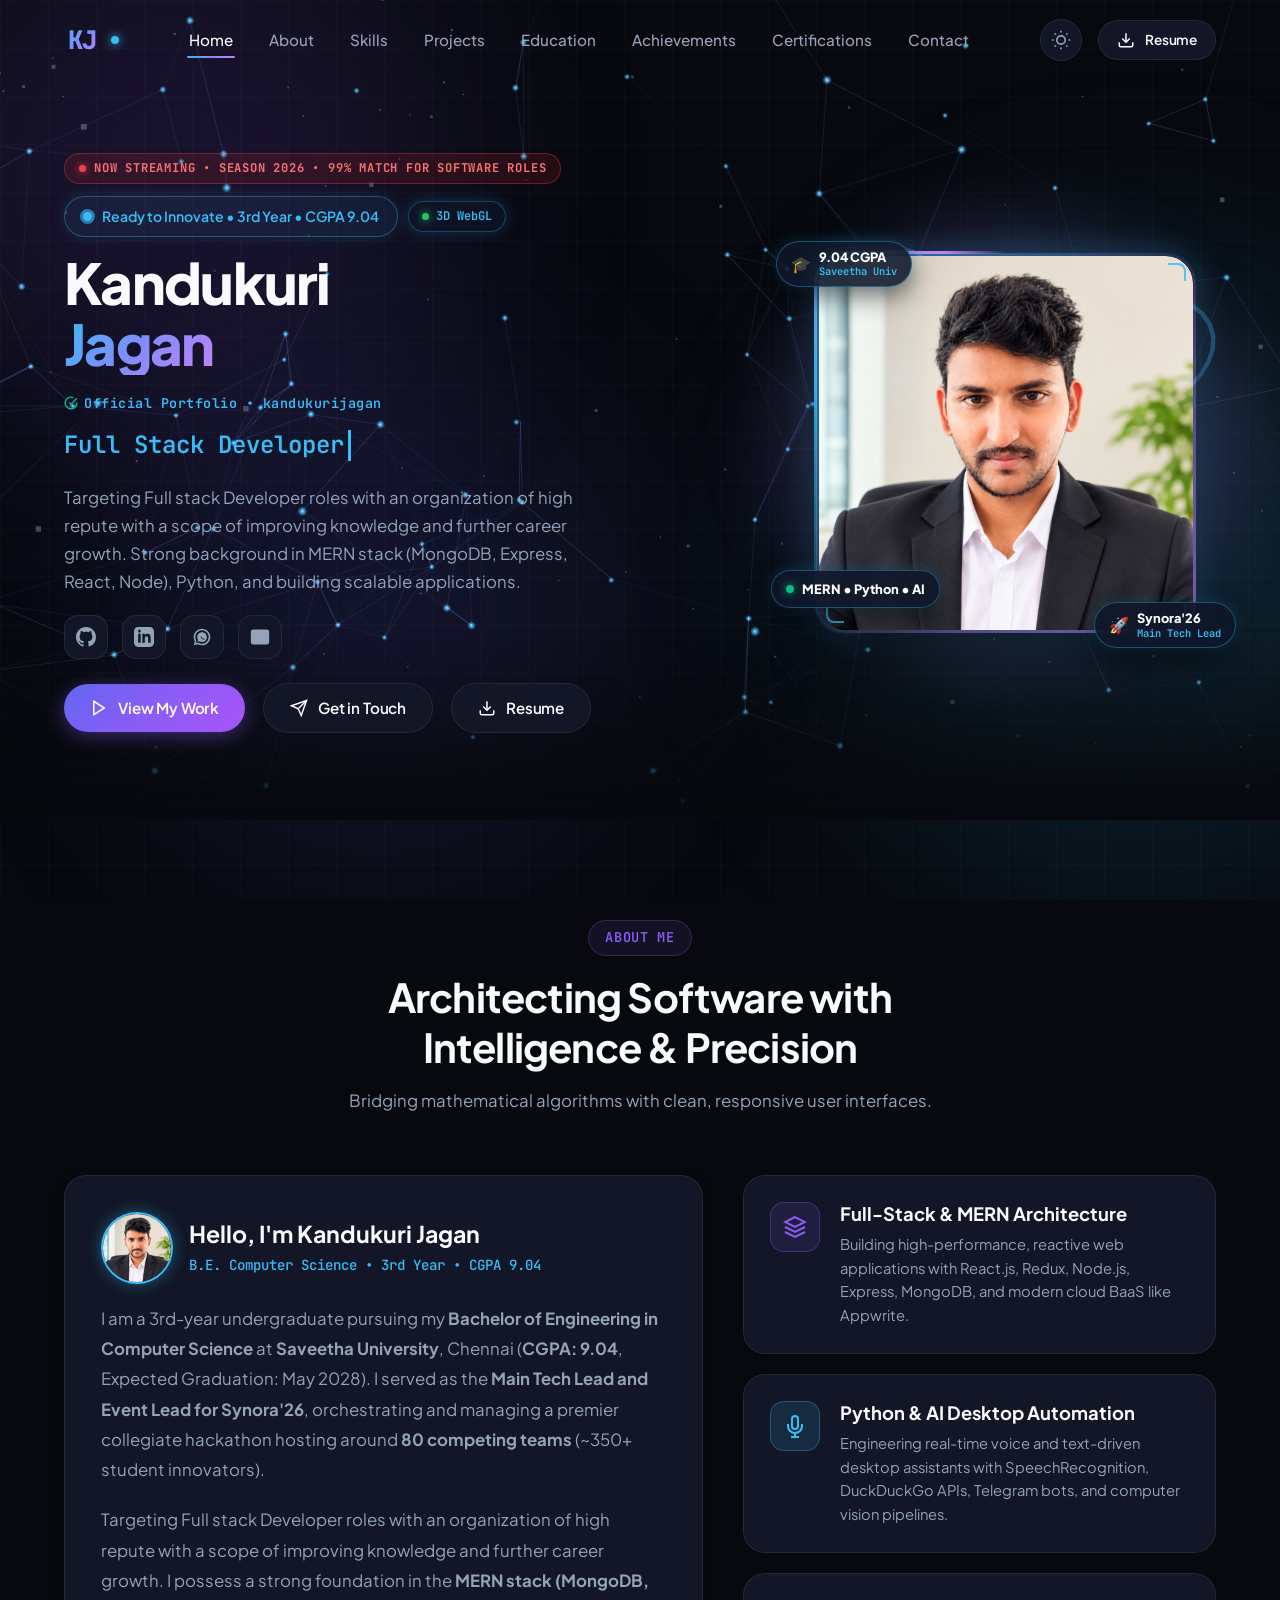
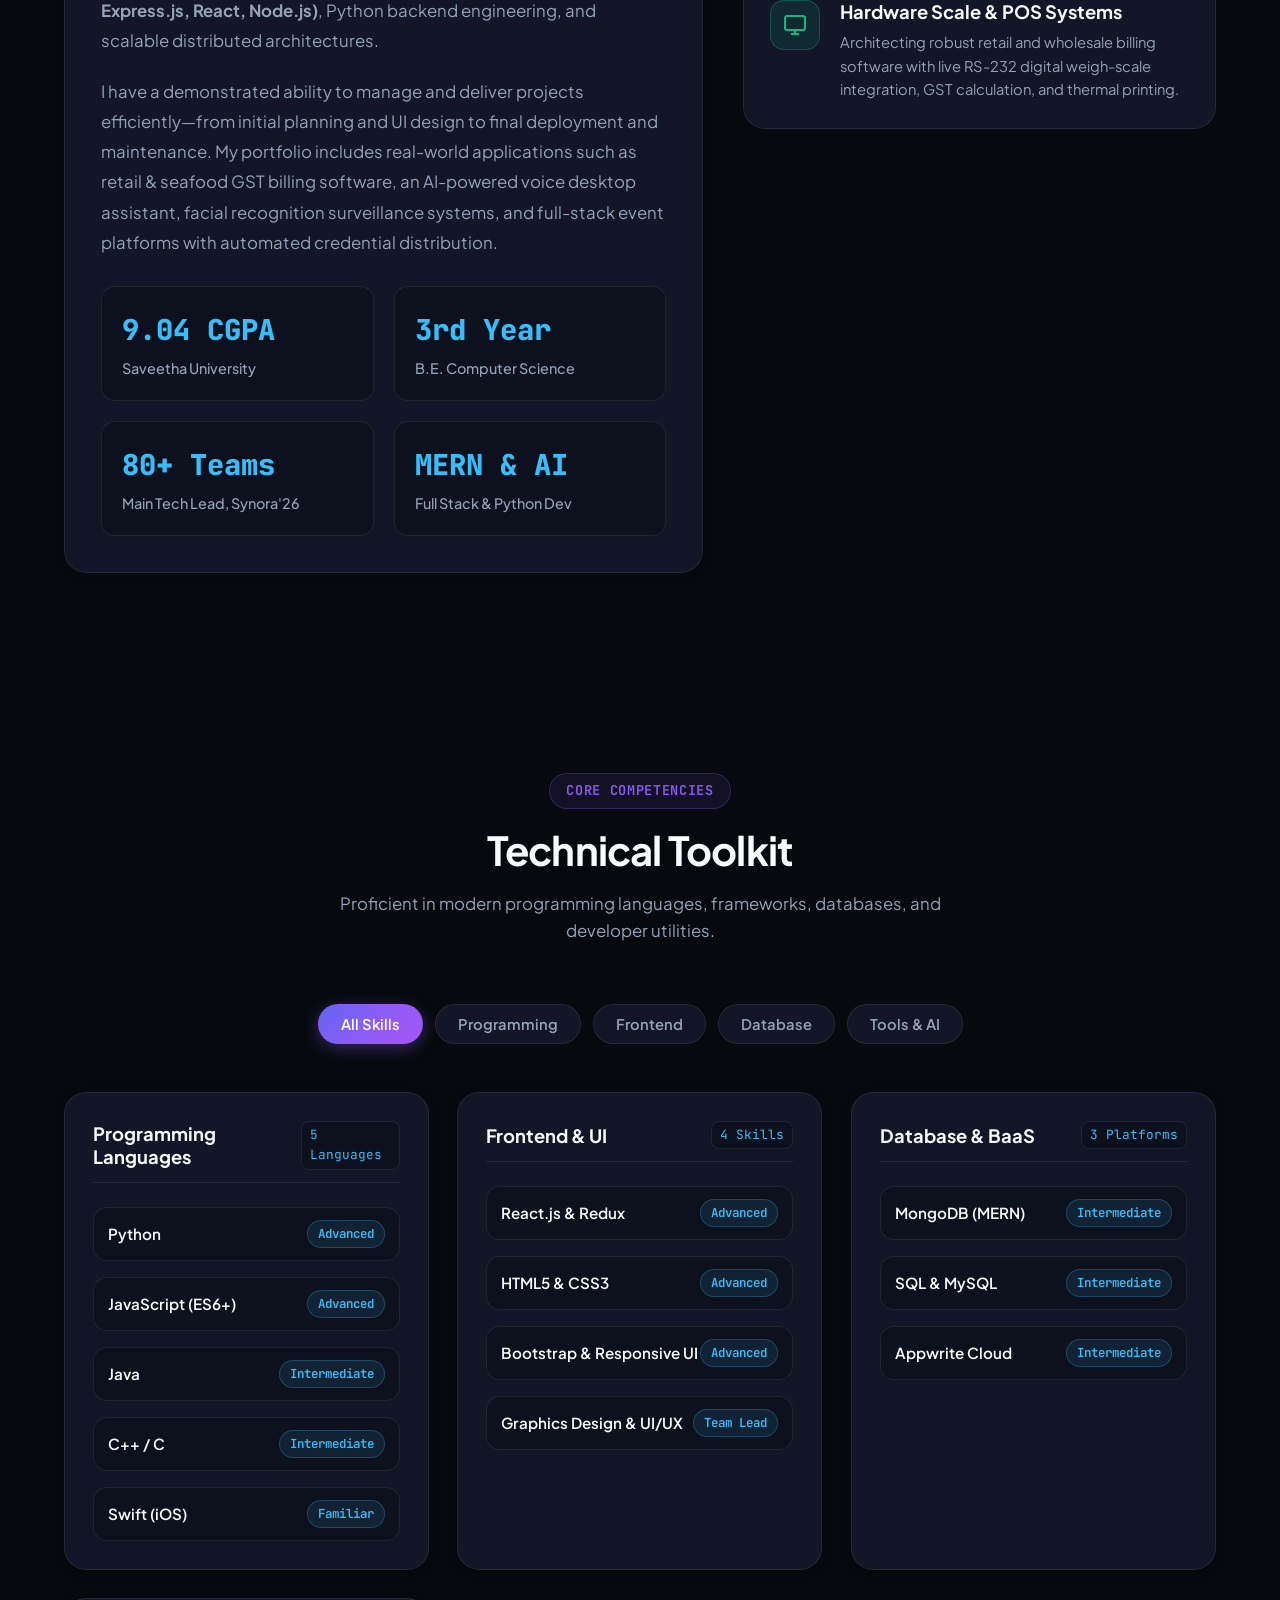
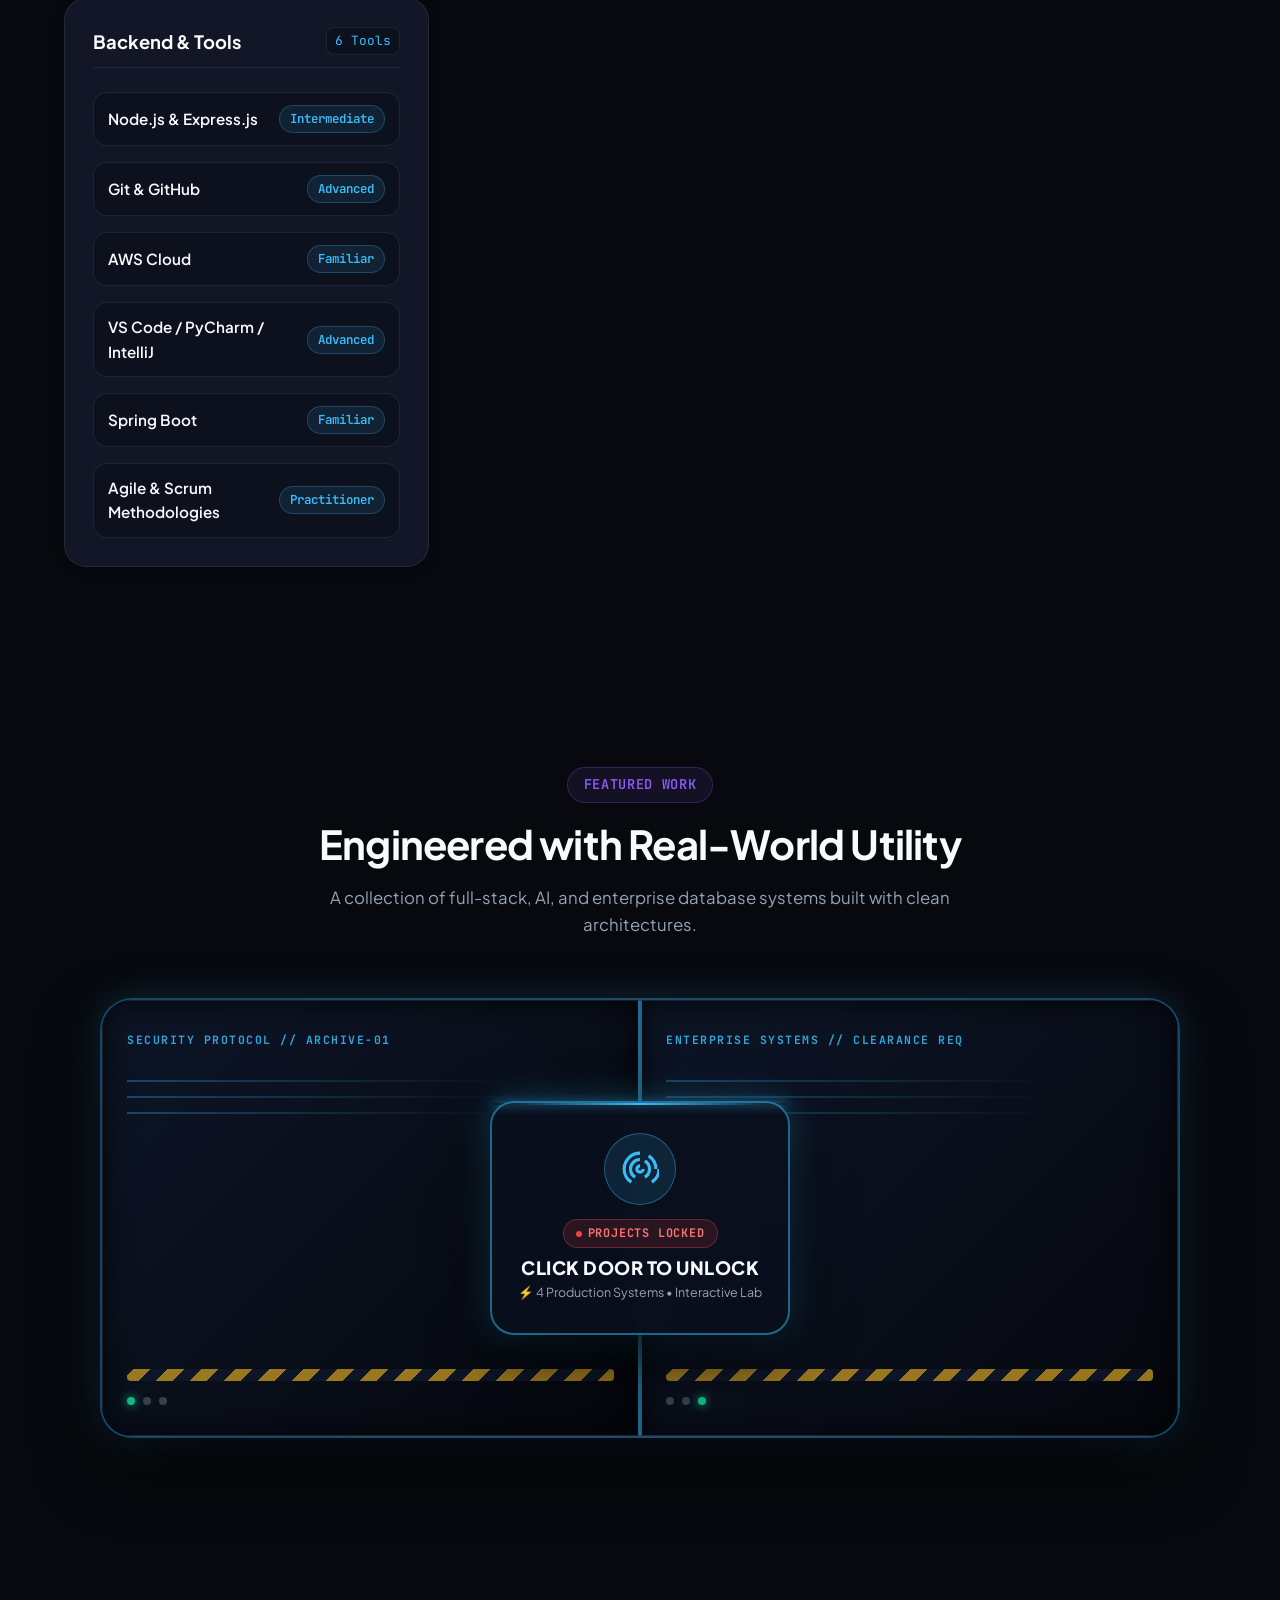
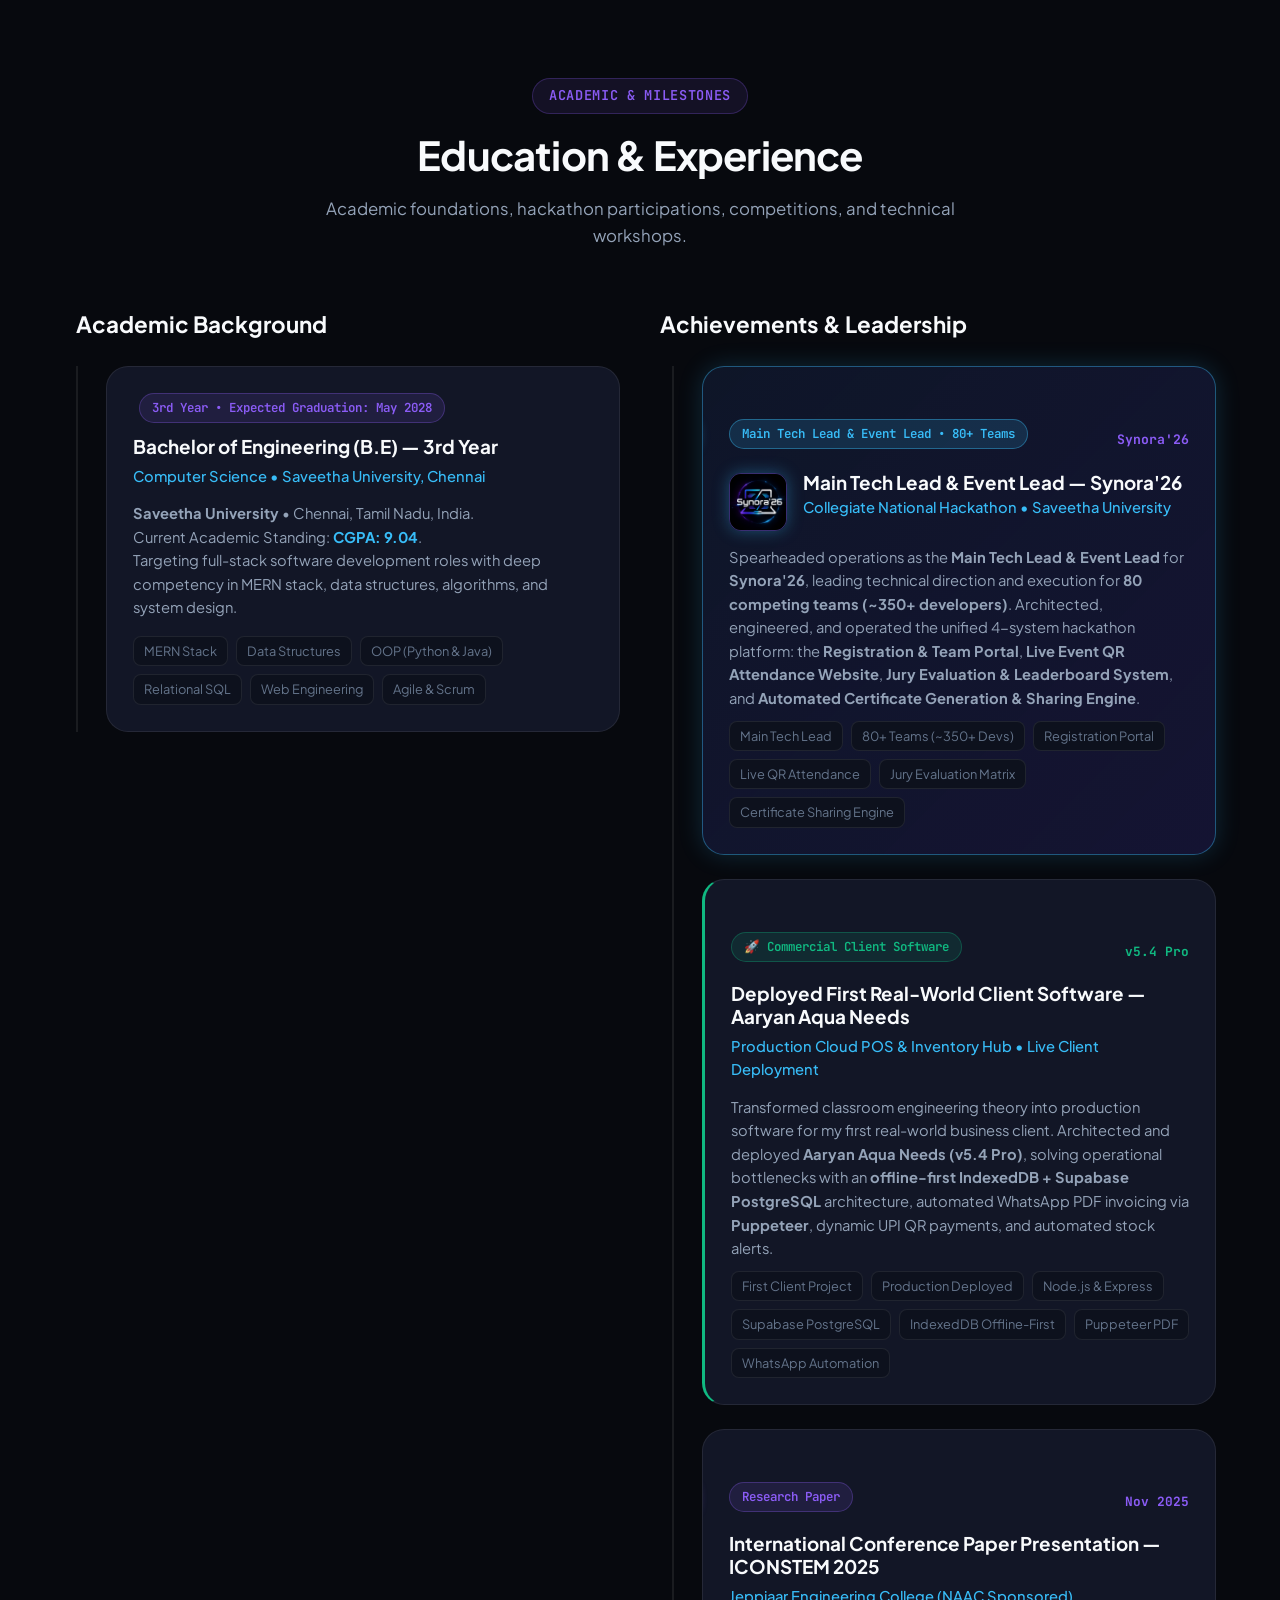
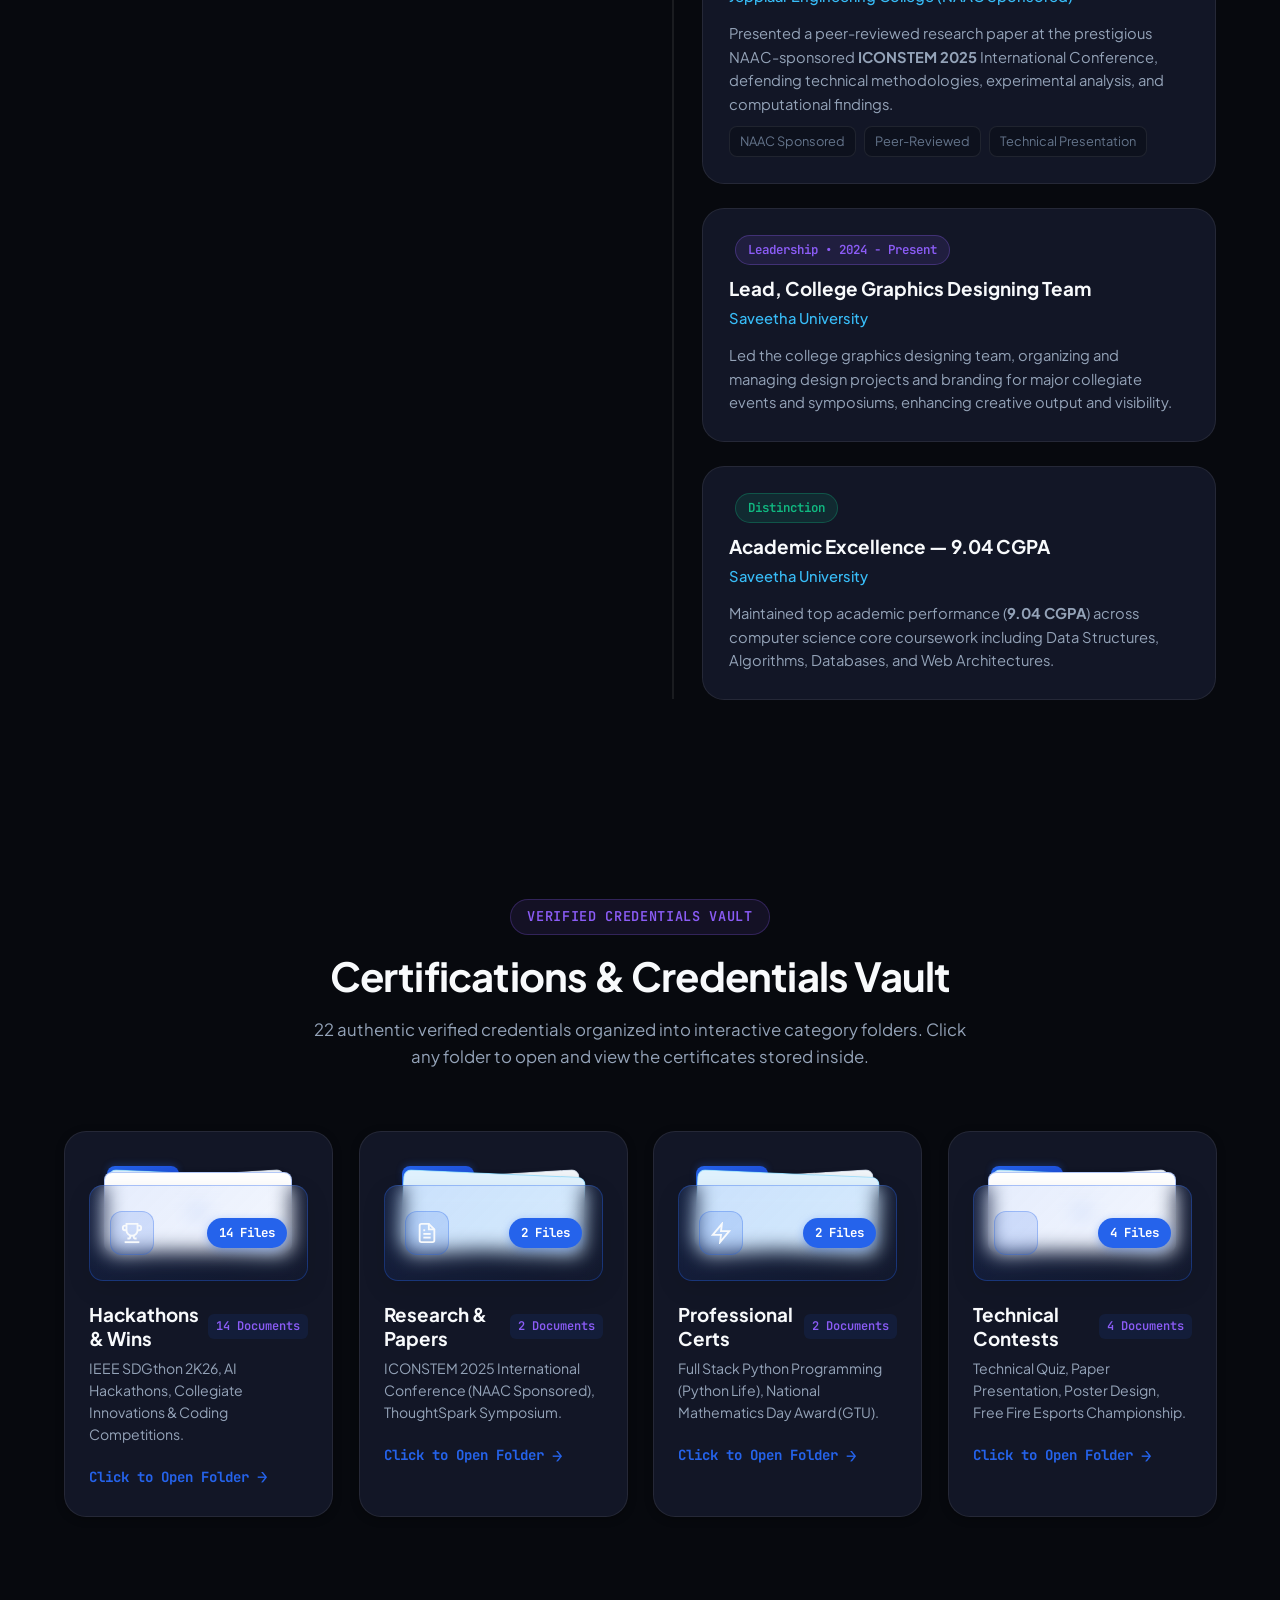
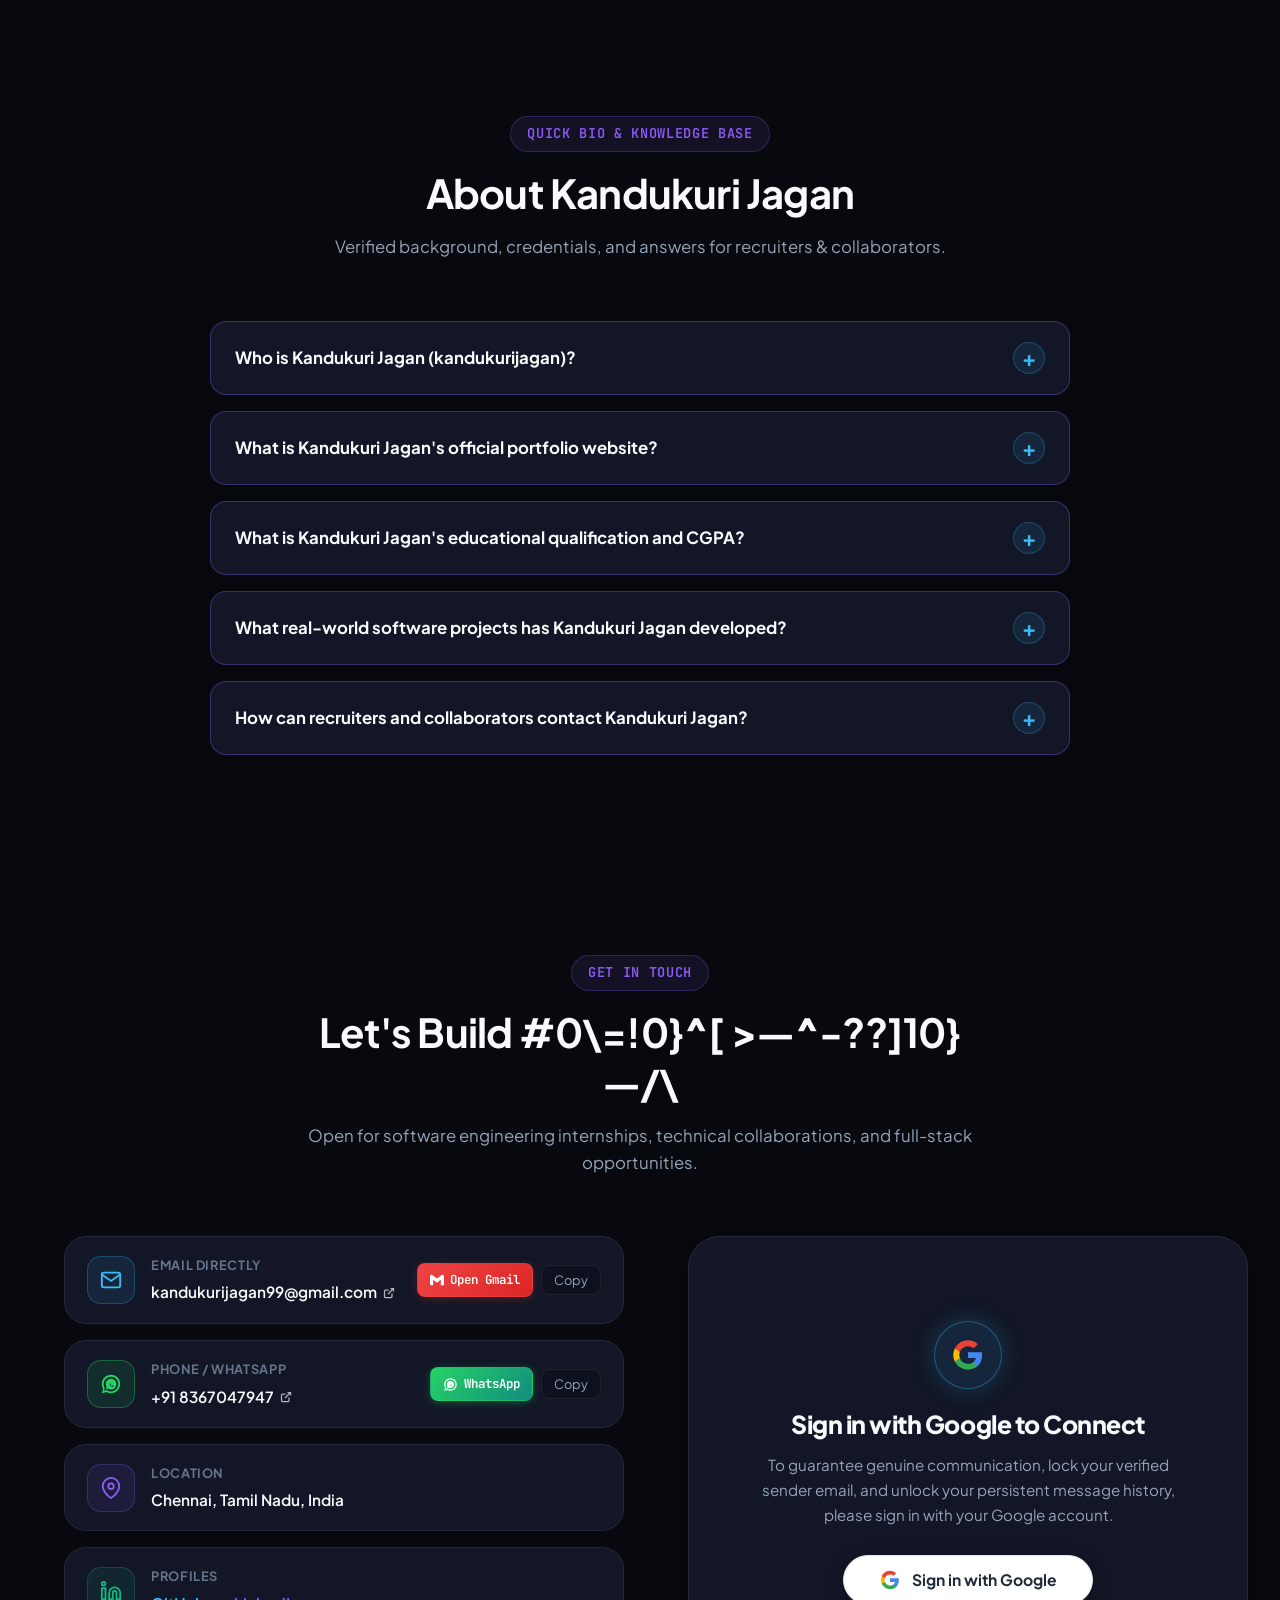
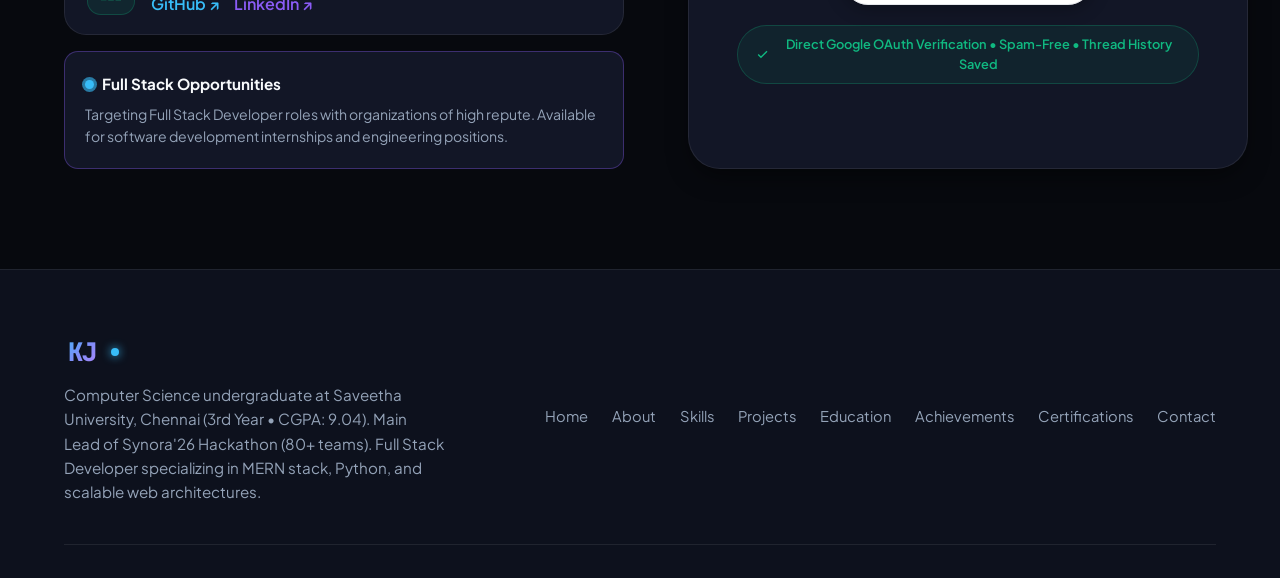
==== commit ac37691c: "feat(admin): implement message deletion in admin portal and optimize email dispatch to prevent spam" ====
--- a/index.html
+++ b/index.html
@@ -79,12 +79,12 @@
   <!-- Google Identity Services (GIS) Sign-In SDK -->
   <script src="https://accounts.google.com/gsi/client" async defer></script>
   <!-- Stylesheets -->
-  <link rel="stylesheet" href="css/style.css?v=7.9">
-  <link rel="stylesheet" href="css/components.css?v=7.9">
-  <link rel="stylesheet" href="css/animations.css?v=7.9">
-  <link rel="stylesheet" href="css/lab.css?v=7.9">
-  <link rel="stylesheet" href="css/photo-effects.css?v=7.9">
-  <link rel="stylesheet" href="css/cinematic.css?v=7.9">
+  <link rel="stylesheet" href="css/style.css?v=8.0">
+  <link rel="stylesheet" href="css/components.css?v=8.0">
+  <link rel="stylesheet" href="css/animations.css?v=8.0">
+  <link rel="stylesheet" href="css/lab.css?v=8.0">
+  <link rel="stylesheet" href="css/photo-effects.css?v=8.0">
+  <link rel="stylesheet" href="css/cinematic.css?v=8.0">
 
   <!-- Schema.org Comprehensive JSON-LD Graph for Google Search (ProfilePage + Person + WebSite + Breadcrumbs) -->
   <script type="application/ld+json">
@@ -2209,9 +2209,9 @@
   <script src="js/lab.js?v=7.8"></script>
   <!-- Supabase Real-Time Database Client (Hybrid with Google Apps Script) -->
   <script src="https://cdn.jsdelivr.net/npm/@supabase/supabase-js@2"></script>
-  <script src="js/supabase-client.js?v=7.8"></script>
-  <script src="js/contact-auth.js?v=7.8"></script>
-  <script src="js/contact.js?v=7.8"></script>
-  <script src="js/main.js?v=7.9"></script>
+  <script src="js/supabase-client.js?v=8.0"></script>
+  <script src="js/contact-auth.js?v=8.0"></script>
+  <script src="js/contact.js?v=8.0"></script>
+  <script src="js/main.js?v=8.0"></script>
 </body>
 </html>
--- a/css/components.css
+++ b/css/components.css
@@ -3130,6 +3130,18 @@
   color: #ffffff;
 }
 
+[data-theme="light"] .btn-admin-action.btn-delete-msg {
+  background: #fef2f2;
+  border: 1px solid #fecaca;
+  color: #dc2626;
+}
+
+[data-theme="light"] .btn-admin-action.btn-delete-msg:hover {
+  background: #dc2626;
+  color: #ffffff;
+  border-color: #dc2626;
+}
+
 [data-theme="light"] .contact-view-tabs {
   border-bottom-color: #e2e8f0;
 }
@@ -4554,6 +4566,21 @@
   background: rgba(34, 197, 94, 0.15);
   border: 1px solid rgba(34, 197, 94, 0.35);
   color: #22c55e;
+}
+
+.btn-admin-action.btn-delete-msg {
+  background: rgba(239, 68, 68, 0.12);
+  border: 1px solid rgba(239, 68, 68, 0.3);
+  color: #ef4444;
+  cursor: pointer;
+}
+
+.btn-admin-action.btn-delete-msg:hover {
+  background: #ef4444;
+  color: #ffffff;
+  border-color: #ef4444;
+  transform: translateY(-1px);
+  box-shadow: 0 4px 12px rgba(239, 68, 68, 0.35);
 }
 
 .admin-msg-subject {
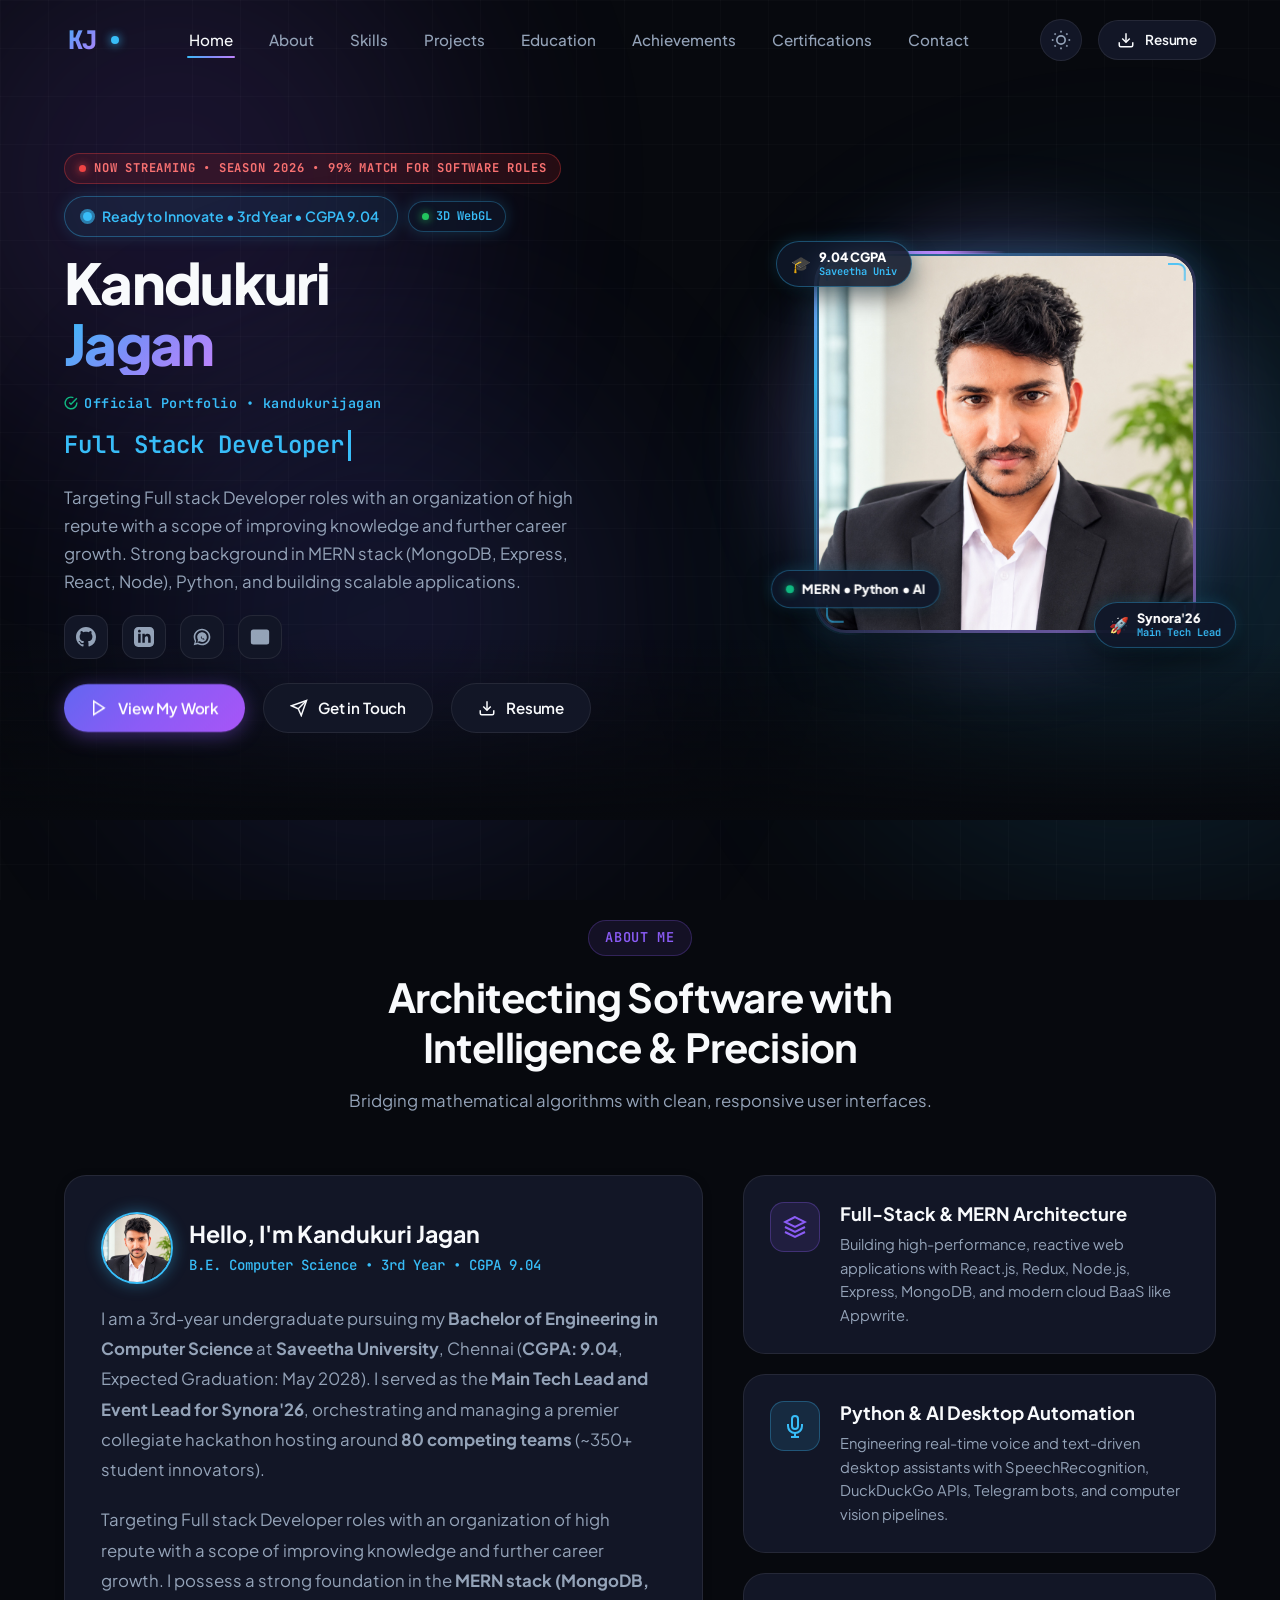
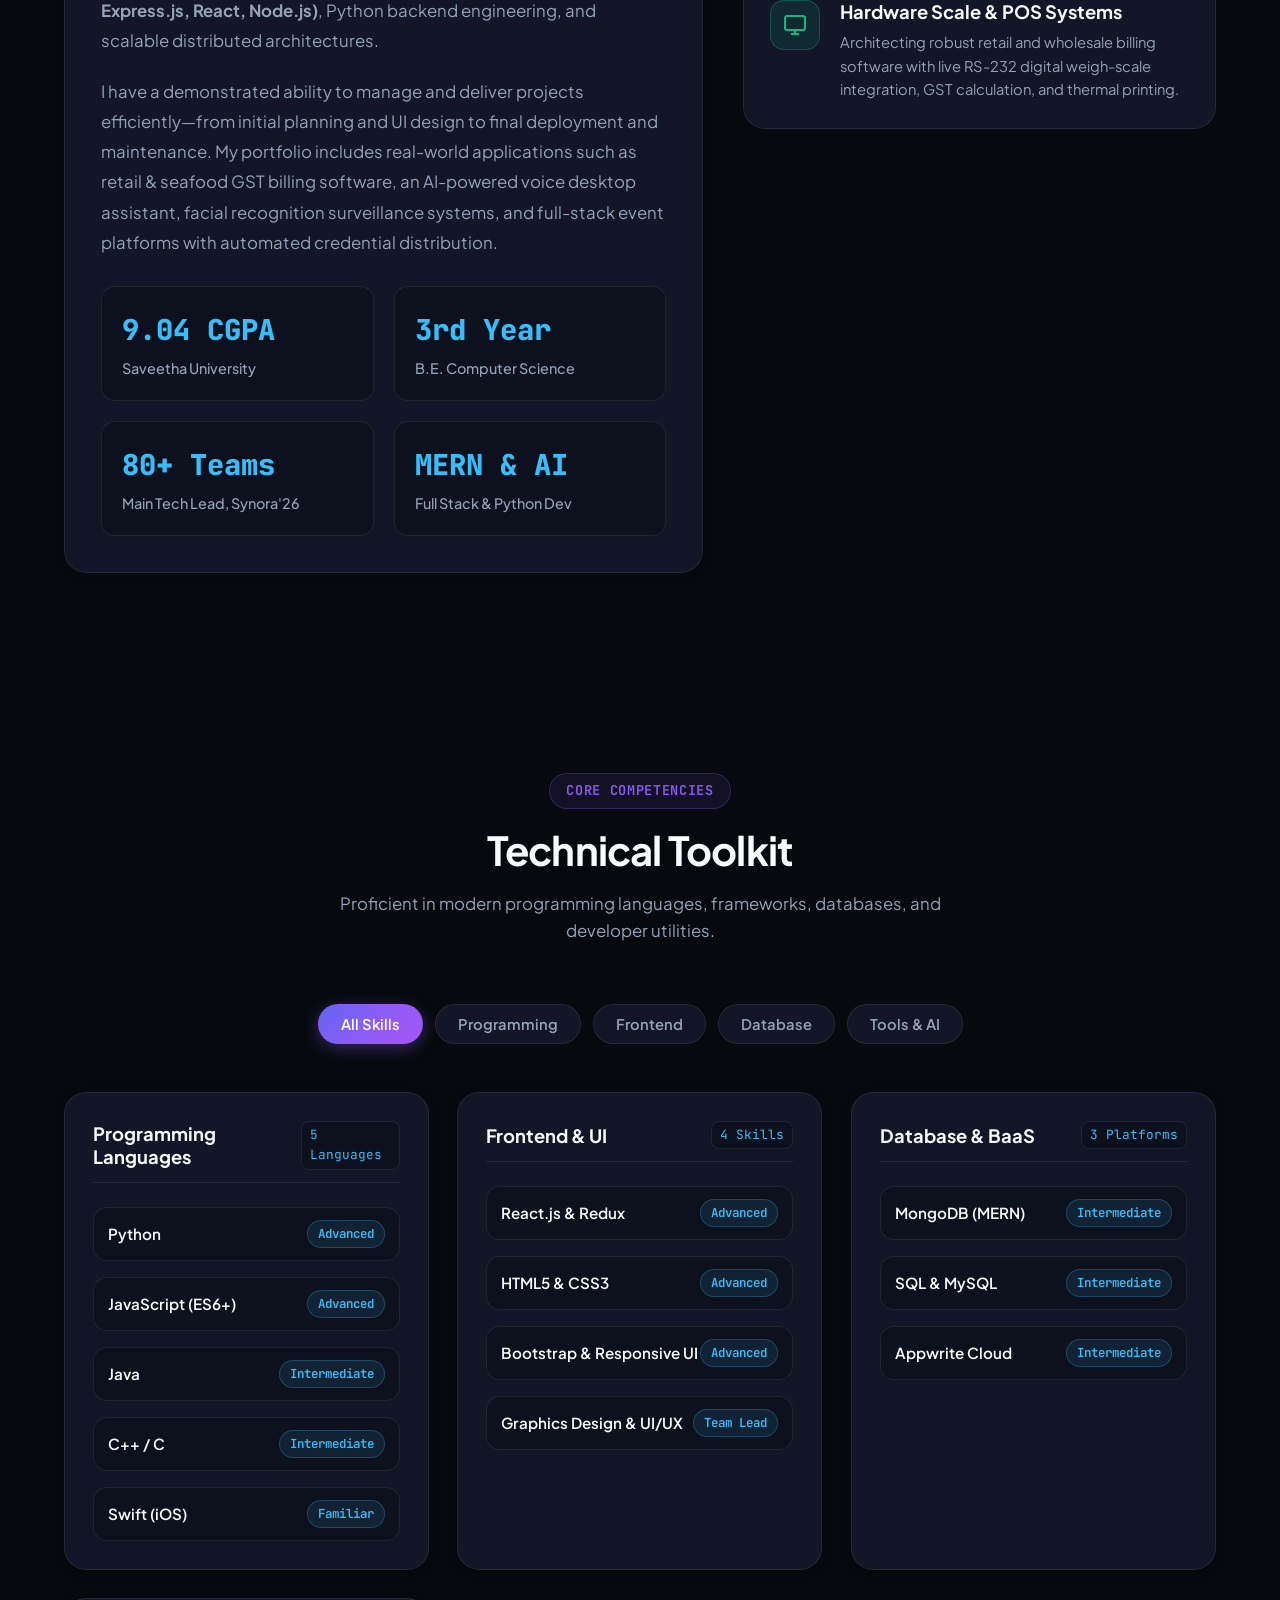
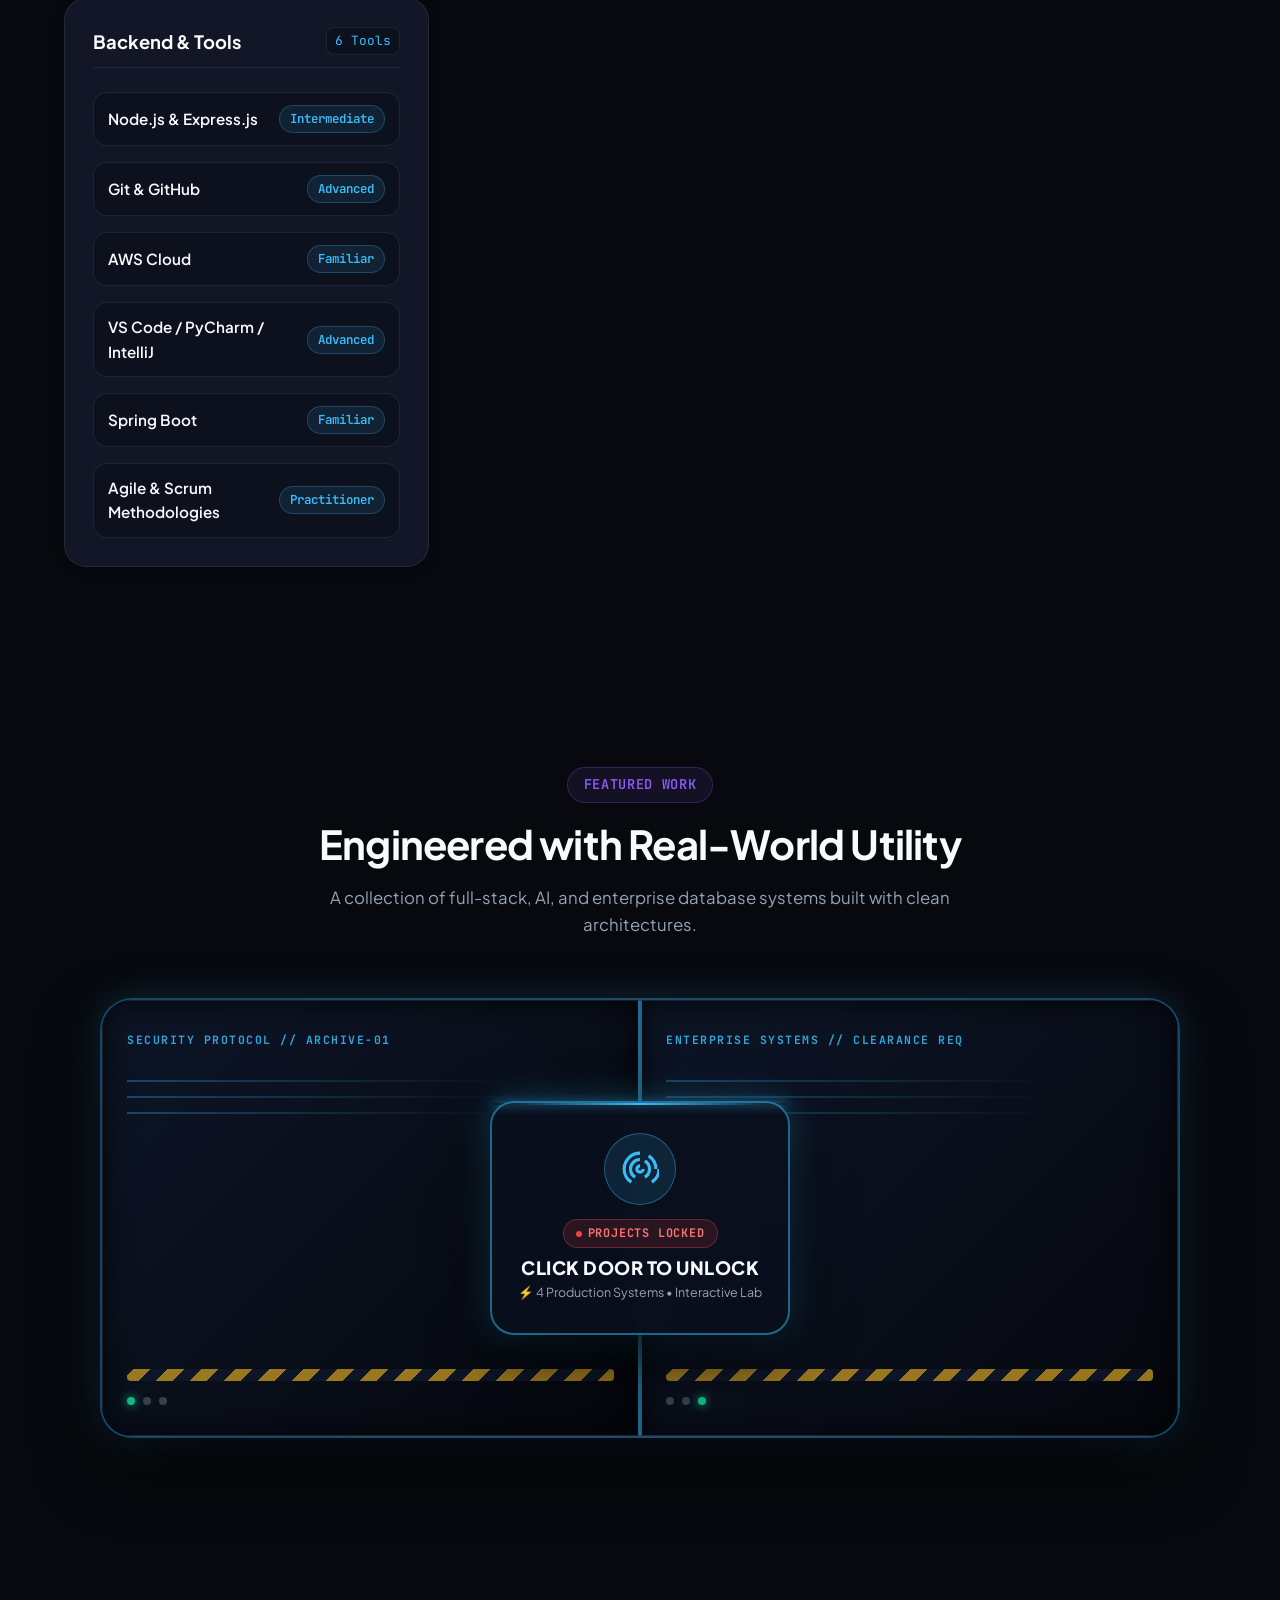
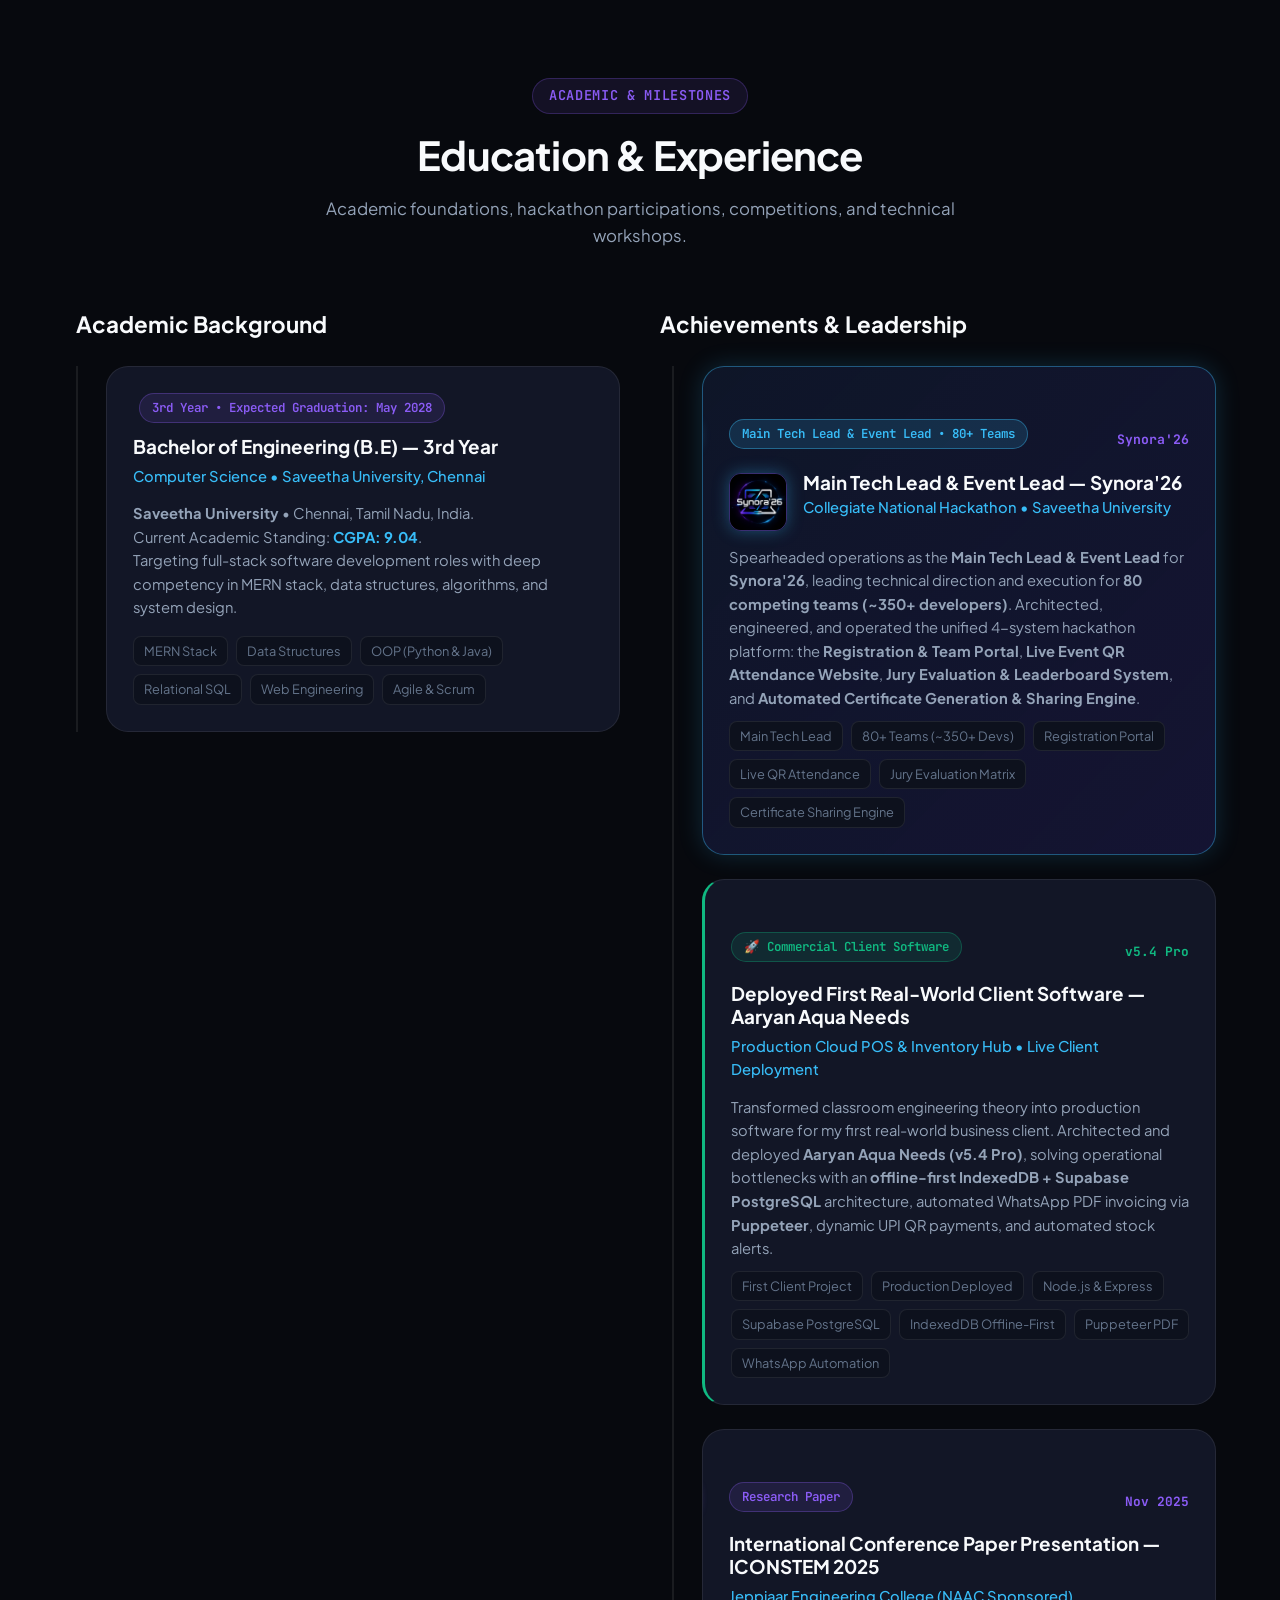
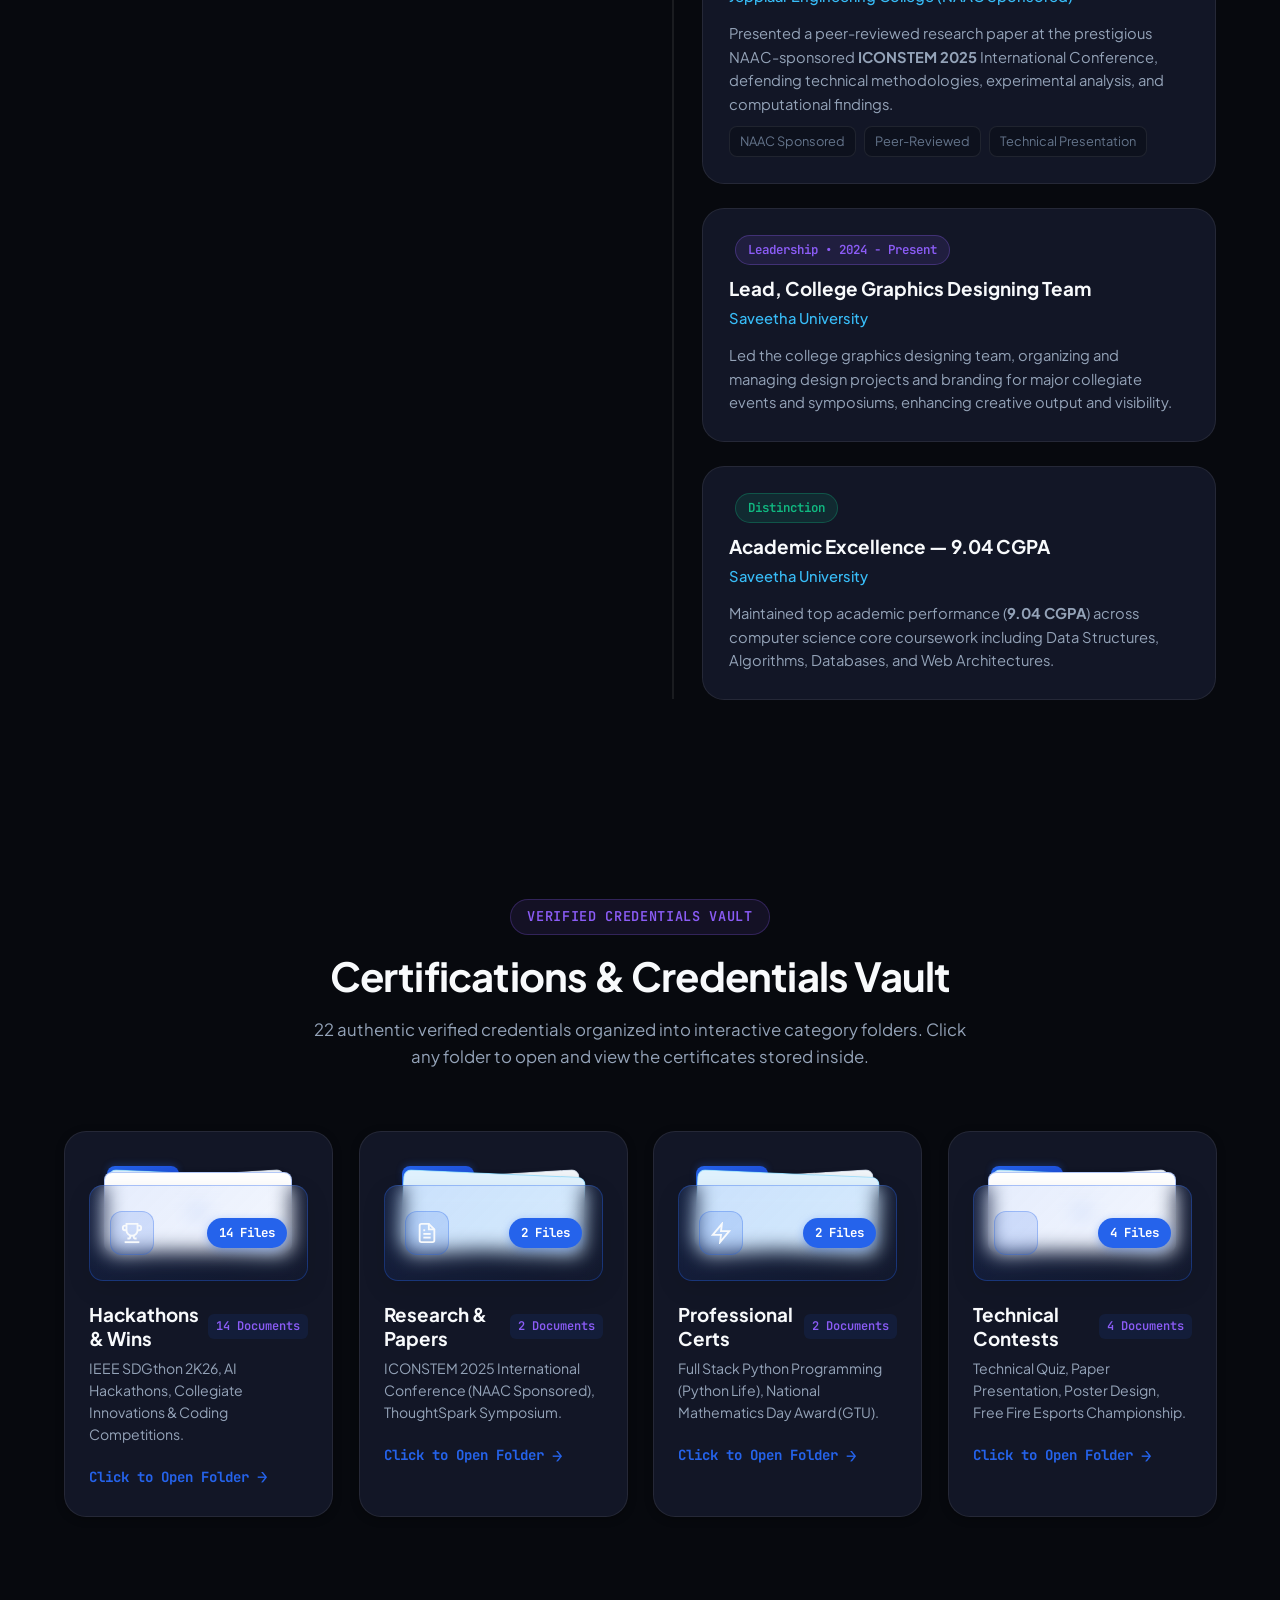
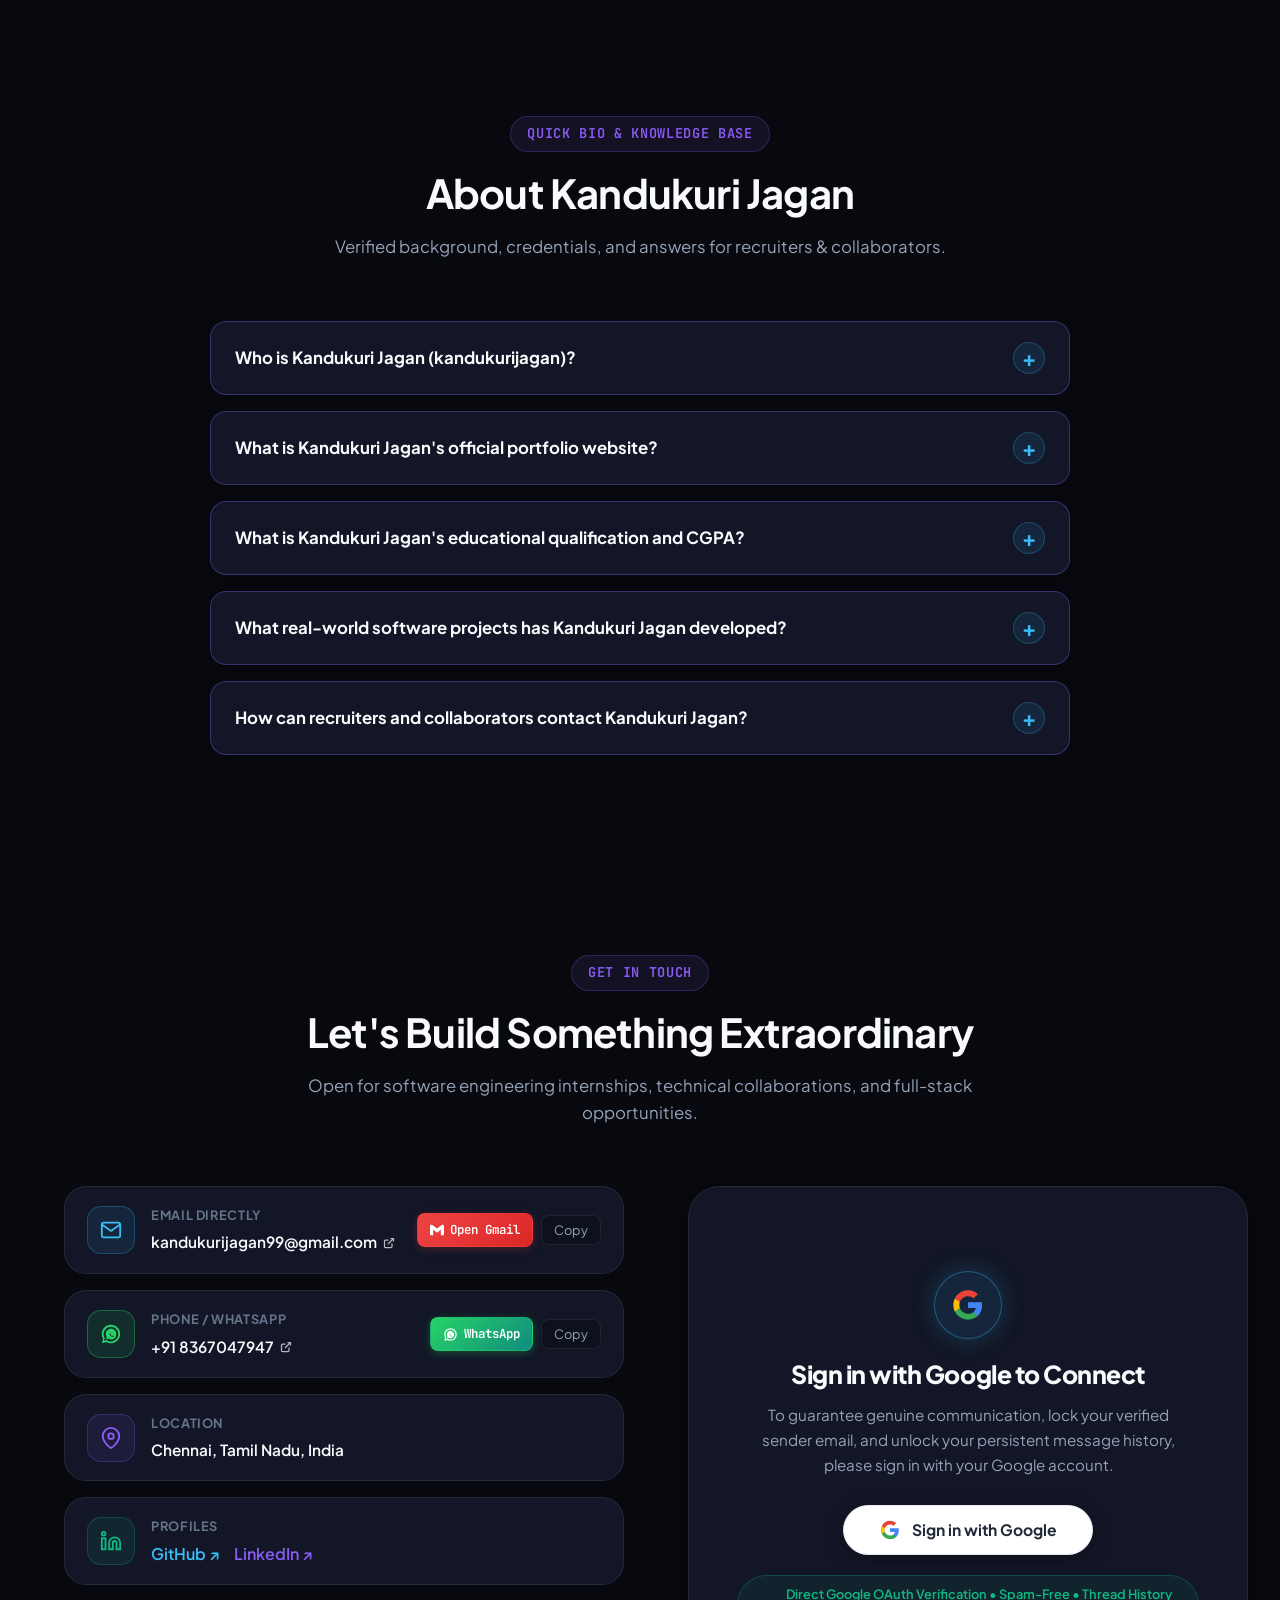
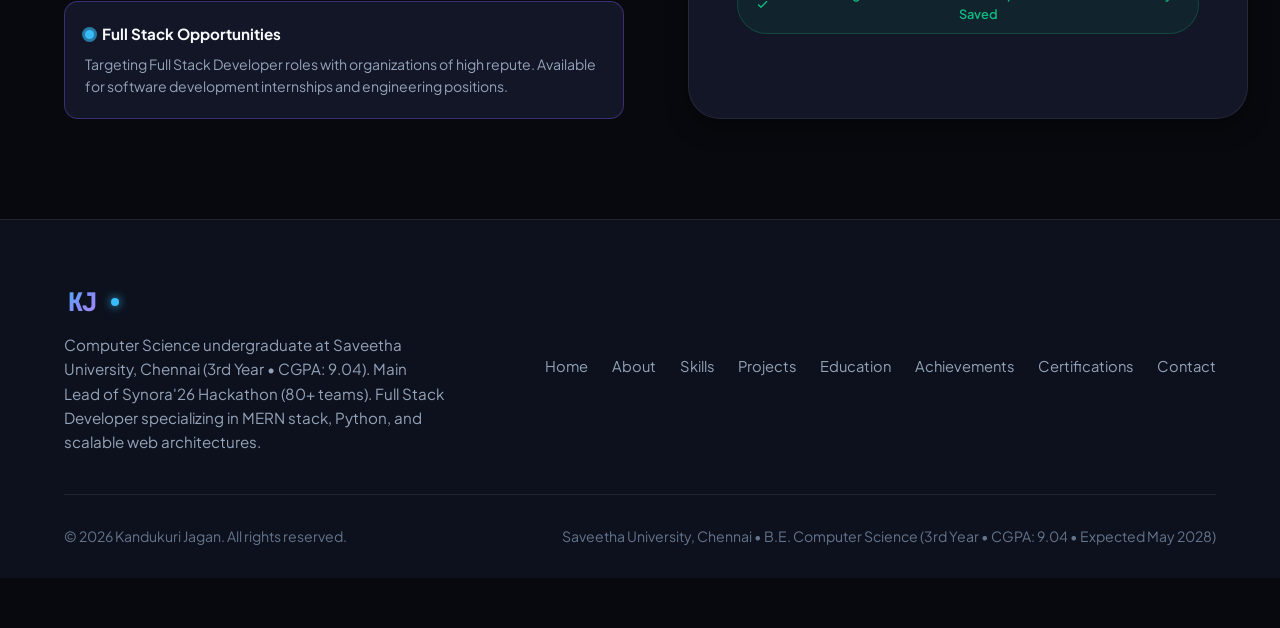
==== commit e68f1fad: "fix(webhook): update Google Apps Script Web App URL to AKfycbxb2uoJsZRDcn4kB8_aNXXV9BfwZhdBIJWjMpn9J" ====
--- a/index.html
+++ b/index.html
@@ -1923,7 +1923,7 @@
             </div>
 
             <!-- Connected to Google Apps Script webhook -->
-            <form id="portfolio-contact-form" class="contact-form" action="https://script.google.com/macros/s/AKfycbzvr7Qd1hzkNH1CqzrYm1Vi44mFqb54VlYmsNspuiZqnmit_zksOeXJyeplg2cTNAUk/exec" method="POST" novalidate>
+            <form id="portfolio-contact-form" class="contact-form" action="https://script.google.com/macros/s/AKfycbxb2uoJsZRDcn4kB8_aNXXV9BfwZhdBIJWjMpn9JeNANWMclM6icL-bukdR4IwYq_ds/exec" method="POST" novalidate>
               <div class="form-group-row">
                 <div class="form-group">
                   <label for="contact-name" class="form-label">Your Name *</label>
@@ -2202,7 +2202,7 @@
   <!-- 3D WebGL Engine & Portfolio Scripts -->
   <script src="js/three.min.js"></script>
   <script src="js/three-scene.js?v=7.0"></script>
-  <script src="js/config.js?v=7.8"></script>
+  <script src="js/config.js?v=8.1"></script>
   <script src="js/animations.js?v=7.8"></script>
   <script src="js/cinematic.js?v=7.8"></script>
   <script src="js/projects.js?v=7.8"></script>
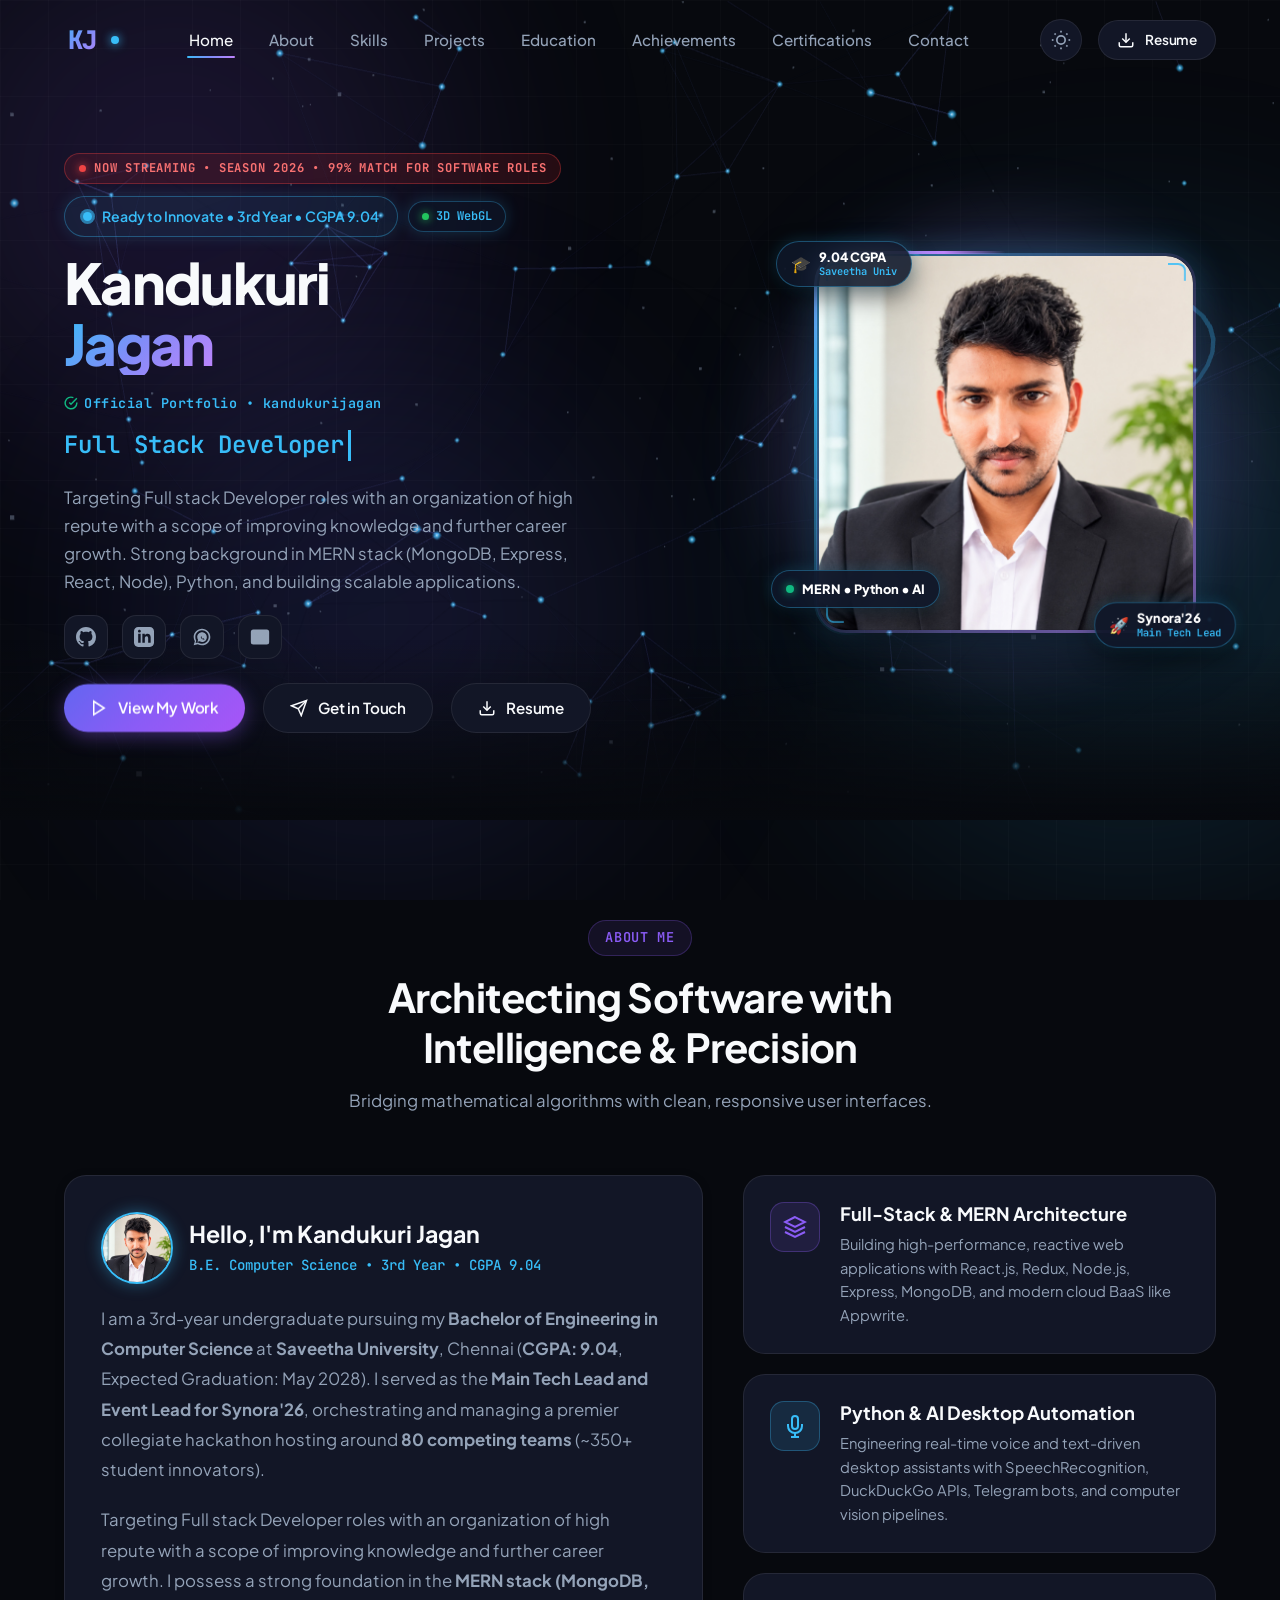
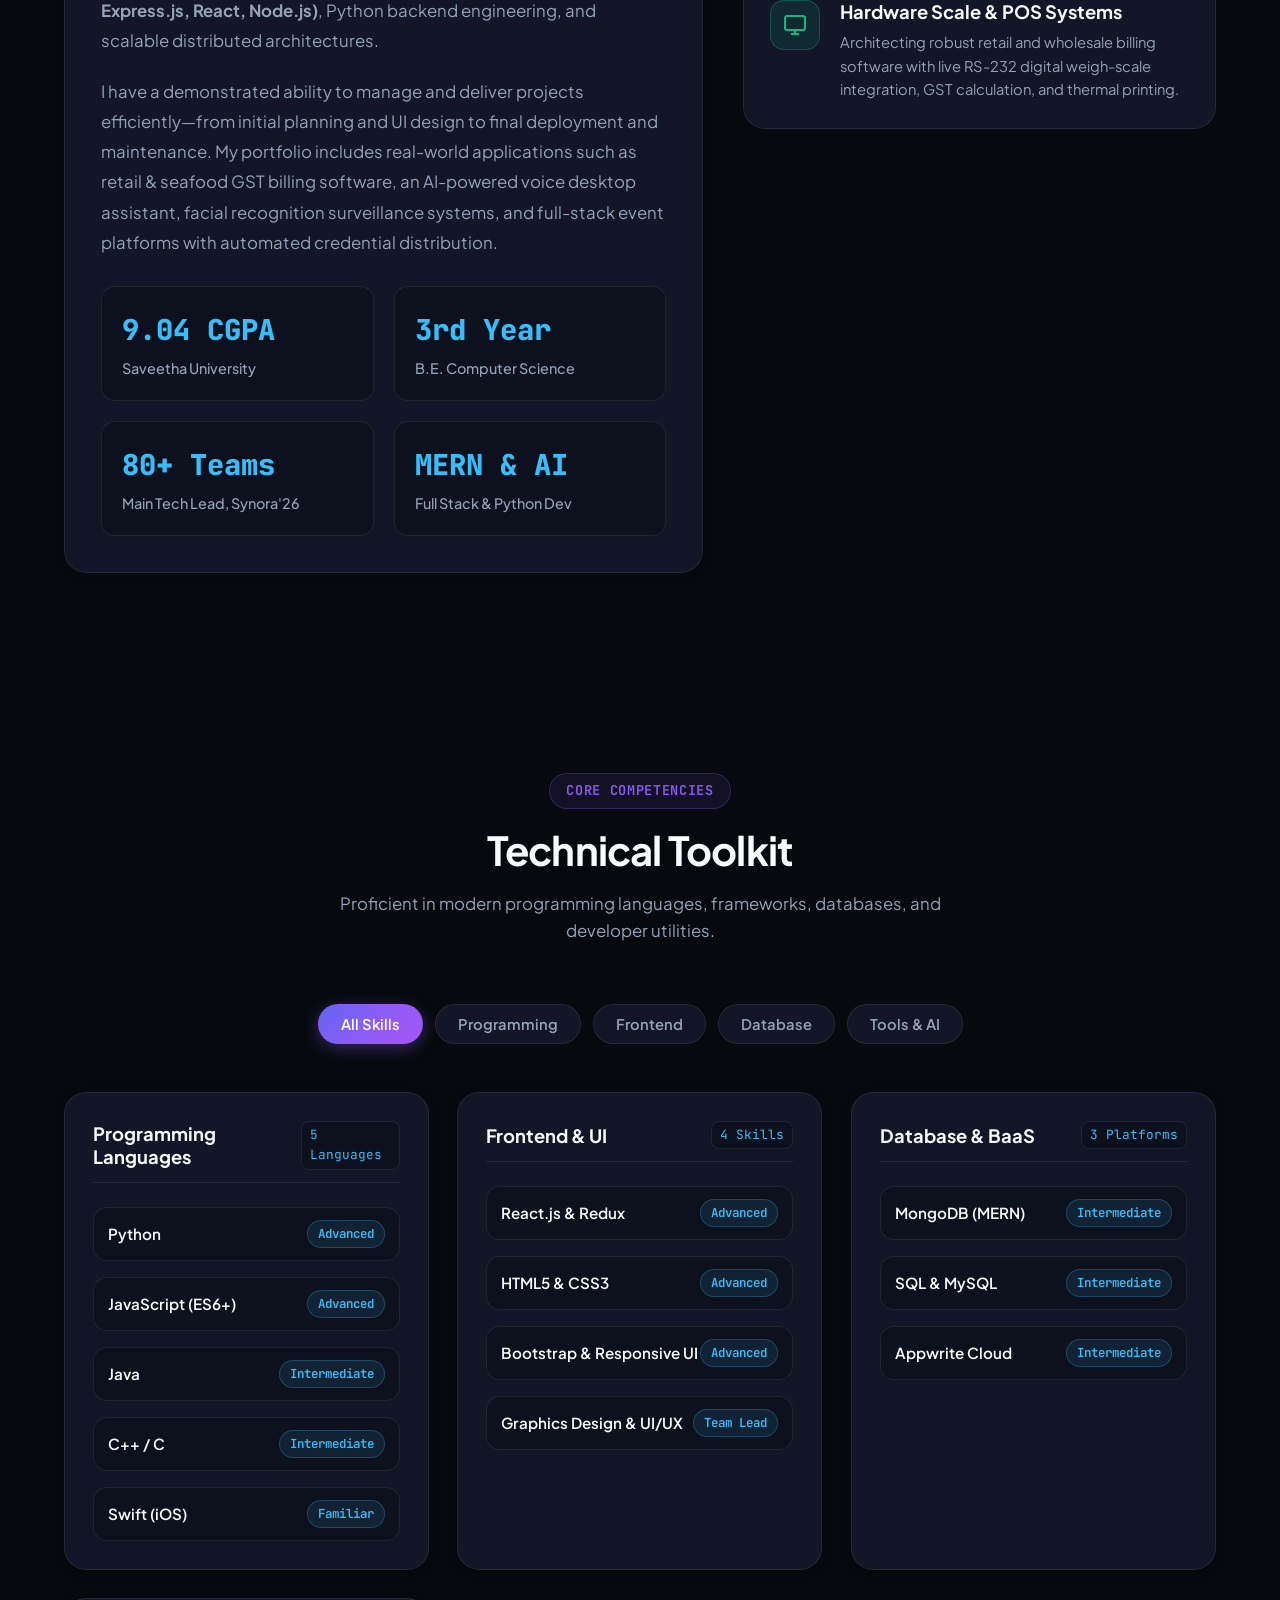
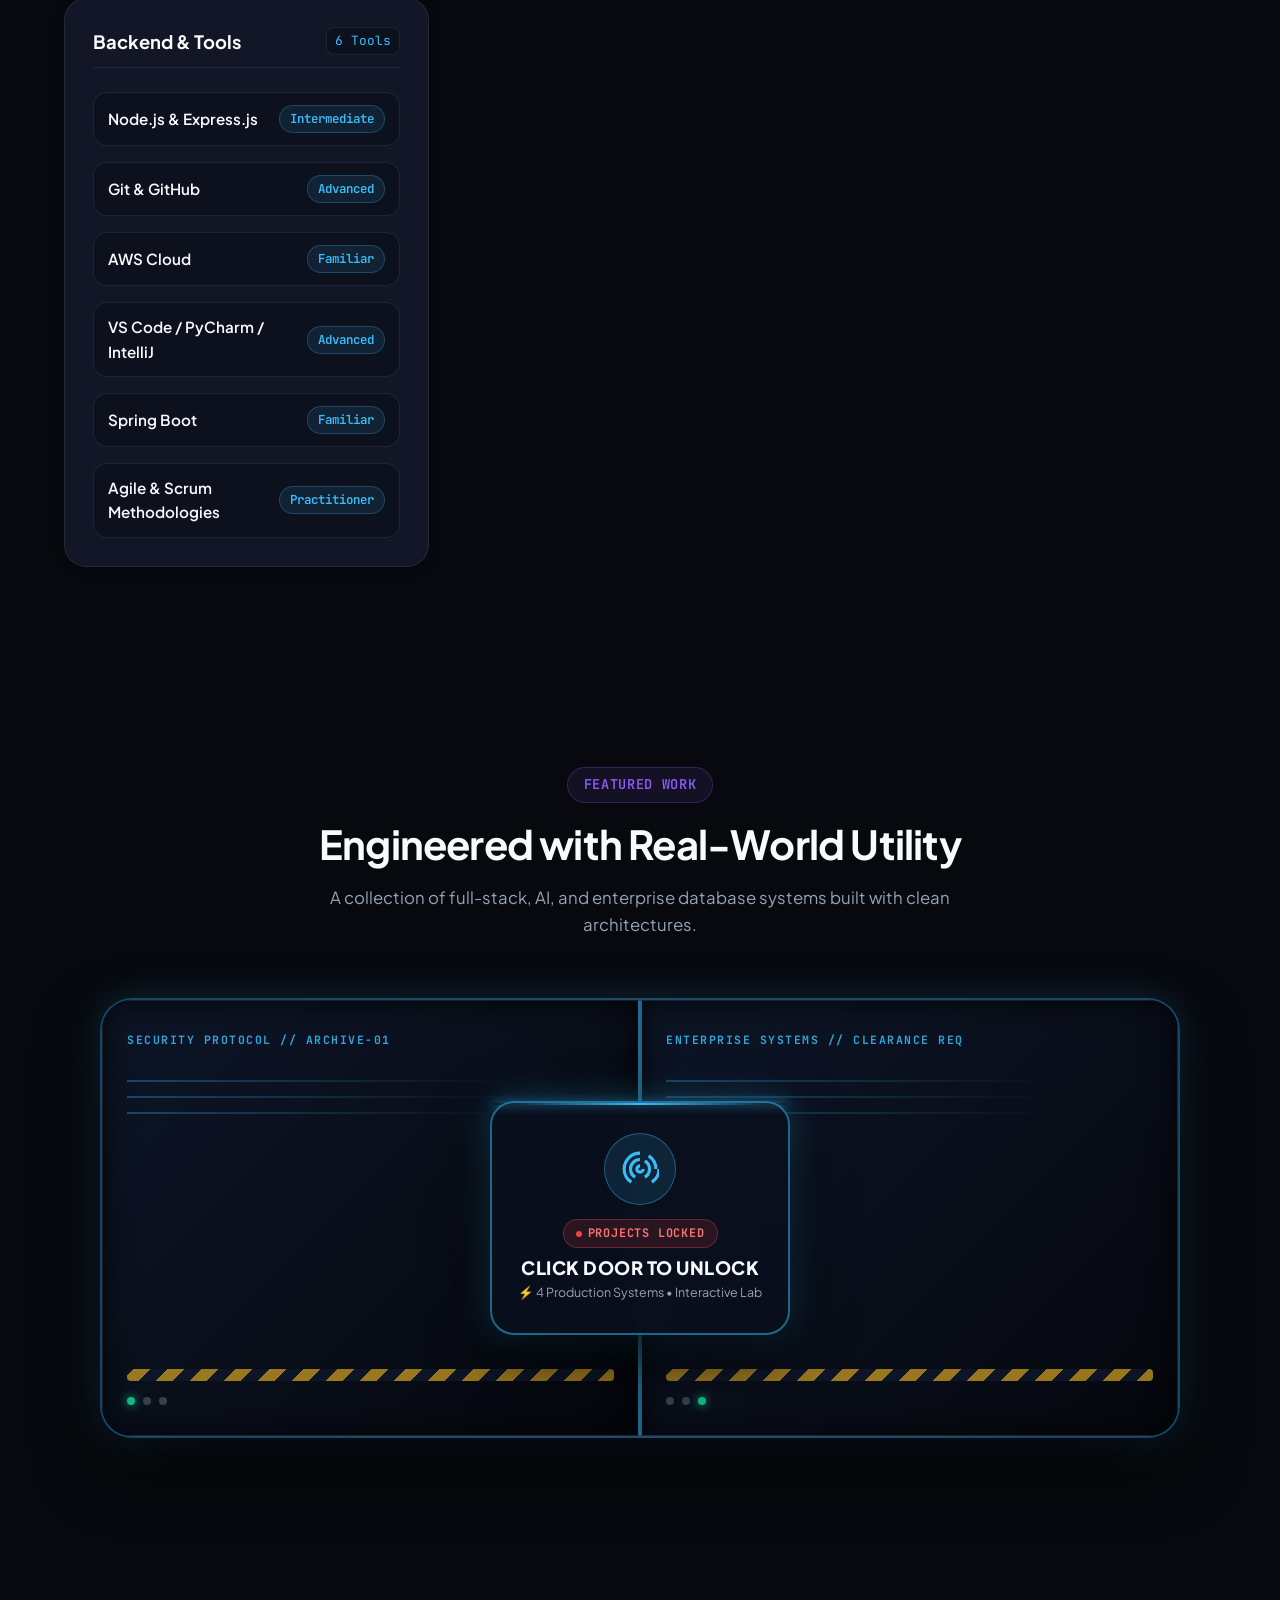
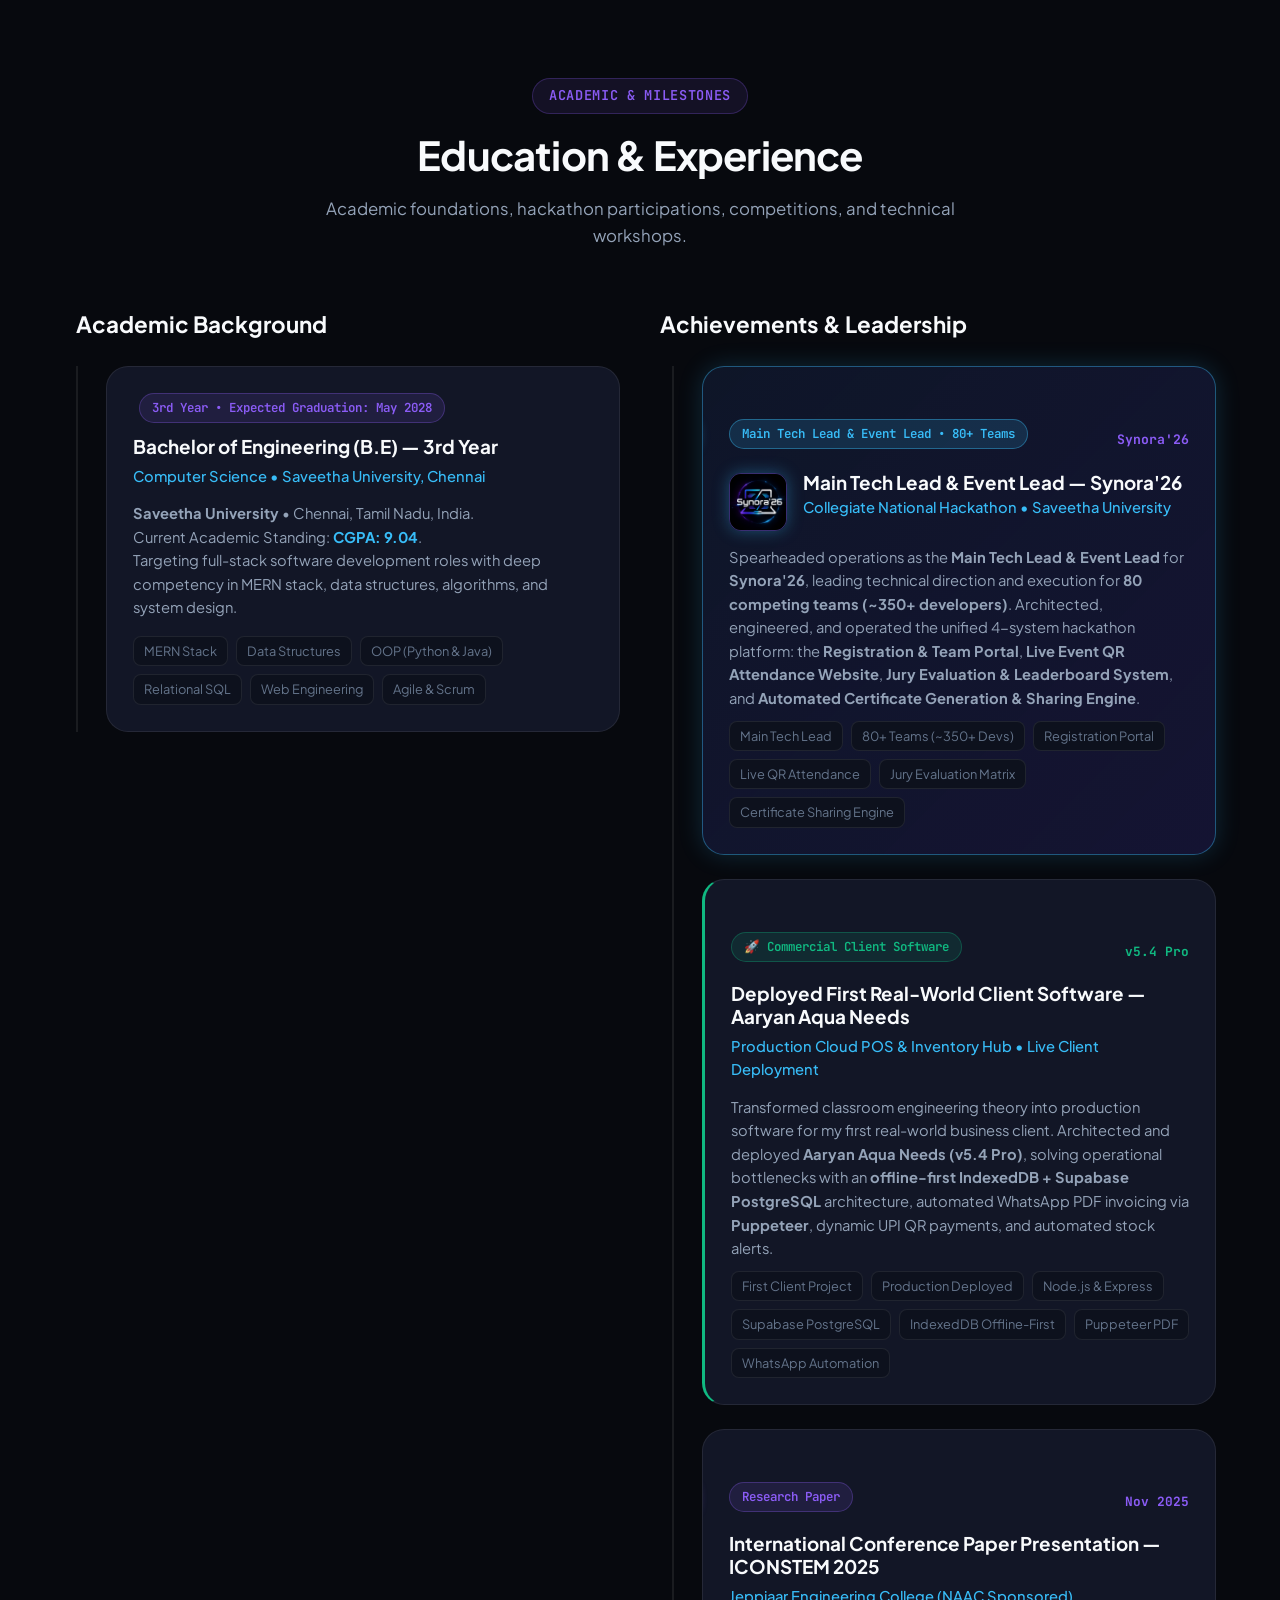
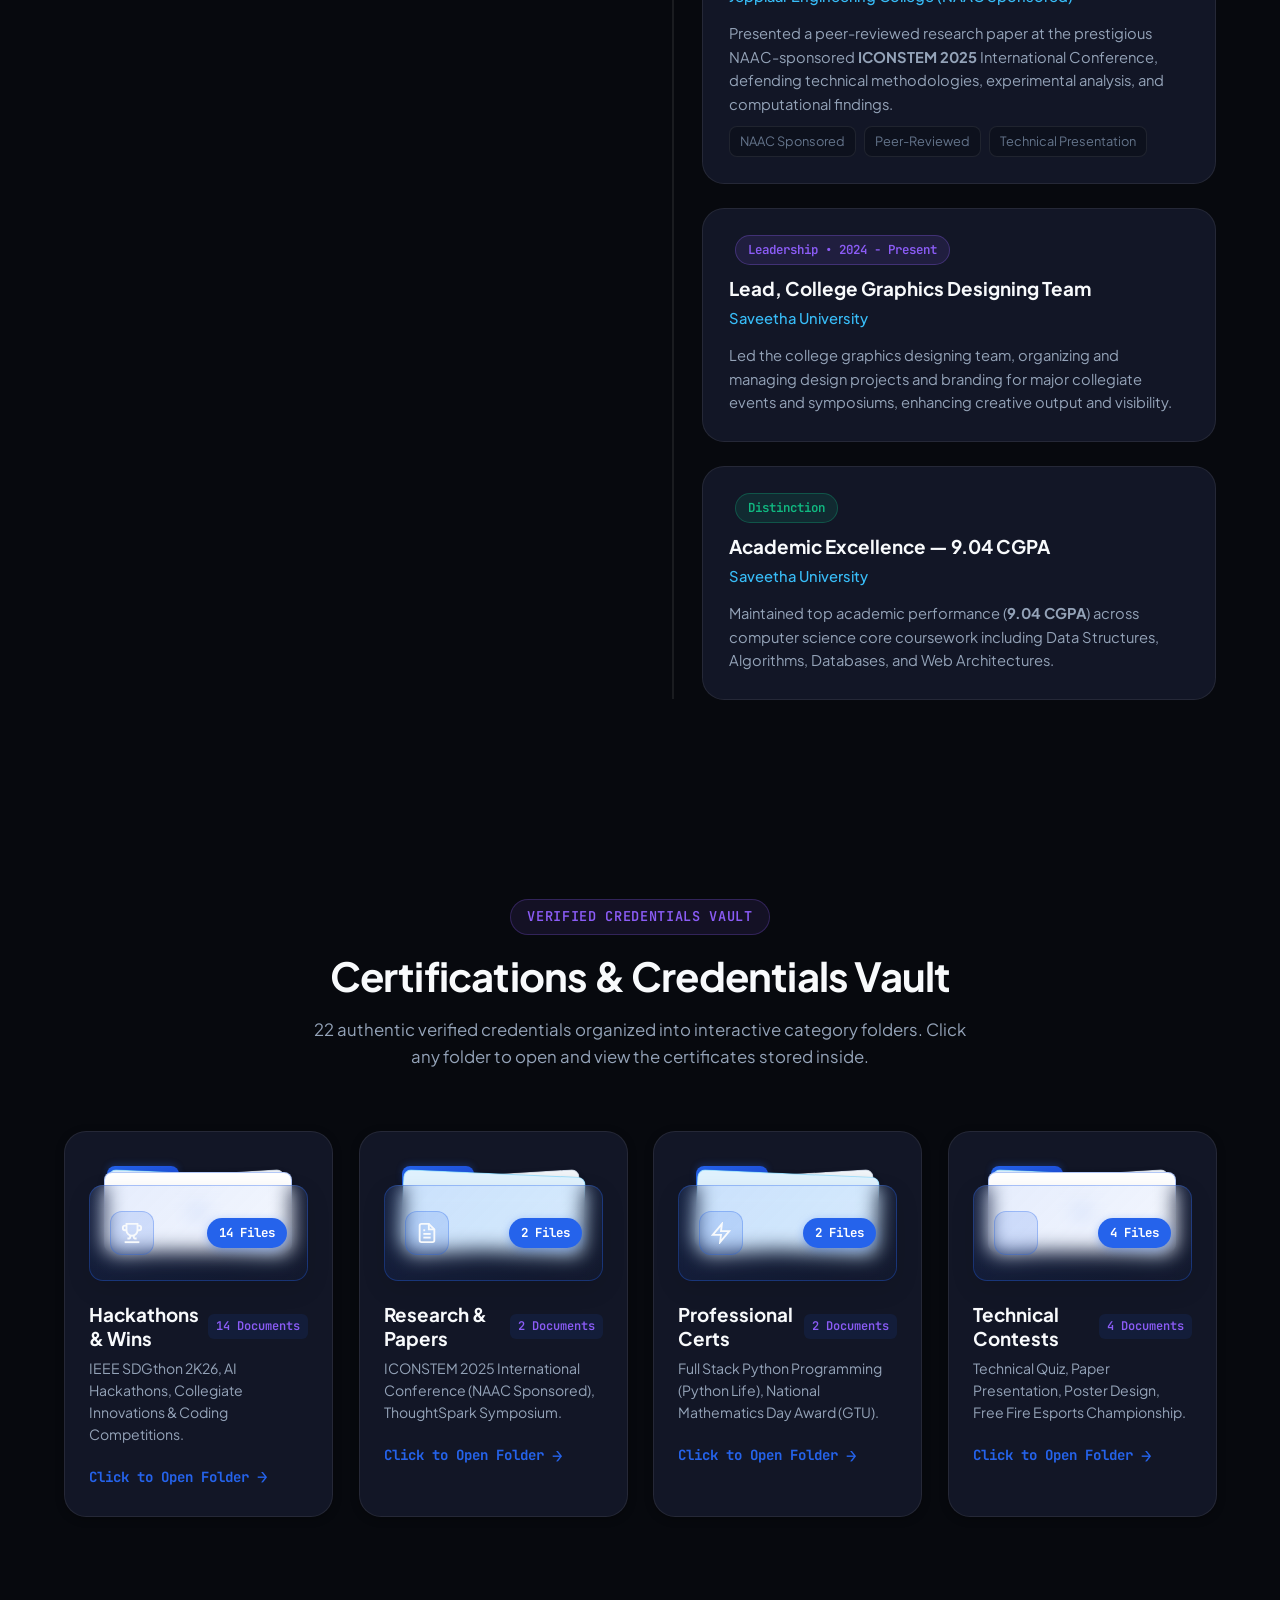
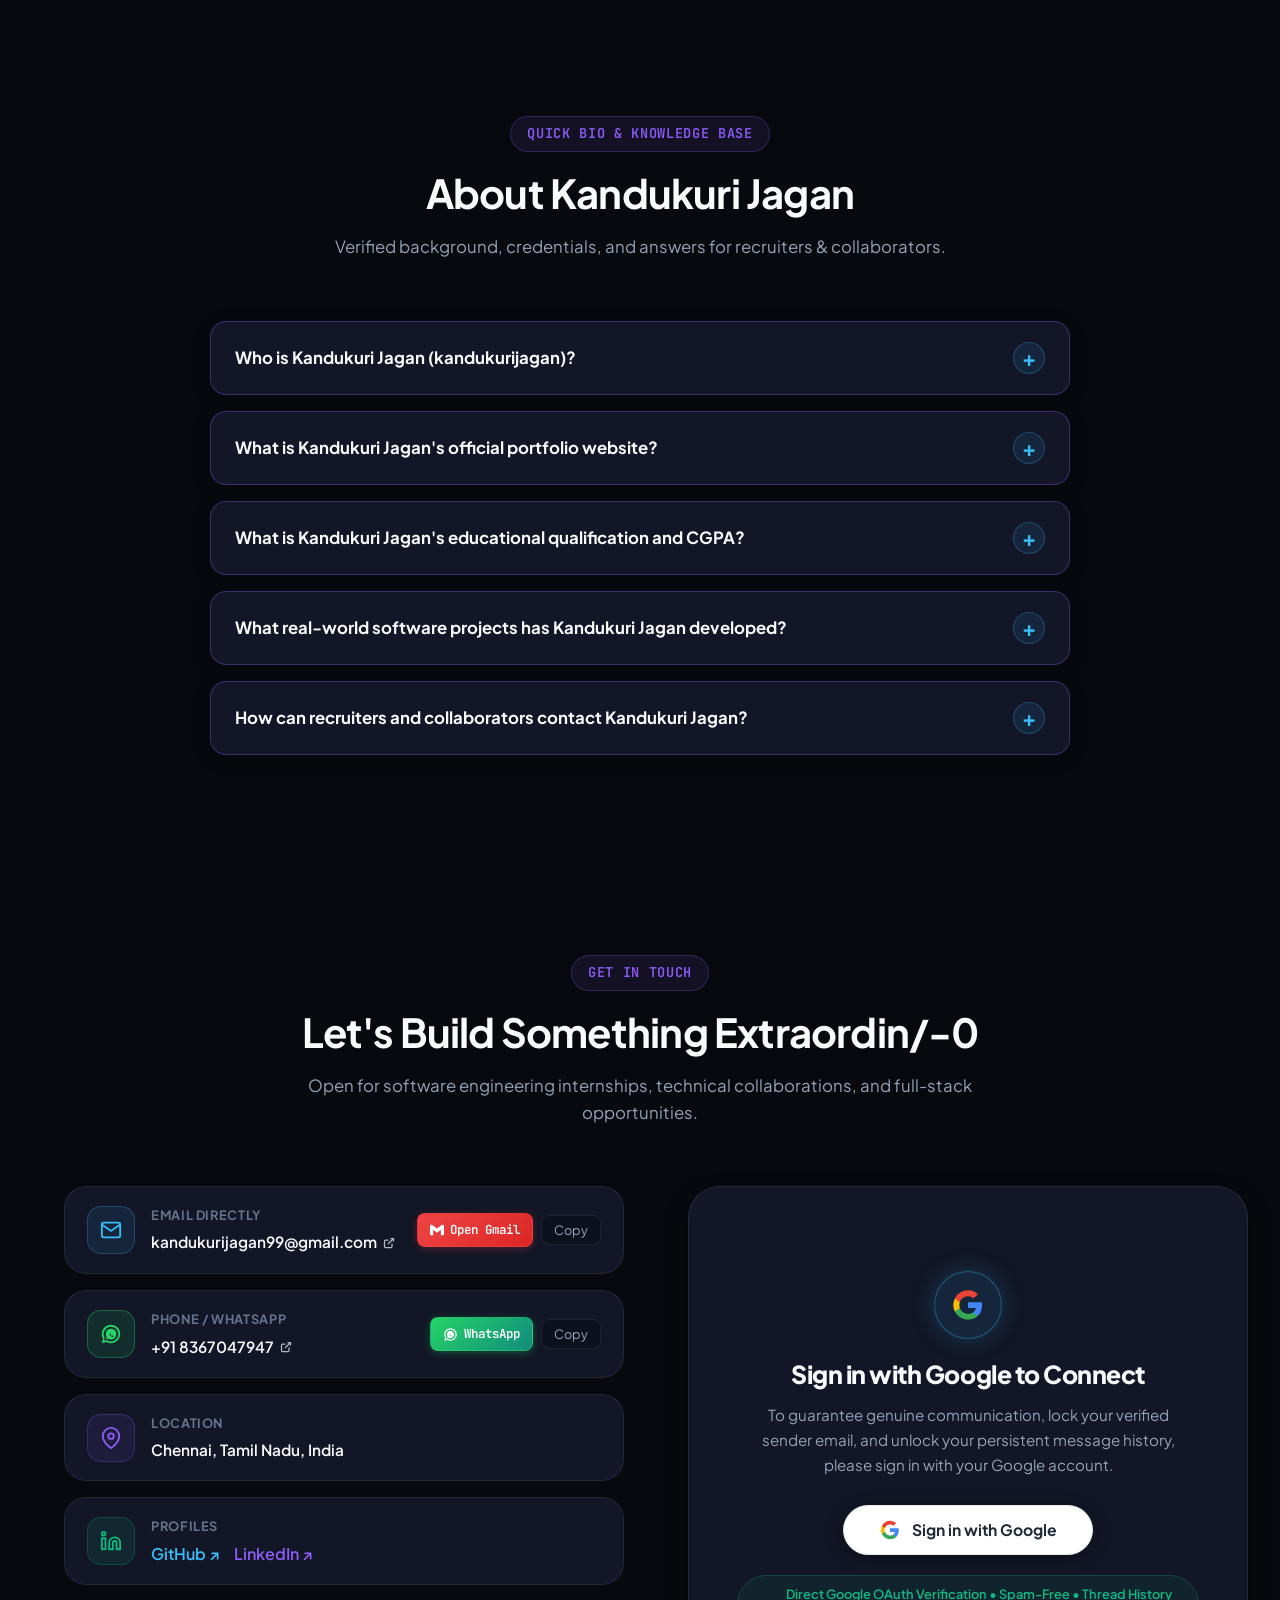
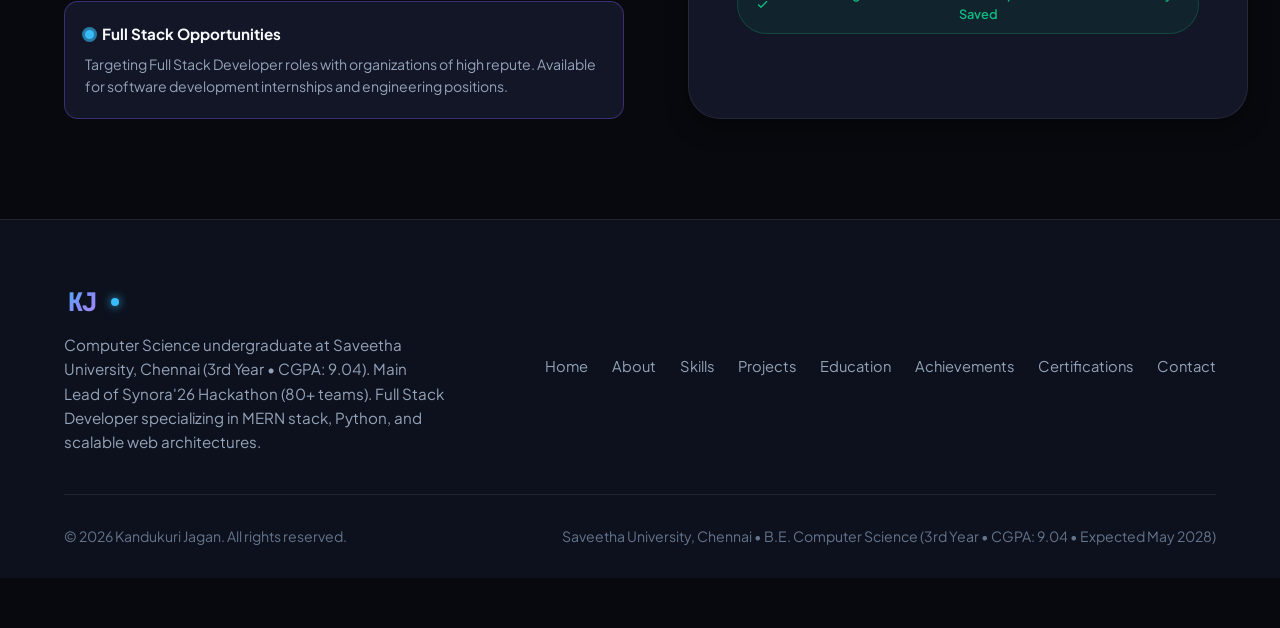
==== commit bb903278: "fix(admin): resolve isAdmin scope reference error, add comprehensive delete persistence and bump scr" ====
--- a/index.html
+++ b/index.html
@@ -2209,9 +2209,9 @@
   <script src="js/lab.js?v=7.8"></script>
   <!-- Supabase Real-Time Database Client (Hybrid with Google Apps Script) -->
   <script src="https://cdn.jsdelivr.net/npm/@supabase/supabase-js@2"></script>
-  <script src="js/supabase-client.js?v=8.0"></script>
-  <script src="js/contact-auth.js?v=8.0"></script>
-  <script src="js/contact.js?v=8.0"></script>
-  <script src="js/main.js?v=8.0"></script>
+  <script src="js/supabase-client.js?v=8.5"></script>
+  <script src="js/contact-auth.js?v=8.5"></script>
+  <script src="js/contact.js?v=8.5"></script>
+  <script src="js/main.js?v=8.5"></script>
 </body>
 </html>
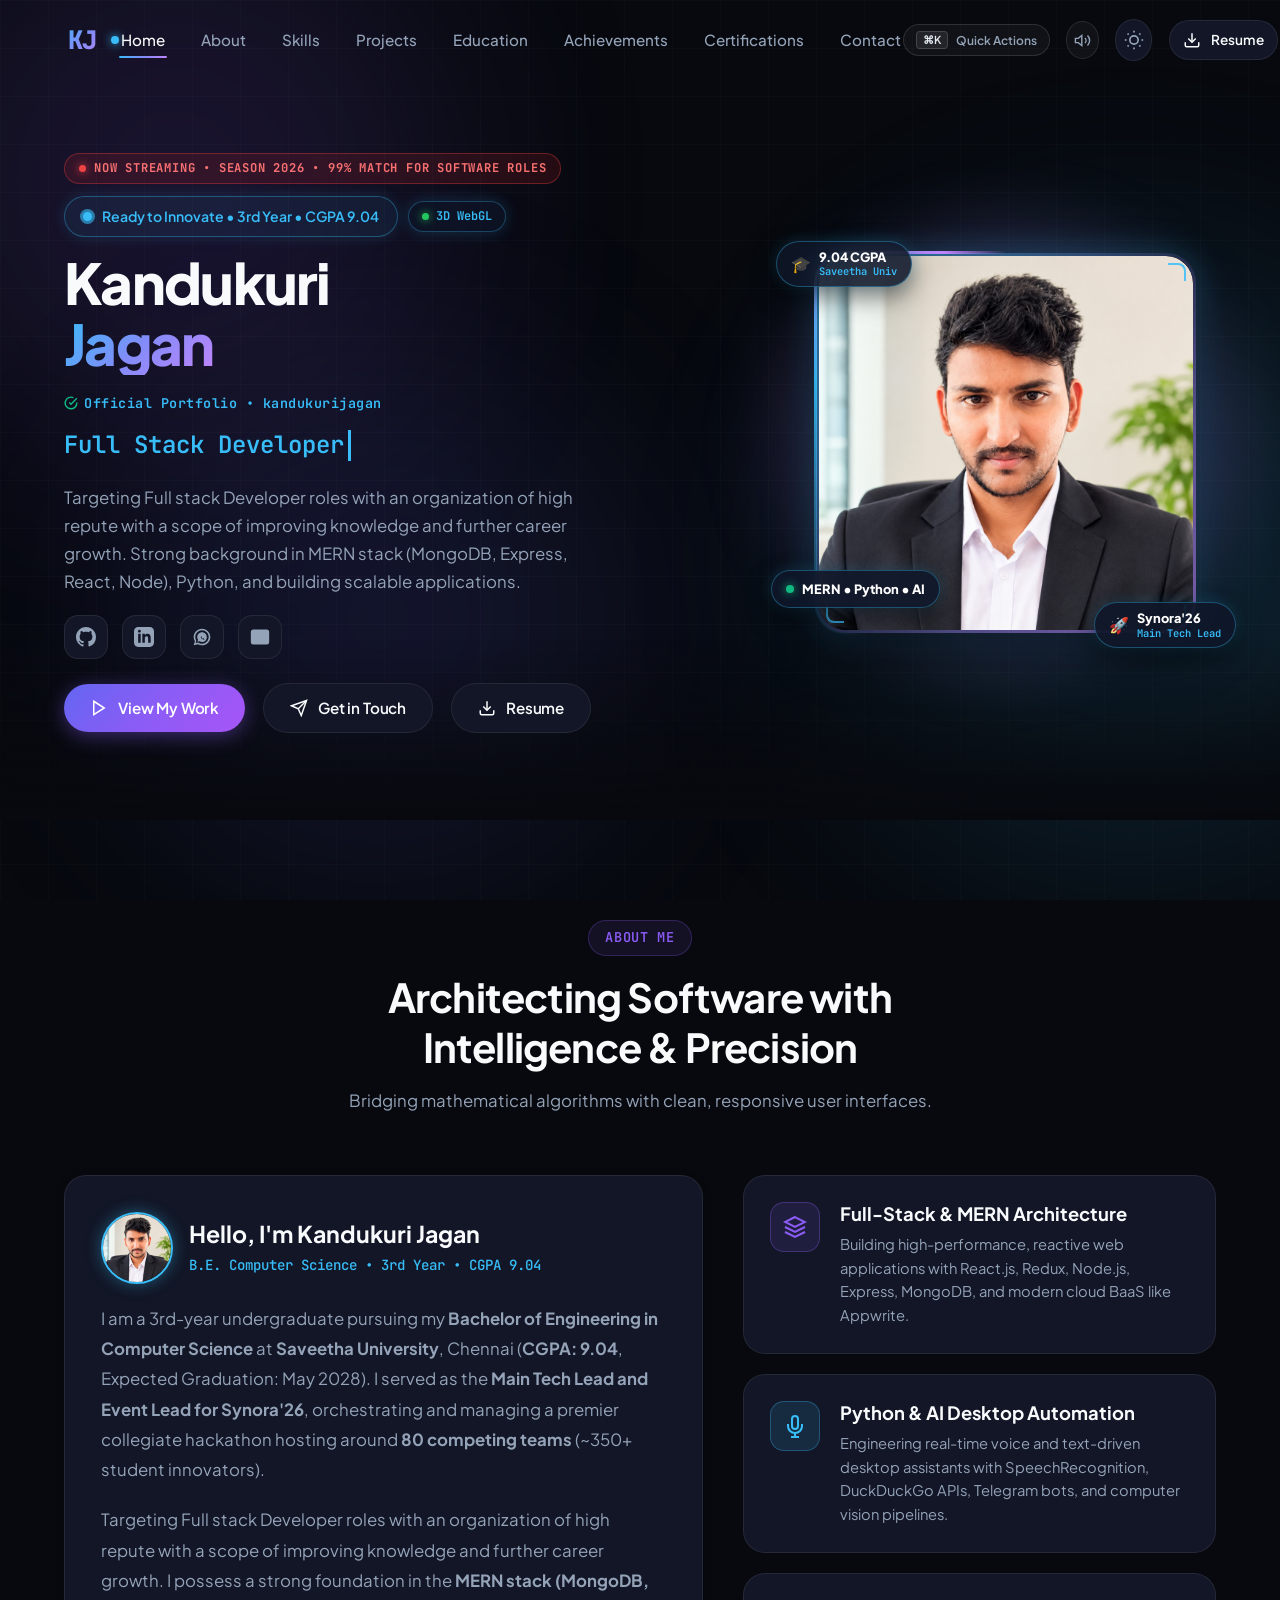
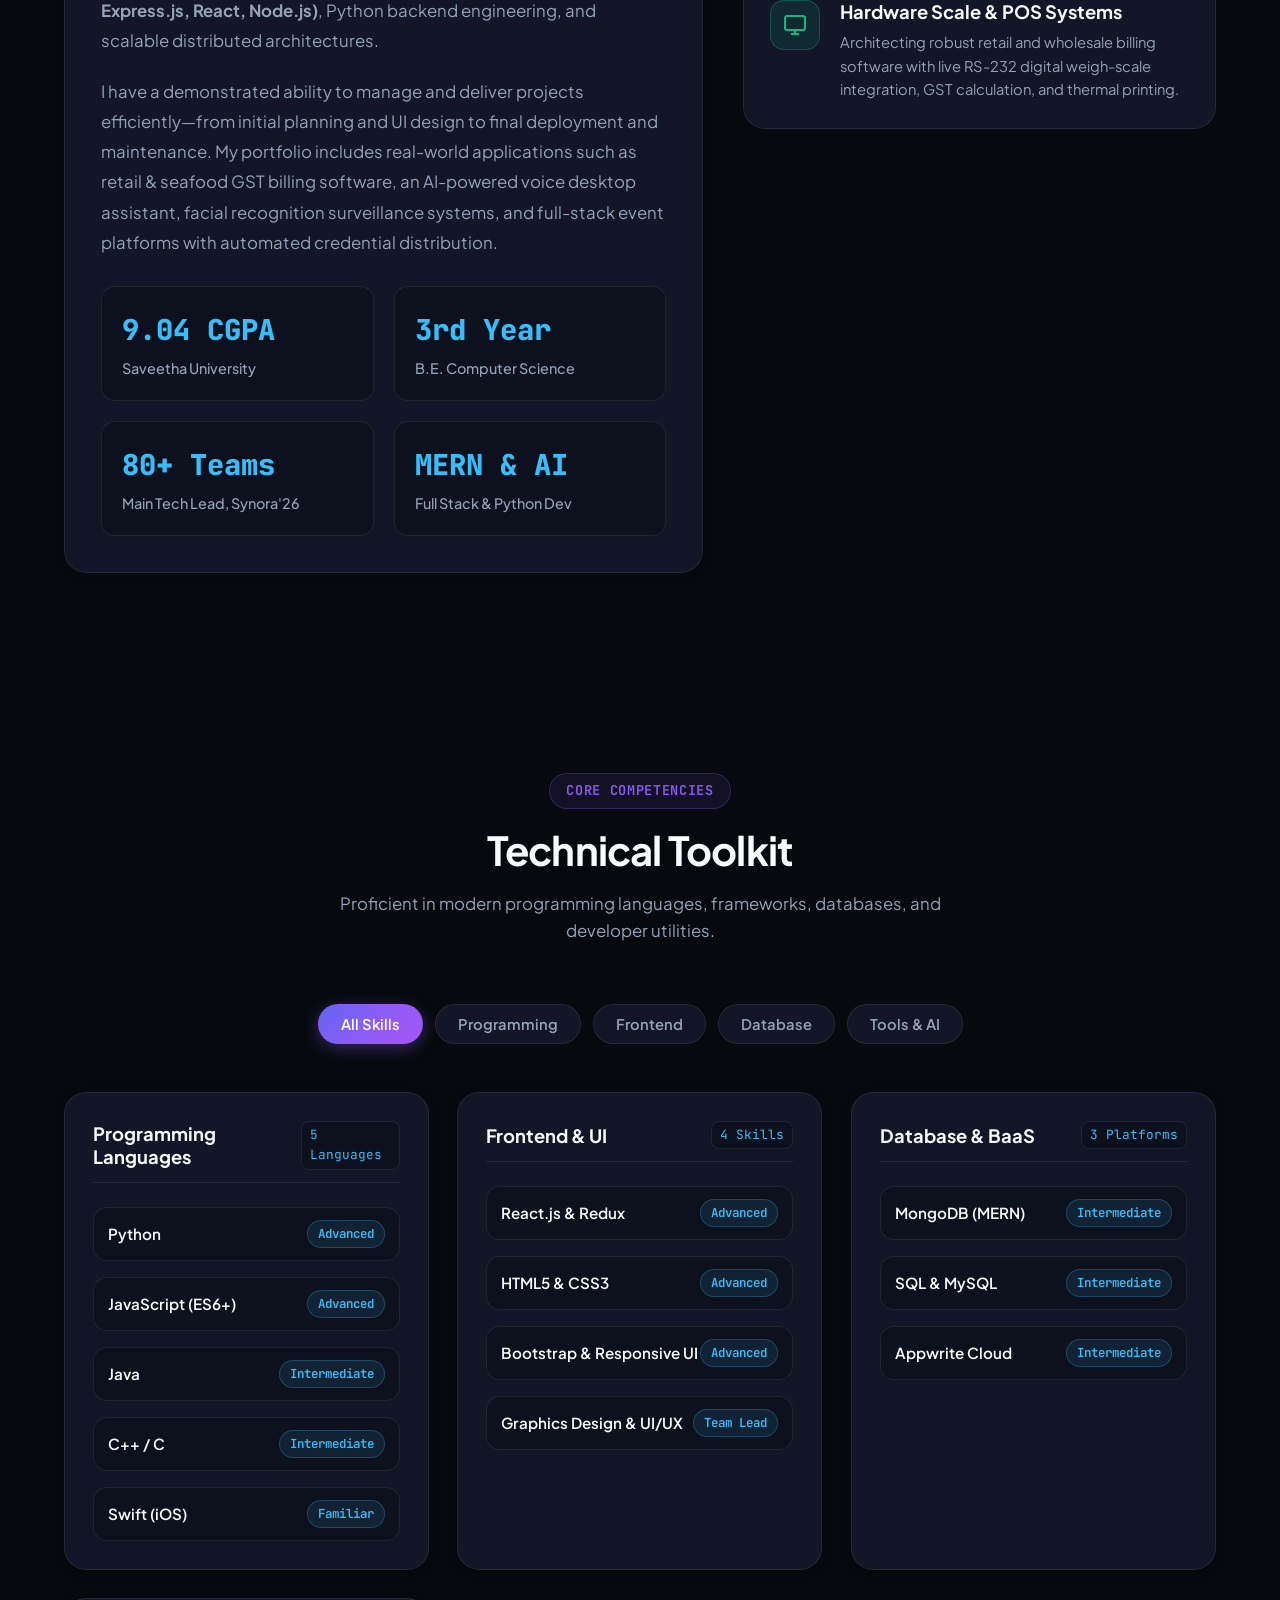
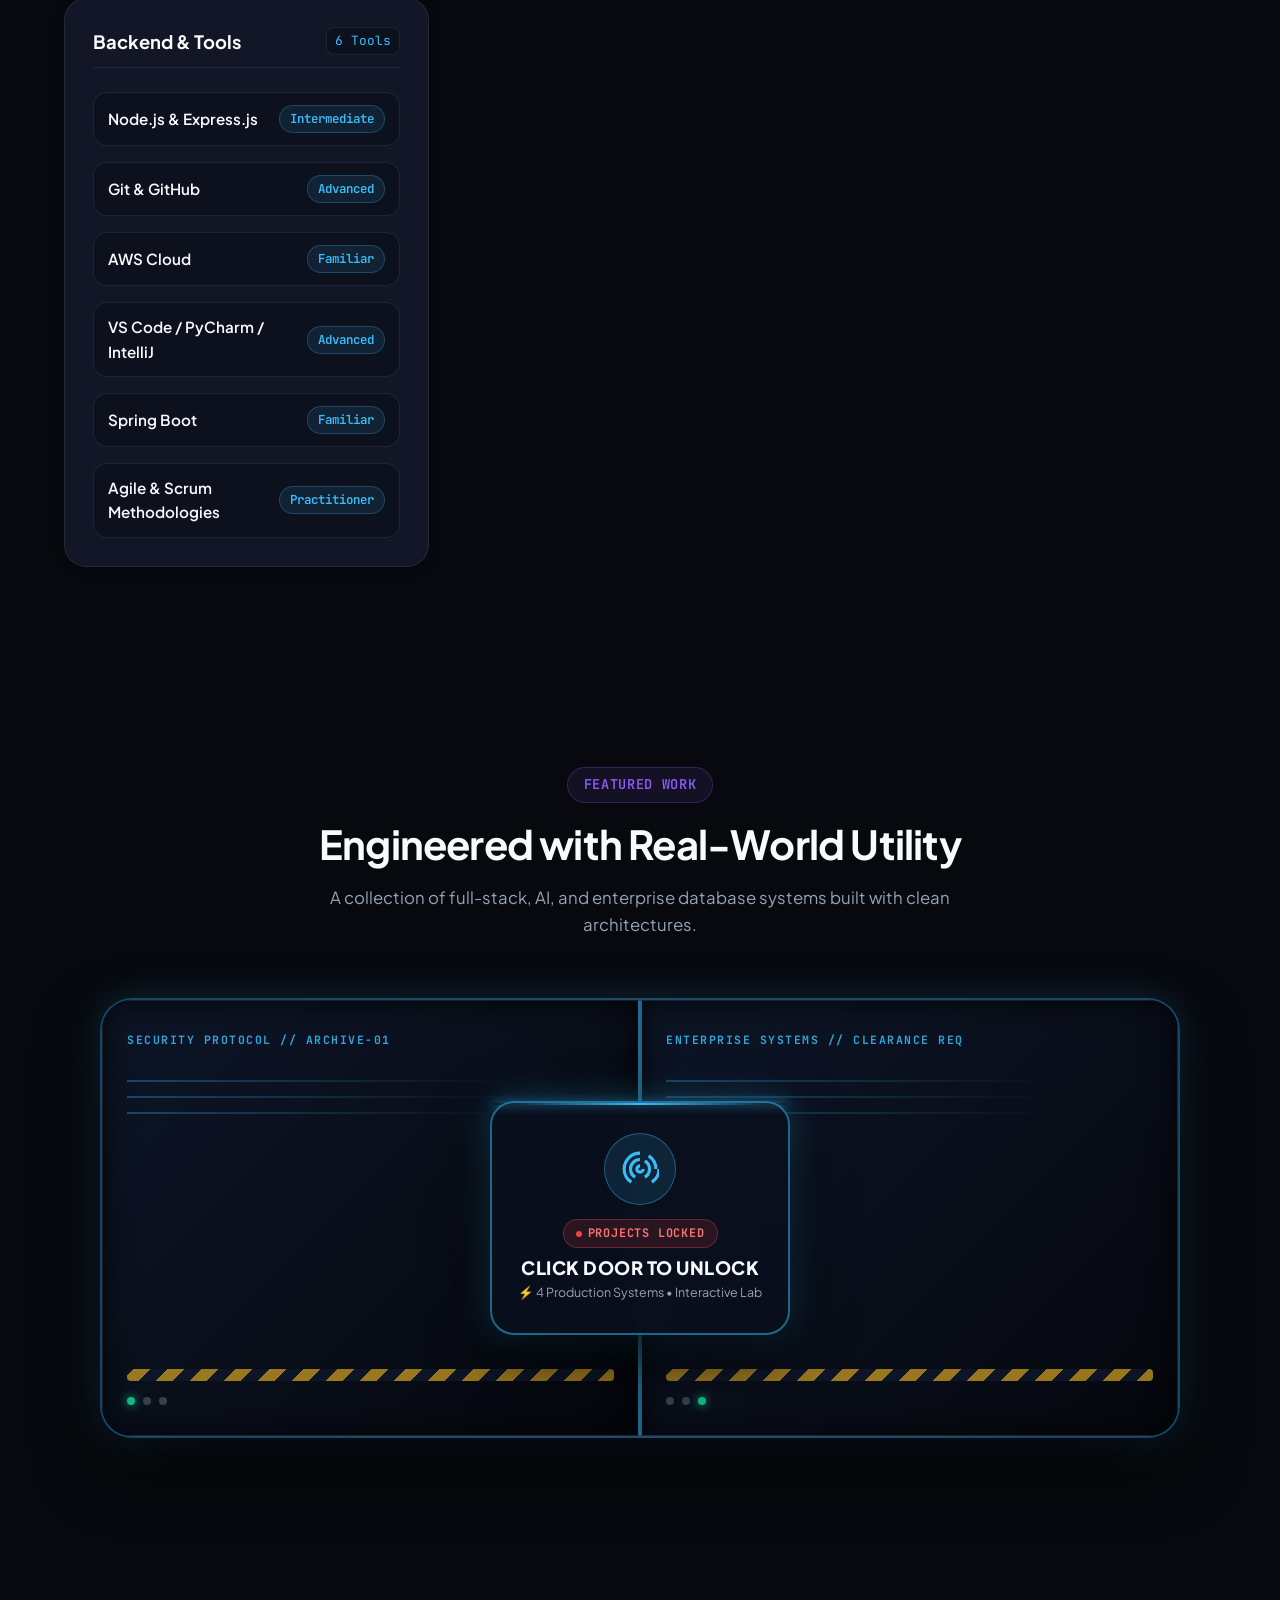
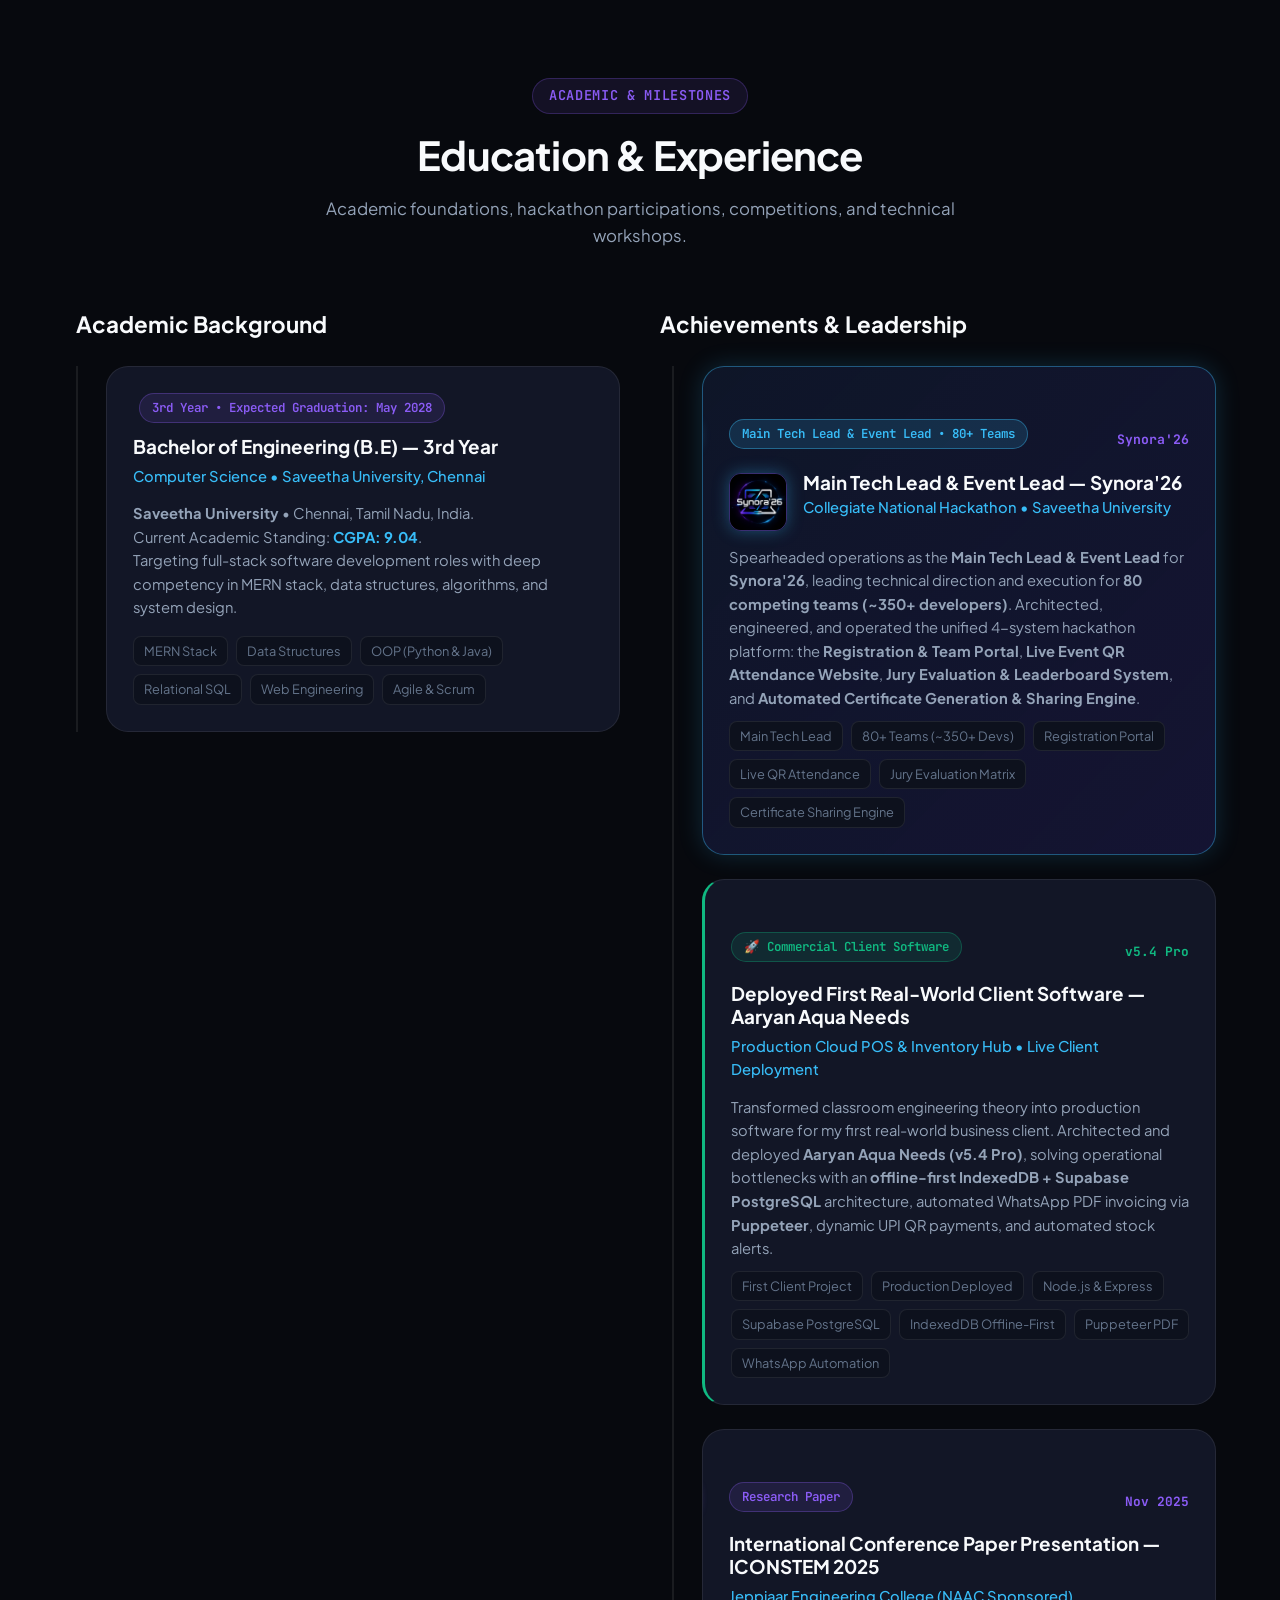
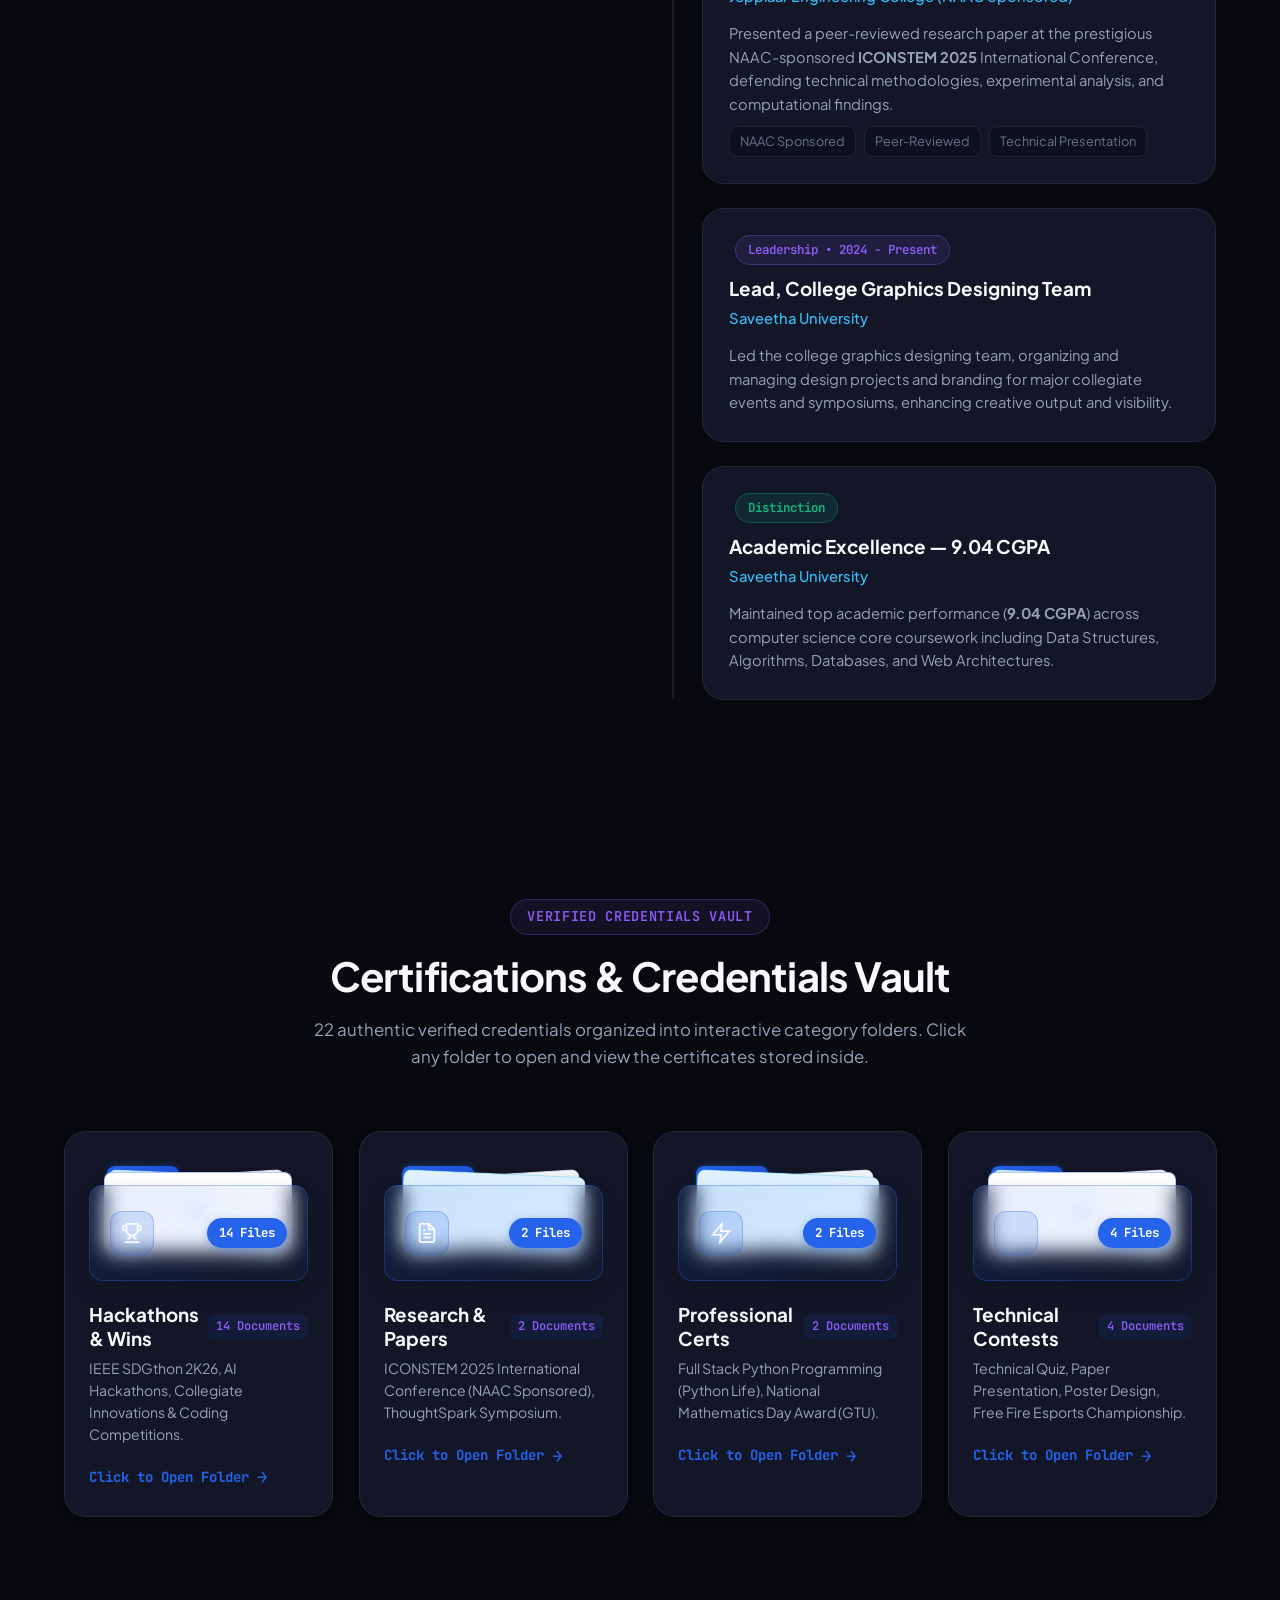
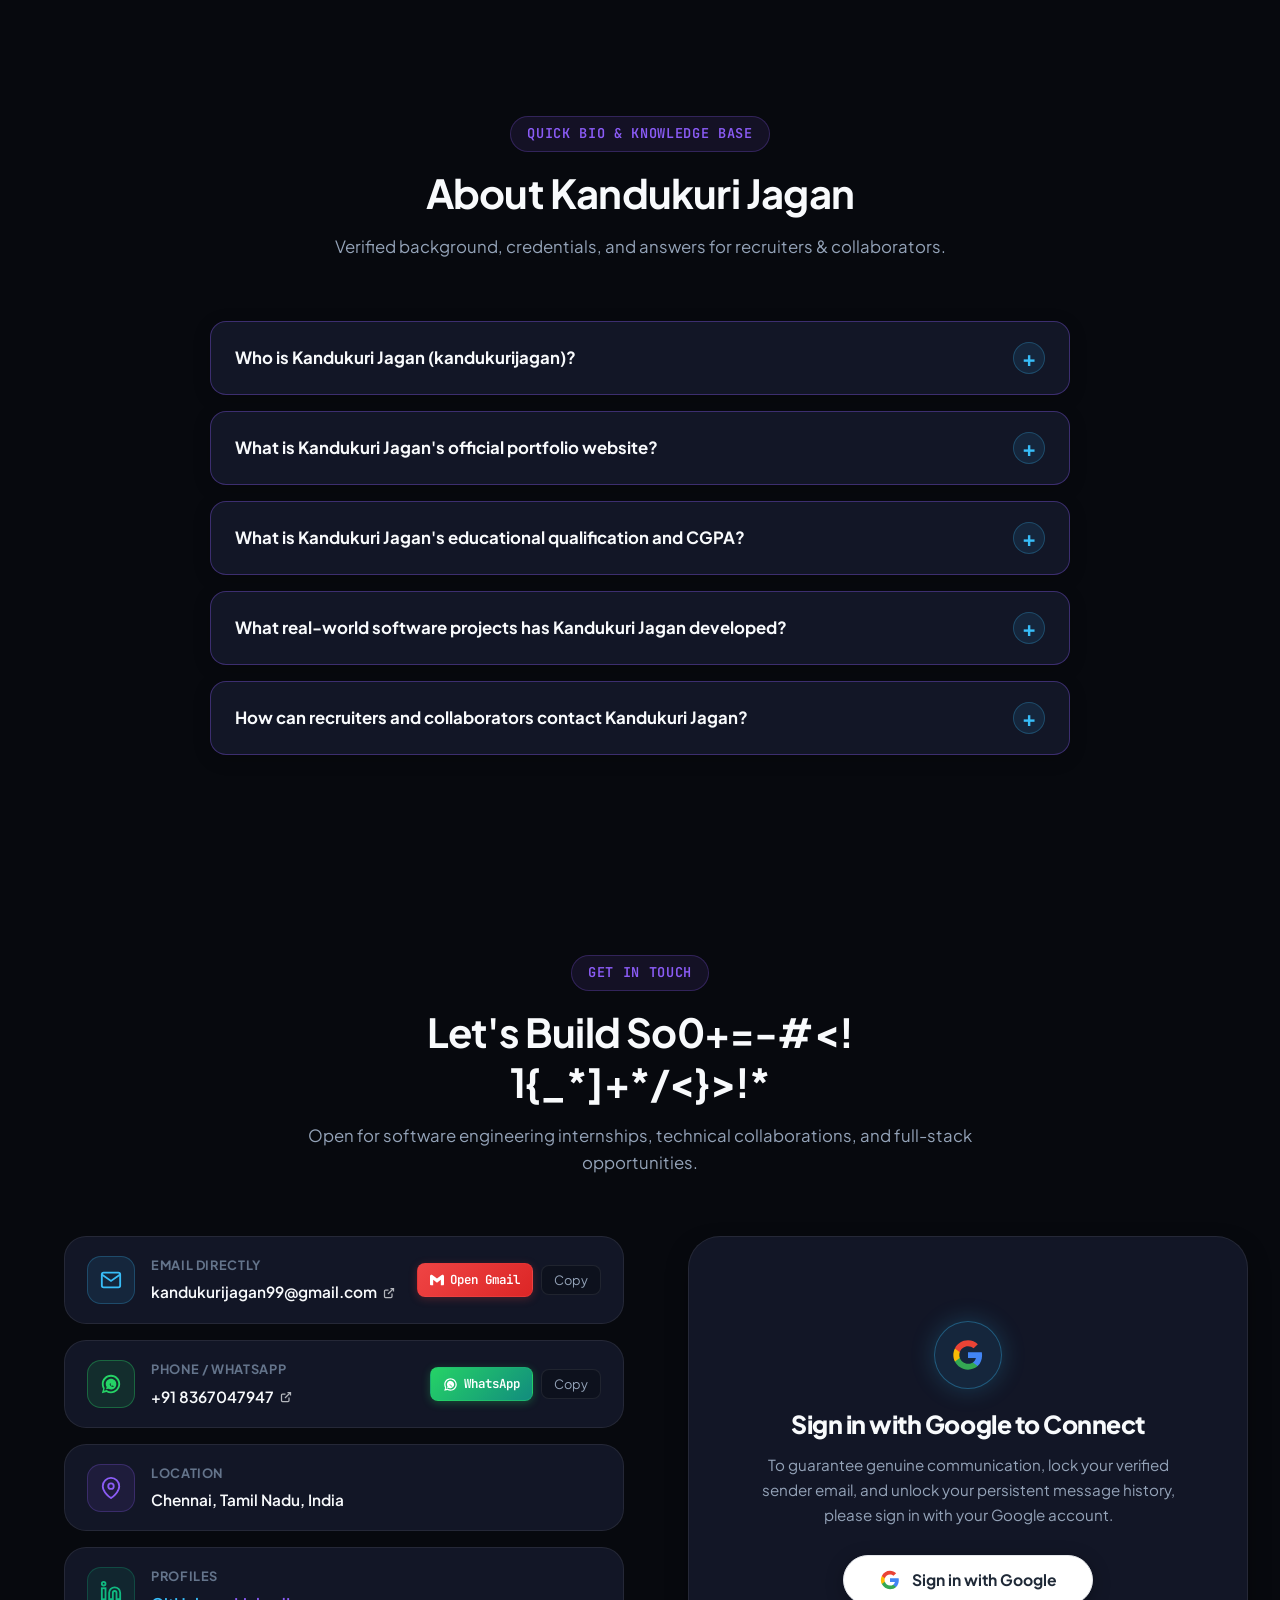
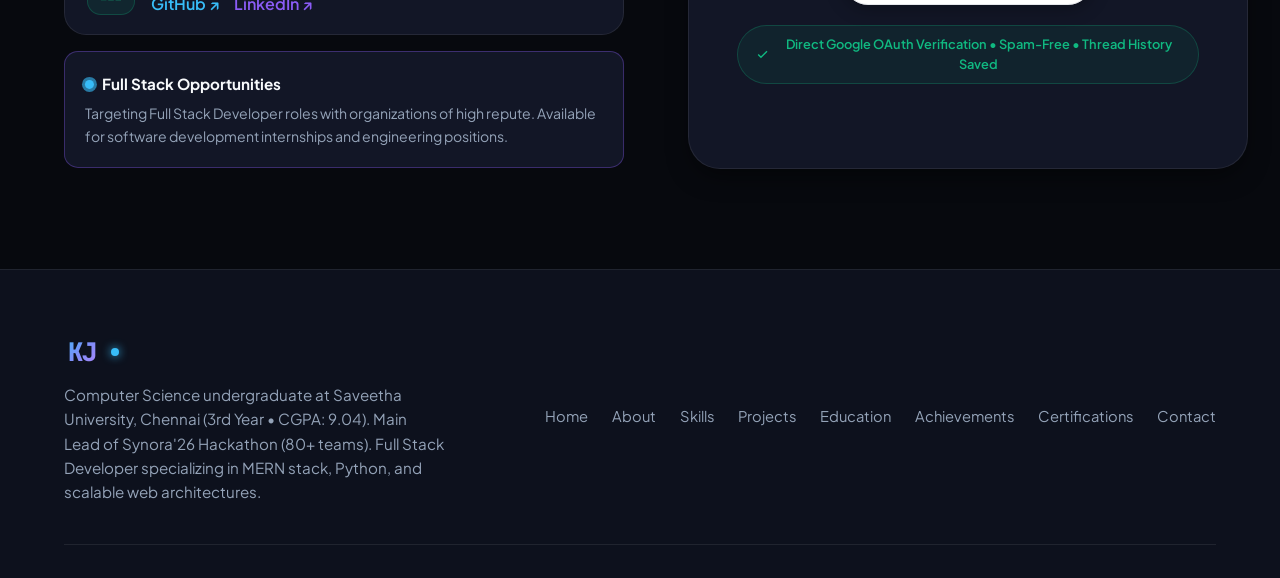
==== commit 105b9697: "feat(security & ux): implement anti-bot server handshake defense, rate limiting, Command Palette (Ct" ====
--- a/index.html
+++ b/index.html
@@ -383,7 +383,21 @@
 
       <!-- Header Right Controls -->
       <div class="header-actions">
-                <!-- Theme Switcher Button -->
+        <!-- Command Palette Trigger (Ctrl+K / ⌘K) -->
+        <button type="button" class="cmd-k-trigger" id="cmd-k-trigger" title="Open Command Palette (Ctrl+K or ⌘K)" aria-label="Open Command Palette">
+          <span class="cmd-k-badge">⌘K</span>
+          <span class="cmd-k-text">Quick Actions</span>
+        </button>
+
+        <!-- Procedural Web Audio FX Toggle -->
+        <button type="button" class="audio-toggle-btn" id="audio-toggle-btn" aria-label="Toggle Web Audio FX" title="Turn Sound FX On/Off">
+          <svg width="17" height="17" viewBox="0 0 24 24" fill="none" stroke="currentColor" stroke-width="2">
+            <polygon points="11 5 6 9 2 9 2 15 6 15 11 19 11 5"></polygon>
+            <path d="M19.07 4.93a10 10 0 0 1 0 14.14M15.54 8.46a5 5 0 0 1 0 7.07"></path>
+          </svg>
+        </button>
+
+        <!-- Theme Switcher Button -->
         <button type="button" class="theme-toggle-btn" aria-label="Toggle dark/light theme" title="Toggle theme">
           <!-- Sun Icon (Dark Mode Active) -->
           <svg class="theme-icon-sun" viewBox="0 0 24 24">
@@ -1924,6 +1938,10 @@
 
             <!-- Connected to Google Apps Script webhook -->
             <form id="portfolio-contact-form" class="contact-form" action="https://script.google.com/macros/s/AKfycbxb2uoJsZRDcn4kB8_aNXXV9BfwZhdBIJWjMpn9JeNANWMclM6icL-bukdR4IwYq_ds/exec" method="POST" novalidate>
+              <!-- Anti-Bot Honeypot Trap (Automated tools auto-fill this and get blocked) -->
+              <div style="display:none !important; position:absolute; left:-9999px;" aria-hidden="true">
+                <input type="text" name="hp_trap" id="hp_trap" tabindex="-1" autocomplete="off">
+              </div>
               <div class="form-group-row">
                 <div class="form-group">
                   <label for="contact-name" class="form-label">Your Name *</label>
@@ -2213,5 +2231,7 @@
   <script src="js/contact-auth.js?v=8.5"></script>
   <script src="js/contact.js?v=8.5"></script>
   <script src="js/main.js?v=8.5"></script>
+  <!-- Advanced Interaction Suite: Command Palette (Ctrl+K), Web Audio FX & 3D Shimmer -->
+  <script src="js/advanced-suite.js?v=9.0"></script>
 </body>
 </html>
--- a/css/animations.css
+++ b/css/animations.css
@@ -562,3 +562,318 @@
     transform: none !important;
   }
 }
+
+/* ==========================================================================
+   ADVANCED SUITE: COMMAND PALETTE, HOLOGRAPHIC TILT & AUDIO FX
+   ========================================================================== */
+
+/* 1. Command Palette Trigger Button in Navbar */
+.cmd-k-trigger {
+  display: inline-flex;
+  align-items: center;
+  gap: 8px;
+  background: rgba(255, 255, 255, 0.04);
+  border: 1px solid rgba(255, 255, 255, 0.12);
+  color: #94a3b8;
+  padding: 6px 12px;
+  border-radius: 999px;
+  font-size: 12px;
+  font-weight: 600;
+  cursor: pointer;
+  white-space: nowrap;
+  transition: all 0.25s cubic-bezier(0.16, 1, 0.3, 1);
+}
+
+.cmd-k-trigger:hover {
+  background: rgba(56, 189, 248, 0.12);
+  border-color: rgba(56, 189, 248, 0.4);
+  color: #38bdf8;
+  transform: translateY(-1px);
+}
+
+@media (max-width: 640px) {
+  .cmd-k-trigger .cmd-k-text {
+    display: none;
+  }
+  .cmd-k-trigger {
+    padding: 6px 10px;
+  }
+}
+
+.cmd-k-badge {
+  background: rgba(255, 255, 255, 0.08);
+  border: 1px solid rgba(255, 255, 255, 0.15);
+  padding: 1px 6px;
+  border-radius: 4px;
+  font-family: inherit;
+  font-size: 11px;
+  color: #e2e8f0;
+}
+
+/* 2. Web Audio Toggle Button */
+.audio-toggle-btn {
+  display: inline-flex;
+  align-items: center;
+  justify-content: center;
+  width: 38px;
+  height: 38px;
+  border-radius: 50%;
+  background: rgba(255, 255, 255, 0.04);
+  border: 1px solid rgba(255, 255, 255, 0.1);
+  color: #94a3b8;
+  cursor: pointer;
+  transition: all 0.25s ease;
+}
+
+.audio-toggle-btn:hover {
+  background: rgba(56, 189, 248, 0.12);
+  border-color: rgba(56, 189, 248, 0.4);
+  color: #38bdf8;
+  transform: translateY(-1px);
+}
+
+.audio-toggle-btn.active {
+  color: #38bdf8;
+  border-color: rgba(56, 189, 248, 0.5);
+  box-shadow: 0 0 14px rgba(56, 189, 248, 0.3);
+}
+
+/* 3. Command Palette Modal Overlay */
+.cmd-palette-overlay {
+  position: fixed;
+  inset: 0;
+  background: rgba(7, 9, 14, 0.75);
+  backdrop-filter: blur(16px);
+  -webkit-backdrop-filter: blur(16px);
+  z-index: 10000;
+  display: flex;
+  align-items: flex-start;
+  justify-content: center;
+  padding: 80px 20px 20px;
+  opacity: 0;
+  visibility: hidden;
+  transition: all 0.25s cubic-bezier(0.16, 1, 0.3, 1);
+}
+
+.cmd-palette-overlay.open {
+  opacity: 1;
+  visibility: visible;
+}
+
+.cmd-palette-container {
+  width: 100%;
+  max-width: 620px;
+  background: rgba(13, 18, 30, 0.95);
+  border: 1px solid rgba(56, 189, 248, 0.25);
+  box-shadow: 0 25px 60px rgba(0, 0, 0, 0.65), 0 0 30px rgba(56, 189, 248, 0.15);
+  border-radius: 16px;
+  overflow: hidden;
+  transform: scale(0.95) translateY(-10px);
+  transition: transform 0.25s cubic-bezier(0.16, 1, 0.3, 1);
+  display: flex;
+  flex-direction: column;
+}
+
+.cmd-palette-overlay.open .cmd-palette-container {
+  transform: scale(1) translateY(0);
+}
+
+.cmd-palette-header {
+  display: flex;
+  align-items: center;
+  gap: 12px;
+  padding: 16px 20px;
+  border-bottom: 1px solid rgba(255, 255, 255, 0.08);
+}
+
+.cmd-palette-search-icon {
+  width: 20px;
+  height: 20px;
+  color: #38bdf8;
+  flex-shrink: 0;
+}
+
+.cmd-palette-input {
+  flex: 1;
+  background: transparent;
+  border: none;
+  outline: none;
+  color: #ffffff;
+  font-size: 15px;
+  font-family: inherit;
+}
+
+.cmd-palette-input::placeholder {
+  color: #64748b;
+}
+
+.cmd-esc-badge {
+  background: rgba(255, 255, 255, 0.08);
+  border: 1px solid rgba(255, 255, 255, 0.15);
+  color: #94a3b8;
+  padding: 2px 7px;
+  border-radius: 4px;
+  font-size: 11px;
+}
+
+.cmd-palette-results {
+  max-height: 380px;
+  overflow-y: auto;
+  padding: 10px 0;
+}
+
+.cmd-category-header {
+  font-size: 11px;
+  text-transform: uppercase;
+  letter-spacing: 1px;
+  color: #64748b;
+  font-weight: 700;
+  padding: 10px 20px 4px;
+}
+
+.cmd-item {
+  display: flex;
+  align-items: center;
+  gap: 14px;
+  padding: 11px 20px;
+  cursor: pointer;
+  color: #cbd5e1;
+  font-size: 14px;
+  transition: all 0.15s ease;
+}
+
+.cmd-item:hover,
+.cmd-item.selected {
+  background: rgba(56, 189, 248, 0.12);
+  color: #38bdf8;
+}
+
+.cmd-item-icon {
+  font-size: 16px;
+  width: 22px;
+  text-align: center;
+  flex-shrink: 0;
+}
+
+.cmd-item-label {
+  flex: 1;
+  font-weight: 500;
+}
+
+.cmd-item-action-hint {
+  color: #64748b;
+  font-size: 13px;
+  opacity: 0;
+  transition: opacity 0.15s ease;
+}
+
+.cmd-item:hover .cmd-item-action-hint,
+.cmd-item.selected .cmd-item-action-hint {
+  opacity: 1;
+  color: #38bdf8;
+}
+
+.cmd-palette-footer {
+  display: flex;
+  align-items: center;
+  justify-content: space-between;
+  padding: 12px 20px;
+  background: rgba(7, 9, 14, 0.5);
+  border-top: 1px solid rgba(255, 255, 255, 0.06);
+  font-size: 12px;
+  color: #64748b;
+}
+
+.cmd-footer-hints {
+  display: flex;
+  align-items: center;
+  gap: 14px;
+}
+
+.cmd-footer-hints kbd {
+  background: rgba(255, 255, 255, 0.08);
+  border: 1px solid rgba(255, 255, 255, 0.12);
+  padding: 1px 5px;
+  border-radius: 3px;
+  font-size: 10px;
+  color: #94a3b8;
+}
+
+.cmd-empty-state {
+  text-align: center;
+  padding: 36px 20px;
+  color: #94a3b8;
+}
+
+.cmd-empty-sub {
+  font-size: 12px;
+  color: #64748b;
+  margin-top: 6px;
+  display: block;
+}
+
+/* 4. Holographic Specular Shine Overlay */
+.holo-specular-shine {
+  position: absolute;
+  inset: 0;
+  pointer-events: none;
+  border-radius: inherit;
+  background: radial-gradient(
+    circle at var(--holo-x, 50%) var(--holo-y, 50%),
+    rgba(255, 255, 255, 0.18) 0%,
+    rgba(56, 189, 248, 0.08) 25%,
+    transparent 60%
+  );
+  opacity: 0;
+  transition: opacity 0.3s ease;
+  z-index: 2;
+  mix-blend-mode: overlay;
+}
+
+.project-card:hover .holo-specular-shine,
+.cert-folder-card:hover .holo-specular-shine,
+.hero-photo-card:hover .holo-specular-shine {
+  opacity: 1;
+}
+
+/* 5. Cyber Matrix Canvas */
+.cyber-matrix-canvas {
+  position: fixed;
+  inset: 0;
+  width: 100vw;
+  height: 100vh;
+  z-index: 9998;
+  pointer-events: none;
+  opacity: 0.85;
+  display: none;
+}
+
+/* Light Theme Overrides for Command Palette */
+[data-theme="light"] .cmd-palette-container {
+  background: rgba(255, 255, 255, 0.98);
+  border-color: rgba(37, 99, 235, 0.25);
+  box-shadow: 0 25px 60px rgba(0, 0, 0, 0.15), 0 0 30px rgba(37, 99, 235, 0.1);
+}
+
+[data-theme="light"] .cmd-palette-header {
+  border-bottom-color: rgba(0, 0, 0, 0.08);
+}
+
+[data-theme="light"] .cmd-palette-input {
+  color: #0f172a;
+}
+
+[data-theme="light"] .cmd-item {
+  color: #334155;
+}
+
+[data-theme="light"] .cmd-item:hover,
+[data-theme="light"] .cmd-item.selected {
+  background: rgba(37, 99, 235, 0.08);
+  color: #2563eb;
+}
+
+[data-theme="light"] .cmd-palette-footer {
+  background: #f8fafc;
+  border-top-color: rgba(0, 0, 0, 0.06);
+}
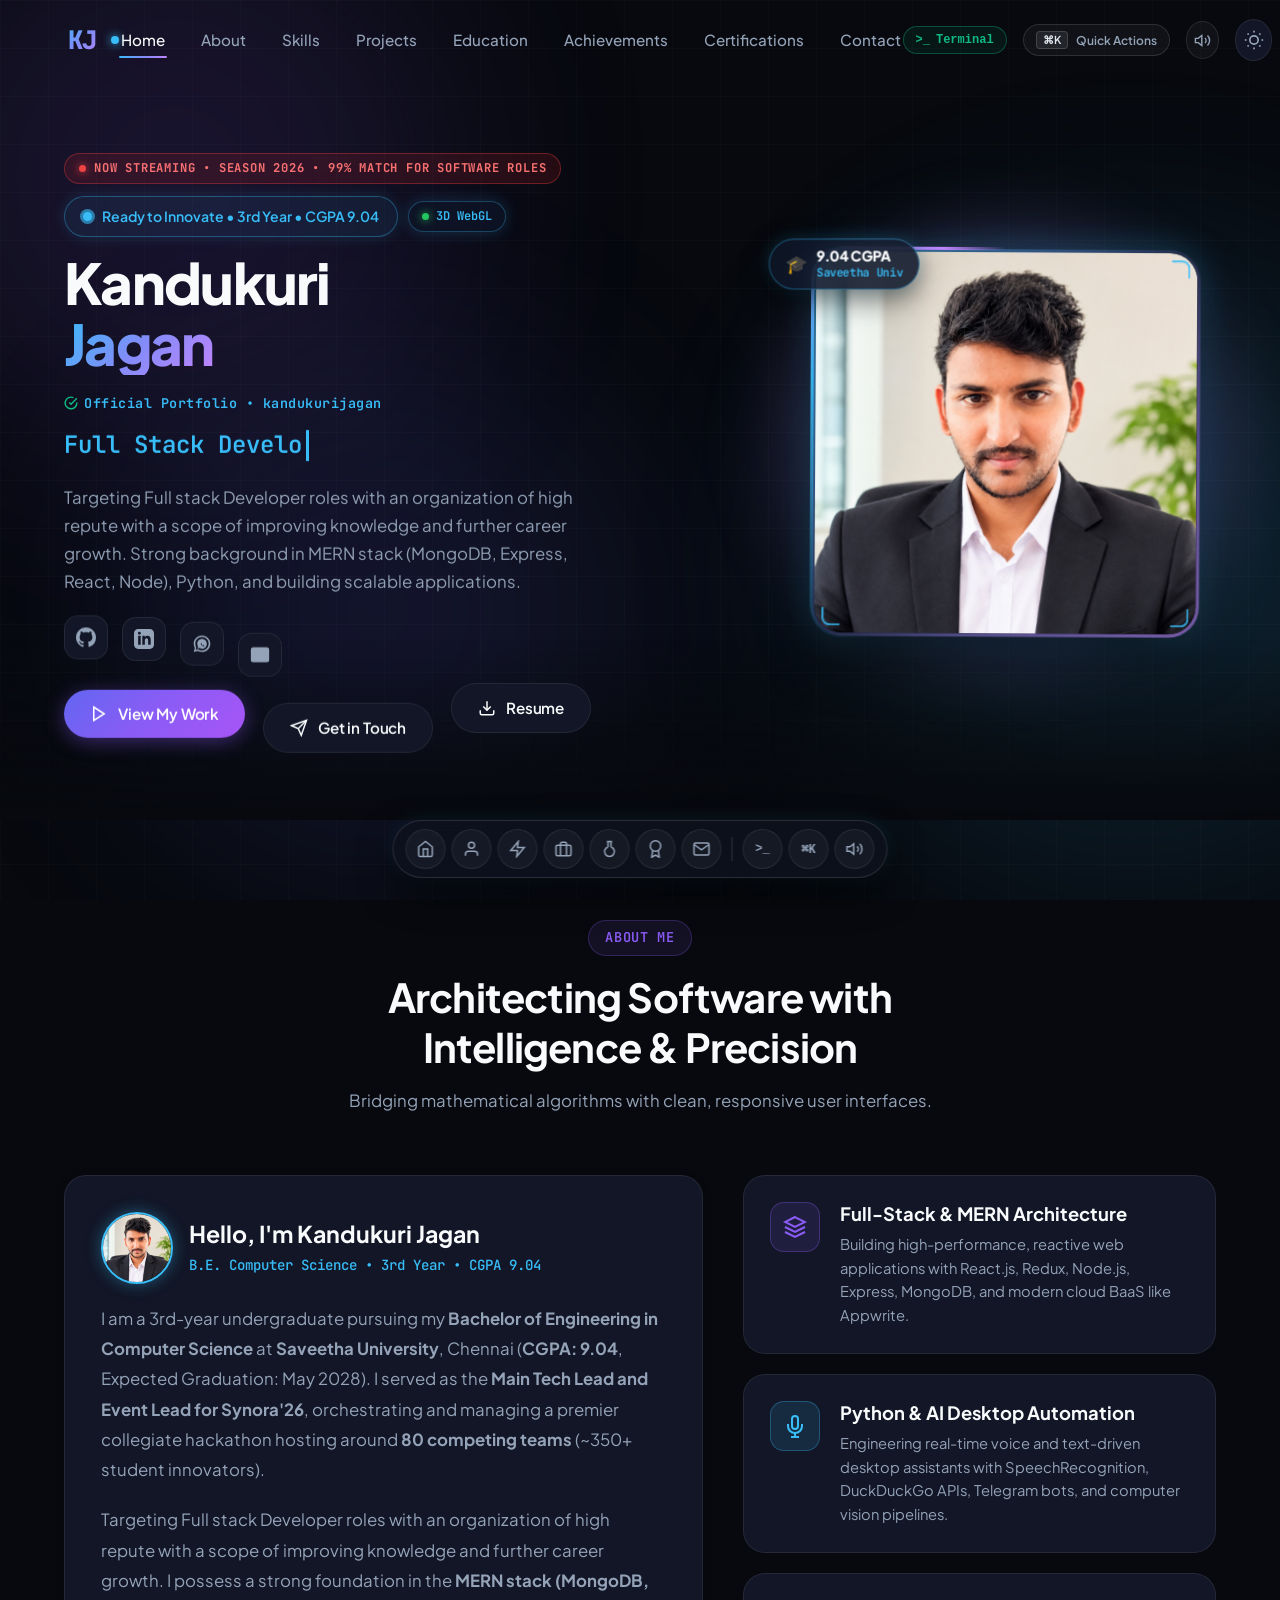
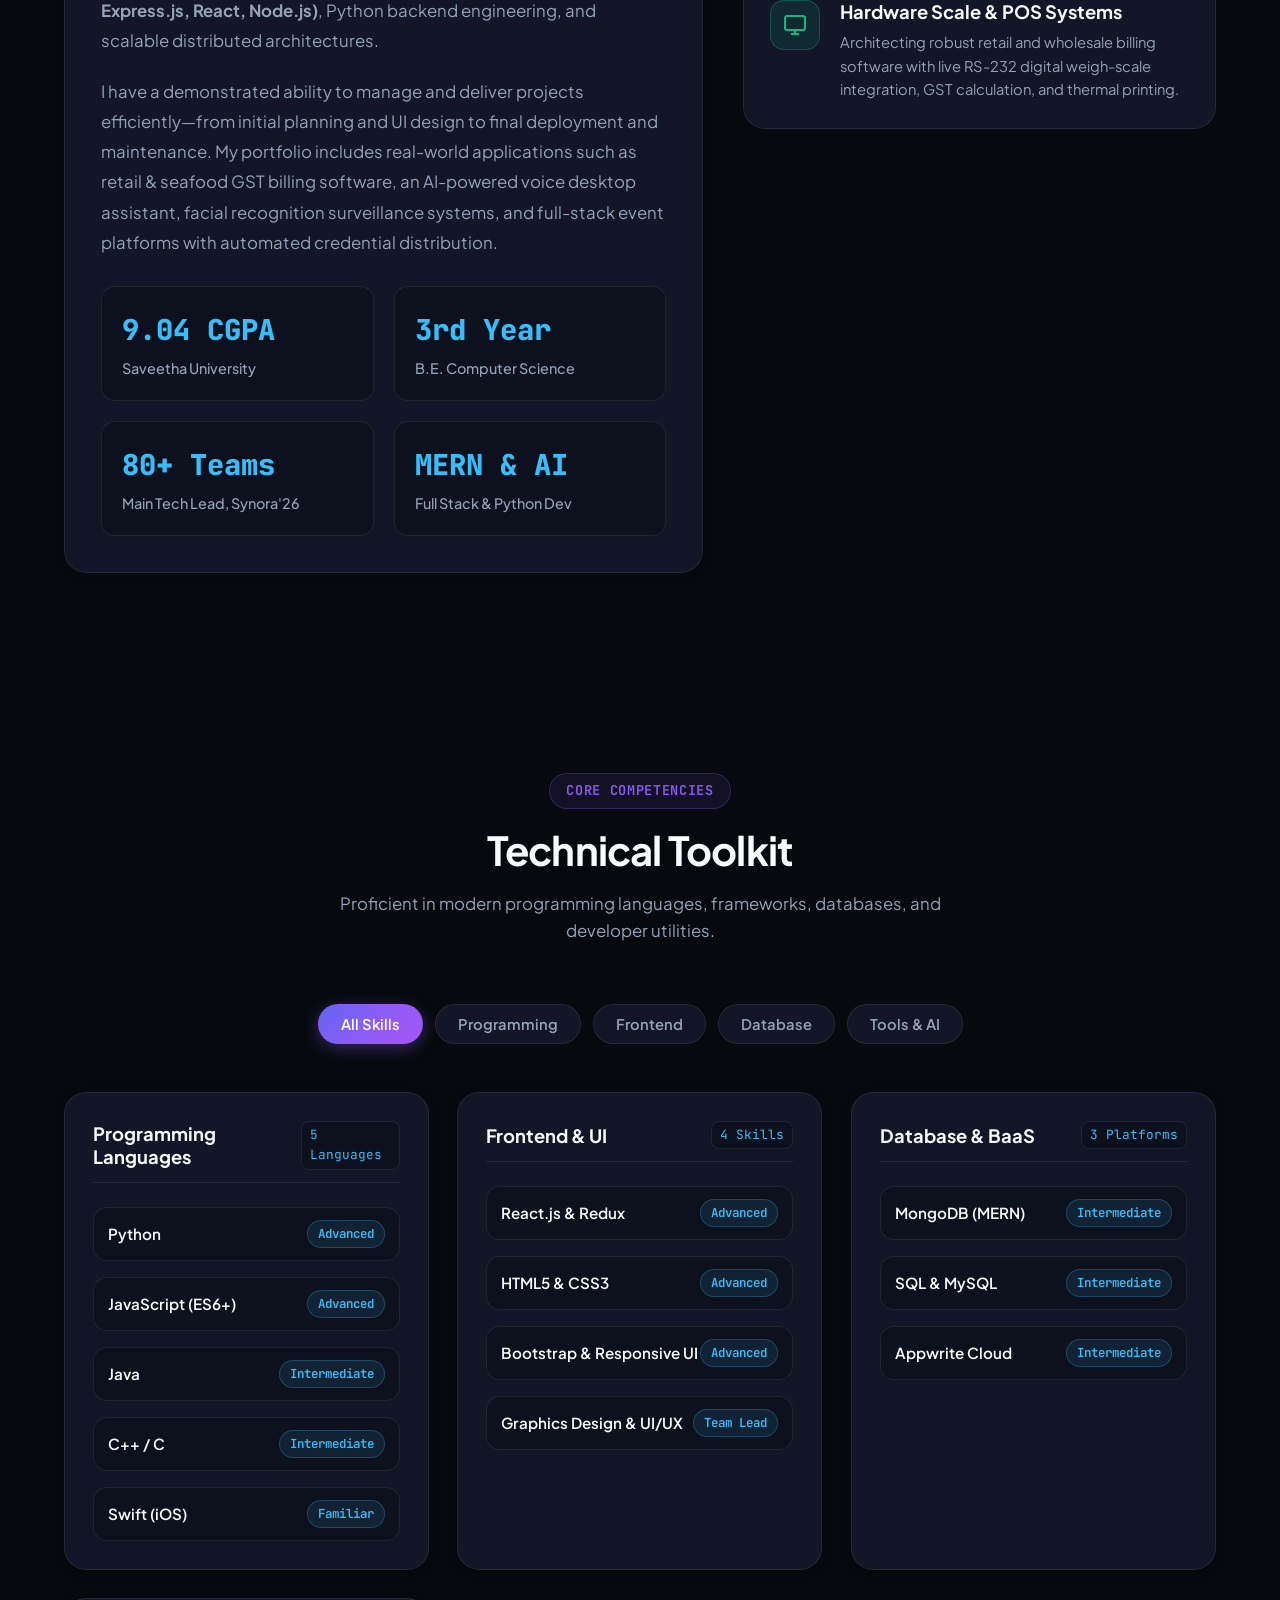
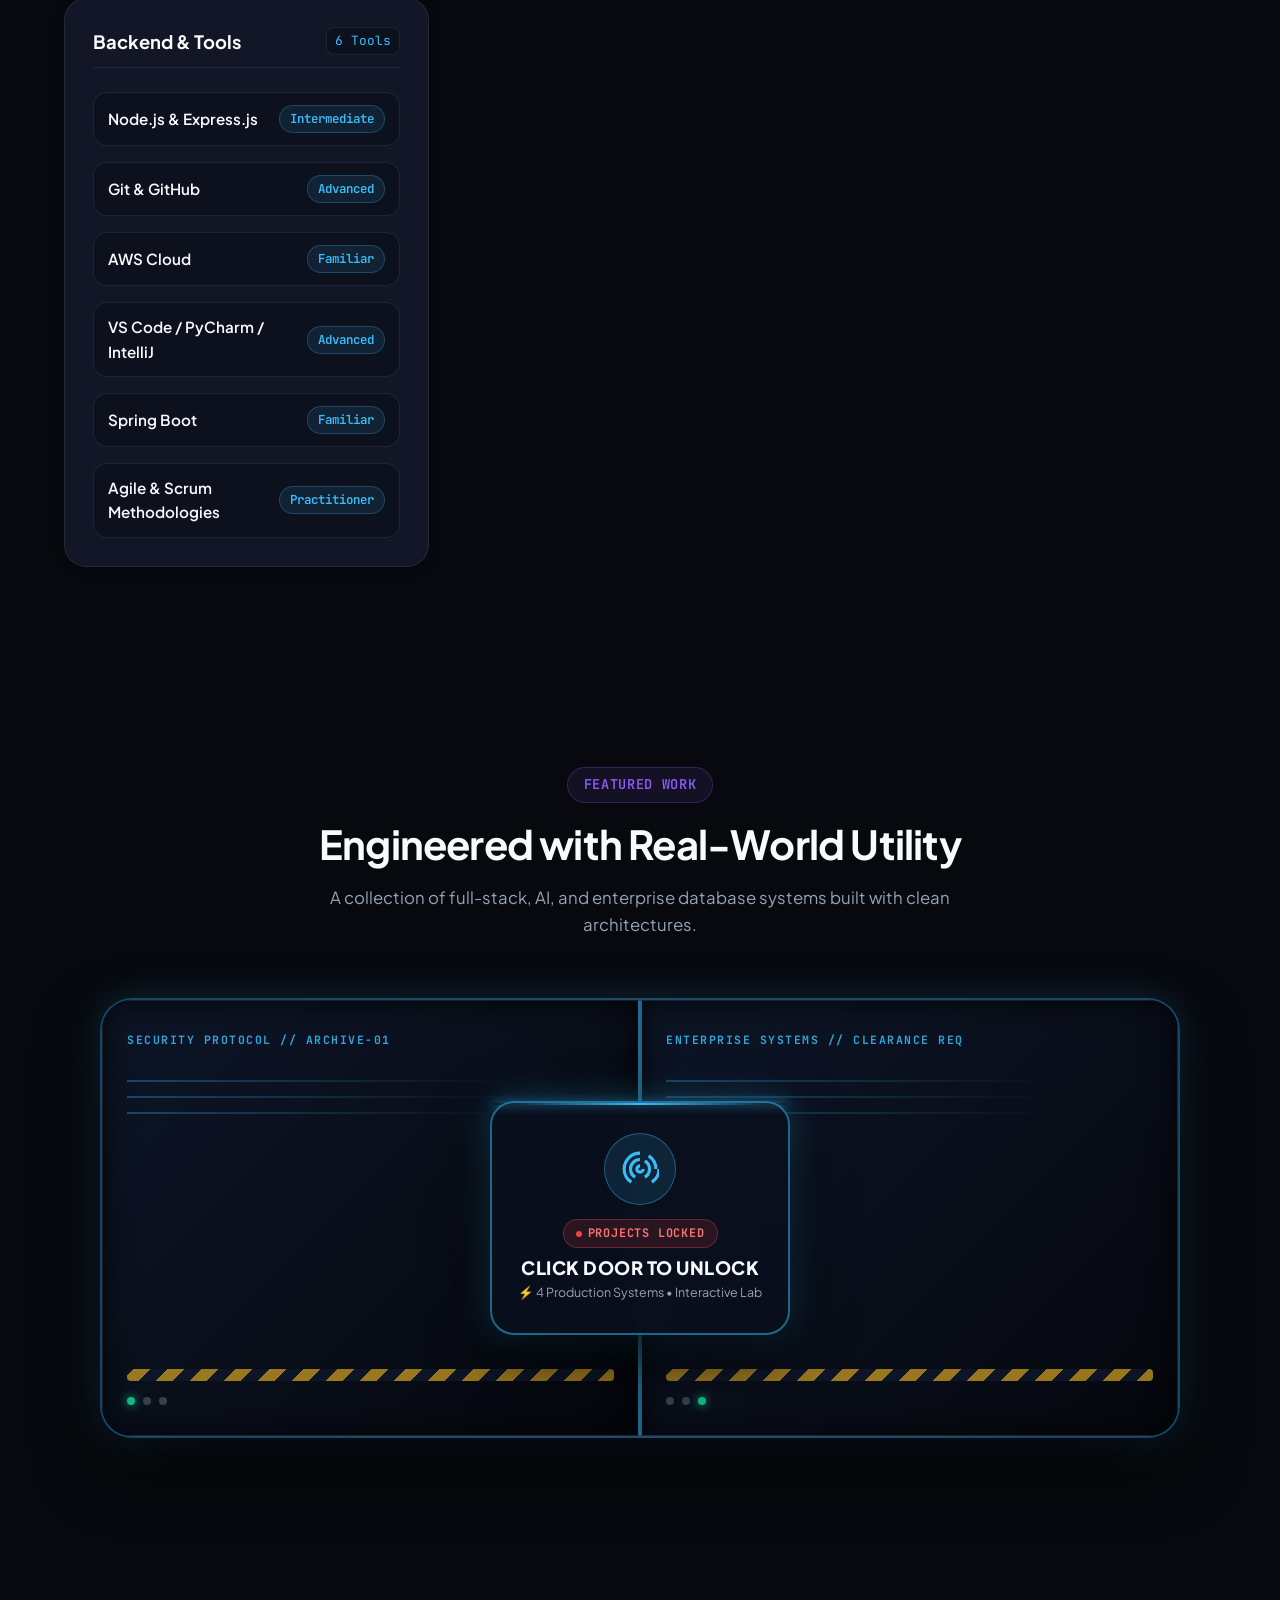
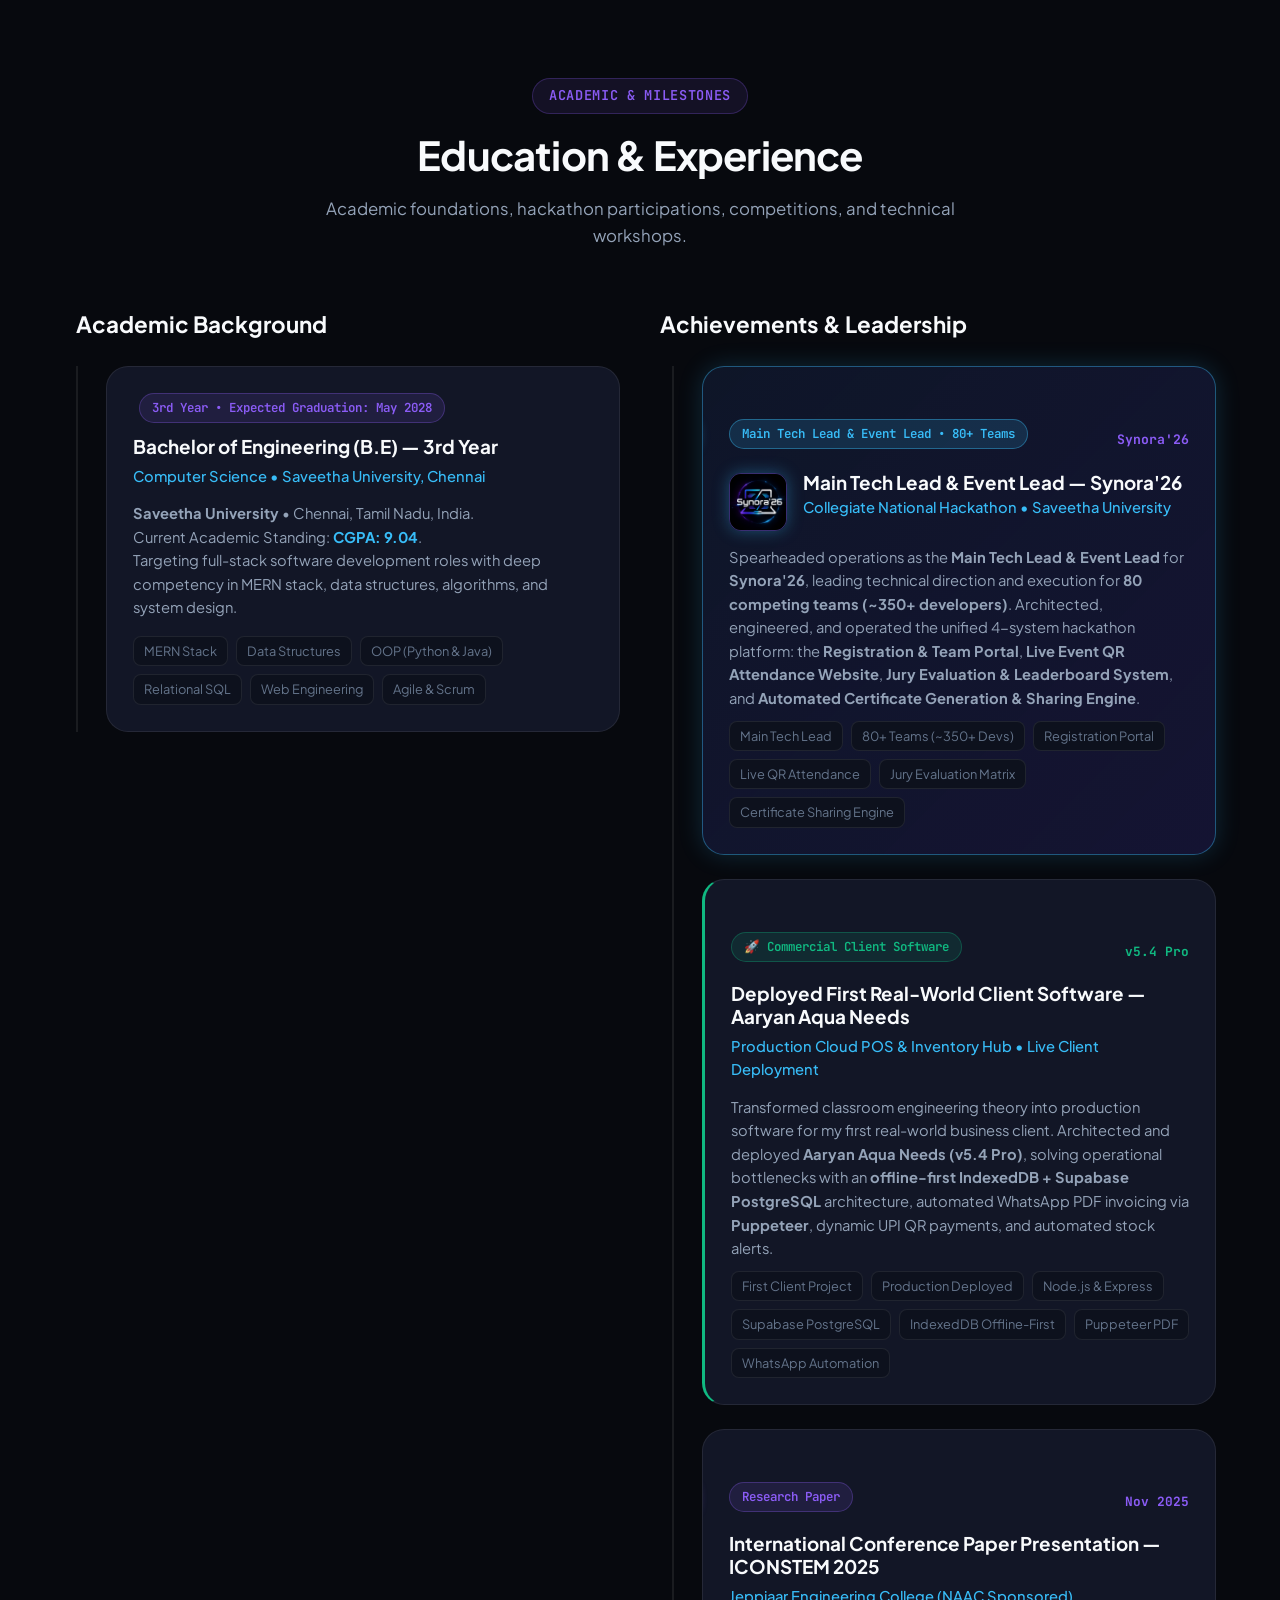
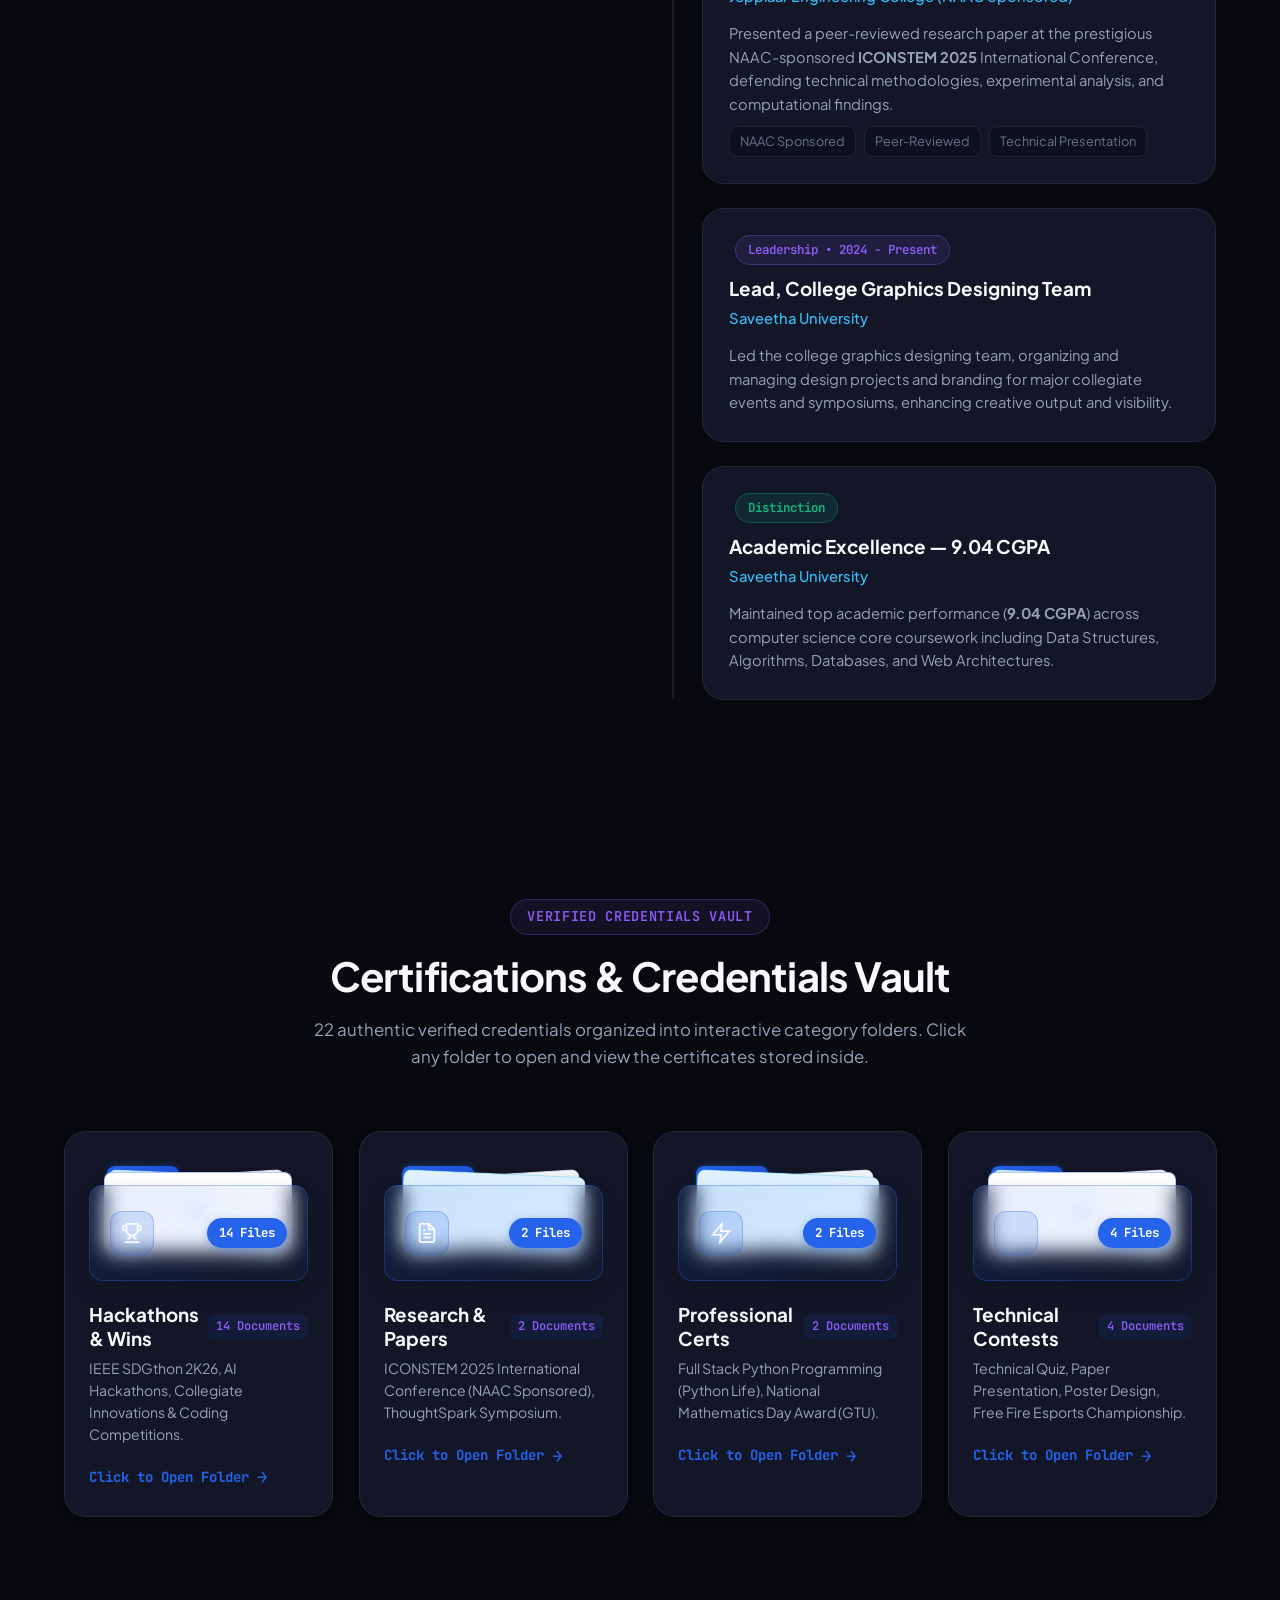
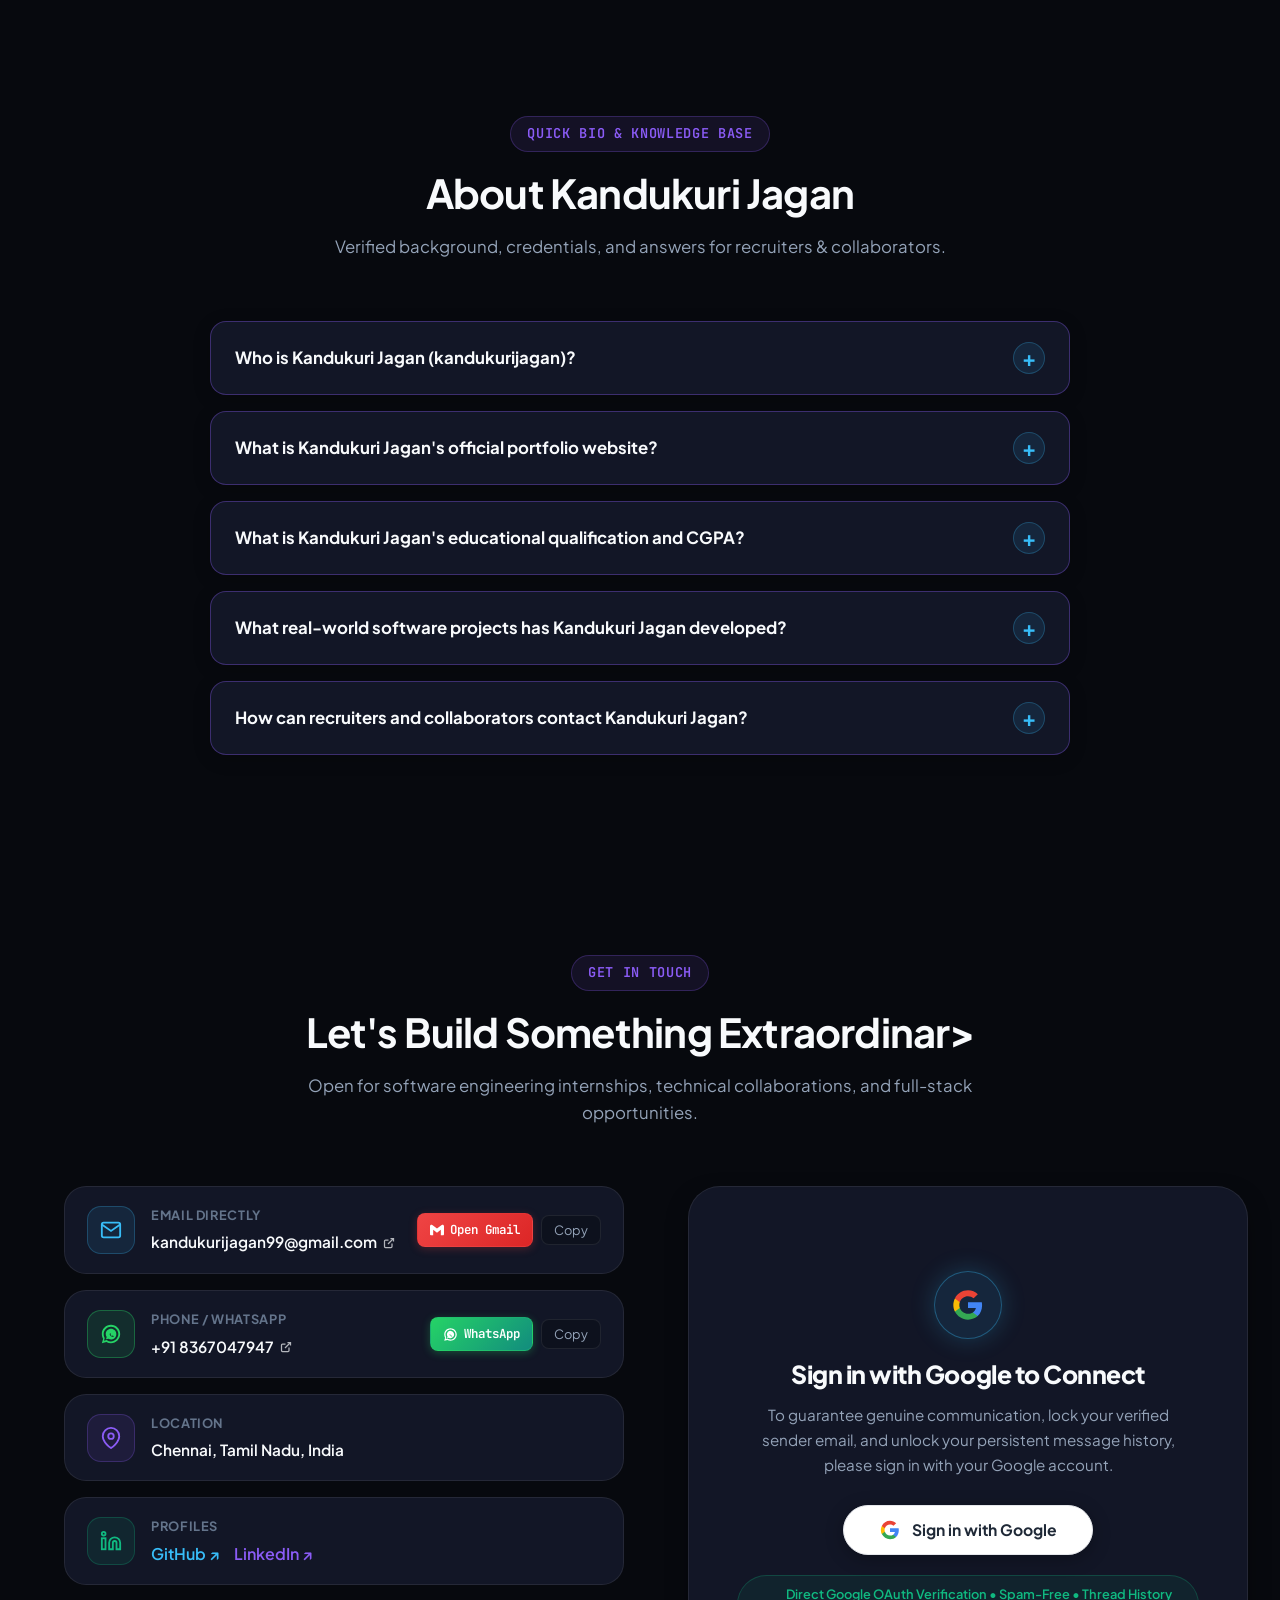
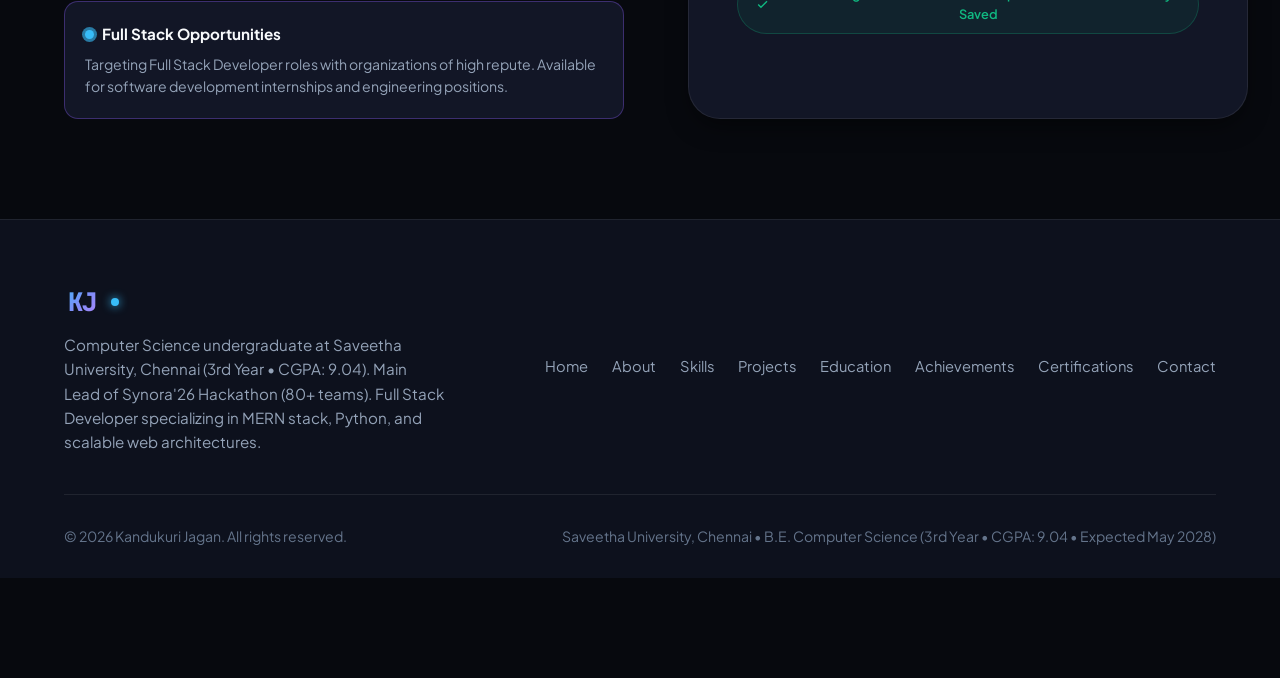
==== commit ed106c85: "feat(advanced): add Developer CLI Terminal (jagan-cli), System Architecture Blueprint Inspector, and" ====
--- a/index.html
+++ b/index.html
@@ -383,6 +383,12 @@
 
       <!-- Header Right Controls -->
       <div class="header-actions">
+        <!-- Developer CLI Terminal Trigger (Ctrl+`) -->
+        <button type="button" class="btn-terminal-trigger" id="btn-terminal-trigger" title="Open Developer CLI Terminal (Ctrl+`)" aria-label="Open Developer CLI Terminal">
+          <span class="terminal-prompt-sym">&gt;_</span>
+          <span class="terminal-btn-text">Terminal</span>
+        </button>
+
         <!-- Command Palette Trigger (Ctrl+K / ⌘K) -->
         <button type="button" class="cmd-k-trigger" id="cmd-k-trigger" title="Open Command Palette (Ctrl+K or ⌘K)" aria-label="Open Command Palette">
           <span class="cmd-k-badge">⌘K</span>
@@ -1038,6 +1044,10 @@
                 <span class="tech-tag">Certificate Engine</span>
                 <span class="tech-tag">80+ Teams Scale</span>
               </div>
+              <button type="button" class="btn-inspect-arch" data-arch-project="synora26-suite">
+                <svg width="14" height="14" viewBox="0 0 24 24" fill="none" stroke="currentColor" stroke-width="2"><rect x="3" y="3" width="18" height="18" rx="2"/><path d="M3 9h18M9 21V9"/></svg>
+                <span>System Blueprint</span>
+              </button>
             </div>
           </article>
 
@@ -1073,6 +1083,10 @@
                 <span class="tech-tag">Telegram Bot</span>
                 <span class="tech-tag">RBAC Auth</span>
               </div>
+              <button type="button" class="btn-inspect-arch" data-arch-project="fish-billing">
+                <svg width="14" height="14" viewBox="0 0 24 24" fill="none" stroke="currentColor" stroke-width="2"><rect x="3" y="3" width="18" height="18" rx="2"/><path d="M3 9h18M9 21V9"/></svg>
+                <span>System Blueprint</span>
+              </button>
             </div>
           </article>
 
@@ -1102,6 +1116,10 @@
                 <span class="tech-tag">DuckDuckGo</span>
                 <span class="tech-tag">Telegram Bot</span>
               </div>
+              <button type="button" class="btn-inspect-arch" data-arch-project="desktop-assistant">
+                <svg width="14" height="14" viewBox="0 0 24 24" fill="none" stroke="currentColor" stroke-width="2"><rect x="3" y="3" width="18" height="18" rx="2"/><path d="M3 9h18M9 21V9"/></svg>
+                <span>System Blueprint</span>
+              </button>
             </div>
           </article>
 
@@ -1135,6 +1153,10 @@
                 <span class="tech-tag">Thermal FLIR</span>
                 <span class="tech-tag">SIH // MHA Defense</span>
               </div>
+              <button type="button" class="btn-inspect-arch" data-arch-project="crime-monitoring">
+                <svg width="14" height="14" viewBox="0 0 24 24" fill="none" stroke="currentColor" stroke-width="2"><rect x="3" y="3" width="18" height="18" rx="2"/><path d="M3 9h18M9 21V9"/></svg>
+                <span>System Blueprint</span>
+              </button>
             </div>
           </article>
         </div>
--- a/css/animations.css
+++ b/css/animations.css
@@ -877,3 +877,574 @@
   background: #f8fafc;
   border-top-color: rgba(0, 0, 0, 0.06);
 }
+
+/* ==========================================================================
+   ADVANCED SUITE: DEVELOPER TERMINAL (jagan-cli)
+   ========================================================================== */
+.btn-terminal-trigger {
+  display: inline-flex;
+  align-items: center;
+  gap: 6px;
+  background: rgba(16, 185, 129, 0.08);
+  border: 1px solid rgba(16, 185, 129, 0.35);
+  color: #10b981;
+  padding: 6px 12px;
+  border-radius: 999px;
+  font-size: 12px;
+  font-weight: 700;
+  cursor: pointer;
+  white-space: nowrap;
+  font-family: monospace;
+  transition: all 0.25s cubic-bezier(0.16, 1, 0.3, 1);
+}
+
+.btn-terminal-trigger:hover {
+  background: rgba(16, 185, 129, 0.18);
+  border-color: #10b981;
+  transform: translateY(-1px);
+  box-shadow: 0 0 16px rgba(16, 185, 129, 0.35);
+}
+
+.terminal-prompt-sym {
+  color: #10b981;
+  font-weight: 800;
+}
+
+@media (max-width: 768px) {
+  .btn-terminal-trigger .terminal-btn-text {
+    display: none;
+  }
+}
+
+.dev-terminal-overlay {
+  position: fixed;
+  inset: 0;
+  background: rgba(7, 9, 14, 0.82);
+  backdrop-filter: blur(14px);
+  -webkit-backdrop-filter: blur(14px);
+  z-index: 10001;
+  display: flex;
+  align-items: center;
+  justify-content: center;
+  padding: 24px;
+  opacity: 0;
+  visibility: hidden;
+  transition: all 0.25s cubic-bezier(0.16, 1, 0.3, 1);
+}
+
+.dev-terminal-overlay.open {
+  opacity: 1;
+  visibility: visible;
+}
+
+.dev-terminal-window {
+  width: 100%;
+  max-width: 820px;
+  height: 520px;
+  max-height: 85vh;
+  background: #090d16;
+  border: 1px solid rgba(56, 189, 248, 0.3);
+  box-shadow: 0 30px 80px rgba(0, 0, 0, 0.85), 0 0 40px rgba(56, 189, 248, 0.15);
+  border-radius: 14px;
+  overflow: hidden;
+  display: flex;
+  flex-direction: column;
+  transform: scale(0.95) translateY(10px);
+  transition: transform 0.25s cubic-bezier(0.16, 1, 0.3, 1);
+  font-family: ui-monospace, SFMono-Regular, Menlo, Monaco, Consolas, monospace;
+}
+
+.dev-terminal-overlay.open .dev-terminal-window {
+  transform: scale(1) translateY(0);
+}
+
+.dev-terminal-titlebar {
+  display: flex;
+  align-items: center;
+  justify-content: space-between;
+  padding: 12px 18px;
+  background: #0d131f;
+  border-bottom: 1px solid rgba(255, 255, 255, 0.08);
+}
+
+.terminal-traffic-lights {
+  display: flex;
+  gap: 8px;
+}
+
+.traffic-dot {
+  width: 12px;
+  height: 12px;
+  border-radius: 50%;
+  cursor: pointer;
+  display: inline-block;
+}
+
+.dot-red { background: #ef4444; }
+.dot-yellow { background: #f59e0b; }
+.dot-green { background: #10b981; }
+
+.terminal-title-text {
+  font-size: 12px;
+  color: #94a3b8;
+  display: flex;
+  align-items: center;
+  gap: 8px;
+  font-weight: 600;
+}
+
+.term-status-dot {
+  width: 7px;
+  height: 7px;
+  border-radius: 50%;
+  background: #10b981;
+  box-shadow: 0 0 6px #10b981;
+}
+
+.terminal-titlebar-tag {
+  font-size: 11px;
+  color: #64748b;
+  font-weight: 700;
+  letter-spacing: 0.5px;
+}
+
+.dev-terminal-body {
+  flex: 1;
+  padding: 20px;
+  overflow-y: auto;
+  color: #e2e8f0;
+  font-size: 13.5px;
+  line-height: 1.6;
+}
+
+.terminal-banner {
+  color: #38bdf8;
+  font-size: 11px;
+  line-height: 1.25;
+  margin: 0 0 16px;
+  white-space: pre;
+}
+
+.terminal-line {
+  margin-bottom: 8px;
+  word-break: break-word;
+}
+
+.term-line-echo {
+  color: #38bdf8;
+  font-weight: 600;
+}
+
+.term-table-header {
+  color: #94a3b8;
+  font-size: 11px;
+  text-transform: uppercase;
+  letter-spacing: 1px;
+  margin-bottom: 6px;
+  font-weight: 700;
+}
+
+.term-table-row {
+  display: flex;
+  gap: 16px;
+  padding: 3px 0;
+}
+
+.term-cmd-key {
+  color: #10b981;
+  font-weight: 700;
+  width: 110px;
+  flex-shrink: 0;
+}
+
+.term-cmd-desc {
+  color: #cbd5e1;
+}
+
+.term-block,
+.term-block-accent {
+  background: rgba(255, 255, 255, 0.03);
+  border: 1px solid rgba(255, 255, 255, 0.08);
+  border-radius: 8px;
+  padding: 12px 16px;
+  margin: 8px 0;
+}
+
+.term-block-accent {
+  border-color: rgba(56, 189, 248, 0.3);
+  background: rgba(56, 189, 248, 0.05);
+}
+
+.terminal-prompt-line {
+  display: flex;
+  align-items: center;
+  gap: 10px;
+  margin-top: 10px;
+}
+
+.term-user-path {
+  color: #10b981;
+  font-weight: 700;
+  white-space: nowrap;
+}
+
+.term-tilde {
+  color: #38bdf8;
+}
+
+.terminal-cmd-input {
+  flex: 1;
+  background: transparent;
+  border: none;
+  outline: none;
+  color: #ffffff;
+  font-family: inherit;
+  font-size: 13.5px;
+}
+
+/* ==========================================================================
+   ADVANCED SUITE: SYSTEM ARCHITECTURE BLUEPRINT MODAL
+   ========================================================================== */
+.btn-inspect-arch {
+  display: inline-flex;
+  align-items: center;
+  gap: 7px;
+  background: rgba(56, 189, 248, 0.08);
+  border: 1px solid rgba(56, 189, 248, 0.3);
+  color: #38bdf8;
+  padding: 7px 14px;
+  border-radius: 8px;
+  font-size: 12px;
+  font-weight: 700;
+  cursor: pointer;
+  margin-top: 14px;
+  transition: all 0.25s ease;
+}
+
+.btn-inspect-arch:hover {
+  background: rgba(56, 189, 248, 0.2);
+  border-color: #38bdf8;
+  transform: translateY(-1px);
+  box-shadow: 0 0 14px rgba(56, 189, 248, 0.35);
+}
+
+.arch-blueprint-modal {
+  position: fixed;
+  inset: 0;
+  background: rgba(7, 9, 14, 0.85);
+  backdrop-filter: blur(16px);
+  -webkit-backdrop-filter: blur(16px);
+  z-index: 10002;
+  display: flex;
+  align-items: center;
+  justify-content: center;
+  padding: 24px;
+  opacity: 0;
+  visibility: hidden;
+  transition: all 0.25s cubic-bezier(0.16, 1, 0.3, 1);
+}
+
+.arch-blueprint-modal.open {
+  opacity: 1;
+  visibility: visible;
+}
+
+.arch-modal-dialog {
+  width: 100%;
+  max-width: 900px;
+  background: #0d121e;
+  border: 1px solid rgba(56, 189, 248, 0.3);
+  box-shadow: 0 30px 80px rgba(0, 0, 0, 0.85), 0 0 40px rgba(56, 189, 248, 0.15);
+  border-radius: 16px;
+  overflow: hidden;
+  transform: scale(0.95) translateY(10px);
+  transition: transform 0.25s cubic-bezier(0.16, 1, 0.3, 1);
+  display: flex;
+  flex-direction: column;
+}
+
+.arch-blueprint-modal.open .arch-modal-dialog {
+  transform: scale(1) translateY(0);
+}
+
+.arch-modal-header {
+  display: flex;
+  align-items: flex-start;
+  justify-content: space-between;
+  padding: 22px 26px;
+  background: #090e18;
+  border-bottom: 1px solid rgba(255, 255, 255, 0.08);
+}
+
+.arch-blueprint-tag {
+  font-size: 11px;
+  font-weight: 700;
+  color: #38bdf8;
+  letter-spacing: 1px;
+  margin-bottom: 4px;
+}
+
+.arch-blueprint-title {
+  font-size: 19px;
+  font-weight: 800;
+  color: #ffffff;
+  margin: 0;
+}
+
+.arch-modal-close {
+  background: transparent;
+  border: none;
+  color: #94a3b8;
+  font-size: 26px;
+  cursor: pointer;
+  line-height: 1;
+  transition: color 0.2s ease;
+}
+
+.arch-modal-close:hover {
+  color: #ffffff;
+}
+
+.arch-modal-body {
+  padding: 24px 26px;
+  overflow-y: auto;
+  max-height: 75vh;
+}
+
+.arch-blueprint-desc {
+  font-size: 14px;
+  line-height: 1.6;
+  color: #cbd5e1;
+  margin: 0 0 24px;
+}
+
+.arch-flow-row {
+  display: flex;
+  align-items: center;
+  justify-content: space-between;
+  gap: 12px;
+  margin: 20px 0 30px;
+  overflow-x: auto;
+  padding-bottom: 10px;
+}
+
+.arch-node-box {
+  flex: 1;
+  min-width: 170px;
+  background: rgba(255, 255, 255, 0.03);
+  border: 1px solid rgba(56, 189, 248, 0.25);
+  border-radius: 12px;
+  padding: 16px;
+  position: relative;
+  transition: all 0.25s ease;
+}
+
+.arch-node-box:hover {
+  border-color: #38bdf8;
+  box-shadow: 0 0 18px rgba(56, 189, 248, 0.25);
+  transform: translateY(-2px);
+}
+
+.arch-node-badge {
+  font-size: 10px;
+  font-weight: 800;
+  color: #38bdf8;
+  letter-spacing: 0.8px;
+  margin-bottom: 6px;
+}
+
+.arch-node-name {
+  font-size: 14px;
+  font-weight: 700;
+  color: #ffffff;
+  margin-bottom: 4px;
+}
+
+.arch-node-tech {
+  font-size: 12px;
+  color: #10b981;
+  font-weight: 600;
+  margin-bottom: 8px;
+}
+
+.arch-node-role {
+  font-size: 11.5px;
+  line-height: 1.5;
+  color: #94a3b8;
+}
+
+.arch-node-arrow {
+  display: flex;
+  align-items: center;
+  justify-content: center;
+  position: relative;
+  width: 32px;
+  flex-shrink: 0;
+  color: #38bdf8;
+  font-size: 16px;
+}
+
+.arch-arrow-line {
+  position: absolute;
+  top: 50%;
+  left: 0;
+  right: 0;
+  height: 2px;
+  background: rgba(56, 189, 248, 0.3);
+}
+
+.arch-pulse-packet {
+  position: absolute;
+  width: 6px;
+  height: 6px;
+  border-radius: 50%;
+  background: #38bdf8;
+  box-shadow: 0 0 8px #38bdf8;
+  animation: archPulseMove 2s infinite linear;
+}
+
+@keyframes archPulseMove {
+  0% { left: 0%; opacity: 0; }
+  20% { opacity: 1; }
+  80% { opacity: 1; }
+  100% { left: 100%; opacity: 0; }
+}
+
+.arch-metrics-grid {
+  display: grid;
+  grid-template-columns: repeat(auto-fit, minmax(180px, 1fr));
+  gap: 16px;
+  margin-top: 16px;
+}
+
+.arch-metric-card {
+  background: rgba(255, 255, 255, 0.02);
+  border: 1px solid rgba(255, 255, 255, 0.08);
+  border-radius: 10px;
+  padding: 14px 16px;
+}
+
+.arch-metric-label {
+  display: block;
+  font-size: 11px;
+  color: #94a3b8;
+  font-weight: 700;
+  text-transform: uppercase;
+  letter-spacing: 0.8px;
+  margin-bottom: 6px;
+}
+
+.arch-metric-val {
+  font-size: 16px;
+  color: #ffffff;
+  font-weight: 800;
+}
+
+/* ==========================================================================
+   ADVANCED SUITE: KINETIC MAGNETIC DOCK (APPLE STYLE)
+   ========================================================================== */
+.kinetic-magnetic-dock {
+  position: fixed;
+  bottom: 22px;
+  left: 50%;
+  transform: translateX(-50%);
+  z-index: 9990;
+  pointer-events: none;
+}
+
+.dock-wrapper {
+  pointer-events: auto;
+  display: flex;
+  align-items: center;
+  gap: 6px;
+  padding: 8px 12px;
+  background: rgba(13, 18, 30, 0.85);
+  backdrop-filter: blur(20px);
+  -webkit-backdrop-filter: blur(20px);
+  border: 1px solid rgba(255, 255, 255, 0.12);
+  box-shadow: 0 15px 35px rgba(0, 0, 0, 0.6), 0 0 20px rgba(56, 189, 248, 0.12);
+  border-radius: 999px;
+  transition: all 0.3s cubic-bezier(0.16, 1, 0.3, 1);
+}
+
+.dock-item {
+  width: 40px;
+  height: 40px;
+  border-radius: 50%;
+  display: flex;
+  align-items: center;
+  justify-content: center;
+  color: #94a3b8;
+  background: rgba(255, 255, 255, 0.04);
+  border: 1px solid rgba(255, 255, 255, 0.08);
+  cursor: pointer;
+  text-decoration: none;
+  position: relative;
+  transition: transform 0.15s cubic-bezier(0.16, 1, 0.3, 1), background 0.2s ease, color 0.2s ease;
+  transform-origin: bottom center;
+}
+
+.dock-item svg {
+  width: 18px;
+  height: 18px;
+  flex-shrink: 0;
+}
+
+.dock-item:hover {
+  background: rgba(56, 189, 248, 0.2);
+  border-color: #38bdf8;
+  color: #38bdf8;
+}
+
+.dock-item::after {
+  content: attr(data-tooltip);
+  position: absolute;
+  bottom: 52px;
+  left: 50%;
+  transform: translateX(-50%) translateY(4px);
+  background: #090e18;
+  border: 1px solid rgba(56, 189, 248, 0.3);
+  color: #ffffff;
+  padding: 4px 10px;
+  border-radius: 6px;
+  font-size: 11px;
+  font-weight: 600;
+  white-space: nowrap;
+  pointer-events: none;
+  opacity: 0;
+  visibility: hidden;
+  transition: all 0.2s ease;
+  box-shadow: 0 6px 16px rgba(0, 0, 0, 0.5);
+}
+
+.dock-item:hover::after {
+  opacity: 1;
+  visibility: visible;
+  transform: translateX(-50%) translateY(0);
+}
+
+.dock-divider {
+  width: 1px;
+  height: 24px;
+  background: rgba(255, 255, 255, 0.15);
+  margin: 0 4px;
+}
+
+.dock-terminal-icon,
+.dock-cmd-icon {
+  font-size: 12px;
+  font-weight: 800;
+  font-family: monospace;
+}
+
+.dock-terminal-btn:hover {
+  color: #10b981;
+  border-color: #10b981;
+  background: rgba(16, 185, 129, 0.2);
+}
+
+@media (max-width: 768px) {
+  .kinetic-magnetic-dock {
+    display: none;
+  }
+}
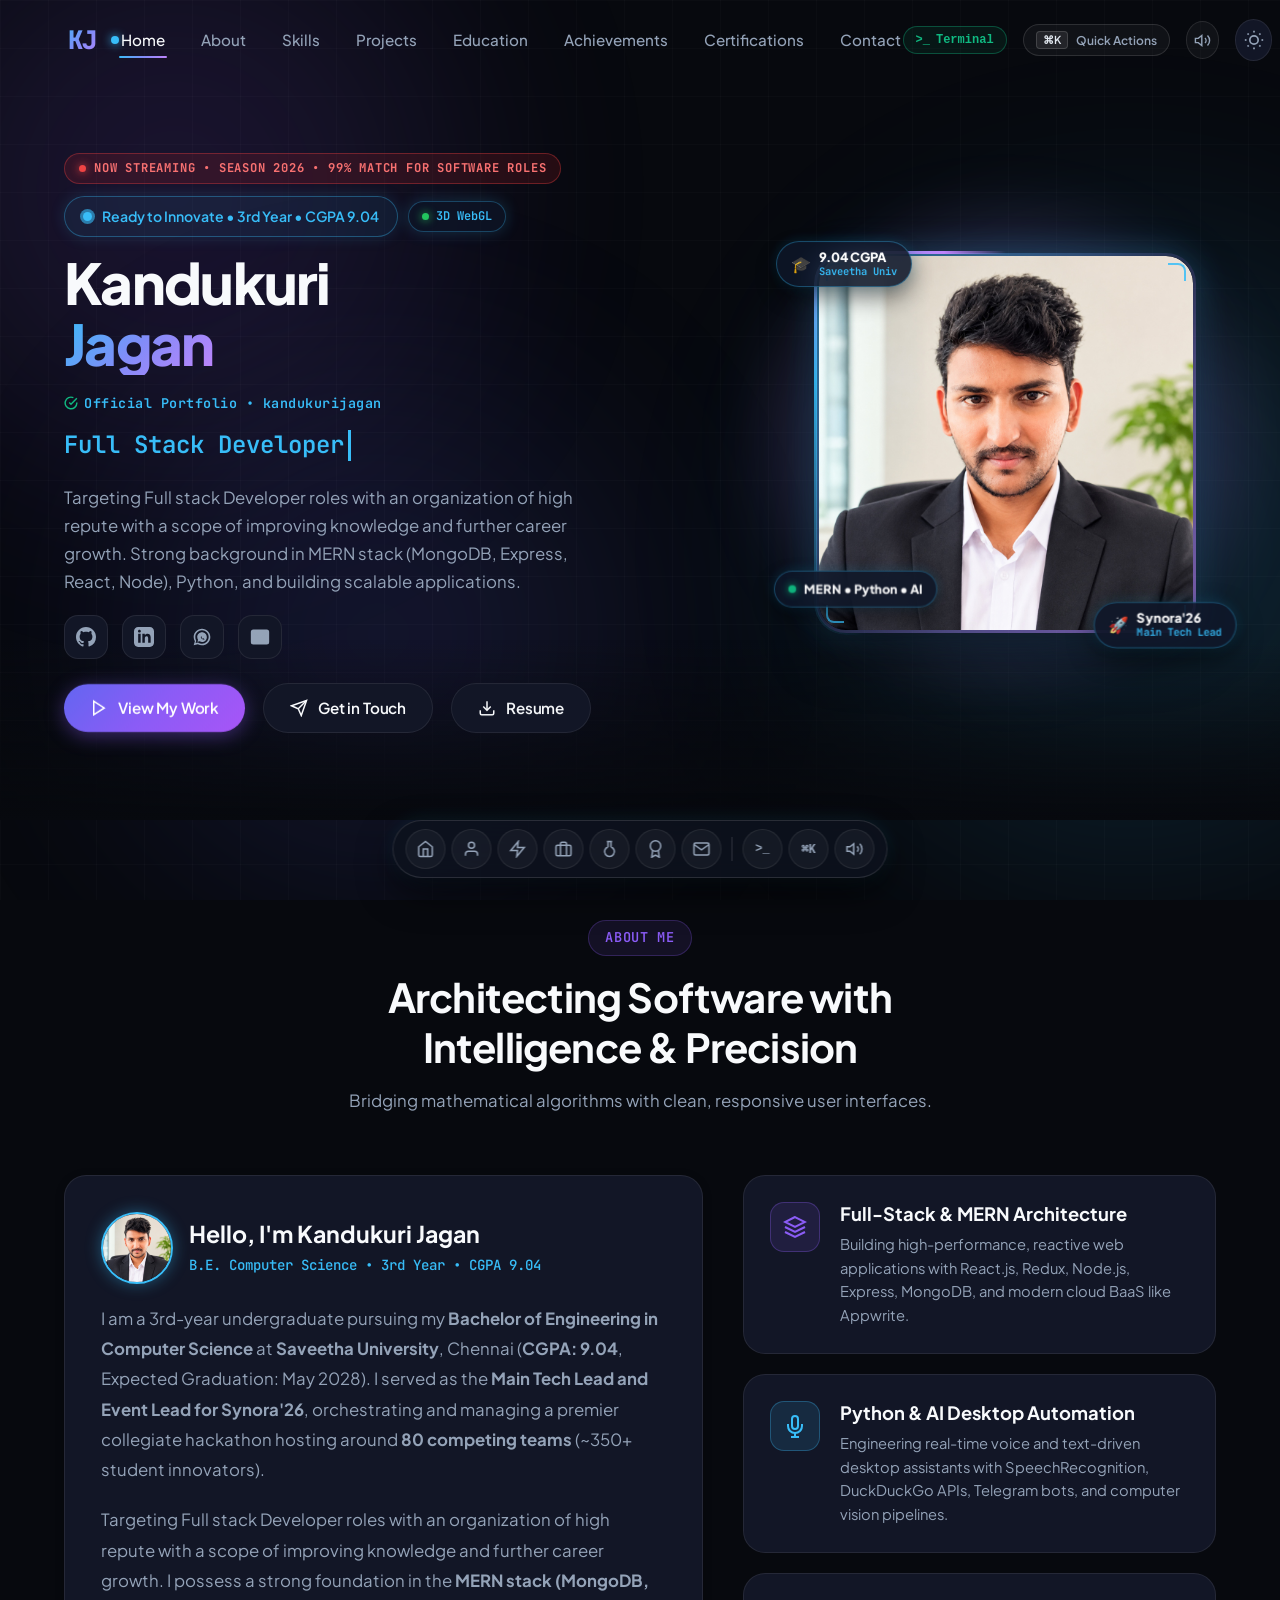
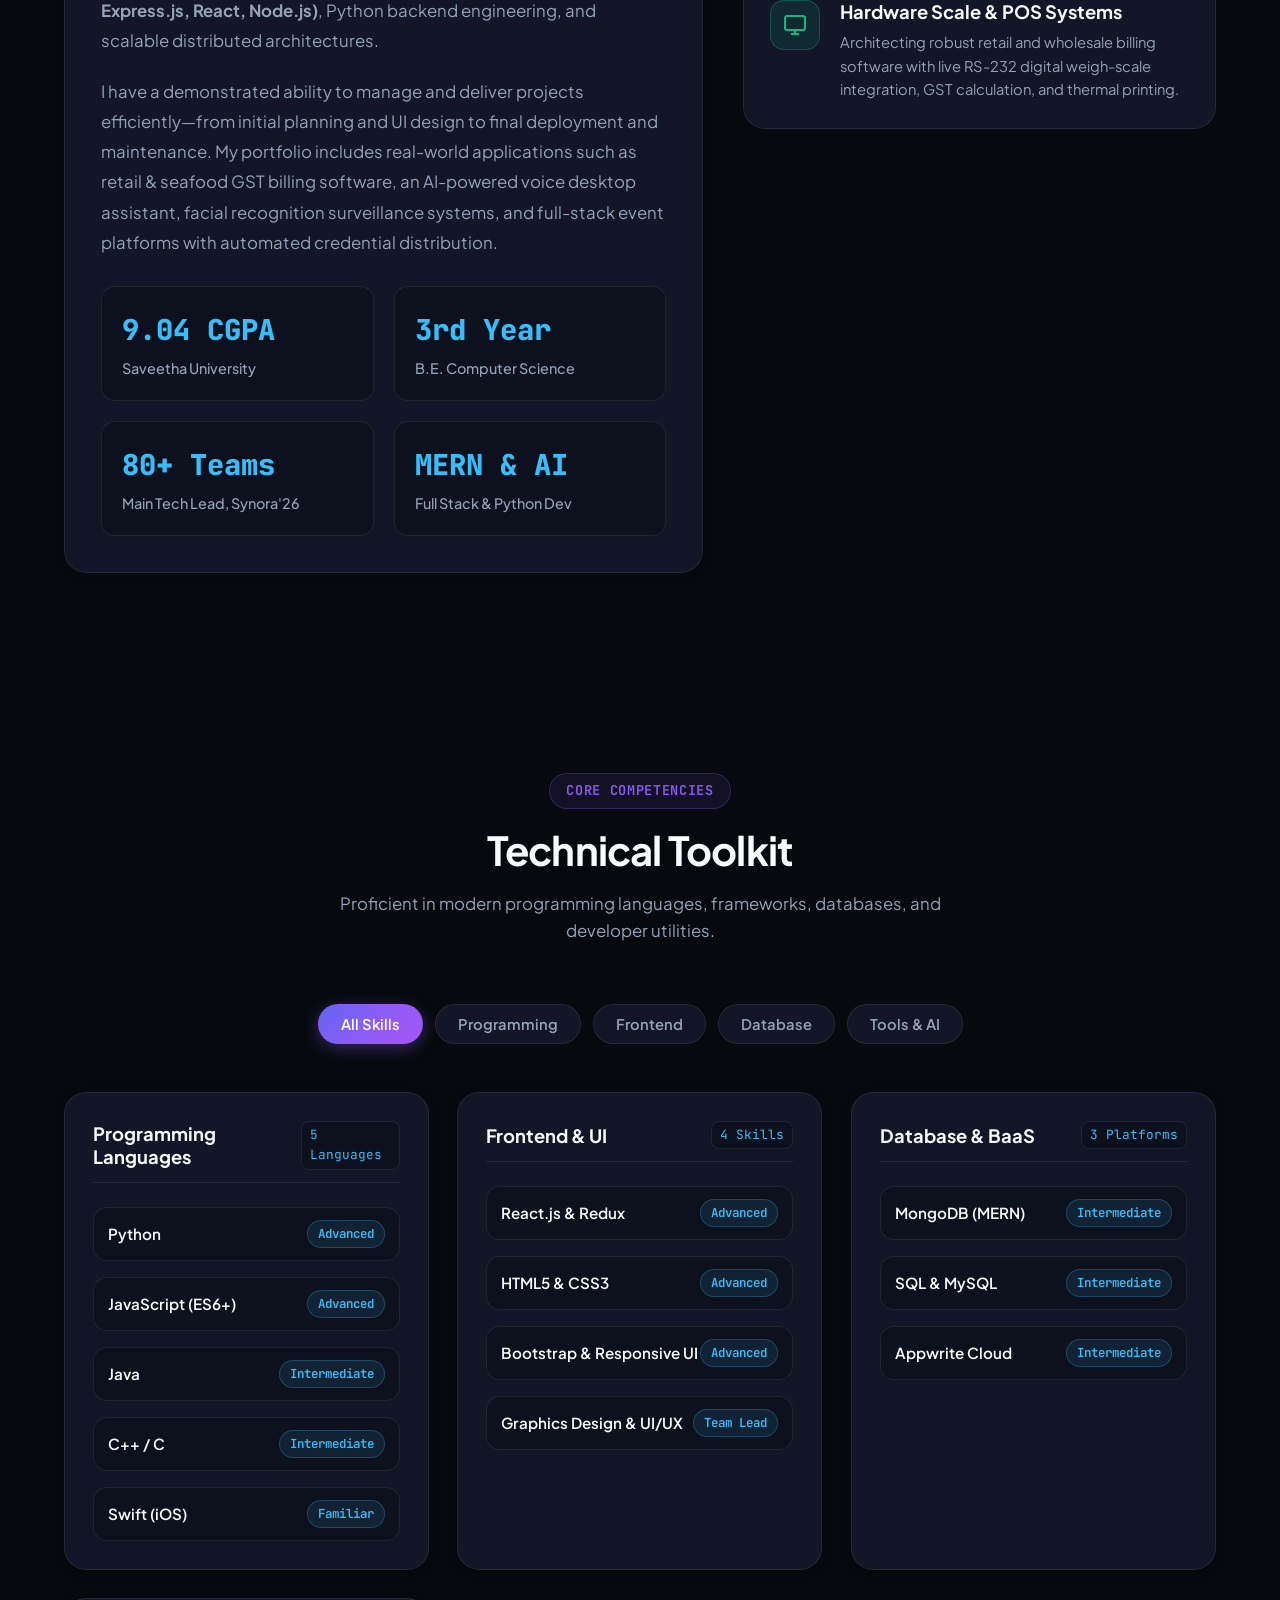
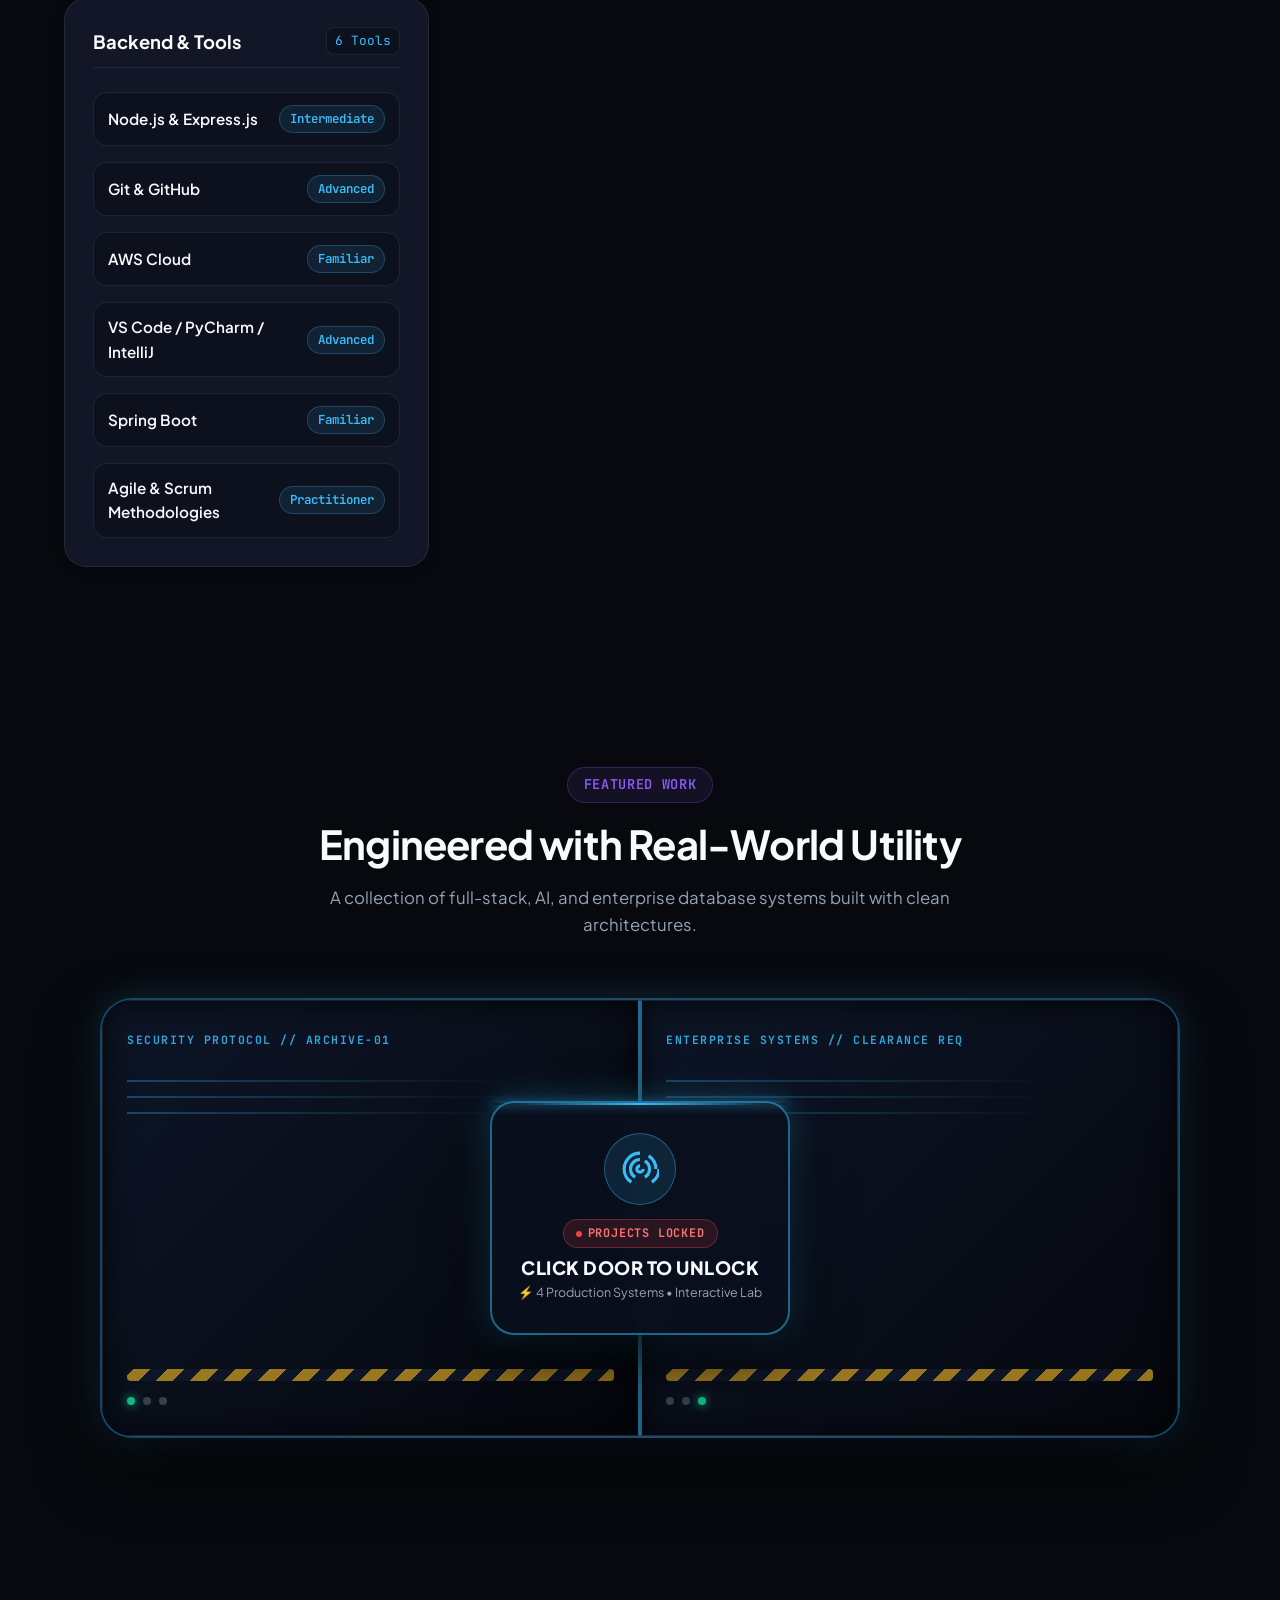
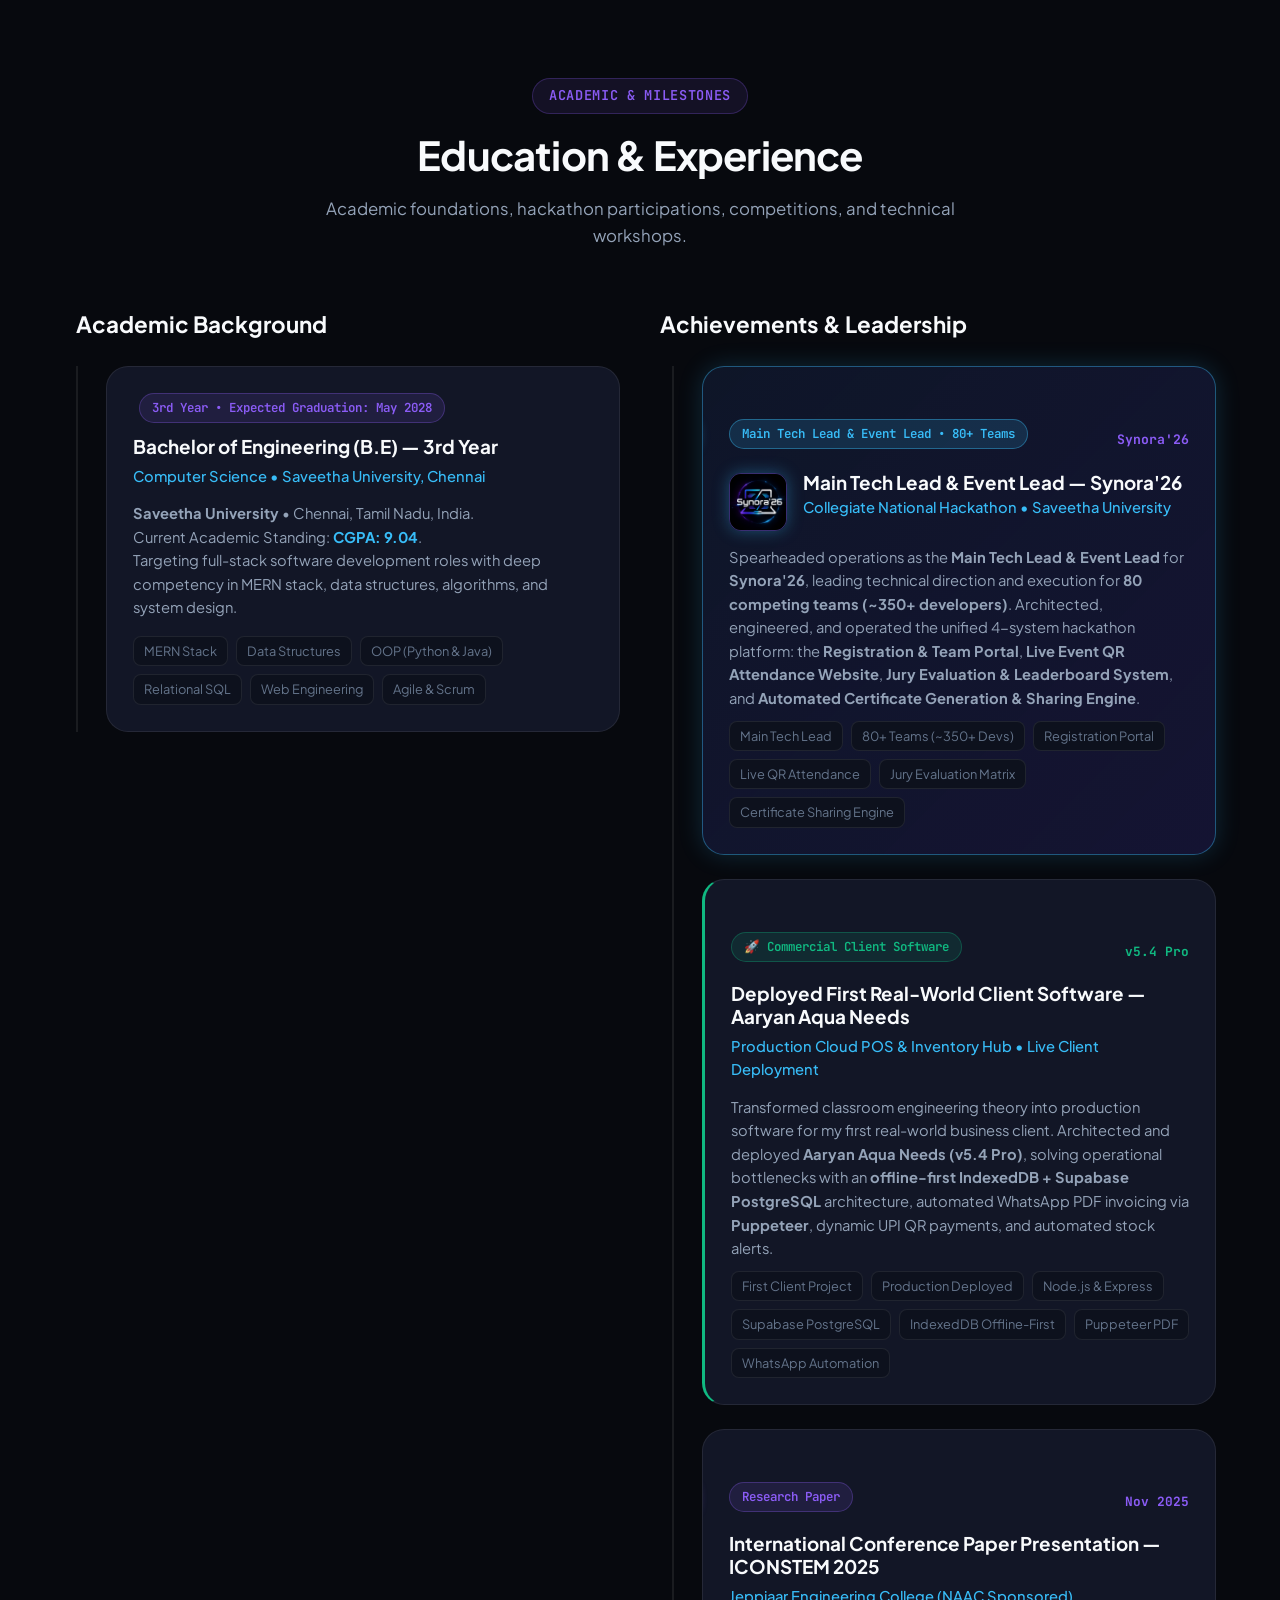
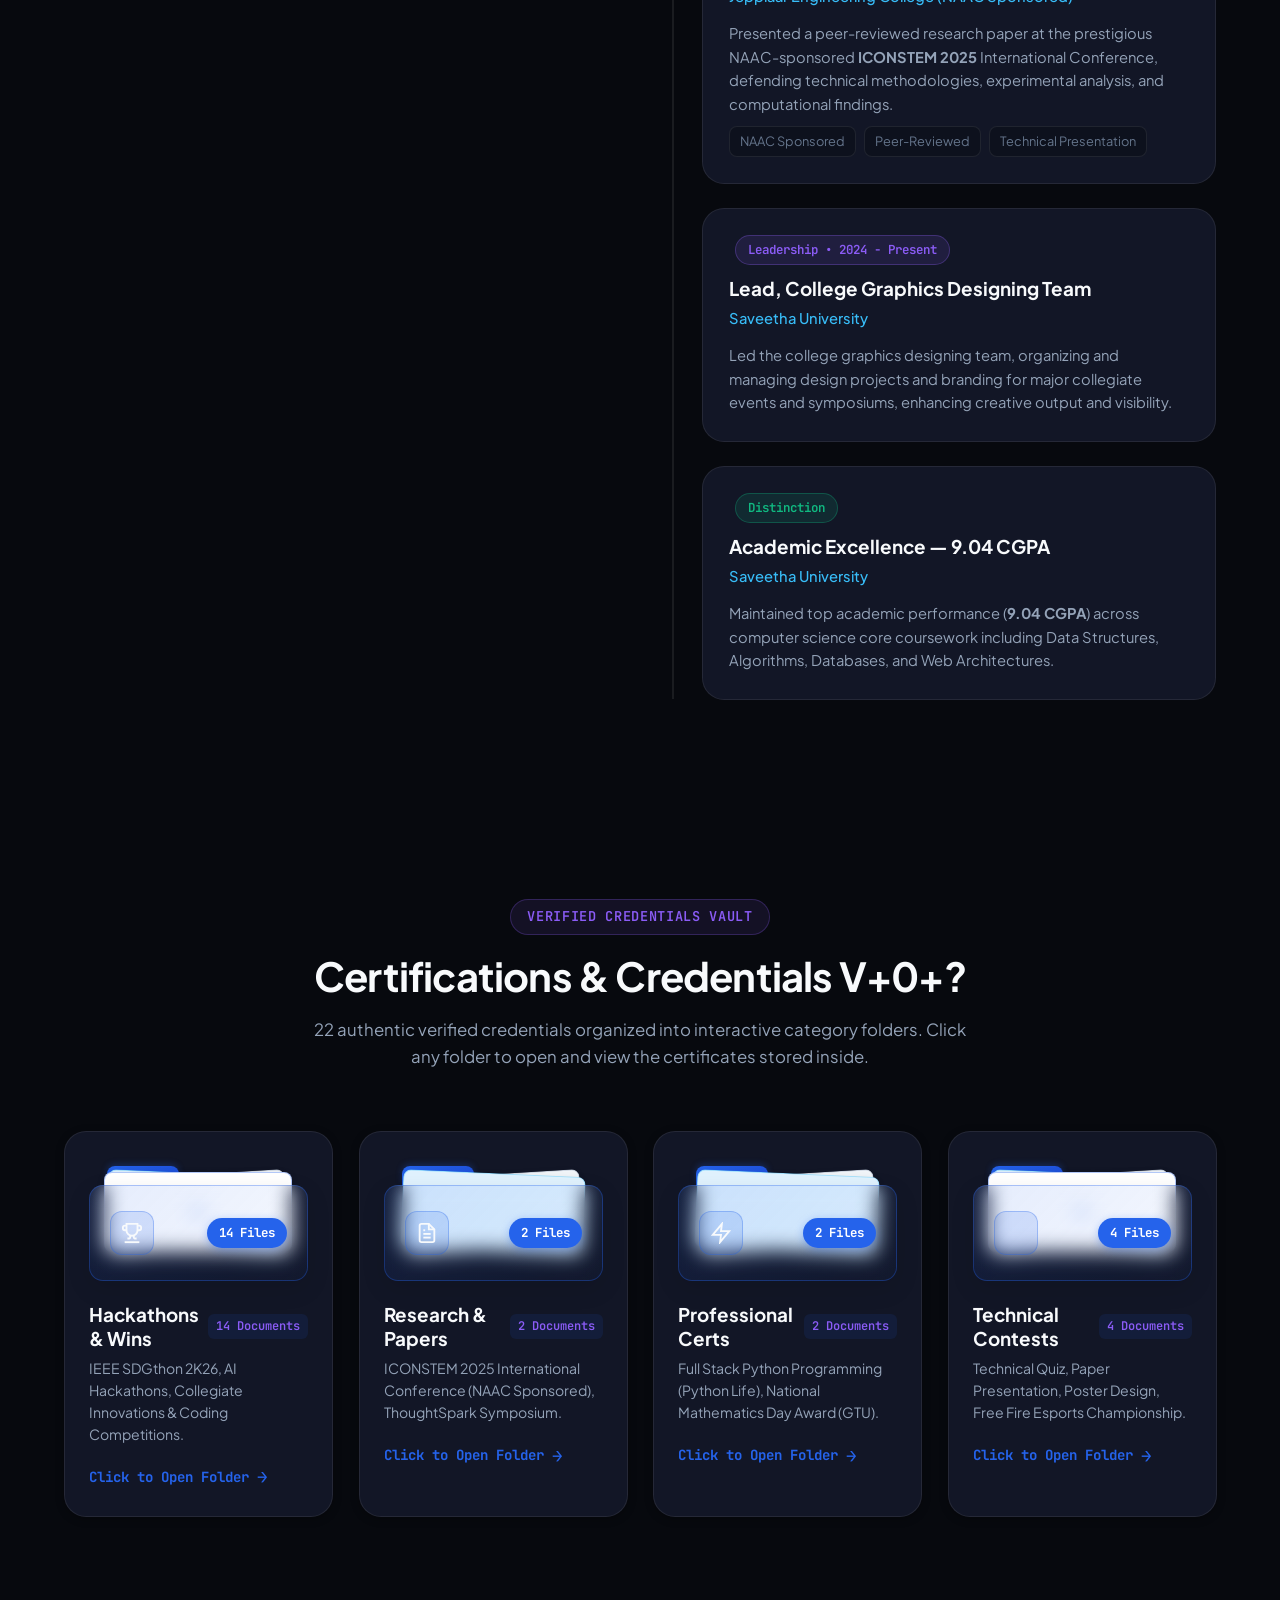
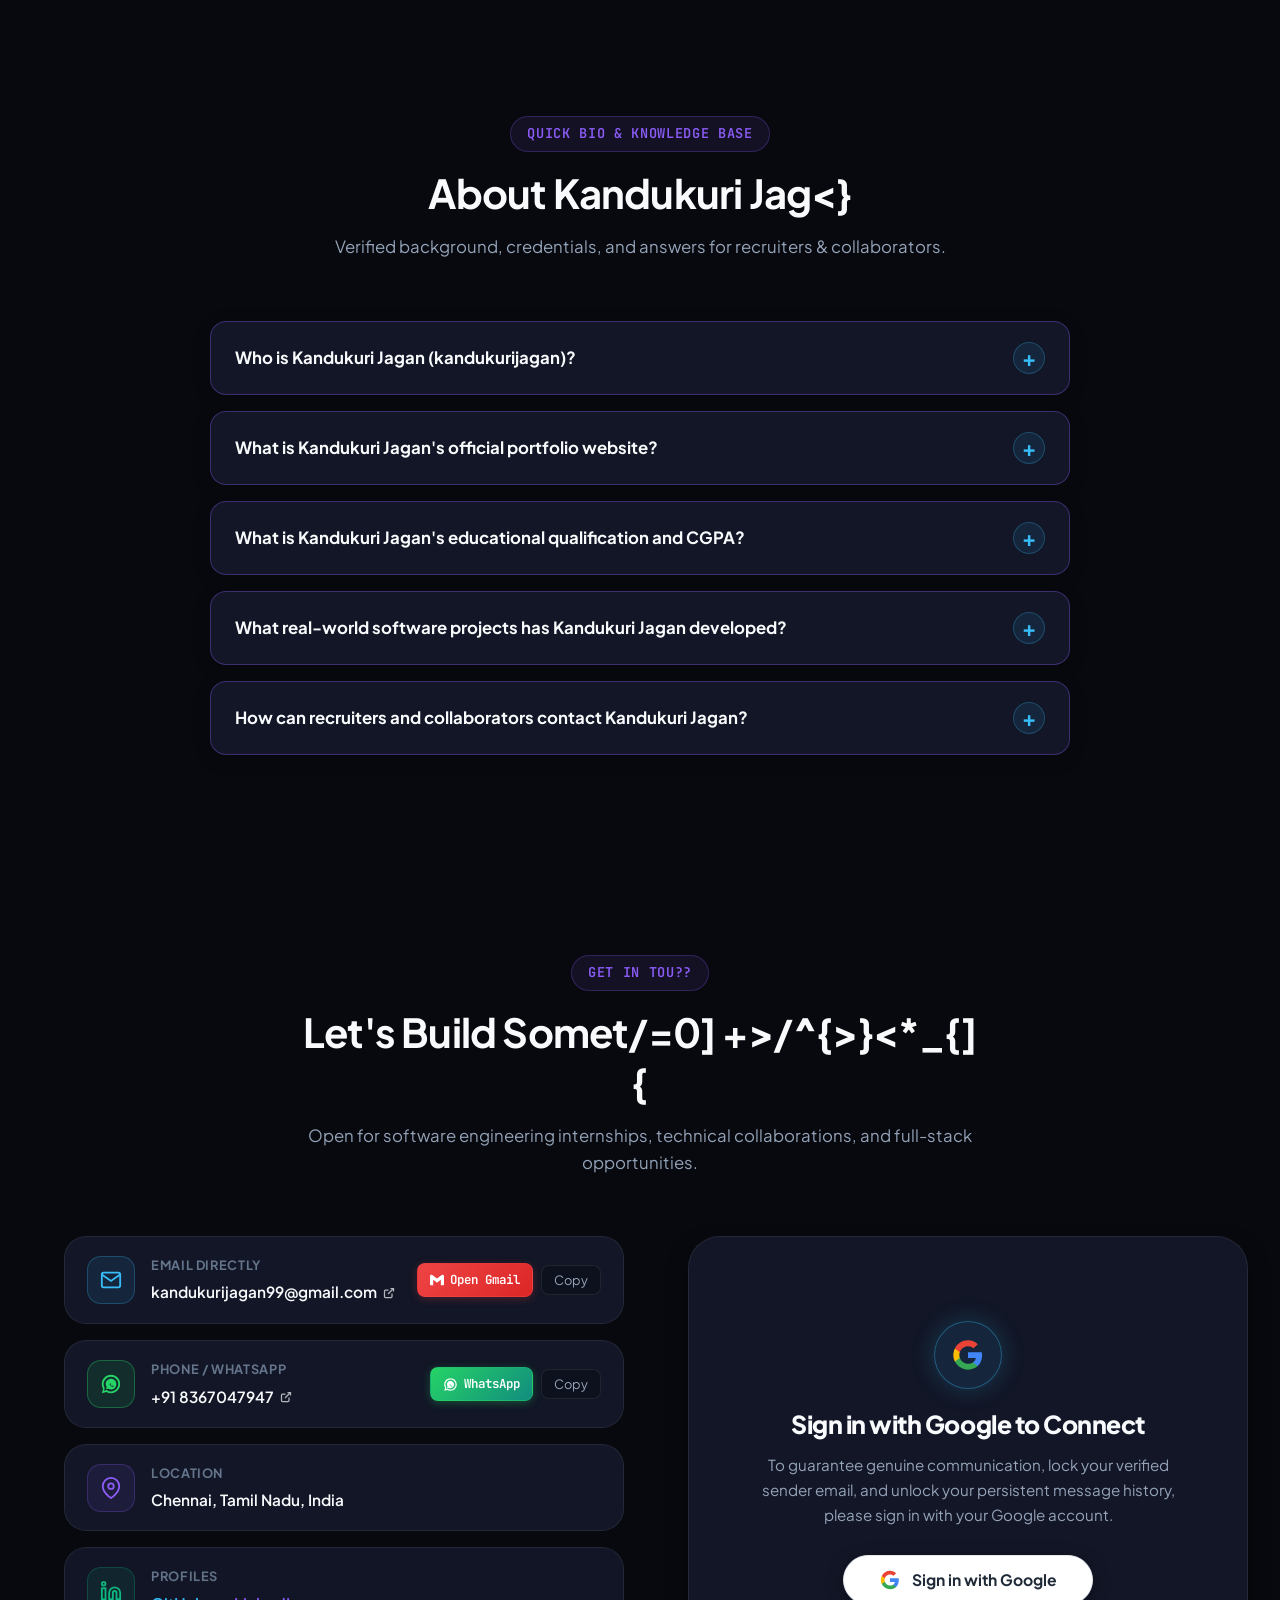
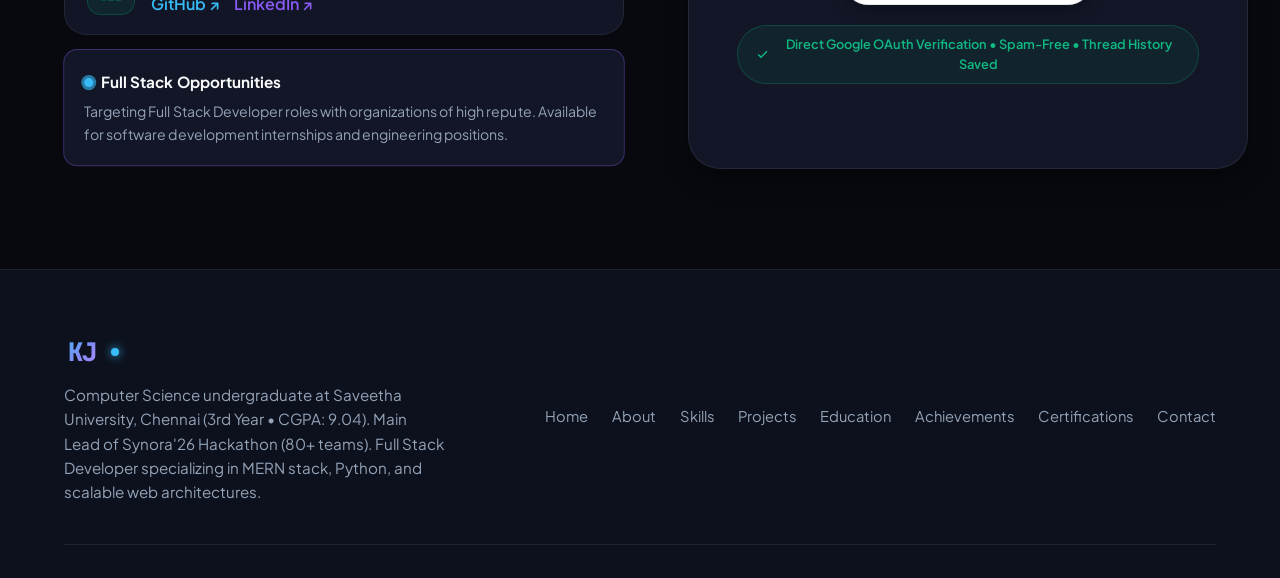
==== commit 832051b6: "fix(webhook): update Google Apps Script Web App URL to AKfycbwpv5exe2OE-op9KhqQCO0fJScB8nEkyOjfKvr2H" ====
--- a/index.html
+++ b/index.html
@@ -1959,7 +1959,7 @@
             </div>
 
             <!-- Connected to Google Apps Script webhook -->
-            <form id="portfolio-contact-form" class="contact-form" action="https://script.google.com/macros/s/AKfycbxb2uoJsZRDcn4kB8_aNXXV9BfwZhdBIJWjMpn9JeNANWMclM6icL-bukdR4IwYq_ds/exec" method="POST" novalidate>
+            <form id="portfolio-contact-form" class="contact-form" action="https://script.google.com/macros/s/AKfycbwpv5exe2OE-op9KhqQCO0fJScB8nEkyOjfKvr2H-5k85nIfpAnqehRXemZnqQ-oY0/exec" method="POST" novalidate>
               <!-- Anti-Bot Honeypot Trap (Automated tools auto-fill this and get blocked) -->
               <div style="display:none !important; position:absolute; left:-9999px;" aria-hidden="true">
                 <input type="text" name="hp_trap" id="hp_trap" tabindex="-1" autocomplete="off">
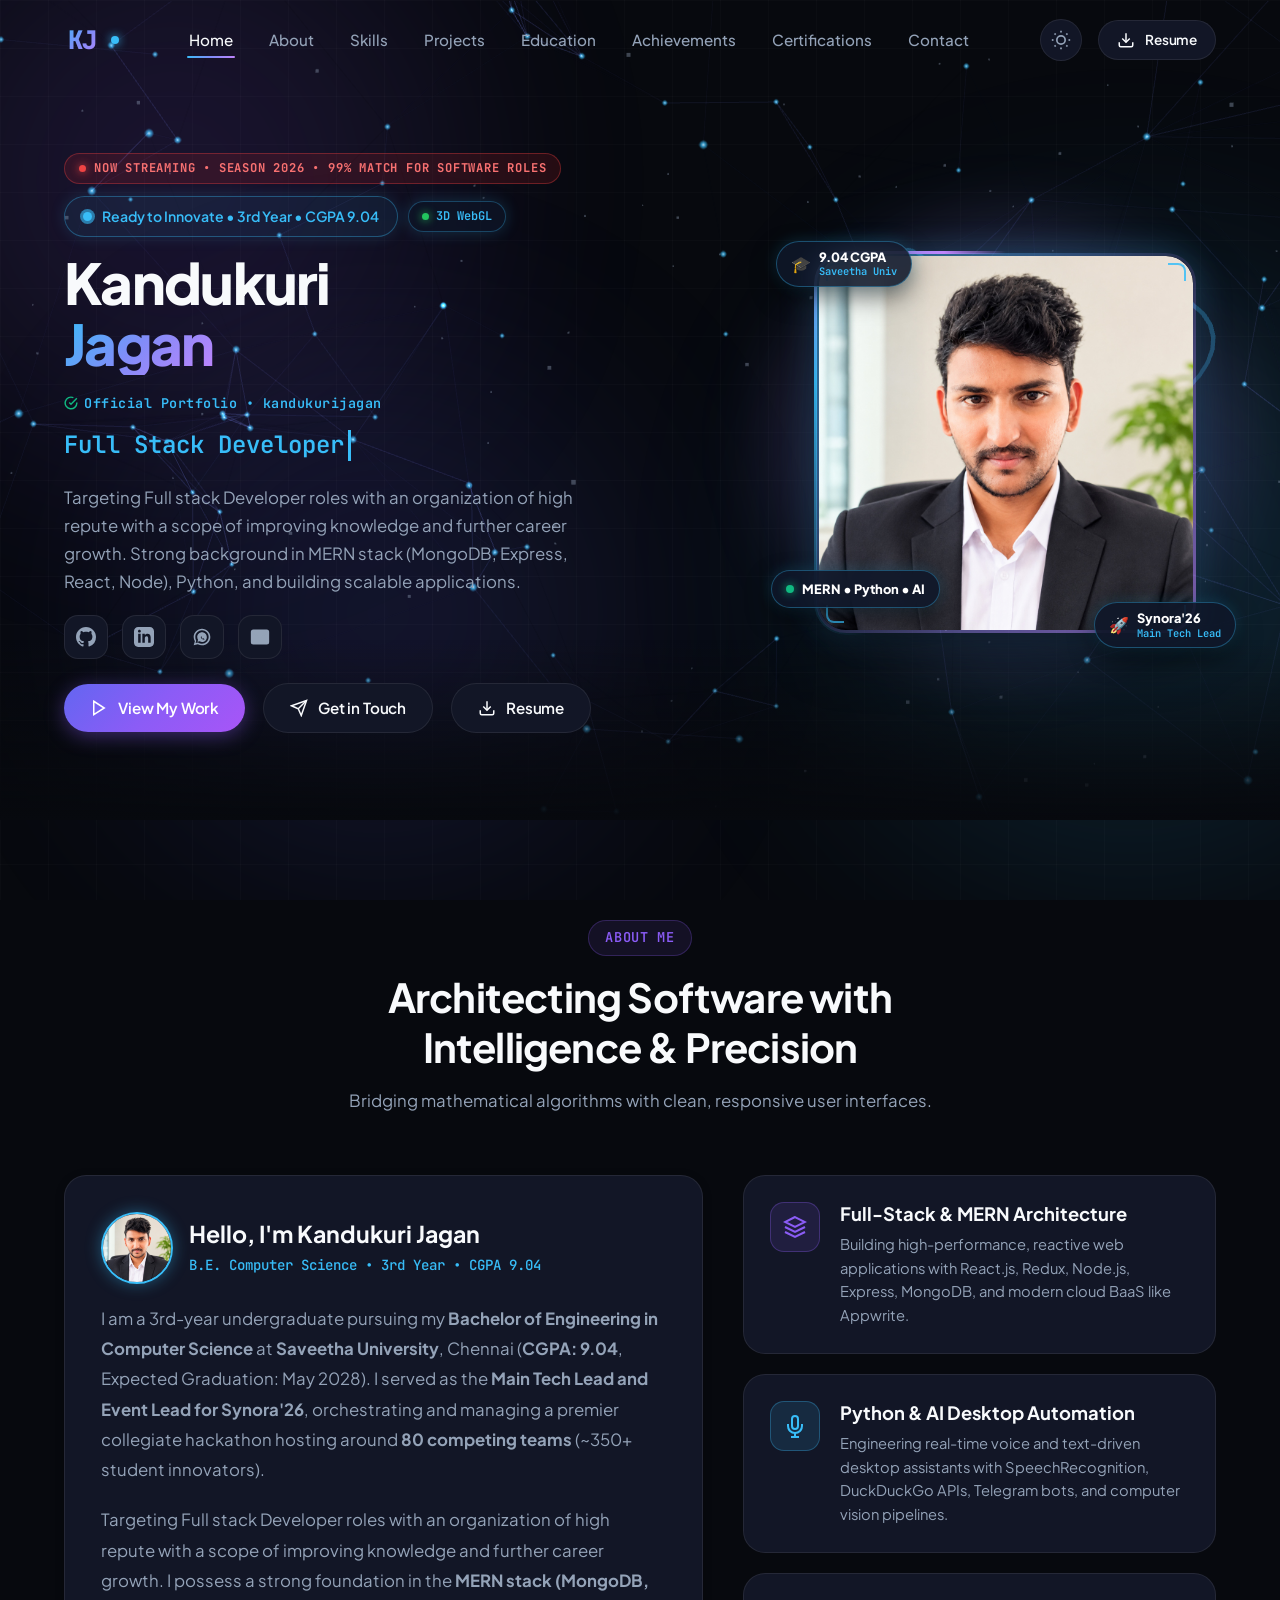
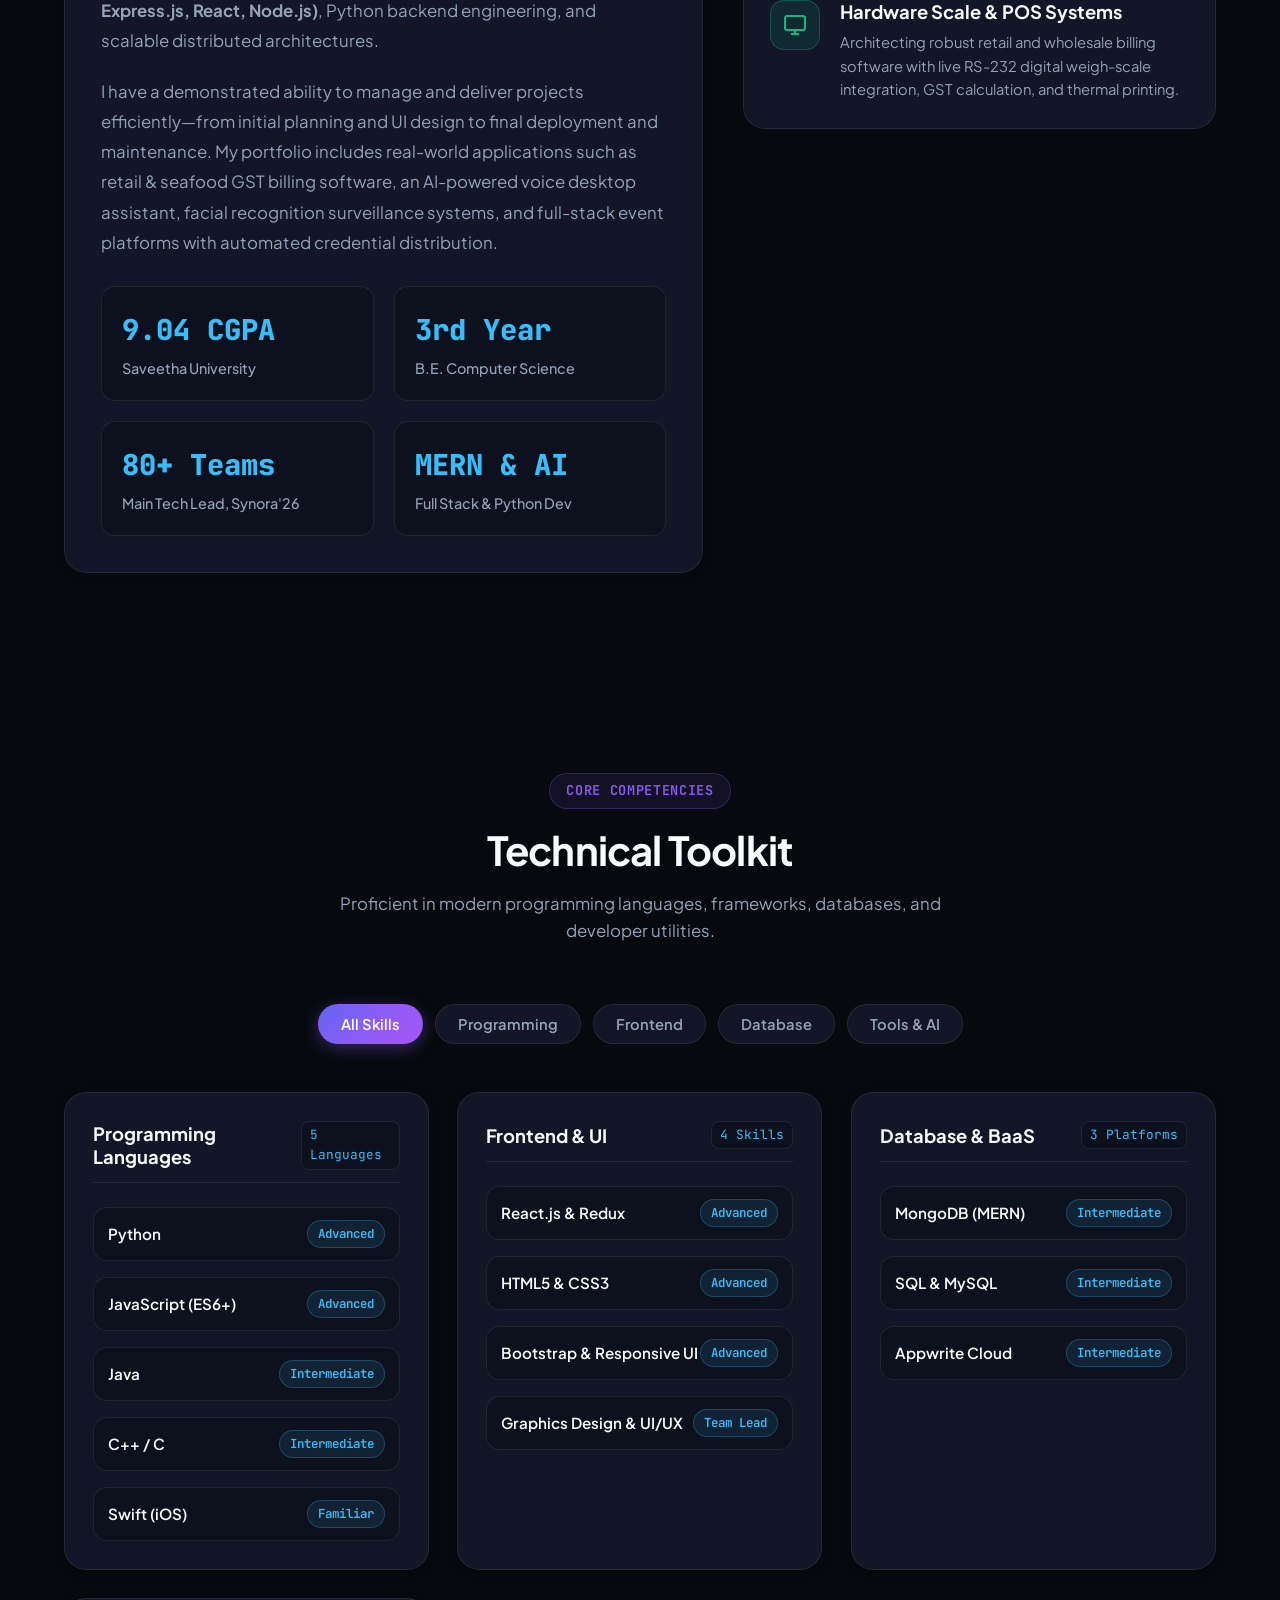
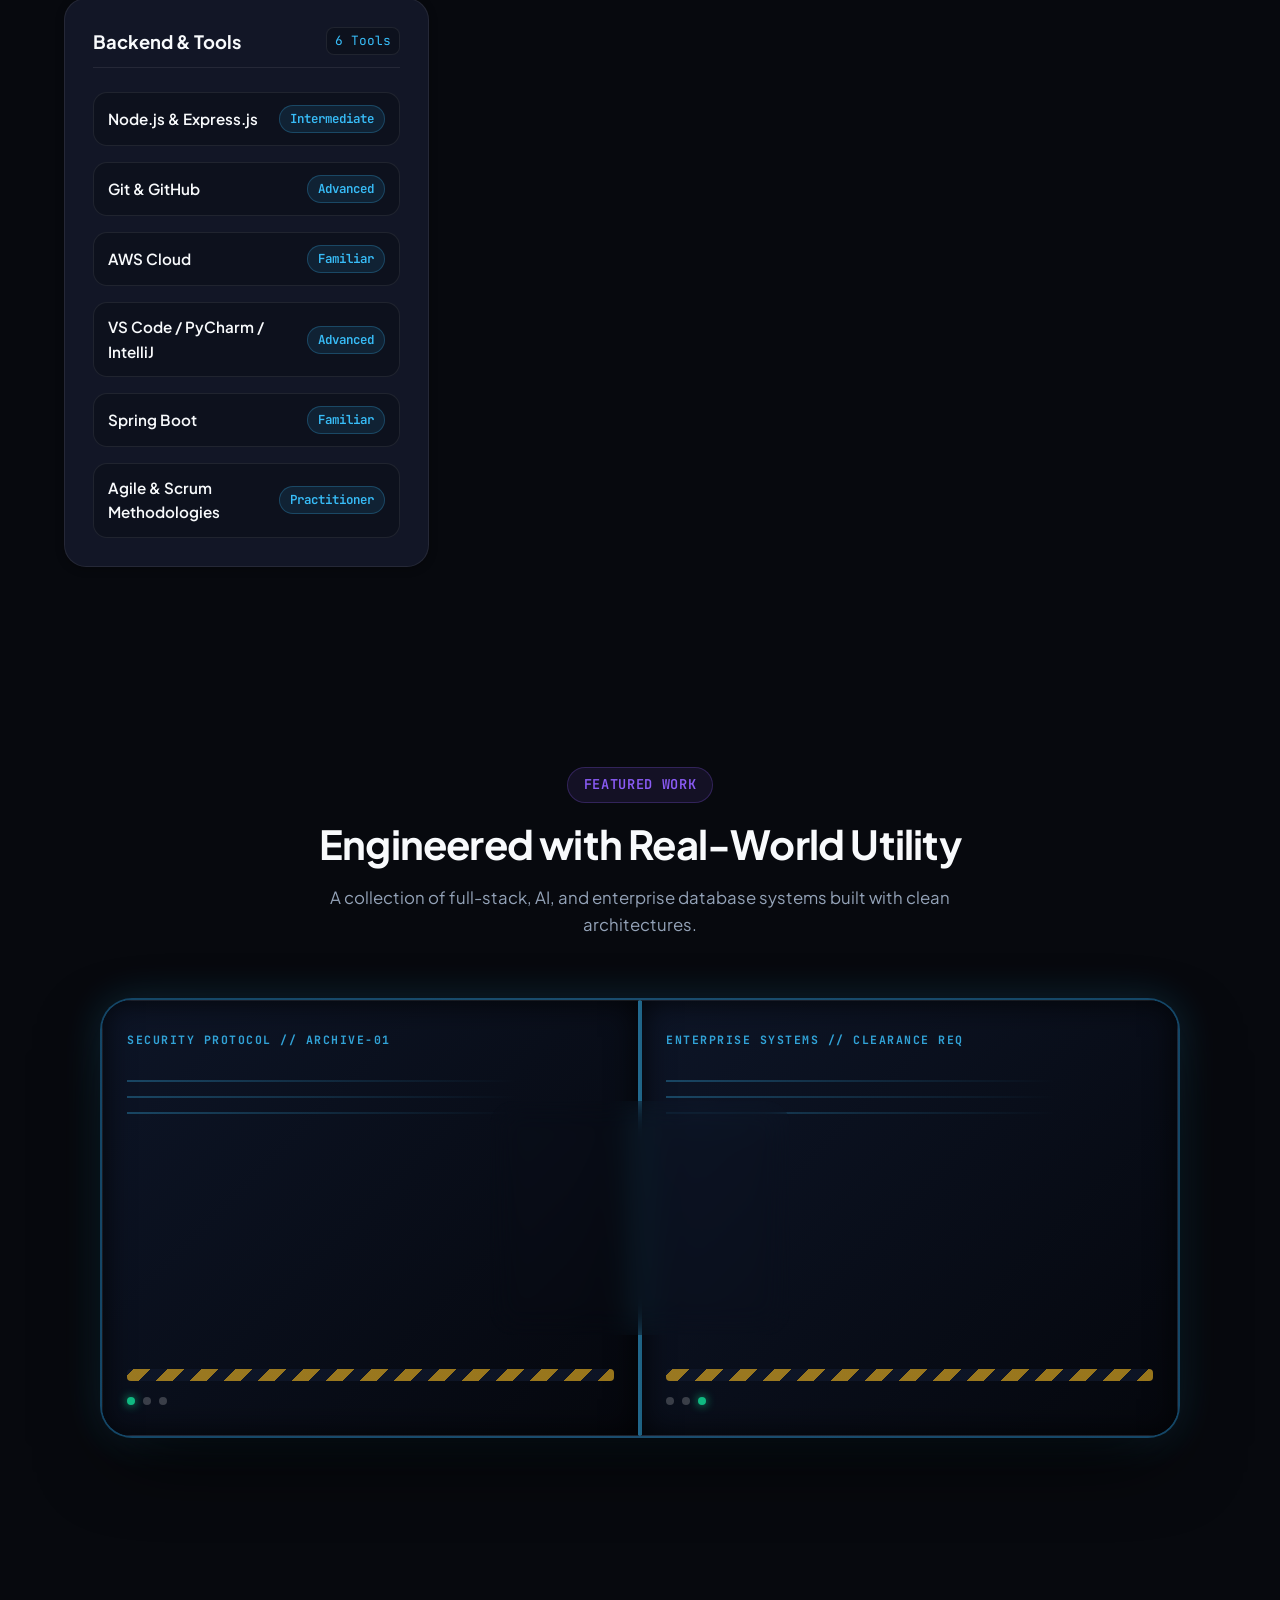
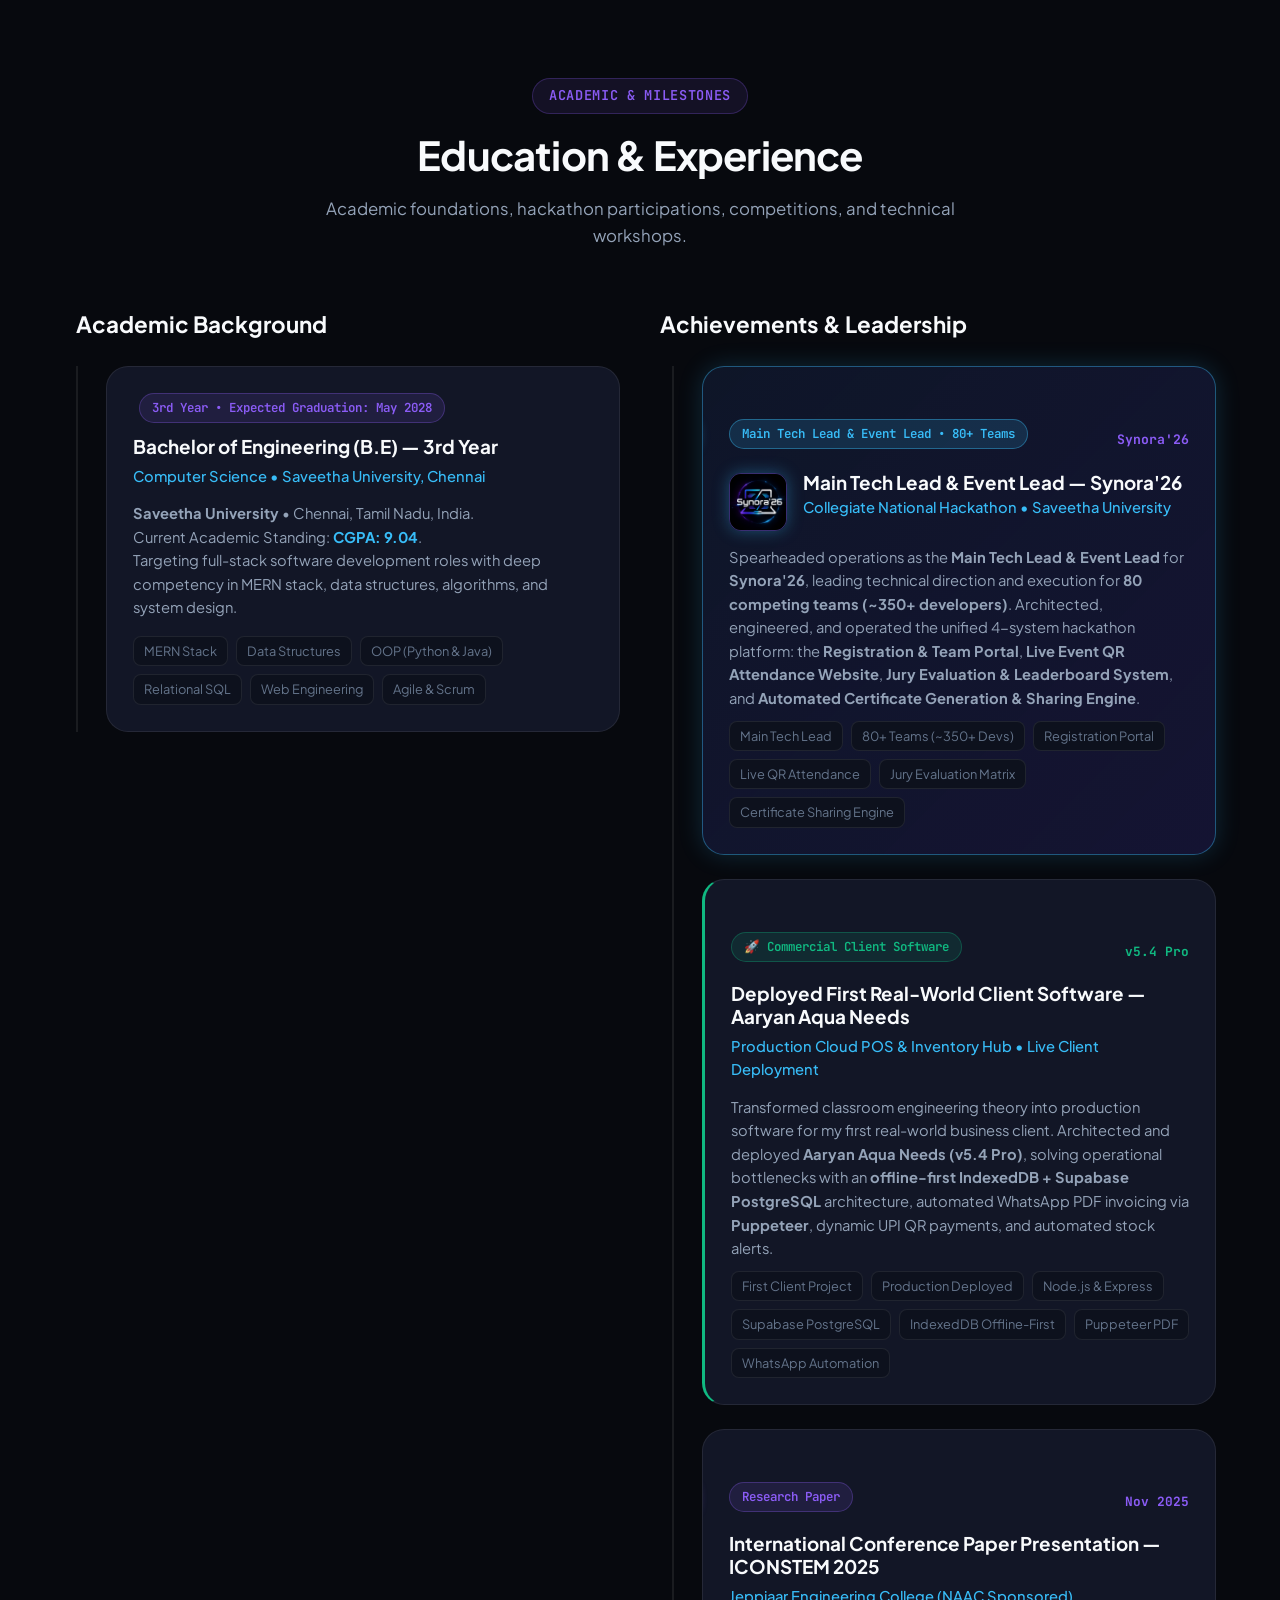
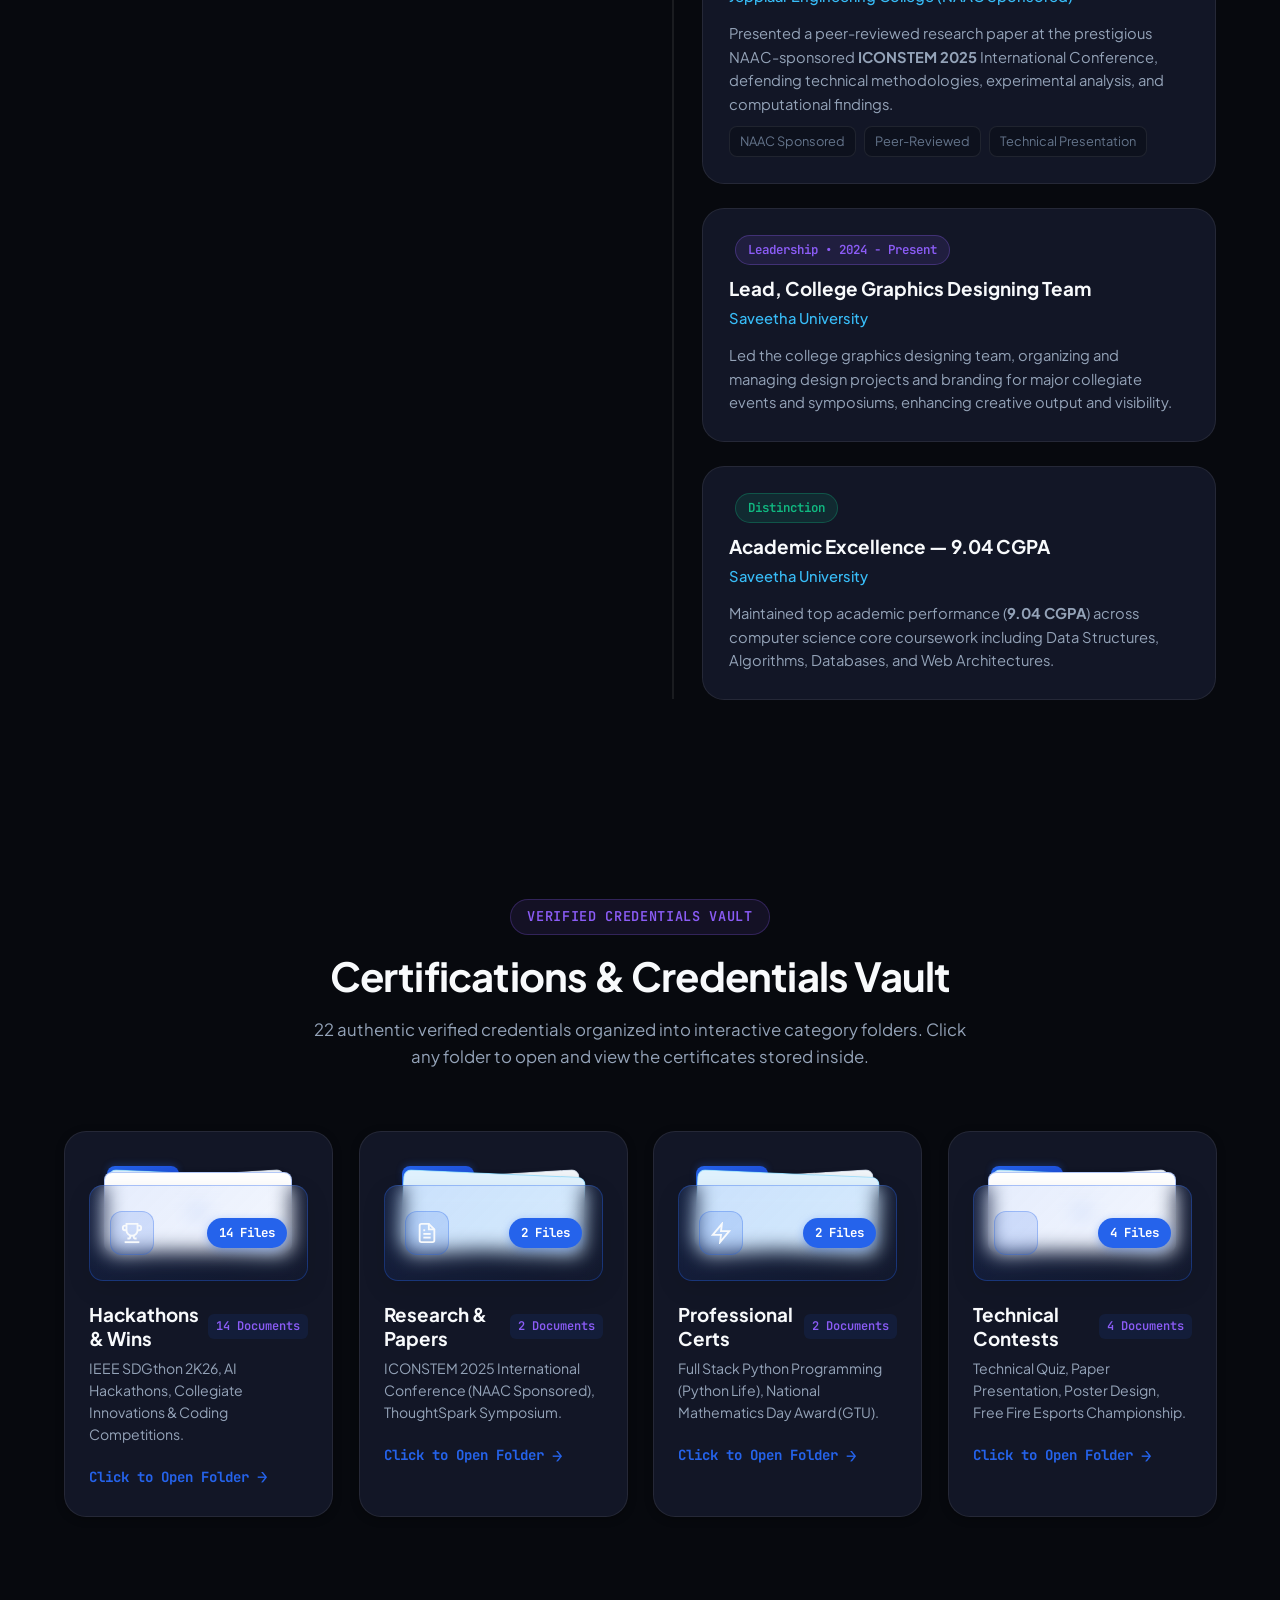
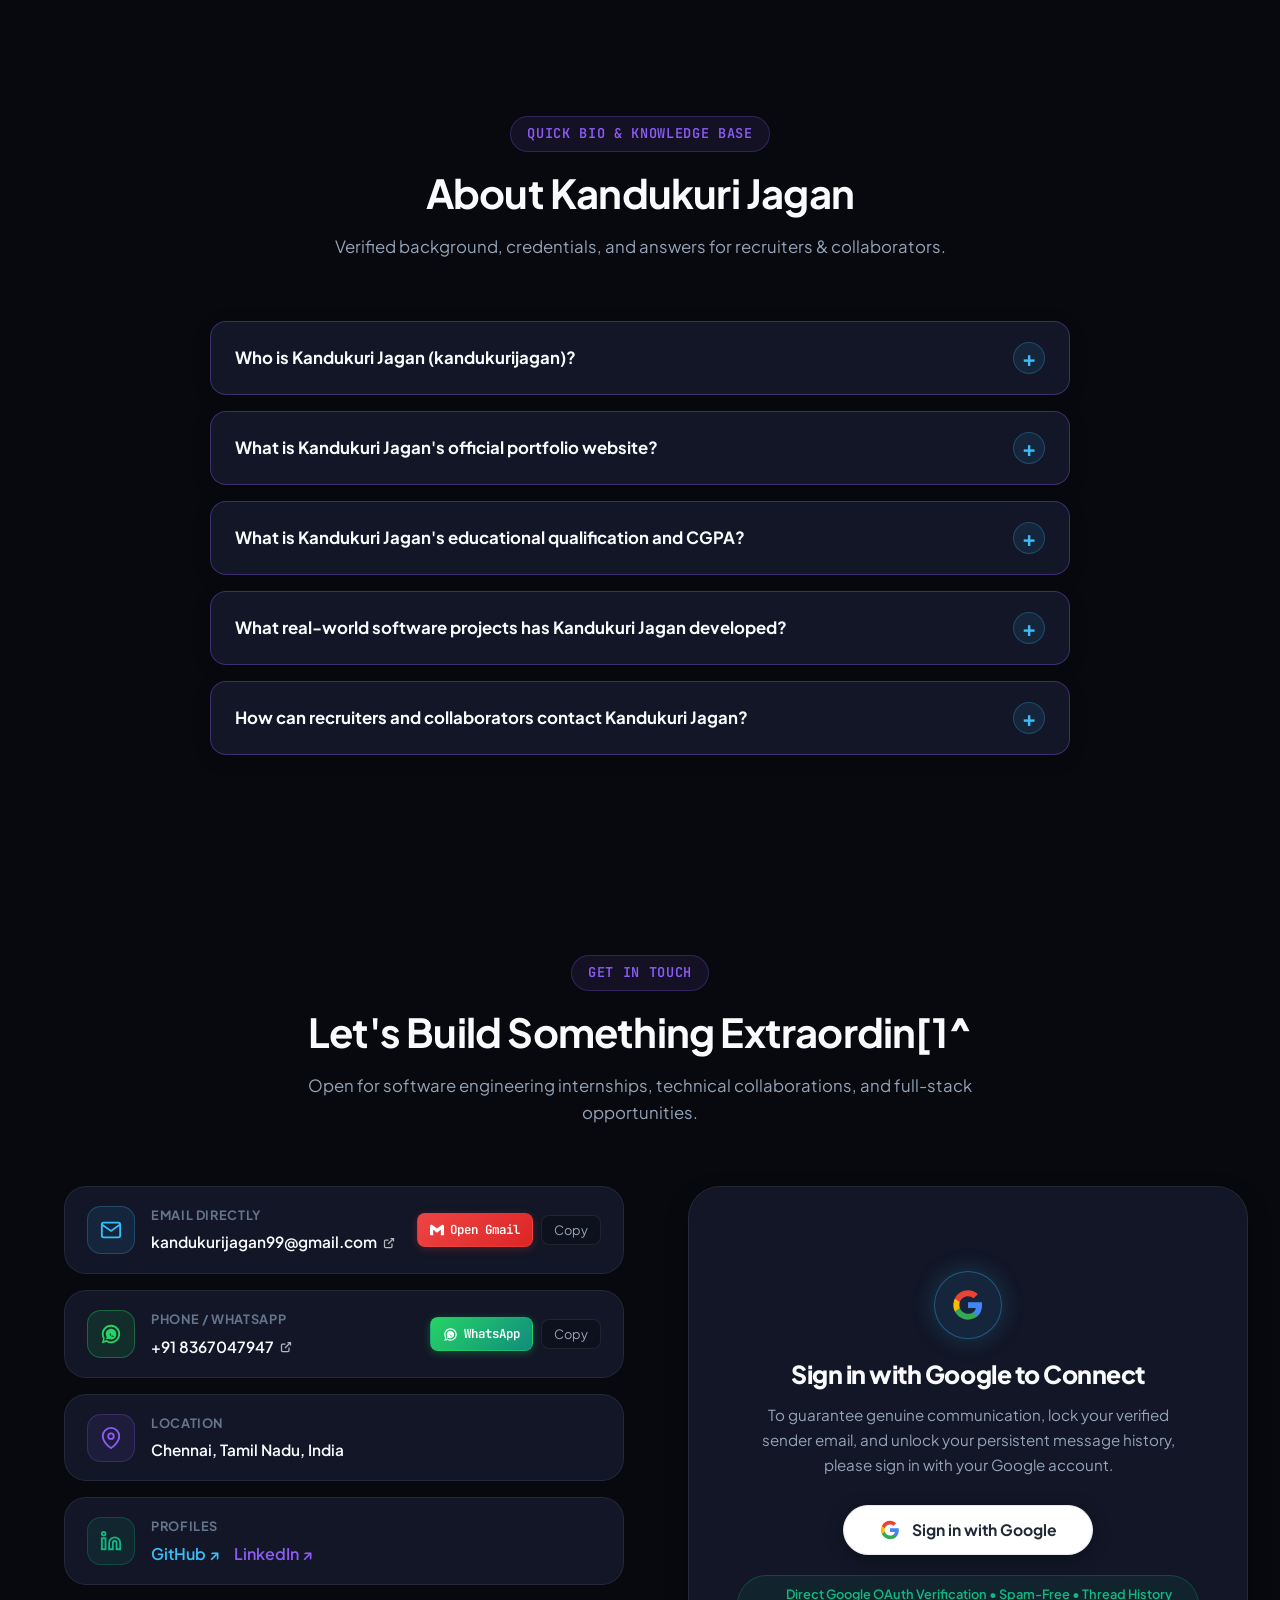
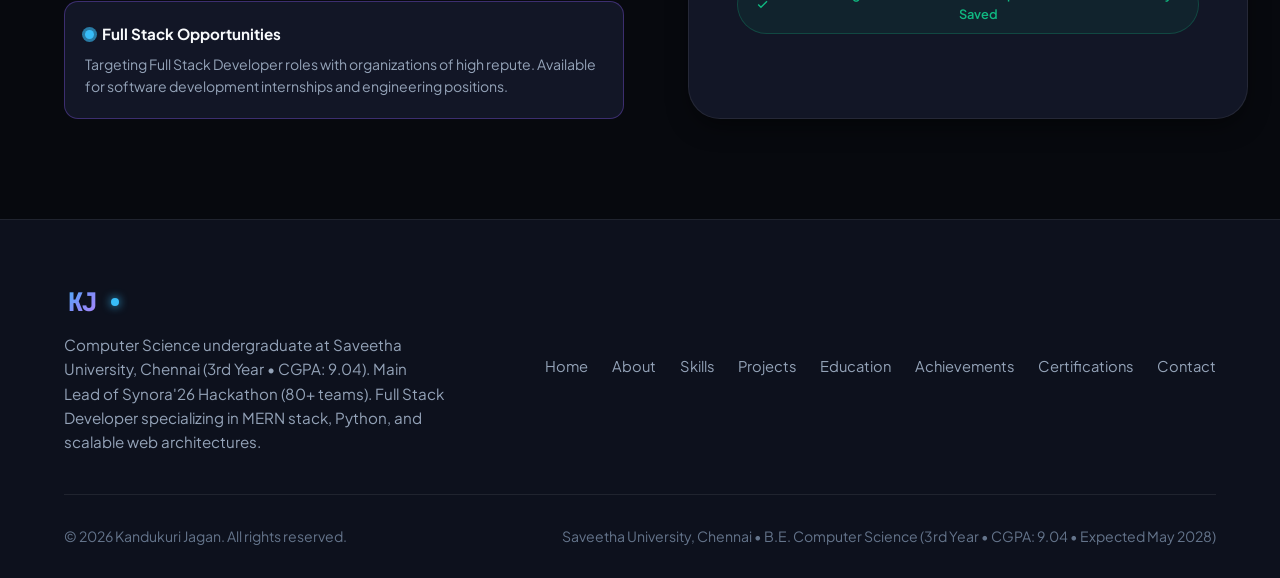
==== commit 0424717b: "refactor(animations): remove advanced suite and restore original clean animations" ====
--- a/index.html
+++ b/index.html
@@ -383,26 +383,6 @@
 
       <!-- Header Right Controls -->
       <div class="header-actions">
-        <!-- Developer CLI Terminal Trigger (Ctrl+`) -->
-        <button type="button" class="btn-terminal-trigger" id="btn-terminal-trigger" title="Open Developer CLI Terminal (Ctrl+`)" aria-label="Open Developer CLI Terminal">
-          <span class="terminal-prompt-sym">&gt;_</span>
-          <span class="terminal-btn-text">Terminal</span>
-        </button>
-
-        <!-- Command Palette Trigger (Ctrl+K / ⌘K) -->
-        <button type="button" class="cmd-k-trigger" id="cmd-k-trigger" title="Open Command Palette (Ctrl+K or ⌘K)" aria-label="Open Command Palette">
-          <span class="cmd-k-badge">⌘K</span>
-          <span class="cmd-k-text">Quick Actions</span>
-        </button>
-
-        <!-- Procedural Web Audio FX Toggle -->
-        <button type="button" class="audio-toggle-btn" id="audio-toggle-btn" aria-label="Toggle Web Audio FX" title="Turn Sound FX On/Off">
-          <svg width="17" height="17" viewBox="0 0 24 24" fill="none" stroke="currentColor" stroke-width="2">
-            <polygon points="11 5 6 9 2 9 2 15 6 15 11 19 11 5"></polygon>
-            <path d="M19.07 4.93a10 10 0 0 1 0 14.14M15.54 8.46a5 5 0 0 1 0 7.07"></path>
-          </svg>
-        </button>
-
         <!-- Theme Switcher Button -->
         <button type="button" class="theme-toggle-btn" aria-label="Toggle dark/light theme" title="Toggle theme">
           <!-- Sun Icon (Dark Mode Active) -->
@@ -1044,10 +1024,6 @@
                 <span class="tech-tag">Certificate Engine</span>
                 <span class="tech-tag">80+ Teams Scale</span>
               </div>
-              <button type="button" class="btn-inspect-arch" data-arch-project="synora26-suite">
-                <svg width="14" height="14" viewBox="0 0 24 24" fill="none" stroke="currentColor" stroke-width="2"><rect x="3" y="3" width="18" height="18" rx="2"/><path d="M3 9h18M9 21V9"/></svg>
-                <span>System Blueprint</span>
-              </button>
             </div>
           </article>
 
@@ -1083,10 +1059,6 @@
                 <span class="tech-tag">Telegram Bot</span>
                 <span class="tech-tag">RBAC Auth</span>
               </div>
-              <button type="button" class="btn-inspect-arch" data-arch-project="fish-billing">
-                <svg width="14" height="14" viewBox="0 0 24 24" fill="none" stroke="currentColor" stroke-width="2"><rect x="3" y="3" width="18" height="18" rx="2"/><path d="M3 9h18M9 21V9"/></svg>
-                <span>System Blueprint</span>
-              </button>
             </div>
           </article>
 
@@ -1116,10 +1088,6 @@
                 <span class="tech-tag">DuckDuckGo</span>
                 <span class="tech-tag">Telegram Bot</span>
               </div>
-              <button type="button" class="btn-inspect-arch" data-arch-project="desktop-assistant">
-                <svg width="14" height="14" viewBox="0 0 24 24" fill="none" stroke="currentColor" stroke-width="2"><rect x="3" y="3" width="18" height="18" rx="2"/><path d="M3 9h18M9 21V9"/></svg>
-                <span>System Blueprint</span>
-              </button>
             </div>
           </article>
 
@@ -1153,10 +1121,6 @@
                 <span class="tech-tag">Thermal FLIR</span>
                 <span class="tech-tag">SIH // MHA Defense</span>
               </div>
-              <button type="button" class="btn-inspect-arch" data-arch-project="crime-monitoring">
-                <svg width="14" height="14" viewBox="0 0 24 24" fill="none" stroke="currentColor" stroke-width="2"><rect x="3" y="3" width="18" height="18" rx="2"/><path d="M3 9h18M9 21V9"/></svg>
-                <span>System Blueprint</span>
-              </button>
             </div>
           </article>
         </div>
@@ -2253,7 +2217,5 @@
   <script src="js/contact-auth.js?v=8.5"></script>
   <script src="js/contact.js?v=8.5"></script>
   <script src="js/main.js?v=8.5"></script>
-  <!-- Advanced Interaction Suite: Command Palette (Ctrl+K), Web Audio FX & 3D Shimmer -->
-  <script src="js/advanced-suite.js?v=9.0"></script>
 </body>
 </html>
--- a/css/animations.css
+++ b/css/animations.css
@@ -562,889 +562,3 @@
     transform: none !important;
   }
 }
-
-/* ==========================================================================
-   ADVANCED SUITE: COMMAND PALETTE, HOLOGRAPHIC TILT & AUDIO FX
-   ========================================================================== */
-
-/* 1. Command Palette Trigger Button in Navbar */
-.cmd-k-trigger {
-  display: inline-flex;
-  align-items: center;
-  gap: 8px;
-  background: rgba(255, 255, 255, 0.04);
-  border: 1px solid rgba(255, 255, 255, 0.12);
-  color: #94a3b8;
-  padding: 6px 12px;
-  border-radius: 999px;
-  font-size: 12px;
-  font-weight: 600;
-  cursor: pointer;
-  white-space: nowrap;
-  transition: all 0.25s cubic-bezier(0.16, 1, 0.3, 1);
-}
-
-.cmd-k-trigger:hover {
-  background: rgba(56, 189, 248, 0.12);
-  border-color: rgba(56, 189, 248, 0.4);
-  color: #38bdf8;
-  transform: translateY(-1px);
-}
-
-@media (max-width: 640px) {
-  .cmd-k-trigger .cmd-k-text {
-    display: none;
-  }
-  .cmd-k-trigger {
-    padding: 6px 10px;
-  }
-}
-
-.cmd-k-badge {
-  background: rgba(255, 255, 255, 0.08);
-  border: 1px solid rgba(255, 255, 255, 0.15);
-  padding: 1px 6px;
-  border-radius: 4px;
-  font-family: inherit;
-  font-size: 11px;
-  color: #e2e8f0;
-}
-
-/* 2. Web Audio Toggle Button */
-.audio-toggle-btn {
-  display: inline-flex;
-  align-items: center;
-  justify-content: center;
-  width: 38px;
-  height: 38px;
-  border-radius: 50%;
-  background: rgba(255, 255, 255, 0.04);
-  border: 1px solid rgba(255, 255, 255, 0.1);
-  color: #94a3b8;
-  cursor: pointer;
-  transition: all 0.25s ease;
-}
-
-.audio-toggle-btn:hover {
-  background: rgba(56, 189, 248, 0.12);
-  border-color: rgba(56, 189, 248, 0.4);
-  color: #38bdf8;
-  transform: translateY(-1px);
-}
-
-.audio-toggle-btn.active {
-  color: #38bdf8;
-  border-color: rgba(56, 189, 248, 0.5);
-  box-shadow: 0 0 14px rgba(56, 189, 248, 0.3);
-}
-
-/* 3. Command Palette Modal Overlay */
-.cmd-palette-overlay {
-  position: fixed;
-  inset: 0;
-  background: rgba(7, 9, 14, 0.75);
-  backdrop-filter: blur(16px);
-  -webkit-backdrop-filter: blur(16px);
-  z-index: 10000;
-  display: flex;
-  align-items: flex-start;
-  justify-content: center;
-  padding: 80px 20px 20px;
-  opacity: 0;
-  visibility: hidden;
-  transition: all 0.25s cubic-bezier(0.16, 1, 0.3, 1);
-}
-
-.cmd-palette-overlay.open {
-  opacity: 1;
-  visibility: visible;
-}
-
-.cmd-palette-container {
-  width: 100%;
-  max-width: 620px;
-  background: rgba(13, 18, 30, 0.95);
-  border: 1px solid rgba(56, 189, 248, 0.25);
-  box-shadow: 0 25px 60px rgba(0, 0, 0, 0.65), 0 0 30px rgba(56, 189, 248, 0.15);
-  border-radius: 16px;
-  overflow: hidden;
-  transform: scale(0.95) translateY(-10px);
-  transition: transform 0.25s cubic-bezier(0.16, 1, 0.3, 1);
-  display: flex;
-  flex-direction: column;
-}
-
-.cmd-palette-overlay.open .cmd-palette-container {
-  transform: scale(1) translateY(0);
-}
-
-.cmd-palette-header {
-  display: flex;
-  align-items: center;
-  gap: 12px;
-  padding: 16px 20px;
-  border-bottom: 1px solid rgba(255, 255, 255, 0.08);
-}
-
-.cmd-palette-search-icon {
-  width: 20px;
-  height: 20px;
-  color: #38bdf8;
-  flex-shrink: 0;
-}
-
-.cmd-palette-input {
-  flex: 1;
-  background: transparent;
-  border: none;
-  outline: none;
-  color: #ffffff;
-  font-size: 15px;
-  font-family: inherit;
-}
-
-.cmd-palette-input::placeholder {
-  color: #64748b;
-}
-
-.cmd-esc-badge {
-  background: rgba(255, 255, 255, 0.08);
-  border: 1px solid rgba(255, 255, 255, 0.15);
-  color: #94a3b8;
-  padding: 2px 7px;
-  border-radius: 4px;
-  font-size: 11px;
-}
-
-.cmd-palette-results {
-  max-height: 380px;
-  overflow-y: auto;
-  padding: 10px 0;
-}
-
-.cmd-category-header {
-  font-size: 11px;
-  text-transform: uppercase;
-  letter-spacing: 1px;
-  color: #64748b;
-  font-weight: 700;
-  padding: 10px 20px 4px;
-}
-
-.cmd-item {
-  display: flex;
-  align-items: center;
-  gap: 14px;
-  padding: 11px 20px;
-  cursor: pointer;
-  color: #cbd5e1;
-  font-size: 14px;
-  transition: all 0.15s ease;
-}
-
-.cmd-item:hover,
-.cmd-item.selected {
-  background: rgba(56, 189, 248, 0.12);
-  color: #38bdf8;
-}
-
-.cmd-item-icon {
-  font-size: 16px;
-  width: 22px;
-  text-align: center;
-  flex-shrink: 0;
-}
-
-.cmd-item-label {
-  flex: 1;
-  font-weight: 500;
-}
-
-.cmd-item-action-hint {
-  color: #64748b;
-  font-size: 13px;
-  opacity: 0;
-  transition: opacity 0.15s ease;
-}
-
-.cmd-item:hover .cmd-item-action-hint,
-.cmd-item.selected .cmd-item-action-hint {
-  opacity: 1;
-  color: #38bdf8;
-}
-
-.cmd-palette-footer {
-  display: flex;
-  align-items: center;
-  justify-content: space-between;
-  padding: 12px 20px;
-  background: rgba(7, 9, 14, 0.5);
-  border-top: 1px solid rgba(255, 255, 255, 0.06);
-  font-size: 12px;
-  color: #64748b;
-}
-
-.cmd-footer-hints {
-  display: flex;
-  align-items: center;
-  gap: 14px;
-}
-
-.cmd-footer-hints kbd {
-  background: rgba(255, 255, 255, 0.08);
-  border: 1px solid rgba(255, 255, 255, 0.12);
-  padding: 1px 5px;
-  border-radius: 3px;
-  font-size: 10px;
-  color: #94a3b8;
-}
-
-.cmd-empty-state {
-  text-align: center;
-  padding: 36px 20px;
-  color: #94a3b8;
-}
-
-.cmd-empty-sub {
-  font-size: 12px;
-  color: #64748b;
-  margin-top: 6px;
-  display: block;
-}
-
-/* 4. Holographic Specular Shine Overlay */
-.holo-specular-shine {
-  position: absolute;
-  inset: 0;
-  pointer-events: none;
-  border-radius: inherit;
-  background: radial-gradient(
-    circle at var(--holo-x, 50%) var(--holo-y, 50%),
-    rgba(255, 255, 255, 0.18) 0%,
-    rgba(56, 189, 248, 0.08) 25%,
-    transparent 60%
-  );
-  opacity: 0;
-  transition: opacity 0.3s ease;
-  z-index: 2;
-  mix-blend-mode: overlay;
-}
-
-.project-card:hover .holo-specular-shine,
-.cert-folder-card:hover .holo-specular-shine,
-.hero-photo-card:hover .holo-specular-shine {
-  opacity: 1;
-}
-
-/* 5. Cyber Matrix Canvas */
-.cyber-matrix-canvas {
-  position: fixed;
-  inset: 0;
-  width: 100vw;
-  height: 100vh;
-  z-index: 9998;
-  pointer-events: none;
-  opacity: 0.85;
-  display: none;
-}
-
-/* Light Theme Overrides for Command Palette */
-[data-theme="light"] .cmd-palette-container {
-  background: rgba(255, 255, 255, 0.98);
-  border-color: rgba(37, 99, 235, 0.25);
-  box-shadow: 0 25px 60px rgba(0, 0, 0, 0.15), 0 0 30px rgba(37, 99, 235, 0.1);
-}
-
-[data-theme="light"] .cmd-palette-header {
-  border-bottom-color: rgba(0, 0, 0, 0.08);
-}
-
-[data-theme="light"] .cmd-palette-input {
-  color: #0f172a;
-}
-
-[data-theme="light"] .cmd-item {
-  color: #334155;
-}
-
-[data-theme="light"] .cmd-item:hover,
-[data-theme="light"] .cmd-item.selected {
-  background: rgba(37, 99, 235, 0.08);
-  color: #2563eb;
-}
-
-[data-theme="light"] .cmd-palette-footer {
-  background: #f8fafc;
-  border-top-color: rgba(0, 0, 0, 0.06);
-}
-
-/* ==========================================================================
-   ADVANCED SUITE: DEVELOPER TERMINAL (jagan-cli)
-   ========================================================================== */
-.btn-terminal-trigger {
-  display: inline-flex;
-  align-items: center;
-  gap: 6px;
-  background: rgba(16, 185, 129, 0.08);
-  border: 1px solid rgba(16, 185, 129, 0.35);
-  color: #10b981;
-  padding: 6px 12px;
-  border-radius: 999px;
-  font-size: 12px;
-  font-weight: 700;
-  cursor: pointer;
-  white-space: nowrap;
-  font-family: monospace;
-  transition: all 0.25s cubic-bezier(0.16, 1, 0.3, 1);
-}
-
-.btn-terminal-trigger:hover {
-  background: rgba(16, 185, 129, 0.18);
-  border-color: #10b981;
-  transform: translateY(-1px);
-  box-shadow: 0 0 16px rgba(16, 185, 129, 0.35);
-}
-
-.terminal-prompt-sym {
-  color: #10b981;
-  font-weight: 800;
-}
-
-@media (max-width: 768px) {
-  .btn-terminal-trigger .terminal-btn-text {
-    display: none;
-  }
-}
-
-.dev-terminal-overlay {
-  position: fixed;
-  inset: 0;
-  background: rgba(7, 9, 14, 0.82);
-  backdrop-filter: blur(14px);
-  -webkit-backdrop-filter: blur(14px);
-  z-index: 10001;
-  display: flex;
-  align-items: center;
-  justify-content: center;
-  padding: 24px;
-  opacity: 0;
-  visibility: hidden;
-  transition: all 0.25s cubic-bezier(0.16, 1, 0.3, 1);
-}
-
-.dev-terminal-overlay.open {
-  opacity: 1;
-  visibility: visible;
-}
-
-.dev-terminal-window {
-  width: 100%;
-  max-width: 820px;
-  height: 520px;
-  max-height: 85vh;
-  background: #090d16;
-  border: 1px solid rgba(56, 189, 248, 0.3);
-  box-shadow: 0 30px 80px rgba(0, 0, 0, 0.85), 0 0 40px rgba(56, 189, 248, 0.15);
-  border-radius: 14px;
-  overflow: hidden;
-  display: flex;
-  flex-direction: column;
-  transform: scale(0.95) translateY(10px);
-  transition: transform 0.25s cubic-bezier(0.16, 1, 0.3, 1);
-  font-family: ui-monospace, SFMono-Regular, Menlo, Monaco, Consolas, monospace;
-}
-
-.dev-terminal-overlay.open .dev-terminal-window {
-  transform: scale(1) translateY(0);
-}
-
-.dev-terminal-titlebar {
-  display: flex;
-  align-items: center;
-  justify-content: space-between;
-  padding: 12px 18px;
-  background: #0d131f;
-  border-bottom: 1px solid rgba(255, 255, 255, 0.08);
-}
-
-.terminal-traffic-lights {
-  display: flex;
-  gap: 8px;
-}
-
-.traffic-dot {
-  width: 12px;
-  height: 12px;
-  border-radius: 50%;
-  cursor: pointer;
-  display: inline-block;
-}
-
-.dot-red { background: #ef4444; }
-.dot-yellow { background: #f59e0b; }
-.dot-green { background: #10b981; }
-
-.terminal-title-text {
-  font-size: 12px;
-  color: #94a3b8;
-  display: flex;
-  align-items: center;
-  gap: 8px;
-  font-weight: 600;
-}
-
-.term-status-dot {
-  width: 7px;
-  height: 7px;
-  border-radius: 50%;
-  background: #10b981;
-  box-shadow: 0 0 6px #10b981;
-}
-
-.terminal-titlebar-tag {
-  font-size: 11px;
-  color: #64748b;
-  font-weight: 700;
-  letter-spacing: 0.5px;
-}
-
-.dev-terminal-body {
-  flex: 1;
-  padding: 20px;
-  overflow-y: auto;
-  color: #e2e8f0;
-  font-size: 13.5px;
-  line-height: 1.6;
-}
-
-.terminal-banner {
-  color: #38bdf8;
-  font-size: 11px;
-  line-height: 1.25;
-  margin: 0 0 16px;
-  white-space: pre;
-}
-
-.terminal-line {
-  margin-bottom: 8px;
-  word-break: break-word;
-}
-
-.term-line-echo {
-  color: #38bdf8;
-  font-weight: 600;
-}
-
-.term-table-header {
-  color: #94a3b8;
-  font-size: 11px;
-  text-transform: uppercase;
-  letter-spacing: 1px;
-  margin-bottom: 6px;
-  font-weight: 700;
-}
-
-.term-table-row {
-  display: flex;
-  gap: 16px;
-  padding: 3px 0;
-}
-
-.term-cmd-key {
-  color: #10b981;
-  font-weight: 700;
-  width: 110px;
-  flex-shrink: 0;
-}
-
-.term-cmd-desc {
-  color: #cbd5e1;
-}
-
-.term-block,
-.term-block-accent {
-  background: rgba(255, 255, 255, 0.03);
-  border: 1px solid rgba(255, 255, 255, 0.08);
-  border-radius: 8px;
-  padding: 12px 16px;
-  margin: 8px 0;
-}
-
-.term-block-accent {
-  border-color: rgba(56, 189, 248, 0.3);
-  background: rgba(56, 189, 248, 0.05);
-}
-
-.terminal-prompt-line {
-  display: flex;
-  align-items: center;
-  gap: 10px;
-  margin-top: 10px;
-}
-
-.term-user-path {
-  color: #10b981;
-  font-weight: 700;
-  white-space: nowrap;
-}
-
-.term-tilde {
-  color: #38bdf8;
-}
-
-.terminal-cmd-input {
-  flex: 1;
-  background: transparent;
-  border: none;
-  outline: none;
-  color: #ffffff;
-  font-family: inherit;
-  font-size: 13.5px;
-}
-
-/* ==========================================================================
-   ADVANCED SUITE: SYSTEM ARCHITECTURE BLUEPRINT MODAL
-   ========================================================================== */
-.btn-inspect-arch {
-  display: inline-flex;
-  align-items: center;
-  gap: 7px;
-  background: rgba(56, 189, 248, 0.08);
-  border: 1px solid rgba(56, 189, 248, 0.3);
-  color: #38bdf8;
-  padding: 7px 14px;
-  border-radius: 8px;
-  font-size: 12px;
-  font-weight: 700;
-  cursor: pointer;
-  margin-top: 14px;
-  transition: all 0.25s ease;
-}
-
-.btn-inspect-arch:hover {
-  background: rgba(56, 189, 248, 0.2);
-  border-color: #38bdf8;
-  transform: translateY(-1px);
-  box-shadow: 0 0 14px rgba(56, 189, 248, 0.35);
-}
-
-.arch-blueprint-modal {
-  position: fixed;
-  inset: 0;
-  background: rgba(7, 9, 14, 0.85);
-  backdrop-filter: blur(16px);
-  -webkit-backdrop-filter: blur(16px);
-  z-index: 10002;
-  display: flex;
-  align-items: center;
-  justify-content: center;
-  padding: 24px;
-  opacity: 0;
-  visibility: hidden;
-  transition: all 0.25s cubic-bezier(0.16, 1, 0.3, 1);
-}
-
-.arch-blueprint-modal.open {
-  opacity: 1;
-  visibility: visible;
-}
-
-.arch-modal-dialog {
-  width: 100%;
-  max-width: 900px;
-  background: #0d121e;
-  border: 1px solid rgba(56, 189, 248, 0.3);
-  box-shadow: 0 30px 80px rgba(0, 0, 0, 0.85), 0 0 40px rgba(56, 189, 248, 0.15);
-  border-radius: 16px;
-  overflow: hidden;
-  transform: scale(0.95) translateY(10px);
-  transition: transform 0.25s cubic-bezier(0.16, 1, 0.3, 1);
-  display: flex;
-  flex-direction: column;
-}
-
-.arch-blueprint-modal.open .arch-modal-dialog {
-  transform: scale(1) translateY(0);
-}
-
-.arch-modal-header {
-  display: flex;
-  align-items: flex-start;
-  justify-content: space-between;
-  padding: 22px 26px;
-  background: #090e18;
-  border-bottom: 1px solid rgba(255, 255, 255, 0.08);
-}
-
-.arch-blueprint-tag {
-  font-size: 11px;
-  font-weight: 700;
-  color: #38bdf8;
-  letter-spacing: 1px;
-  margin-bottom: 4px;
-}
-
-.arch-blueprint-title {
-  font-size: 19px;
-  font-weight: 800;
-  color: #ffffff;
-  margin: 0;
-}
-
-.arch-modal-close {
-  background: transparent;
-  border: none;
-  color: #94a3b8;
-  font-size: 26px;
-  cursor: pointer;
-  line-height: 1;
-  transition: color 0.2s ease;
-}
-
-.arch-modal-close:hover {
-  color: #ffffff;
-}
-
-.arch-modal-body {
-  padding: 24px 26px;
-  overflow-y: auto;
-  max-height: 75vh;
-}
-
-.arch-blueprint-desc {
-  font-size: 14px;
-  line-height: 1.6;
-  color: #cbd5e1;
-  margin: 0 0 24px;
-}
-
-.arch-flow-row {
-  display: flex;
-  align-items: center;
-  justify-content: space-between;
-  gap: 12px;
-  margin: 20px 0 30px;
-  overflow-x: auto;
-  padding-bottom: 10px;
-}
-
-.arch-node-box {
-  flex: 1;
-  min-width: 170px;
-  background: rgba(255, 255, 255, 0.03);
-  border: 1px solid rgba(56, 189, 248, 0.25);
-  border-radius: 12px;
-  padding: 16px;
-  position: relative;
-  transition: all 0.25s ease;
-}
-
-.arch-node-box:hover {
-  border-color: #38bdf8;
-  box-shadow: 0 0 18px rgba(56, 189, 248, 0.25);
-  transform: translateY(-2px);
-}
-
-.arch-node-badge {
-  font-size: 10px;
-  font-weight: 800;
-  color: #38bdf8;
-  letter-spacing: 0.8px;
-  margin-bottom: 6px;
-}
-
-.arch-node-name {
-  font-size: 14px;
-  font-weight: 700;
-  color: #ffffff;
-  margin-bottom: 4px;
-}
-
-.arch-node-tech {
-  font-size: 12px;
-  color: #10b981;
-  font-weight: 600;
-  margin-bottom: 8px;
-}
-
-.arch-node-role {
-  font-size: 11.5px;
-  line-height: 1.5;
-  color: #94a3b8;
-}
-
-.arch-node-arrow {
-  display: flex;
-  align-items: center;
-  justify-content: center;
-  position: relative;
-  width: 32px;
-  flex-shrink: 0;
-  color: #38bdf8;
-  font-size: 16px;
-}
-
-.arch-arrow-line {
-  position: absolute;
-  top: 50%;
-  left: 0;
-  right: 0;
-  height: 2px;
-  background: rgba(56, 189, 248, 0.3);
-}
-
-.arch-pulse-packet {
-  position: absolute;
-  width: 6px;
-  height: 6px;
-  border-radius: 50%;
-  background: #38bdf8;
-  box-shadow: 0 0 8px #38bdf8;
-  animation: archPulseMove 2s infinite linear;
-}
-
-@keyframes archPulseMove {
-  0% { left: 0%; opacity: 0; }
-  20% { opacity: 1; }
-  80% { opacity: 1; }
-  100% { left: 100%; opacity: 0; }
-}
-
-.arch-metrics-grid {
-  display: grid;
-  grid-template-columns: repeat(auto-fit, minmax(180px, 1fr));
-  gap: 16px;
-  margin-top: 16px;
-}
-
-.arch-metric-card {
-  background: rgba(255, 255, 255, 0.02);
-  border: 1px solid rgba(255, 255, 255, 0.08);
-  border-radius: 10px;
-  padding: 14px 16px;
-}
-
-.arch-metric-label {
-  display: block;
-  font-size: 11px;
-  color: #94a3b8;
-  font-weight: 700;
-  text-transform: uppercase;
-  letter-spacing: 0.8px;
-  margin-bottom: 6px;
-}
-
-.arch-metric-val {
-  font-size: 16px;
-  color: #ffffff;
-  font-weight: 800;
-}
-
-/* ==========================================================================
-   ADVANCED SUITE: KINETIC MAGNETIC DOCK (APPLE STYLE)
-   ========================================================================== */
-.kinetic-magnetic-dock {
-  position: fixed;
-  bottom: 22px;
-  left: 50%;
-  transform: translateX(-50%);
-  z-index: 9990;
-  pointer-events: none;
-}
-
-.dock-wrapper {
-  pointer-events: auto;
-  display: flex;
-  align-items: center;
-  gap: 6px;
-  padding: 8px 12px;
-  background: rgba(13, 18, 30, 0.85);
-  backdrop-filter: blur(20px);
-  -webkit-backdrop-filter: blur(20px);
-  border: 1px solid rgba(255, 255, 255, 0.12);
-  box-shadow: 0 15px 35px rgba(0, 0, 0, 0.6), 0 0 20px rgba(56, 189, 248, 0.12);
-  border-radius: 999px;
-  transition: all 0.3s cubic-bezier(0.16, 1, 0.3, 1);
-}
-
-.dock-item {
-  width: 40px;
-  height: 40px;
-  border-radius: 50%;
-  display: flex;
-  align-items: center;
-  justify-content: center;
-  color: #94a3b8;
-  background: rgba(255, 255, 255, 0.04);
-  border: 1px solid rgba(255, 255, 255, 0.08);
-  cursor: pointer;
-  text-decoration: none;
-  position: relative;
-  transition: transform 0.15s cubic-bezier(0.16, 1, 0.3, 1), background 0.2s ease, color 0.2s ease;
-  transform-origin: bottom center;
-}
-
-.dock-item svg {
-  width: 18px;
-  height: 18px;
-  flex-shrink: 0;
-}
-
-.dock-item:hover {
-  background: rgba(56, 189, 248, 0.2);
-  border-color: #38bdf8;
-  color: #38bdf8;
-}
-
-.dock-item::after {
-  content: attr(data-tooltip);
-  position: absolute;
-  bottom: 52px;
-  left: 50%;
-  transform: translateX(-50%) translateY(4px);
-  background: #090e18;
-  border: 1px solid rgba(56, 189, 248, 0.3);
-  color: #ffffff;
-  padding: 4px 10px;
-  border-radius: 6px;
-  font-size: 11px;
-  font-weight: 600;
-  white-space: nowrap;
-  pointer-events: none;
-  opacity: 0;
-  visibility: hidden;
-  transition: all 0.2s ease;
-  box-shadow: 0 6px 16px rgba(0, 0, 0, 0.5);
-}
-
-.dock-item:hover::after {
-  opacity: 1;
-  visibility: visible;
-  transform: translateX(-50%) translateY(0);
-}
-
-.dock-divider {
-  width: 1px;
-  height: 24px;
-  background: rgba(255, 255, 255, 0.15);
-  margin: 0 4px;
-}
-
-.dock-terminal-icon,
-.dock-cmd-icon {
-  font-size: 12px;
-  font-weight: 800;
-  font-family: monospace;
-}
-
-.dock-terminal-btn:hover {
-  color: #10b981;
-  border-color: #10b981;
-  background: rgba(16, 185, 129, 0.2);
-}
-
-@media (max-width: 768px) {
-  .kinetic-magnetic-dock {
-    display: none;
-  }
-}
